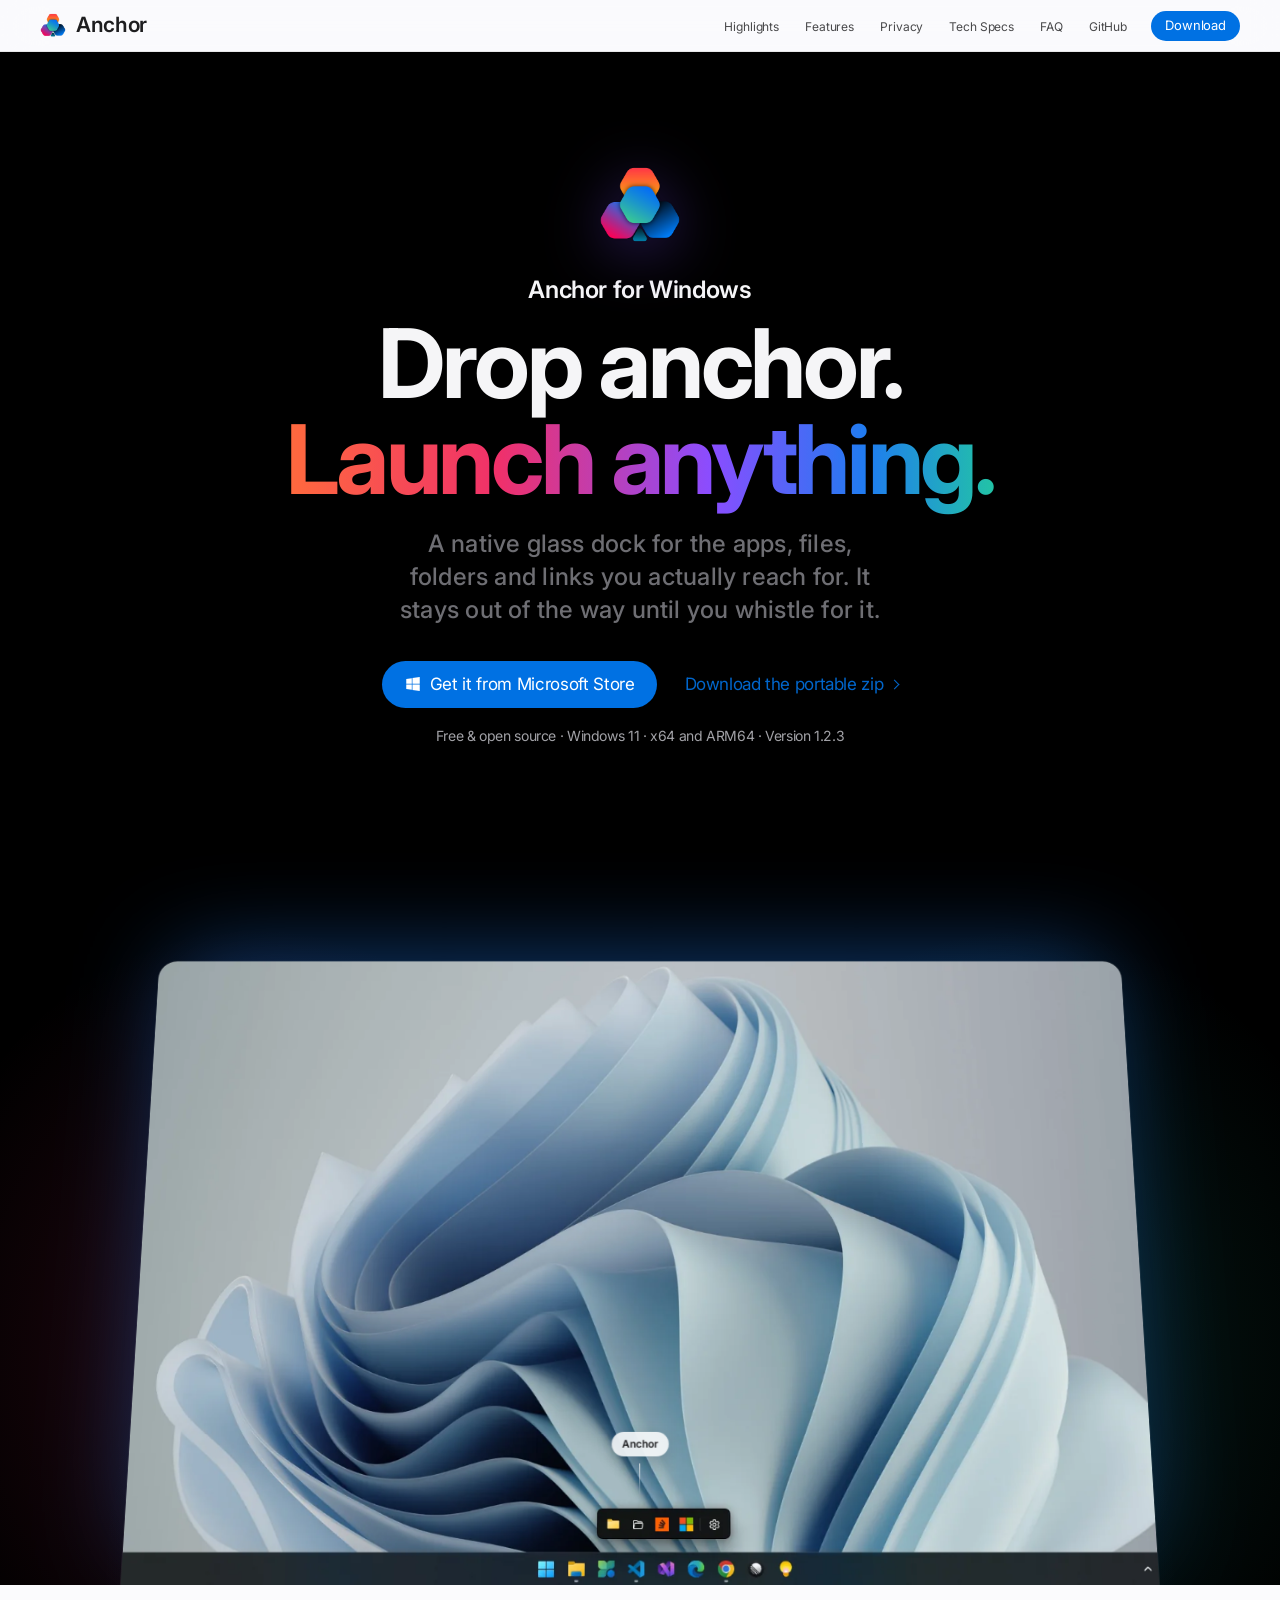
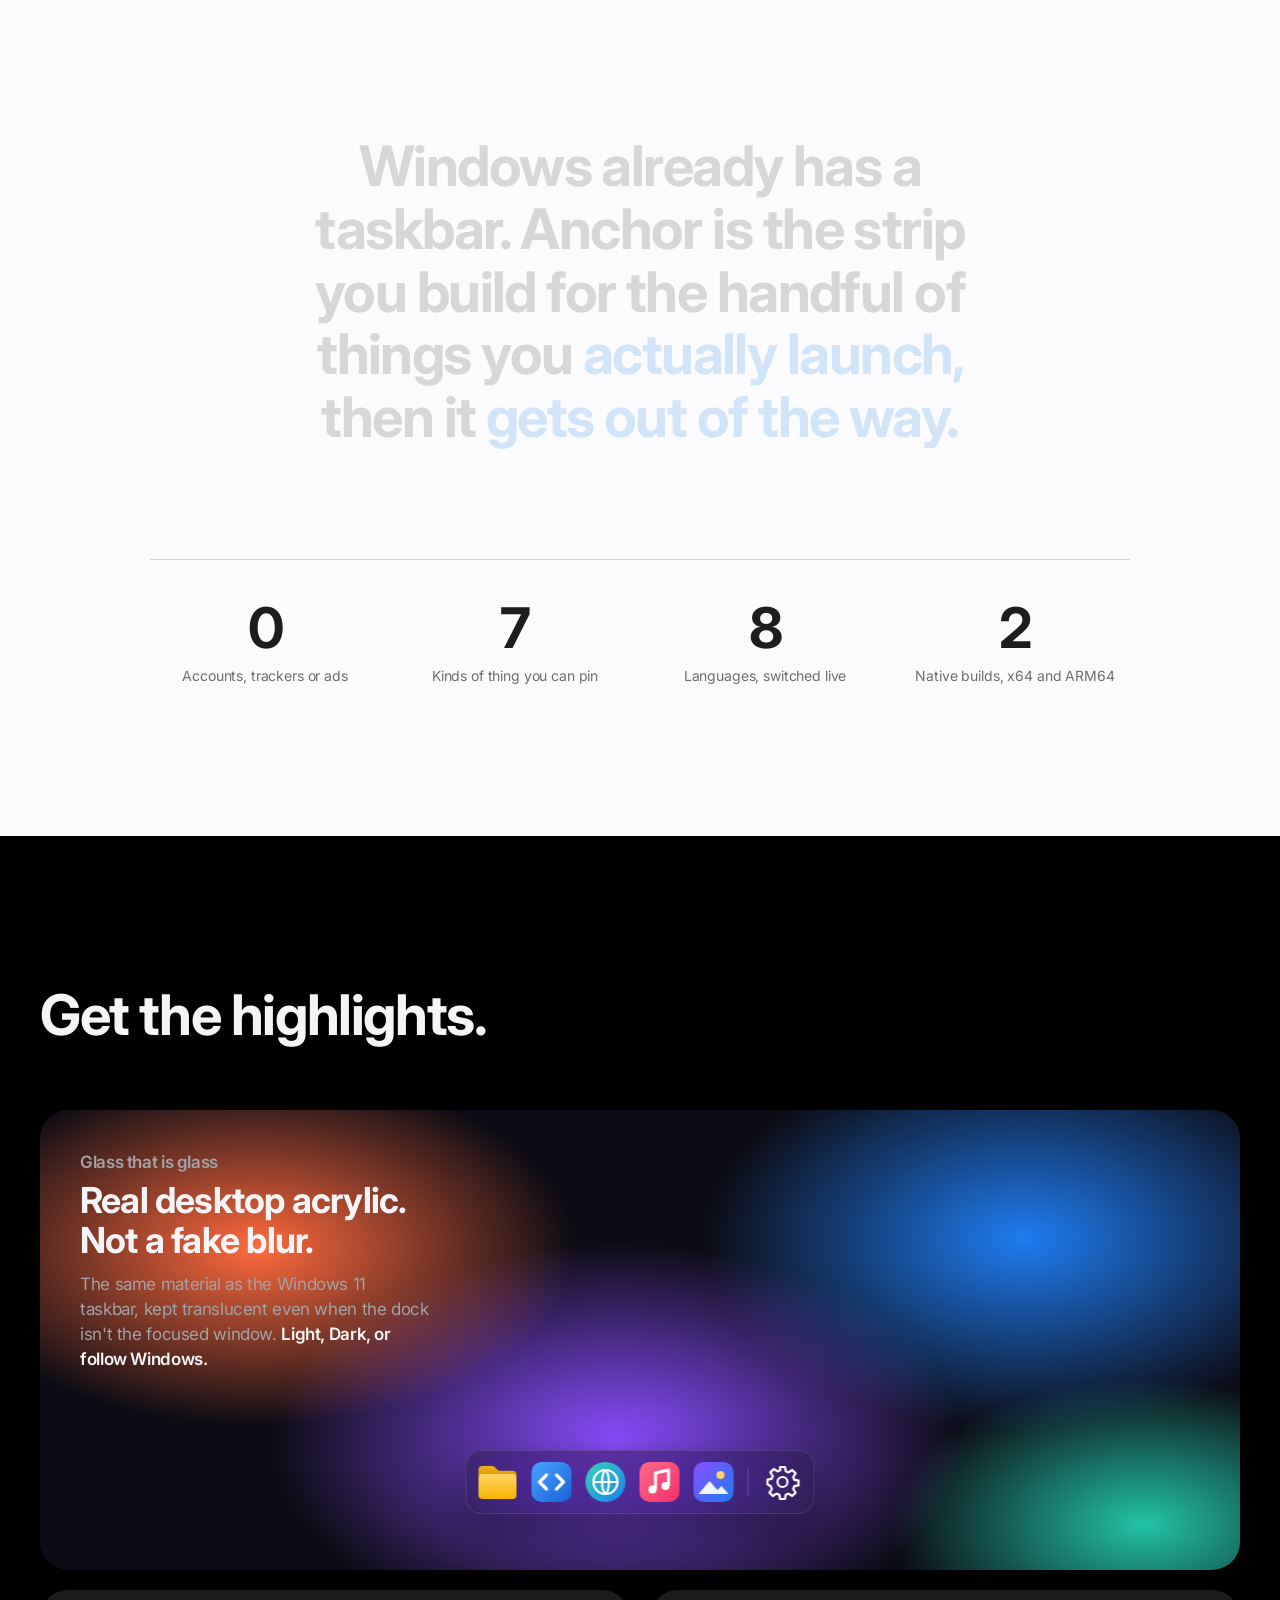
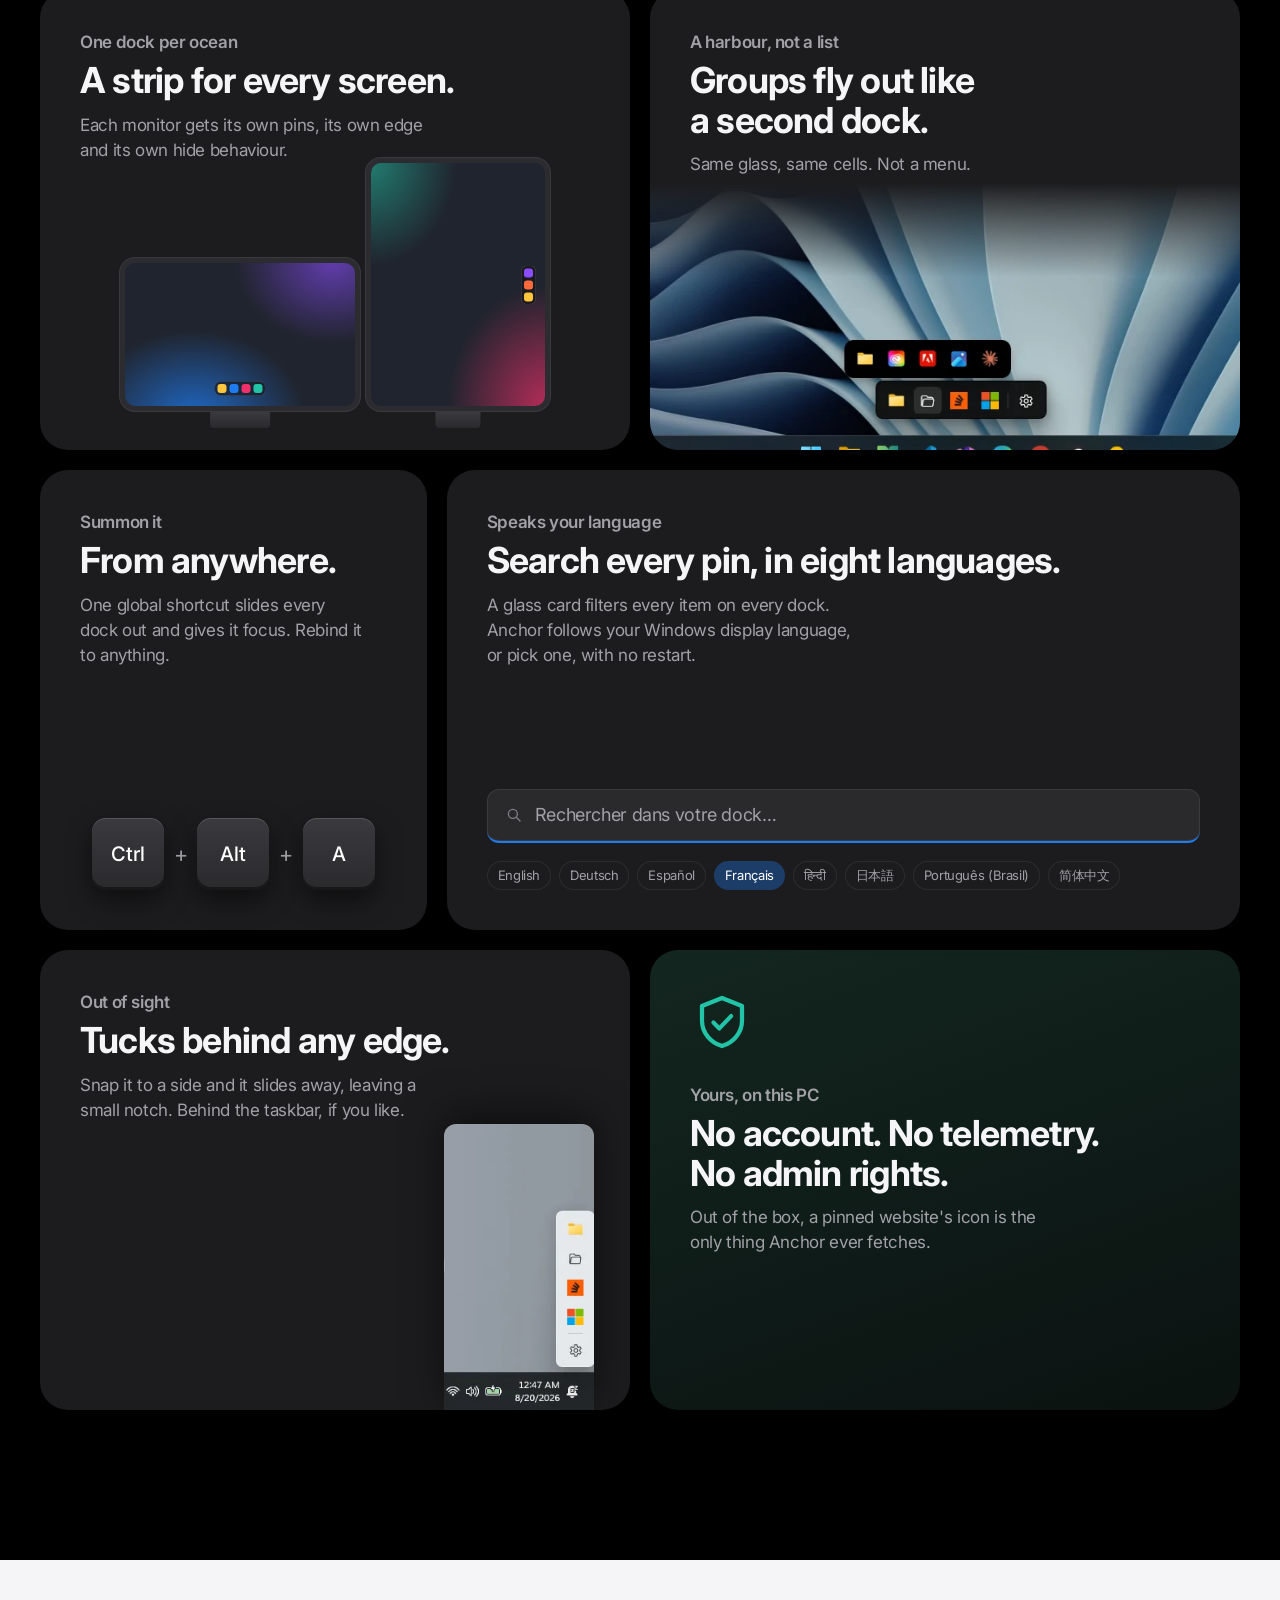
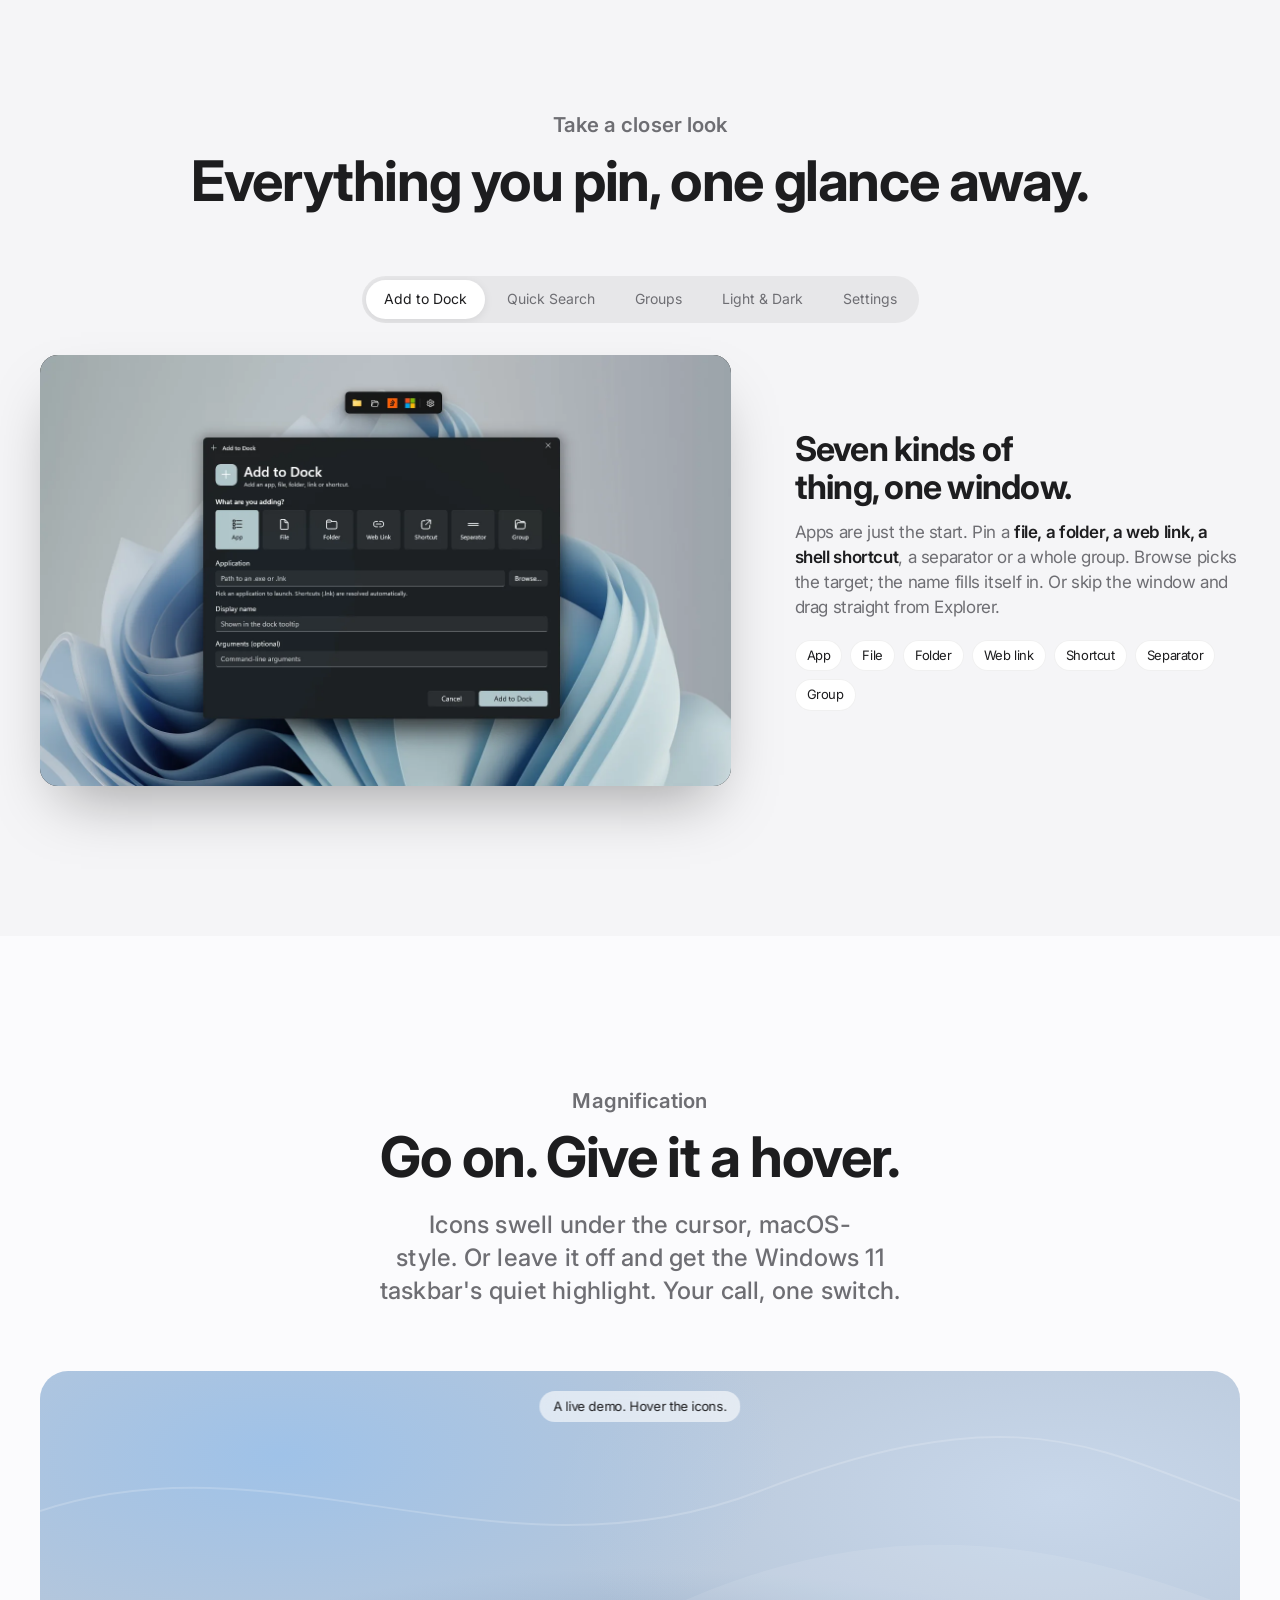
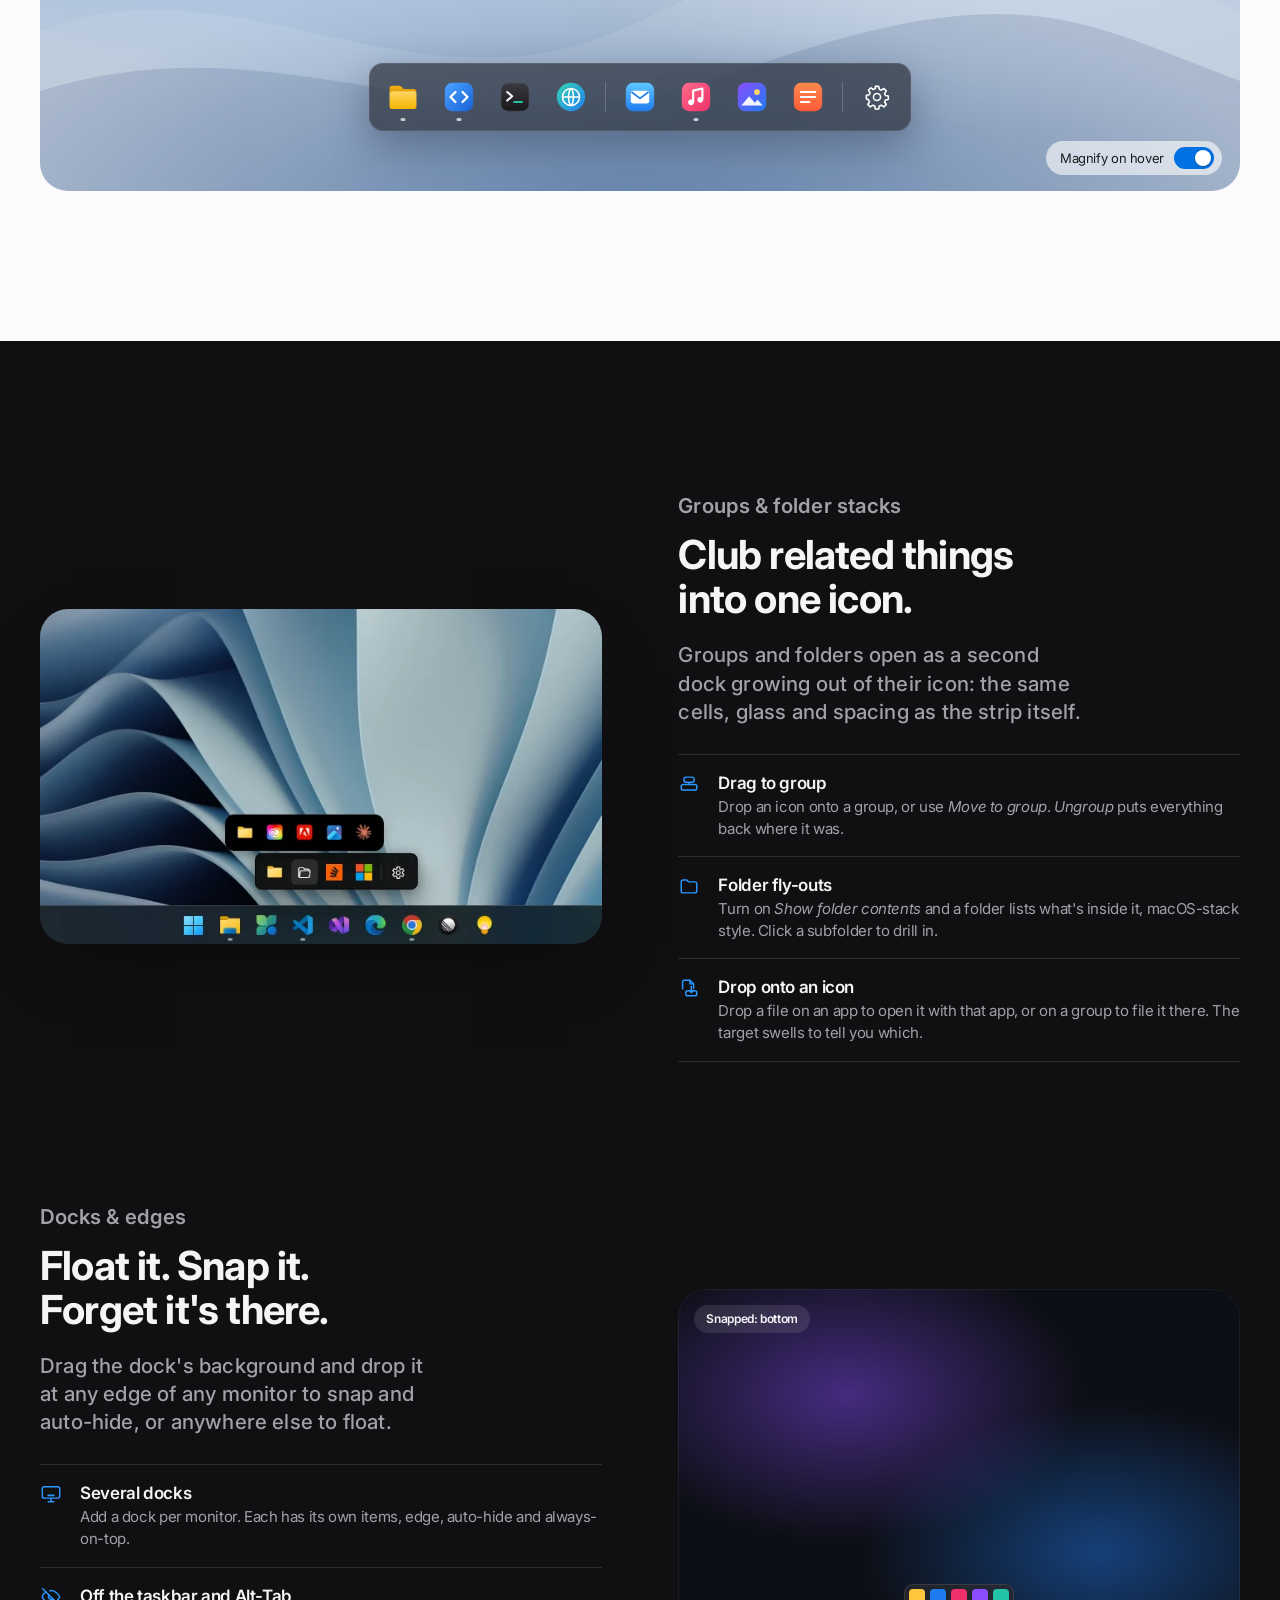
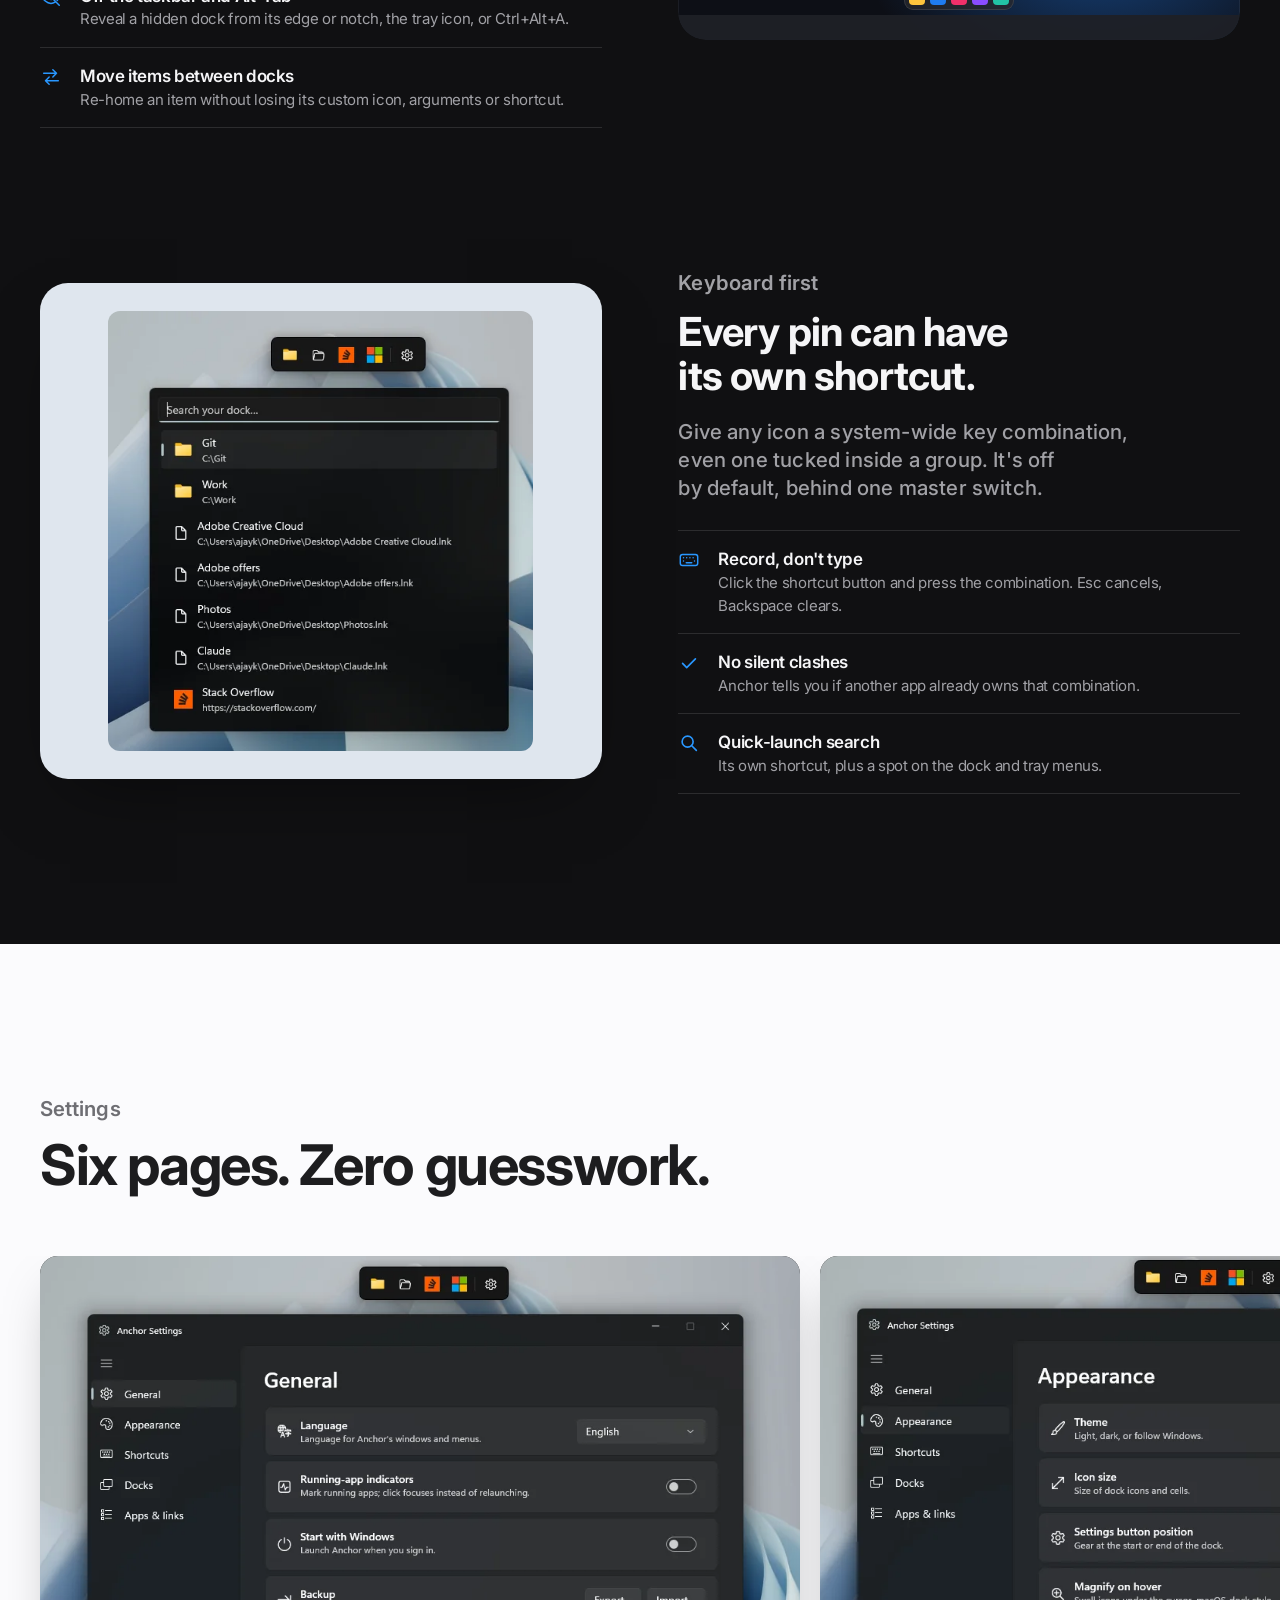
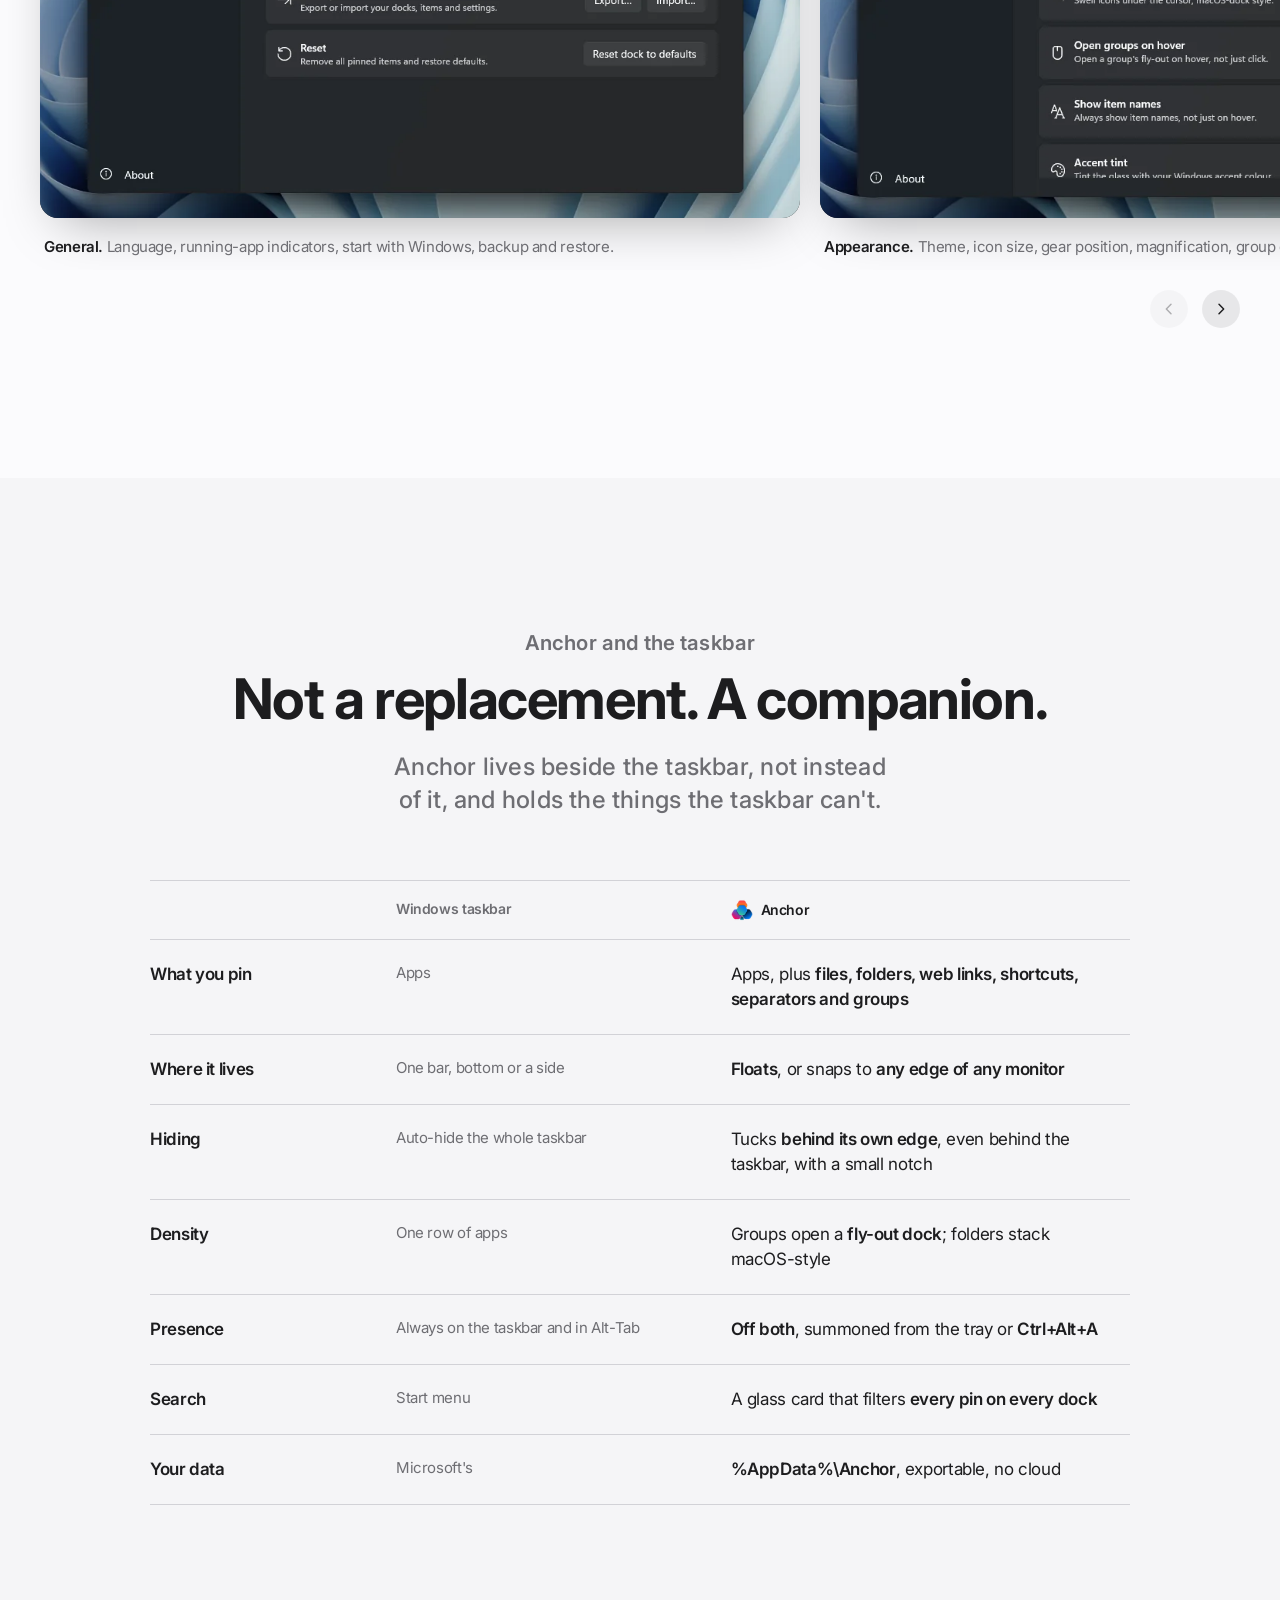
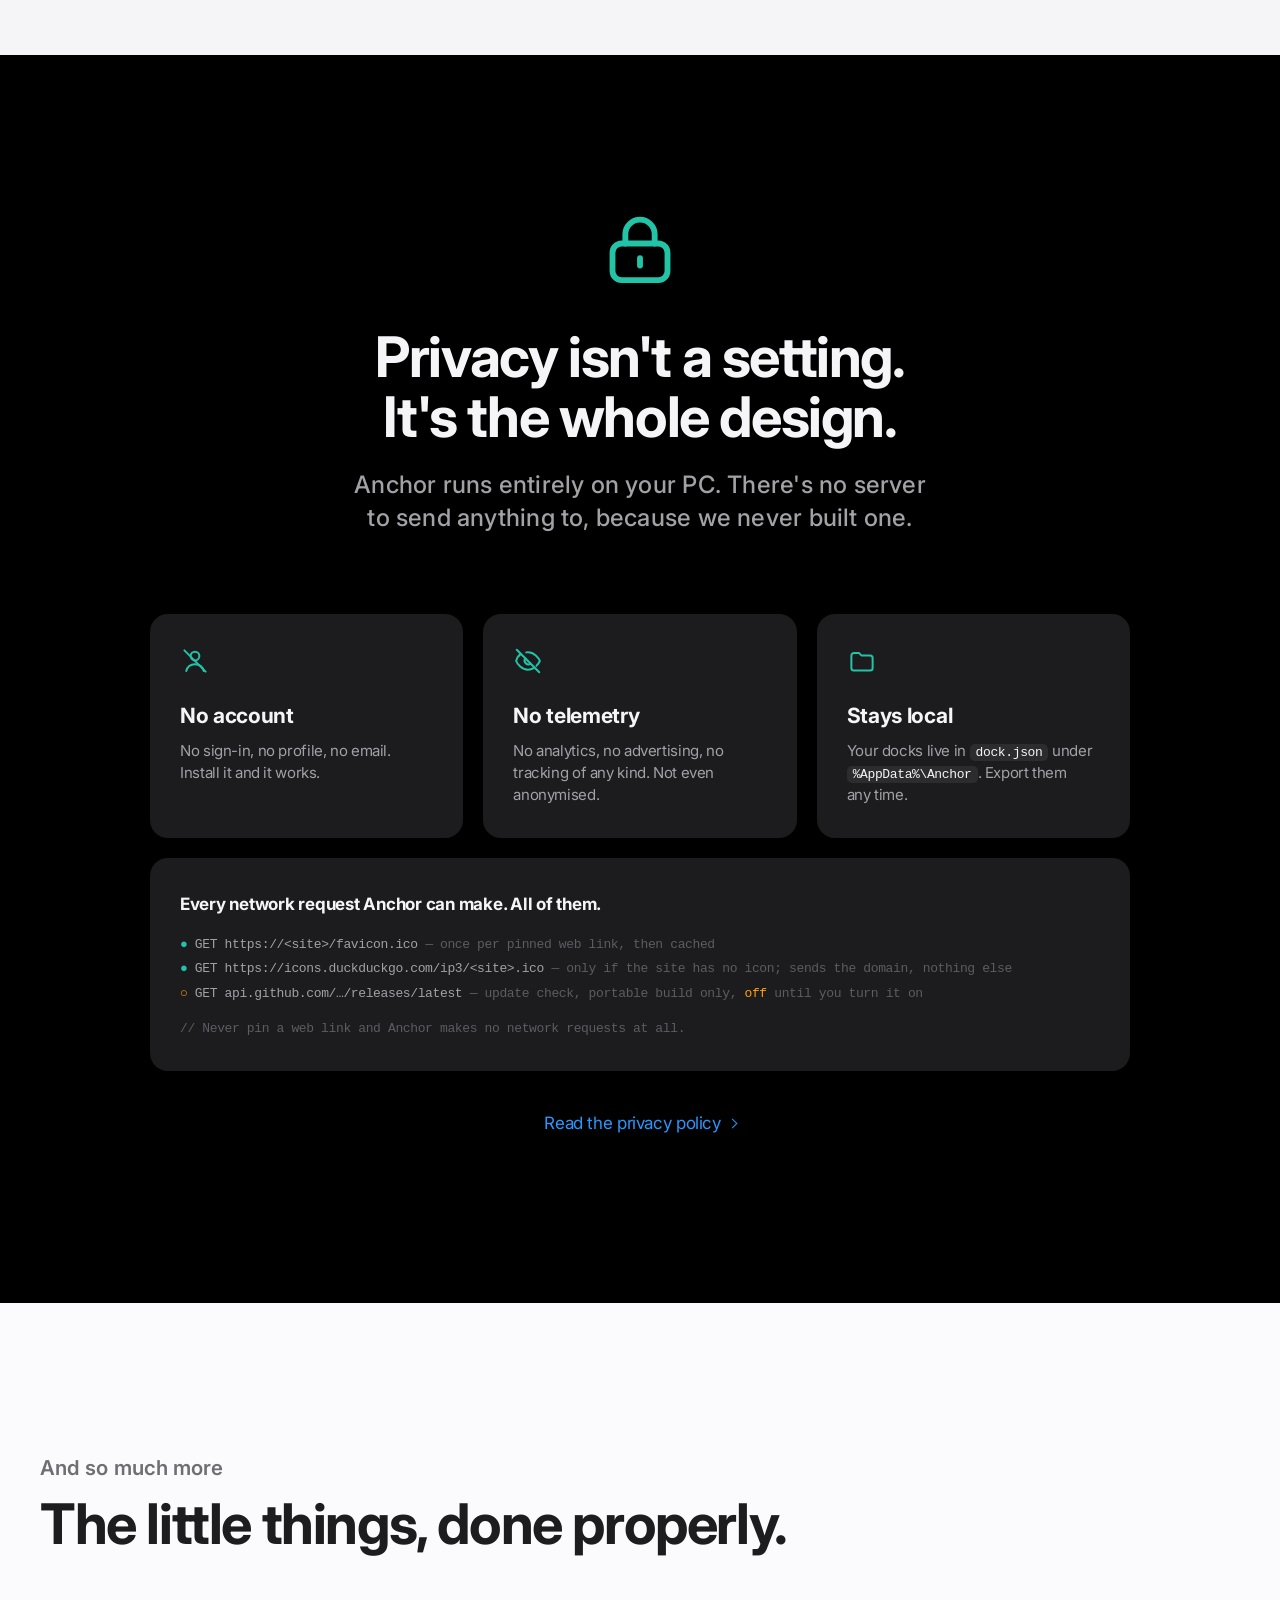
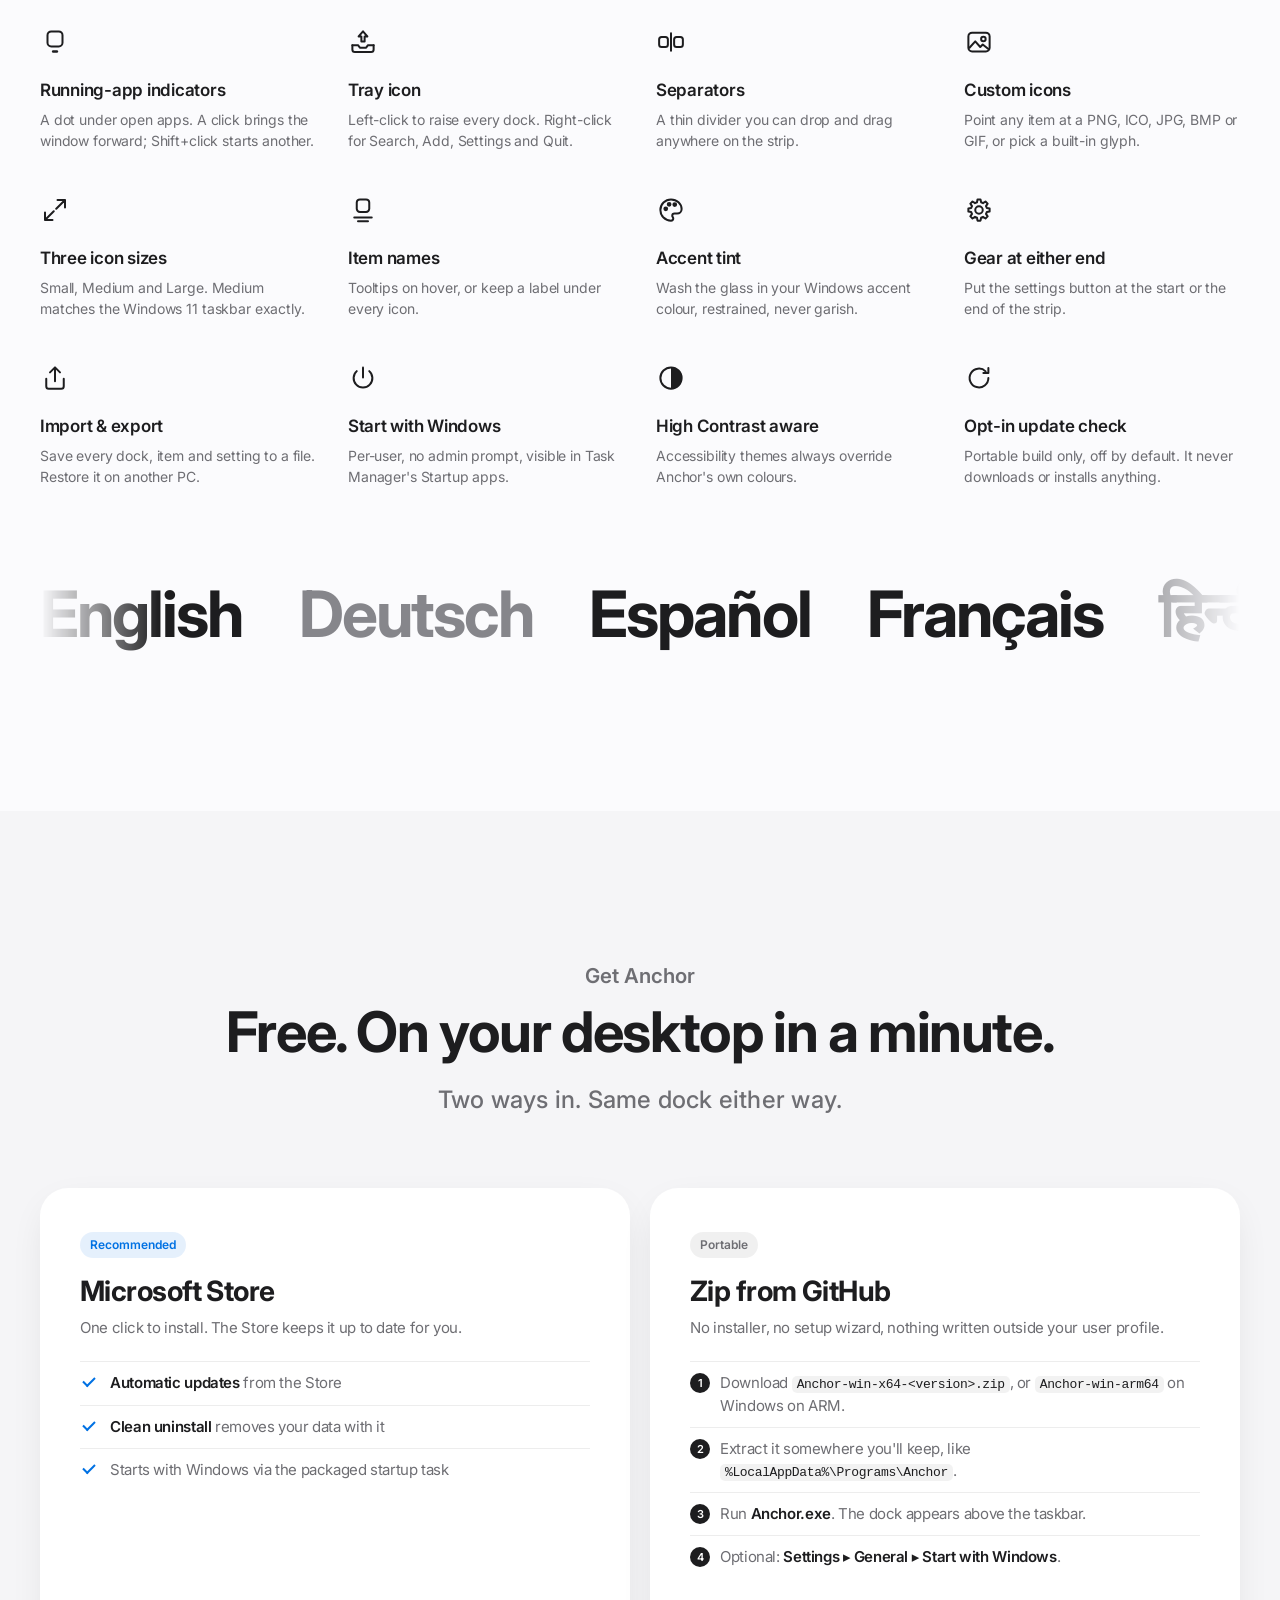
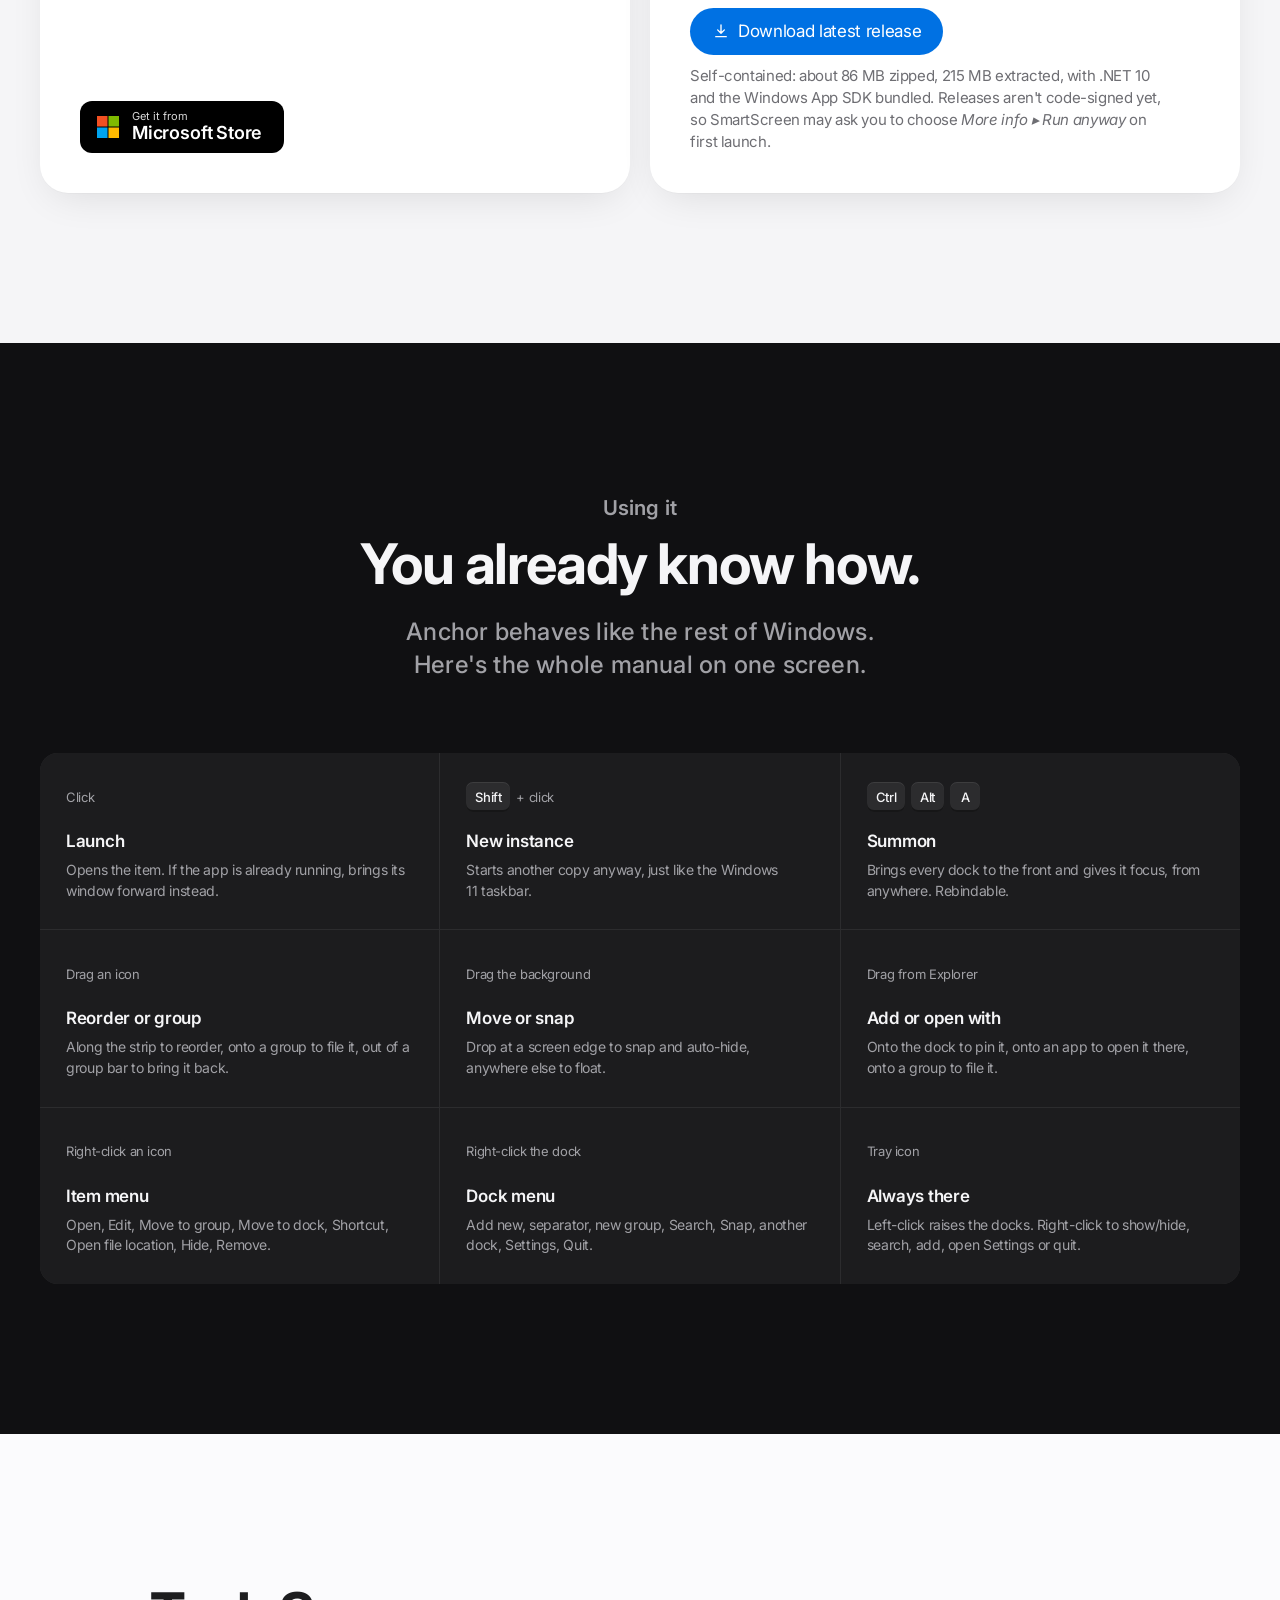
==== website/index.html @ b8dc3bfd "Add product website and GitHub Pages deploy workflow A static, dependency-free site in website/: pro" ====
<!doctype html>
<html lang="en">
<head>
  <meta charset="utf-8">
  <meta name="viewport" content="width=device-width, initial-scale=1, viewport-fit=cover">
  <title>Anchor — A glass dock for Windows</title>
  <meta name="description" content="Anchor is a free, open-source WinUI 3 dock for Windows 11. Pin apps, files, folders and web links, snap to any edge of any monitor, and summon it with Ctrl+Alt+A. No accounts, no telemetry, no admin rights.">
  <meta name="theme-color" content="#000000">
  <meta name="color-scheme" content="light dark">
  <link rel="canonical" href="https://framedparadox.github.io/anchor-dock/">

  <meta property="og:type" content="website">
  <meta property="og:site_name" content="Anchor">
  <meta property="og:title" content="Anchor — Drop anchor. Launch anything.">
  <meta property="og:description" content="A native WinUI 3 dock for Windows. Real acrylic glass, one dock per monitor, fly-out groups and search across every pin. Free, open source, and private by design.">
  <meta property="og:url" content="https://framedparadox.github.io/anchor-dock/">
  <meta property="og:image" content="https://framedparadox.github.io/anchor-dock/assets/img/og.jpg">
  <meta property="og:image:width" content="1200">
  <meta property="og:image:height" content="630">
  <meta name="twitter:card" content="summary_large_image">
  <meta name="twitter:title" content="Anchor — Drop anchor. Launch anything.">
  <meta name="twitter:description" content="A native WinUI 3 dock for Windows. Free, open source, and private by design.">
  <meta name="twitter:image" content="https://framedparadox.github.io/anchor-dock/assets/img/og.jpg">

  <link rel="icon" type="image/png" sizes="32x32" href="assets/img/icon-32.png">
  <link rel="apple-touch-icon" href="assets/img/icon-180.png">
  <link rel="preconnect" href="https://fonts.googleapis.com">
  <link rel="preconnect" href="https://fonts.gstatic.com" crossorigin>
  <link rel="stylesheet" href="https://fonts.googleapis.com/css2?family=Inter:wght@400;500;600;700&display=swap">
  <link rel="stylesheet" href="assets/css/site.css">
  <link rel="preload" as="image" href="assets/img/dock-dark.webp">

  <script>document.documentElement.classList.add('js');</script>

  <script type="application/ld+json">
  {
    "@context": "https://schema.org",
    "@type": "SoftwareApplication",
    "name": "Anchor",
    "alternateName": "Anchor Dock",
    "applicationCategory": "UtilitiesApplication",
    "operatingSystem": "Windows 11, Windows 10 version 1809 or later",
    "softwareVersion": "1.2.3",
    "description": "A native WinUI 3 dock for Windows. Pin apps, files, folders and web links; snap to any edge of any monitor; summon with Ctrl+Alt+A.",
    "url": "https://framedparadox.github.io/anchor-dock/",
    "downloadUrl": "https://github.com/framedparadox/anchor-dock/releases/latest",
    "installUrl": "https://apps.microsoft.com/detail/9nlp5cwmkdj0",
    "license": "https://opensource.org/licenses/MIT",
    "author": { "@type": "Person", "name": "Ajay Kontham", "url": "https://github.com/ajaykontham" },
    "offers": { "@type": "Offer", "price": "0", "priceCurrency": "USD" },
    "inLanguage": ["en", "de", "es", "fr", "hi", "ja", "pt-BR", "zh-Hans"]
  }
  </script>
</head>
<body>
<a class="skip-link" href="#main">Skip to content</a>

<!-- ============ Icon sprite ============ -->
<svg width="0" height="0" style="position:absolute" aria-hidden="true" focusable="false">
  <defs>
    <linearGradient id="g-folder" x1="0" y1="0" x2="0" y2="1"><stop offset="0" stop-color="#ffd665"/><stop offset="1" stop-color="#f5b400"/></linearGradient>
    <linearGradient id="g-folder-back" x1="0" y1="0" x2="0" y2="1"><stop offset="0" stop-color="#f0b21a"/><stop offset="1" stop-color="#dc9400"/></linearGradient>
    <linearGradient id="g-code" x1="0" y1="0" x2="1" y2="1"><stop offset="0" stop-color="#4aa3ff"/><stop offset="1" stop-color="#1861d8"/></linearGradient>
    <linearGradient id="g-term" x1="0" y1="0" x2="0" y2="1"><stop offset="0" stop-color="#3a3a40"/><stop offset="1" stop-color="#18181b"/></linearGradient>
    <linearGradient id="g-music" x1="0" y1="0" x2="1" y2="1"><stop offset="0" stop-color="#ff6b8a"/><stop offset="1" stop-color="#f0306a"/></linearGradient>
    <linearGradient id="g-photo" x1="0" y1="0" x2="1" y2="1"><stop offset="0" stop-color="#8a4dff"/><stop offset="1" stop-color="#1f7cf0"/></linearGradient>
    <linearGradient id="g-mail" x1="0" y1="0" x2="0" y2="1"><stop offset="0" stop-color="#5ec8ff"/><stop offset="1" stop-color="#1f7cf0"/></linearGradient>
    <linearGradient id="g-web" x1="0" y1="0" x2="1" y2="1"><stop offset="0" stop-color="#35d6b5"/><stop offset="1" stop-color="#1f7cf0"/></linearGradient>
    <linearGradient id="g-notes" x1="0" y1="0" x2="0" y2="1"><stop offset="0" stop-color="#ff8a4c"/><stop offset="1" stop-color="#ff5a36"/></linearGradient>
  </defs>

  <!-- App tiles (48 × 48) -->
  <symbol id="app-folder" viewBox="0 0 48 48">
    <path fill="url(#g-folder-back)" d="M5 12a4 4 0 0 1 4-4h9.6a4 4 0 0 1 2.8 1.2l2.4 2.4a4 4 0 0 0 2.8 1.2H39a4 4 0 0 1 4 4v2H5z"/>
    <rect x="5" y="16" width="38" height="25" rx="4" fill="url(#g-folder)"/>
  </symbol>
  <symbol id="app-code" viewBox="0 0 48 48">
    <rect x="4" y="4" width="40" height="40" rx="10" fill="url(#g-code)"/>
    <path d="M19 17l-7 7 7 7M29 17l7 7-7 7" fill="none" stroke="#fff" stroke-width="3.2" stroke-linecap="round" stroke-linejoin="round"/>
  </symbol>
  <symbol id="app-terminal" viewBox="0 0 48 48">
    <rect x="4" y="4" width="40" height="40" rx="10" fill="url(#g-term)"/>
    <rect x="4.5" y="4.5" width="39" height="39" rx="9.5" fill="none" stroke="#fff" stroke-opacity=".12"/>
    <path d="M13 17l7 6-7 6" fill="none" stroke="#fff" stroke-width="3" stroke-linecap="round" stroke-linejoin="round"/>
    <path d="M23 31h11" stroke="#22c3a6" stroke-width="3" stroke-linecap="round"/>
  </symbol>
  <symbol id="app-music" viewBox="0 0 48 48">
    <rect x="4" y="4" width="40" height="40" rx="10" fill="url(#g-music)"/>
    <path d="M20 31.5V15l13-3v16" fill="none" stroke="#fff" stroke-width="3" stroke-linejoin="round"/>
    <circle cx="17" cy="31.5" r="4" fill="#fff"/><circle cx="30" cy="28" r="4" fill="#fff"/>
  </symbol>
  <symbol id="app-photos" viewBox="0 0 48 48">
    <rect x="4" y="4" width="40" height="40" rx="10" fill="url(#g-photo)"/>
    <circle cx="31" cy="17" r="4" fill="#ffd665"/>
    <path d="M9 36l11-13 8 9 4-4 7 8z" fill="#fff" fill-opacity=".92"/>
  </symbol>
  <symbol id="app-mail" viewBox="0 0 48 48">
    <rect x="4" y="4" width="40" height="40" rx="10" fill="url(#g-mail)"/>
    <rect x="11" y="15" width="26" height="18" rx="3" fill="#fff"/>
    <path d="M12 17l12 9 12-9" fill="none" stroke="#1f7cf0" stroke-width="2.4" stroke-linejoin="round"/>
  </symbol>
  <symbol id="app-web" viewBox="0 0 48 48">
    <circle cx="24" cy="24" r="20" fill="url(#g-web)"/>
    <g fill="none" stroke="#fff" stroke-width="2.2">
      <circle cx="24" cy="24" r="12"/><path d="M12 24h24M24 12c-4.5 4-4.5 20 0 24M24 12c4.5 4 4.5 20 0 24"/>
    </g>
  </symbol>
  <symbol id="app-notes" viewBox="0 0 48 48">
    <rect x="4" y="4" width="40" height="40" rx="10" fill="url(#g-notes)"/>
    <path d="M14 17h20M14 24h20M14 31h12" stroke="#fff" stroke-width="3" stroke-linecap="round"/>
  </symbol>
  <symbol id="app-gear" viewBox="0 0 48 48">
    <g fill="none" stroke="#fff" stroke-width="2.2" stroke-linejoin="round">
      <path d="M21.6 9h4.8l.9 4.2 2.8 1.2 3.6-2.4 3.4 3.4-2.4 3.6 1.2 2.8 4.1.8v4.8l-4.1.8-1.2 2.8 2.4 3.6-3.4 3.4-3.6-2.4-2.8 1.2-.9 4.2h-4.8l-.8-4.2-2.8-1.2-3.6 2.4-3.4-3.4 2.4-3.6-1.2-2.8L9 26.4v-4.8l4.1-.8 1.2-2.8-2.4-3.6 3.4-3.4 3.6 2.4 2.8-1.2z"/>
      <circle cx="24" cy="24" r="5"/>
    </g>
  </symbol>

  <!-- Line glyphs (24 × 24) -->
  <symbol id="i-lock" viewBox="0 0 24 24"><g fill="none" stroke="currentColor" stroke-width="1.6" stroke-linecap="round" stroke-linejoin="round"><rect x="4.5" y="10.5" width="15" height="10" rx="2.5"/><path d="M8 10.5V8a4 4 0 0 1 8 0v2.5"/><path d="M12 14.5v2"/></g></symbol>
  <symbol id="i-eye-off" viewBox="0 0 24 24"><g fill="none" stroke="currentColor" stroke-width="1.6" stroke-linecap="round" stroke-linejoin="round"><path d="M3 3l18 18"/><path d="M10.6 5.1A10 10 0 0 1 12 5c5 0 8.5 4.5 9.5 7a13 13 0 0 1-2.8 3.9M6.3 6.3C4.4 7.6 3.1 9.6 2.5 12c1 2.5 4.5 7 9.5 7 1.7 0 3.2-.5 4.5-1.3"/><path d="M9.9 9.9a3 3 0 0 0 4.2 4.2"/></g></symbol>
  <symbol id="i-person-off" viewBox="0 0 24 24"><g fill="none" stroke="currentColor" stroke-width="1.6" stroke-linecap="round" stroke-linejoin="round"><circle cx="12" cy="8" r="3.5"/><path d="M5 20c.8-3.5 3.6-5.5 7-5.5s6.2 2 7 5.5"/><path d="M3.5 3.5l17 17"/></g></symbol>
  <symbol id="i-globe" viewBox="0 0 24 24"><g fill="none" stroke="currentColor" stroke-width="1.6" stroke-linecap="round"><circle cx="12" cy="12" r="8.5"/><path d="M3.5 12h17M12 3.5c-3 3-3 14 0 17M12 3.5c3 3 3 14 0 17"/></g></symbol>
  <symbol id="i-folder" viewBox="0 0 24 24"><path fill="none" stroke="currentColor" stroke-width="1.6" stroke-linejoin="round" d="M3.5 7.5a2 2 0 0 1 2-2h4l2 2h7a2 2 0 0 1 2 2v8a2 2 0 0 1-2 2h-13a2 2 0 0 1-2-2z"/></symbol>
  <symbol id="i-download" viewBox="0 0 24 24"><g fill="none" stroke="currentColor" stroke-width="1.8" stroke-linecap="round" stroke-linejoin="round"><path d="M12 4v11M7.5 10.5L12 15l4.5-4.5M5 19.5h14"/></g></symbol>
  <symbol id="i-dot" viewBox="0 0 24 24"><g fill="none" stroke="currentColor" stroke-width="1.6" stroke-linejoin="round"><rect x="6" y="3.5" width="12" height="12" rx="3"/></g><rect x="9.5" y="18.5" width="5" height="2" rx="1" fill="currentColor"/></symbol>
  <symbol id="i-separator" viewBox="0 0 24 24"><g fill="none" stroke="currentColor" stroke-width="1.6" stroke-linecap="round"><rect x="2.5" y="8" width="7" height="8" rx="2"/><rect x="14.5" y="8" width="7" height="8" rx="2"/><path d="M12 5v14"/></g></symbol>
  <symbol id="i-image" viewBox="0 0 24 24"><g fill="none" stroke="currentColor" stroke-width="1.6" stroke-linejoin="round"><rect x="3.5" y="4.5" width="17" height="15" rx="3"/><circle cx="15.5" cy="9.5" r="1.8"/><path d="M4 17l5-5.5 4 4.5 2-2 5 4"/></g></symbol>
  <symbol id="i-drop" viewBox="0 0 24 24"><g fill="none" stroke="currentColor" stroke-width="1.6" stroke-linecap="round" stroke-linejoin="round"><path d="M7 3.5h6l4 4v5"/><path d="M13 3.5v4h4"/><path d="M7 3.5a2 2 0 0 0-2 2V13"/><rect x="8.5" y="15" width="12" height="5.5" rx="2"/><path d="M14.5 10v7"/><path d="M12.5 15l2 2 2-2"/></g></symbol>
  <symbol id="i-move" viewBox="0 0 24 24"><g fill="none" stroke="currentColor" stroke-width="1.6" stroke-linecap="round" stroke-linejoin="round"><rect x="2.5" y="4.5" width="8" height="6" rx="1.5"/><rect x="13.5" y="13.5" width="8" height="6" rx="1.5"/><path d="M6.5 13.5v1.5a2 2 0 0 0 2 2H11M9.5 15l1.5 2-1.5 2"/></g></symbol>
  <symbol id="i-swap" viewBox="0 0 24 24"><g fill="none" stroke="currentColor" stroke-width="1.6" stroke-linecap="round" stroke-linejoin="round"><path d="M4 8h14M14 4l4 4-4 4M20 16H6M10 12l-4 4 4 4"/></g></symbol>
  <symbol id="i-gear" viewBox="0 0 24 24"><g fill="none" stroke="currentColor" stroke-width="1.6" stroke-linejoin="round"><circle cx="12" cy="12" r="3"/><path d="M10.8 3.5h2.4l.5 2.3 1.5.7 2-1.3 1.7 1.7-1.3 2 .7 1.5 2.2.4v2.4l-2.2.4-.7 1.5 1.3 2-1.7 1.7-2-1.3-1.5.7-.5 2.3h-2.4l-.4-2.3-1.6-.7-2 1.3-1.7-1.7 1.3-2-.7-1.5-2.2-.4v-2.4l2.2-.4.7-1.5-1.3-2 1.7-1.7 2 1.3 1.6-.7z"/></g></symbol>
  <symbol id="i-text" viewBox="0 0 24 24"><g fill="none" stroke="currentColor" stroke-width="1.6" stroke-linecap="round" stroke-linejoin="round"><rect x="7" y="3.5" width="10" height="10" rx="2.5"/><path d="M5 18h14M8 21h8"/></g></symbol>
  <symbol id="i-palette" viewBox="0 0 24 24"><g fill="none" stroke="currentColor" stroke-width="1.6" stroke-linejoin="round"><path d="M12 3.5a8.5 8.5 0 0 0 0 17c1.2 0 1.8-.8 1.8-1.7 0-1-.8-1.4-.8-2.3 0-1 .8-1.7 1.8-1.7h2.1a3.6 3.6 0 0 0 3.6-3.6C20.5 7 16.7 3.5 12 3.5z"/><circle cx="7.8" cy="11" r="1.1" fill="currentColor"/><circle cx="10.5" cy="7.4" r="1.1" fill="currentColor"/><circle cx="15" cy="7.6" r="1.1" fill="currentColor"/></g></symbol>
  <symbol id="i-resize" viewBox="0 0 24 24"><g fill="none" stroke="currentColor" stroke-width="1.6" stroke-linecap="round" stroke-linejoin="round"><path d="M14 4h6v6M10 20H4v-6M20 4l-7 7M4 20l7-7"/></g></symbol>
  <symbol id="i-contrast" viewBox="0 0 24 24"><g fill="none" stroke="currentColor" stroke-width="1.6"><circle cx="12" cy="12" r="8.5"/></g><path d="M12 3.5a8.5 8.5 0 0 1 0 17z" fill="currentColor"/></symbol>
  <symbol id="i-tray" viewBox="0 0 24 24"><g fill="none" stroke="currentColor" stroke-width="1.6" stroke-linecap="round" stroke-linejoin="round"><path d="M3.5 14.5V18a2 2 0 0 0 2 2h13a2 2 0 0 0 2-2v-3.5"/><path d="M3.5 14.5h4.5l1.5 2h5l1.5-2h4.5"/><path d="M12 3.5l3.5 4h-2.2v4h-2.6v-4H8.5z"/></g></symbol>
  <symbol id="i-power" viewBox="0 0 24 24"><g fill="none" stroke="currentColor" stroke-width="1.6" stroke-linecap="round"><path d="M12 3.5v8"/><path d="M7 6.5a7.5 7.5 0 1 0 10 0"/></g></symbol>
  <symbol id="i-stack" viewBox="0 0 24 24"><g fill="none" stroke="currentColor" stroke-width="1.6" stroke-linejoin="round"><path d="M12 3.5l8.5 4.5L12 12.5 3.5 8z"/><path d="M3.5 12L12 16.5 20.5 12M3.5 16L12 20.5 20.5 16"/></g></symbol>
  <symbol id="i-refresh" viewBox="0 0 24 24"><g fill="none" stroke="currentColor" stroke-width="1.6" stroke-linecap="round" stroke-linejoin="round"><path d="M19.5 12a7.5 7.5 0 1 1-2.2-5.3"/><path d="M19.5 4v4h-4"/></g></symbol>
  <symbol id="i-shield" viewBox="0 0 24 24"><g fill="none" stroke="currentColor" stroke-width="1.6" stroke-linecap="round" stroke-linejoin="round"><path d="M12 3l7.5 3v5.5c0 4.5-3.2 8.2-7.5 9.5-4.3-1.3-7.5-5-7.5-9.5V6z"/><path d="M8.8 12.2l2.2 2.2 4.4-4.6"/></g></symbol>
  <symbol id="i-keyboard" viewBox="0 0 24 24"><g fill="none" stroke="currentColor" stroke-width="1.6" stroke-linecap="round" stroke-linejoin="round"><rect x="2.5" y="6" width="19" height="12" rx="2.5"/><path d="M6 9.5h.01M9.5 9.5h.01M13 9.5h.01M16.5 9.5h.01M6 13h.01M18 13h.01M9 15h6"/></g></symbol>
  <symbol id="i-search" viewBox="0 0 24 24"><g fill="none" stroke="currentColor" stroke-width="1.8" stroke-linecap="round"><circle cx="10.5" cy="10.5" r="6"/><path d="M15 15l5 5"/></g></symbol>
  <symbol id="i-layers" viewBox="0 0 24 24"><g fill="none" stroke="currentColor" stroke-width="1.6" stroke-linejoin="round"><rect x="3.5" y="12.5" width="17" height="6" rx="2"/><rect x="6.5" y="4.5" width="11" height="5.5" rx="2"/><path d="M12 10v2.5"/></g></symbol>
  <symbol id="i-monitor" viewBox="0 0 24 24"><g fill="none" stroke="currentColor" stroke-width="1.6" stroke-linecap="round" stroke-linejoin="round"><rect x="2.5" y="4" width="19" height="12.5" rx="2"/><path d="M9 20.5h6M12 16.5v4"/><path d="M9 13.5h6" stroke-width="2"/></g></symbol>
  <symbol id="i-export" viewBox="0 0 24 24"><g fill="none" stroke="currentColor" stroke-width="1.6" stroke-linecap="round" stroke-linejoin="round"><path d="M12 14.5V3.5M8 7.5l4-4 4 4"/><path d="M5 12.5v6a2 2 0 0 0 2 2h10a2 2 0 0 0 2-2v-6"/></g></symbol>
  <symbol id="i-check" viewBox="0 0 24 24"><path fill="none" stroke="currentColor" stroke-width="1.8" stroke-linecap="round" stroke-linejoin="round" d="M5 12.5l4.5 4.5L19 7.5"/></symbol>
  <symbol id="i-chev-l" viewBox="0 0 24 24"><path fill="none" stroke="currentColor" stroke-width="2.2" stroke-linecap="round" stroke-linejoin="round" d="M15 5l-7 7 7 7"/></symbol>
  <symbol id="i-chev-r" viewBox="0 0 24 24"><path fill="none" stroke="currentColor" stroke-width="2.2" stroke-linecap="round" stroke-linejoin="round" d="M9 5l7 7-7 7"/></symbol>
  <symbol id="i-windows" viewBox="0 0 24 24"><path fill="currentColor" d="M3 5.3l7.4-1v7.2H3zm8.3-1.2L21 2.8v8.7h-9.7zM3 12.5h7.4v7.2L3 18.7zm8.3 0H21v8.7l-9.7-1.3z"/></symbol>
  <symbol id="i-github" viewBox="0 0 24 24"><path fill="currentColor" d="M12 2.5a9.5 9.5 0 0 0-3 18.5c.5.1.7-.2.7-.5v-1.7c-2.7.6-3.3-1.2-3.3-1.2-.4-1.1-1.1-1.4-1.1-1.4-.9-.6.1-.6.1-.6 1 .1 1.5 1 1.5 1 .9 1.5 2.3 1.1 2.9.8.1-.6.3-1.1.6-1.3-2.1-.2-4.4-1.1-4.4-4.8 0-1 .4-1.9 1-2.6-.1-.3-.4-1.2.1-2.5 0 0 .8-.3 2.6 1a9 9 0 0 1 4.8 0c1.8-1.3 2.6-1 2.6-1 .5 1.3.2 2.2.1 2.5.6.7 1 1.6 1 2.6 0 3.7-2.3 4.5-4.4 4.8.3.3.6.9.6 1.8v2.6c0 .3.2.6.7.5A9.5 9.5 0 0 0 12 2.5z"/></symbol>
</svg>

<!-- ============ Navigation ============ -->
<header class="nav" id="nav">
  <div class="wrap-wide nav__inner">
    <a class="nav__brand" href="#top" aria-label="Anchor, back to top">
      <img src="assets/img/icon-180.png" alt="" width="26" height="26">
      Anchor
    </a>
    <nav aria-label="Primary">
      <ul class="nav__links" id="nav-links">
        <li><a href="#highlights">Highlights</a></li>
        <li><a href="#features">Features</a></li>
        <li><a href="#privacy">Privacy</a></li>
        <li><a href="#specs">Tech Specs</a></li>
        <li><a href="#faq">FAQ</a></li>
        <li><a href="https://github.com/framedparadox/anchor-dock">GitHub</a></li>
      </ul>
    </nav>
    <a class="btn btn--small nav__cta" href="#download">Download</a>
    <button class="nav__toggle" type="button" aria-expanded="false" aria-controls="nav-links" aria-label="Menu">
      <span></span><span></span>
    </button>
  </div>
</header>

<main id="main">

<!-- ============ Hero ============ -->
<section class="stage hero center" id="top" aria-labelledby="hero-title">
  <div class="wrap">
    <img class="hero__logo reveal" src="assets/img/logo.png" alt="" width="84" height="84">
    <p class="hero__eyebrow reveal">Anchor for Windows</p>
    <h1 class="headline reveal reveal-d1" id="hero-title">Drop anchor.<br><span class="gradient-text">Launch anything.</span></h1>
    <p class="lede reveal reveal-d2">A native glass dock for the apps, files, folders and links you actually reach for. It stays out of the way until you whistle for it.</p>
    <div class="cta-row reveal reveal-d3">
      <a class="btn" href="https://apps.microsoft.com/detail/9nlp5cwmkdj0">
        <svg aria-hidden="true"><use href="#i-windows"/></svg>
        Get it from Microsoft Store
      </a>
      <a class="more" href="https://github.com/framedparadox/anchor-dock/releases/latest">Download the portable zip</a>
    </div>
    <p class="hero__meta reveal reveal-d3">Free &amp; open source · Windows 11 · x64 and ARM64 · Version 1.2.3</p>
  </div>

  <div class="hero__stage" aria-hidden="false">
    <figure class="hero__screen" id="hero-screen" style="margin-block:0">
      <img src="assets/img/dock-dark.webp" width="1523" height="959"
           alt="The Windows 11 desktop with Anchor floating as a slim dark glass strip just above the taskbar, holding two folders, a website and the Microsoft Store.">
      <figcaption class="hero__callout"><span>Anchor</span></figcaption>
    </figure>
  </div>
</section>

<!-- ============ Statement ============ -->
<section class="stage stage--paper" aria-label="Why a dock">
  <div class="wrap center">
    <p class="statement" id="statement">
      Windows already has a taskbar. Anchor is the strip you build for the handful of things you <mark>actually launch,</mark> then it <mark>gets out of the way.</mark>
    </p>

    <div class="stat-row">
      <div class="reveal"><span class="stat__num">0</span><span class="stat__label">Accounts, trackers or ads</span></div>
      <div class="reveal reveal-d1"><span class="stat__num">7</span><span class="stat__label">Kinds of thing you can pin</span></div>
      <div class="reveal reveal-d2"><span class="stat__num">8</span><span class="stat__label">Languages, switched live</span></div>
      <div class="reveal reveal-d3"><span class="stat__num">2</span><span class="stat__label">Native builds, x64 and ARM64</span></div>
    </div>
  </div>
</section>

<!-- ============ Highlights ============ -->
<section class="stage stage--night" id="highlights" aria-labelledby="hl-title">
  <div class="wrap-wide">
    <div class="section-head section-head--split">
      <h2 class="headline headline--md reveal" id="hl-title">Get the highlights.</h2>
      <a class="more reveal" href="#features">Take a closer look</a>
    </div>

    <div class="bento">
      <!-- Glass -->
      <article class="tile tile--wide tile--glass reveal">
        <div class="tile__copy">
          <p class="tile__kicker">Glass that is glass</p>
          <h3 class="tile__title">Real desktop acrylic.<br>Not a fake blur.</h3>
          <p class="tile__body">The same material as the Windows 11 taskbar, kept translucent even when the dock isn't the focused window. <strong>Light, Dark, or follow Windows.</strong></p>
        </div>
        <div class="glass-strip" aria-hidden="true">
          <svg class="app"><use href="#app-folder"/></svg>
          <svg class="app"><use href="#app-code"/></svg>
          <svg class="app"><use href="#app-web"/></svg>
          <svg class="app"><use href="#app-music"/></svg>
          <svg class="app"><use href="#app-photos"/></svg>
          <span class="sep"></span>
          <svg class="app"><use href="#app-gear"/></svg>
        </div>
      </article>

      <!-- Monitors -->
      <article class="tile reveal">
        <p class="tile__kicker">One dock per ocean</p>
        <h3 class="tile__title">A strip for every screen.</h3>
        <p class="tile__body">Each monitor gets its own pins, its own edge and its own hide behaviour.</p>
        <div class="monitors" aria-hidden="true">
          <div class="monitor"><div class="mini-dock mini-dock--bottom"><i style="--c:#ffc53d"></i><i style="--c:#1f7cf0"></i><i style="--c:#f0306a"></i><i style="--c:#22c3a6"></i></div></div>
          <div class="monitor"><div class="mini-dock mini-dock--right"><i style="--c:#8a4dff"></i><i style="--c:#ff6a3d"></i><i style="--c:#ffc53d"></i></div></div>
        </div>
      </article>

      <!-- Groups -->
      <article class="tile tile--groups reveal reveal-d1">
        <p class="tile__kicker">A harbour, not a list</p>
        <h3 class="tile__title">Groups fly out like a second dock.</h3>
        <p class="tile__body">Same glass, same cells. Not a menu.</p>
        <div class="tile__shot"><img src="assets/img/group-crop.webp" alt="A group's fly-out bar opening above the dock with five more apps in it." loading="lazy" width="680" height="406"></div>
      </article>

      <!-- Shortcut -->
      <article class="tile tile--third tile--keys reveal">
        <p class="tile__kicker">Summon it</p>
        <h3 class="tile__title">From anywhere.</h3>
        <p class="tile__body">One global shortcut slides every dock out and gives it focus. Rebind it to anything.</p>
        <div class="keys" aria-label="Control plus Alt plus A">
          <kbd class="key key--pressed">Ctrl</kbd><b aria-hidden="true">+</b>
          <kbd class="key key--pressed">Alt</kbd><b aria-hidden="true">+</b>
          <kbd class="key key--pressed">A</kbd>
        </div>
      </article>

      <!-- Search / languages -->
      <article class="tile tile--four tile--lang reveal reveal-d1">
        <p class="tile__kicker">Speaks your language</p>
        <h3 class="tile__title">Search every pin, in eight languages.</h3>
        <p class="tile__body">A glass card filters every item on every dock. Anchor follows your Windows display language, or pick one, with no restart.</p>
        <div class="search-mock" aria-hidden="true">
          <div class="search-mock__field">
            <svg><use href="#i-search"/></svg>
            <span class="search-mock__text" id="search-text" lang="en">Search your dock…</span>
          </div>
          <ul class="lang-list" id="lang-list">
            <li lang="en">English</li><li lang="de">Deutsch</li><li lang="es">Español</li><li lang="fr">Français</li>
            <li lang="hi">हिन्दी</li><li lang="ja">日本語</li><li lang="pt-BR">Português (Brasil)</li><li lang="zh-Hans">简体中文</li>
          </ul>
        </div>
      </article>

      <!-- Snap -->
      <article class="tile tile--snap reveal">
        <p class="tile__kicker">Out of sight</p>
        <h3 class="tile__title">Tucks behind any edge.</h3>
        <p class="tile__body">Snap it to a side and it slides away, leaving a small notch. Behind the taskbar, if you like.</p>
        <img class="snap-shot" src="assets/img/dock-sidesnap.webp" alt="Anchor snapped vertically to the right edge of the screen, just above the clock." loading="lazy" width="185" height="353">
      </article>

      <!-- Privacy -->
      <article class="tile tile--private reveal reveal-d1">
        <svg class="big-glyph" aria-hidden="true"><use href="#i-shield"/></svg>
        <p class="tile__kicker">Yours, on this PC</p>
        <h3 class="tile__title">No account. No telemetry. No admin rights.</h3>
        <p class="tile__body">Out of the box, a pinned website's icon is the only thing Anchor ever fetches.</p>
      </article>
    </div>
  </div>
</section>

<!-- ============ Closer look ============ -->
<section class="stage stage--alt" id="features" aria-labelledby="closer-title">
  <div class="wrap-wide">
    <div class="section-head center">
      <p class="eyebrow reveal">Take a closer look</p>
      <h2 class="headline headline--md reveal" id="closer-title">Everything you pin, one glance away.</h2>
    </div>

    <div class="closer">
      <div class="closer__tabs" role="tablist" aria-label="Anchor windows">
        <button class="closer__tab" role="tab" id="tab-add" aria-controls="panel-add" aria-selected="true">Add to Dock</button>
        <button class="closer__tab" role="tab" id="tab-search" aria-controls="panel-search" aria-selected="false" tabindex="-1">Quick Search</button>
        <button class="closer__tab" role="tab" id="tab-groups" aria-controls="panel-groups" aria-selected="false" tabindex="-1">Groups</button>
        <button class="closer__tab" role="tab" id="tab-light" aria-controls="panel-light" aria-selected="false" tabindex="-1">Light &amp; Dark</button>
        <button class="closer__tab" role="tab" id="tab-settings" aria-controls="panel-settings" aria-selected="false" tabindex="-1">Settings</button>
      </div>

      <div class="closer__panels">
        <div class="closer__panel" role="tabpanel" id="panel-add" aria-labelledby="tab-add">
          <div class="closer__media"><img src="assets/img/addToDock.webp" alt="The Add to Dock window with seven type buttons: App, File, Folder, Web Link, Shortcut, Separator and Group." width="1406" height="878" loading="lazy"></div>
          <div class="closer__copy">
            <h3>Seven kinds of thing, one window.</h3>
            <p>Apps are just the start. Pin a <strong>file, a folder, a web link, a shell shortcut</strong>, a separator or a whole group. Browse picks the target; the name fills itself in. Or skip the window and drag straight from Explorer.</p>
            <ul class="chips"><li>App</li><li>File</li><li>Folder</li><li>Web link</li><li>Shortcut</li><li>Separator</li><li>Group</li></ul>
          </div>
        </div>

        <div class="closer__panel" role="tabpanel" id="panel-search" aria-labelledby="tab-search" hidden>
          <div class="closer__media closer__media--contain"><img src="assets/img/quick-search.webp" alt="Anchor Search open beneath the dock, listing folders, shortcuts and a website that match." width="542" height="561" loading="lazy"></div>
          <div class="closer__copy">
            <h3>Type. Arrow. Enter.</h3>
            <p>Quick-launch search opens a small glass card that filters <strong>every item on every dock</strong>, including the ones tucked inside groups. Esc or a click elsewhere dismisses it.</p>
            <p>Give it its own shortcut in Settings, or open it from the dock's or the tray's right-click menu.</p>
          </div>
        </div>

        <div class="closer__panel" role="tabpanel" id="panel-groups" aria-labelledby="tab-groups" hidden>
          <div class="closer__media"><img src="assets/img/dock-group.webp" alt="A group open as a second glass bar directly above the main dock." width="1491" height="876" loading="lazy"></div>
          <div class="closer__copy">
            <h3>A long dock, kept short.</h3>
            <p>Drag an icon onto another to start a group. Hover it and a <strong>fly-out bar grows out of the icon</strong>, running across the dock and away from the edge it's snapped to.</p>
            <p>Drag cells along the bar to reorder, or sideways off it to put them back on the strip.</p>
          </div>
        </div>

        <div class="closer__panel" role="tabpanel" id="panel-light" aria-labelledby="tab-light" hidden>
          <div class="closer__media"><img src="assets/img/dock-light.webp" alt="Anchor in its light theme floating above the taskbar." width="1492" height="939" loading="lazy"></div>
          <div class="closer__copy">
            <h3>Light, Dark, or whatever Windows says.</h3>
            <p>The dock, its glass, and the Settings and Add windows all switch together. Turn on <strong>accent tint</strong> to wash the acrylic in your Windows accent colour.</p>
            <p>High Contrast always wins, so Anchor never gets in the way of accessibility settings.</p>
          </div>
        </div>

        <div class="closer__panel" role="tabpanel" id="panel-settings" aria-labelledby="tab-settings" hidden>
          <div class="closer__media"><img src="assets/img/s-appearance.webp" alt="Anchor Settings open on the Appearance page with theme, icon size and magnification options." width="1000" height="728" loading="lazy"></div>
          <div class="closer__copy">
            <h3>Settings that feel like Windows.</h3>
            <p>A Mica window with left navigation and six pages: <strong>General, Appearance, Shortcuts, Docks, Apps &amp; links</strong> and <strong>About</strong>. Changes apply as you make them.</p>
            <a class="more" href="#settings-tour">Tour every page</a>
          </div>
        </div>
      </div>
    </div>
  </div>
</section>

<!-- ============ Magnify playground ============ -->
<section class="stage stage--paper" aria-labelledby="mag-title">
  <div class="wrap center">
    <p class="eyebrow reveal">Magnification</p>
    <h2 class="headline headline--md reveal" id="mag-title">Go on. Give it a hover.</h2>
    <p class="lede reveal">Icons swell under the cursor, macOS-style. Or leave it off and get the Windows 11 taskbar's quiet highlight. Your call, one switch.</p>
  </div>

  <div class="wrap-wide">
    <div class="playground reveal" id="playground">
      <svg class="playground__waves" viewBox="0 0 1200 420" preserveAspectRatio="none" aria-hidden="true">
        <path d="M0 260 C 200 180, 380 360, 600 250 S 1000 160, 1200 240 V420 H0z" fill="#ffffff" fill-opacity=".18"/>
        <path d="M0 320 C 260 240, 420 400, 700 300 S 1040 250, 1200 310 V420 H0z" fill="#1d3a66" fill-opacity=".25"/>
        <path d="M0 140 C 240 60, 460 220, 720 120 S 1060 80, 1200 130" fill="none" stroke="#fff" stroke-opacity=".35" stroke-width="2"/>
      </svg>
      <span class="playground__hint">A live demo. Hover the icons.</span>

      <div class="demo-dock" id="demo-dock" role="toolbar" aria-label="Demo dock">
        <button class="demo-dock__cell is-running" type="button"><svg class="app"><use href="#app-folder"/></svg><span class="tip">Projects</span></button>
        <button class="demo-dock__cell is-running" type="button"><svg class="app"><use href="#app-code"/></svg><span class="tip">Code editor</span></button>
        <button class="demo-dock__cell" type="button"><svg class="app"><use href="#app-terminal"/></svg><span class="tip">Terminal</span></button>
        <button class="demo-dock__cell" type="button"><svg class="app"><use href="#app-web"/></svg><span class="tip">github.com</span></button>
        <span class="demo-dock__sep" aria-hidden="true"></span>
        <button class="demo-dock__cell" type="button"><svg class="app"><use href="#app-mail"/></svg><span class="tip">Mail</span></button>
        <button class="demo-dock__cell is-running" type="button"><svg class="app"><use href="#app-music"/></svg><span class="tip">Music</span></button>
        <button class="demo-dock__cell" type="button"><svg class="app"><use href="#app-photos"/></svg><span class="tip">Photos</span></button>
        <button class="demo-dock__cell" type="button"><svg class="app"><use href="#app-notes"/></svg><span class="tip">Notes.md</span></button>
        <span class="demo-dock__sep" aria-hidden="true"></span>
        <button class="demo-dock__cell" type="button"><svg class="app"><use href="#app-gear"/></svg><span class="tip">Settings</span></button>
      </div>

      <label class="playground__toggle">
        Magnify on hover
        <input type="checkbox" id="mag-toggle" checked>
        <span class="switch" aria-hidden="true"></span>
      </label>
    </div>
  </div>
</section>

<!-- ============ Split features ============ -->
<section class="stage stage--night-2" aria-label="Groups, docks and search">
  <div class="wrap-wide">

    <div class="split">
      <div class="split__media reveal"><img src="assets/img/group-crop.webp" alt="Close-up of a group fly-out above the main dock." width="680" height="406" loading="lazy"></div>
      <div class="split__copy">
        <p class="eyebrow reveal">Groups &amp; folder stacks</p>
        <h2 class="headline headline--sm reveal">Club related things into one icon.</h2>
        <p class="lede reveal">Groups and folders open as a second dock growing out of their icon: the same cells, glass and spacing as the strip itself.</p>
        <ul class="feature-list reveal">
          <li><svg aria-hidden="true"><use href="#i-layers"/></svg><div><strong>Drag to group</strong>Drop an icon onto a group, or use <em>Move to group</em>. <em>Ungroup</em> puts everything back where it was.</div></li>
          <li><svg aria-hidden="true"><use href="#i-folder"/></svg><div><strong>Folder fly-outs</strong>Turn on <em>Show folder contents</em> and a folder lists what's inside it, macOS-stack style. Click a subfolder to drill in.</div></li>
          <li><svg aria-hidden="true"><use href="#i-drop"/></svg><div><strong>Drop onto an icon</strong>Drop a file on an app to open it with that app, or on a group to file it there. The target swells to tell you which.</div></li>
        </ul>
      </div>
    </div>

    <div class="split split--flip">
      <div class="split__media reveal" style="background:none;box-shadow:none">
        <div class="edges" id="edges" data-edge="bottom" aria-hidden="true">
          <span class="edges__label" id="edges-label">Snapped: bottom</span>
          <div class="edges__dock"><i style="--c:#ffc53d"></i><i style="--c:#1f7cf0"></i><i style="--c:#f0306a"></i><i style="--c:#8a4dff"></i><i style="--c:#22c3a6"></i></div>
          <div class="edges__taskbar"></div>
        </div>
      </div>
      <div class="split__copy">
        <p class="eyebrow reveal">Docks &amp; edges</p>
        <h2 class="headline headline--sm reveal">Float it. Snap it. Forget it's there.</h2>
        <p class="lede reveal">Drag the dock's background and drop it at any edge of any monitor to snap and auto-hide, or anywhere else to float.</p>
        <ul class="feature-list reveal">
          <li><svg aria-hidden="true"><use href="#i-monitor"/></svg><div><strong>Several docks</strong>Add a dock per monitor. Each has its own items, edge, auto-hide and always-on-top.</div></li>
          <li><svg aria-hidden="true"><use href="#i-eye-off"/></svg><div><strong>Off the taskbar and Alt-Tab</strong>Reveal a hidden dock from its edge or notch, the tray icon, or <kbd>Ctrl</kbd>+<kbd>Alt</kbd>+<kbd>A</kbd>.</div></li>
          <li><svg aria-hidden="true"><use href="#i-swap"/></svg><div><strong>Move items between docks</strong>Re-home an item without losing its custom icon, arguments or shortcut.</div></li>
        </ul>
      </div>
    </div>

    <div class="split">
      <div class="split__media reveal" style="background:#dfe6ee;display:grid;place-items:center;padding:28px">
        <img src="assets/img/quick-search.webp" alt="Anchor Search filtering pinned items." width="542" height="561" loading="lazy" style="width:auto;max-height:440px;border-radius:12px">
      </div>
      <div class="split__copy">
        <p class="eyebrow reveal">Keyboard first</p>
        <h2 class="headline headline--sm reveal">Every pin can have its own shortcut.</h2>
        <p class="lede reveal">Give any icon a system-wide key combination, even one tucked inside a group. It's off by default, behind one master switch.</p>
        <ul class="feature-list reveal">
          <li><svg aria-hidden="true"><use href="#i-keyboard"/></svg><div><strong>Record, don't type</strong>Click the shortcut button and press the combination. Esc cancels, Backspace clears.</div></li>
          <li><svg aria-hidden="true"><use href="#i-check"/></svg><div><strong>No silent clashes</strong>Anchor tells you if another app already owns that combination.</div></li>
          <li><svg aria-hidden="true"><use href="#i-search"/></svg><div><strong>Quick-launch search</strong>Its own shortcut, plus a spot on the dock and tray menus.</div></li>
        </ul>
      </div>
    </div>

  </div>
</section>

<!-- ============ Settings tour ============ -->
<section class="stage stage--paper" id="settings-tour" aria-labelledby="tour-title">
  <div class="wrap-wide">
    <div class="section-head--split section-head" style="margin-bottom:0">
      <div>
        <p class="eyebrow reveal">Settings</p>
        <h2 class="headline headline--md reveal" id="tour-title">Six pages. Zero guesswork.</h2>
      </div>
    </div>
  </div>

  <div class="carousel" id="carousel" tabindex="0" aria-label="Settings pages, scroll horizontally">
    <figure class="slide"><div class="slide__frame"><img src="assets/img/s-general.webp" alt="Settings, General page" width="1006" height="743" loading="lazy"></div><figcaption><strong>General.</strong> Language, running-app indicators, start with Windows, backup and restore.</figcaption></figure>
    <figure class="slide"><div class="slide__frame"><img src="assets/img/s-appearance.webp" alt="Settings, Appearance page" width="1000" height="728" loading="lazy"></div><figcaption><strong>Appearance.</strong> Theme, icon size, gear position, magnification, group on hover, names, accent tint.</figcaption></figure>
    <figure class="slide"><div class="slide__frame"><img src="assets/img/s-shortcuts.webp" alt="Settings, Shortcuts page" width="1005" height="768" loading="lazy"></div><figcaption><strong>Shortcuts.</strong> The summon key, quick-launch search, and every per-item shortcut you've assigned.</figcaption></figure>
    <figure class="slide"><div class="slide__frame"><img src="assets/img/s-docks.webp" alt="Settings, Docks page" width="1000" height="744" loading="lazy"></div><figcaption><strong>Docks.</strong> One card per dock: name, monitor, position, auto-hide and always-on-top.</figcaption></figure>
    <figure class="slide"><div class="slide__frame"><img src="assets/img/s-appsAndLinks.webp" alt="Settings, Apps and links page" width="1045" height="757" loading="lazy"></div><figcaption><strong>Apps &amp; links.</strong> Every entry by dock, with reorder, show/hide, edit and remove.</figcaption></figure>
    <figure class="slide"><div class="slide__frame"><img src="assets/img/s-about.webp" alt="Settings, About page" width="925" height="739" loading="lazy"></div><figcaption><strong>About.</strong> Version, source, licence, and the privacy summary in plain words.</figcaption></figure>
  </div>

  <div class="wrap-wide">
    <div class="carousel-controls">
      <button class="round-btn" type="button" id="car-prev" aria-label="Previous page"><svg aria-hidden="true"><use href="#i-chev-l"/></svg></button>
      <button class="round-btn" type="button" id="car-next" aria-label="Next page"><svg aria-hidden="true"><use href="#i-chev-r"/></svg></button>
    </div>
  </div>
</section>

<!-- ============ Compare ============ -->
<section class="stage stage--alt" id="compare" aria-labelledby="cmp-title">
  <div class="wrap">
    <div class="center">
      <p class="eyebrow reveal">Anchor and the taskbar</p>
      <h2 class="headline headline--md reveal" id="cmp-title">Not a replacement. A companion.</h2>
      <p class="lede reveal">Anchor lives beside the taskbar, not instead of it, and holds the things the taskbar can't.</p>
    </div>

    <div class="compare" role="table" aria-label="Taskbar compared with Anchor">
      <div class="compare__head" role="row">
        <span role="columnheader"></span>
        <span role="columnheader">Windows taskbar</span>
        <span role="columnheader" class="is-us"><img src="assets/img/icon-32.png" alt="" width="22" height="22">Anchor</span>
      </div>
      <dl style="margin:0">
        <div class="compare__row" role="row"><dt role="rowheader">What you pin</dt><dd role="cell">Apps</dd><dd role="cell" class="is-us">Apps, plus <b>files, folders, web links, shortcuts, separators and groups</b></dd></div>
        <div class="compare__row" role="row"><dt role="rowheader">Where it lives</dt><dd role="cell">One bar, bottom or a side</dd><dd role="cell" class="is-us"><b>Floats</b>, or snaps to <b>any edge of any monitor</b></dd></div>
        <div class="compare__row" role="row"><dt role="rowheader">Hiding</dt><dd role="cell">Auto-hide the whole taskbar</dd><dd role="cell" class="is-us">Tucks <b>behind its own edge</b>, even behind the taskbar, with a small notch</dd></div>
        <div class="compare__row" role="row"><dt role="rowheader">Density</dt><dd role="cell">One row of apps</dd><dd role="cell" class="is-us">Groups open a <b>fly-out dock</b>; folders stack macOS-style</dd></div>
        <div class="compare__row" role="row"><dt role="rowheader">Presence</dt><dd role="cell">Always on the taskbar and in Alt-Tab</dd><dd role="cell" class="is-us"><b>Off both</b>, summoned from the tray or <b>Ctrl+Alt+A</b></dd></div>
        <div class="compare__row" role="row"><dt role="rowheader">Search</dt><dd role="cell">Start menu</dd><dd role="cell" class="is-us">A glass card that filters <b>every pin on every dock</b></dd></div>
        <div class="compare__row" role="row"><dt role="rowheader">Your data</dt><dd role="cell">Microsoft's</dd><dd role="cell" class="is-us"><b>%AppData%\Anchor</b>, exportable, no cloud</dd></div>
      </dl>
    </div>
  </div>
</section>

<!-- ============ Privacy ============ -->
<section class="stage stage--night" id="privacy" aria-labelledby="privacy-title">
  <div class="wrap">
    <div class="privacy-hero">
      <svg class="big-glyph reveal" aria-hidden="true"><use href="#i-lock"/></svg>
      <h2 class="headline headline--md reveal" id="privacy-title">Privacy isn't a setting.<br>It's the whole design.</h2>
      <p class="lede reveal" style="margin-inline:auto">Anchor runs entirely on your PC. There's no server to send anything to, because we never built one.</p>
    </div>

    <div class="privacy-grid">
      <div class="pcard reveal">
        <svg aria-hidden="true"><use href="#i-person-off"/></svg>
        <h3>No account</h3>
        <p>No sign-in, no profile, no email. Install it and it works.</p>
      </div>
      <div class="pcard reveal reveal-d1">
        <svg aria-hidden="true"><use href="#i-eye-off"/></svg>
        <h3>No telemetry</h3>
        <p>No analytics, no advertising, no tracking of any kind. Not even anonymised.</p>
      </div>
      <div class="pcard reveal reveal-d2">
        <svg aria-hidden="true"><use href="#i-folder"/></svg>
        <h3>Stays local</h3>
        <p>Your docks live in <code>dock.json</code> under <code>%AppData%\Anchor</code>. Export them any time.</p>
      </div>
    </div>

    <div class="network-log reveal" aria-label="Every network request Anchor can make">
      <h3>Every network request Anchor can make. All of them.</h3>
      <p><span class="ok">●</span> GET https://&lt;site&gt;/favicon.ico <span class="dim">— once per pinned web link, then cached</span></p>
      <p><span class="ok">●</span> GET https://icons.duckduckgo.com/ip3/&lt;site&gt;.ico <span class="dim">— only if the site has no icon; sends the domain, nothing else</span></p>
      <p><span class="off">○</span> GET api.github.com/…/releases/latest <span class="dim">— update check, portable build only, <b style="color:#ff9f0a;font-weight:500">off</b> until you turn it on</span></p>
      <p class="dim" style="margin-top:10px">// Never pin a web link and Anchor makes no network requests at all.</p>
    </div>

    <p class="center reveal" style="margin-top:40px"><a class="more" href="privacy.html">Read the privacy policy</a></p>
  </div>
</section>

<!-- ============ All the details ============ -->
<section class="stage stage--paper" id="details" aria-labelledby="details-title">
  <div class="wrap-wide">
    <div class="section-head" style="margin-bottom:0">
      <p class="eyebrow reveal">And so much more</p>
      <h2 class="headline headline--md reveal" id="details-title">The little things, done properly.</h2>
    </div>

    <div class="details">
      <div class="detail reveal"><svg aria-hidden="true"><use href="#i-dot"/></svg><h3>Running-app indicators</h3><p>A dot under open apps. A click brings the window forward; Shift+click starts another.</p></div>
      <div class="detail reveal reveal-d1"><svg aria-hidden="true"><use href="#i-tray"/></svg><h3>Tray icon</h3><p>Left-click to raise every dock. Right-click for Search, Add, Settings and Quit.</p></div>
      <div class="detail reveal reveal-d2"><svg aria-hidden="true"><use href="#i-separator"/></svg><h3>Separators</h3><p>A thin divider you can drop and drag anywhere on the strip.</p></div>
      <div class="detail reveal reveal-d3"><svg aria-hidden="true"><use href="#i-image"/></svg><h3>Custom icons</h3><p>Point any item at a PNG, ICO, JPG, BMP or GIF, or pick a built-in glyph.</p></div>
      <div class="detail reveal"><svg aria-hidden="true"><use href="#i-resize"/></svg><h3>Three icon sizes</h3><p>Small, Medium and Large. Medium matches the Windows 11 taskbar exactly.</p></div>
      <div class="detail reveal reveal-d1"><svg aria-hidden="true"><use href="#i-text"/></svg><h3>Item names</h3><p>Tooltips on hover, or keep a label under every icon.</p></div>
      <div class="detail reveal reveal-d2"><svg aria-hidden="true"><use href="#i-palette"/></svg><h3>Accent tint</h3><p>Wash the glass in your Windows accent colour, restrained, never garish.</p></div>
      <div class="detail reveal reveal-d3"><svg aria-hidden="true"><use href="#i-gear"/></svg><h3>Gear at either end</h3><p>Put the settings button at the start or the end of the strip.</p></div>
      <div class="detail reveal"><svg aria-hidden="true"><use href="#i-export"/></svg><h3>Import &amp; export</h3><p>Save every dock, item and setting to a file. Restore it on another PC.</p></div>
      <div class="detail reveal reveal-d1"><svg aria-hidden="true"><use href="#i-power"/></svg><h3>Start with Windows</h3><p>Per-user, no admin prompt, visible in Task Manager's Startup apps.</p></div>
      <div class="detail reveal reveal-d2"><svg aria-hidden="true"><use href="#i-contrast"/></svg><h3>High Contrast aware</h3><p>Accessibility themes always override Anchor's own colours.</p></div>
      <div class="detail reveal reveal-d3"><svg aria-hidden="true"><use href="#i-refresh"/></svg><h3>Opt-in update check</h3><p>Portable build only, off by default. It never downloads or installs anything.</p></div>
    </div>

    <div class="ribbon" aria-label="Available in English, Deutsch, Español, Français, Hindi, Japanese, Português (Brasil) and Simplified Chinese">
      <div class="ribbon__track" aria-hidden="true">
        <span>English</span><span lang="de">Deutsch</span><span lang="es">Español</span><span lang="fr">Français</span><span lang="hi">हिन्दी</span><span lang="ja">日本語</span><span lang="pt-BR">Português</span><span lang="zh-Hans">简体中文</span>
        <span>English</span><span lang="de">Deutsch</span><span lang="es">Español</span><span lang="fr">Français</span><span lang="hi">हिन्दी</span><span lang="ja">日本語</span><span lang="pt-BR">Português</span><span lang="zh-Hans">简体中文</span>
      </div>
    </div>
  </div>
</section>

<!-- ============ Download ============ -->
<section class="stage stage--alt" id="download" aria-labelledby="dl-title">
  <div class="wrap-wide">
    <div class="center">
      <p class="eyebrow reveal">Get Anchor</p>
      <h2 class="headline headline--md reveal" id="dl-title">Free. On your desktop in a minute.</h2>
      <p class="lede reveal">Two ways in. Same dock either way.</p>
    </div>

    <div class="get">
      <article class="get__card reveal">
        <span class="get__badge">Recommended</span>
        <h3>Microsoft Store</h3>
        <p>One click to install. The Store keeps it up to date for you.</p>
        <ul>
          <li><strong>Automatic updates</strong> from the Store</li>
          <li><strong>Clean uninstall</strong> removes your data with it</li>
          <li>Starts with Windows via the packaged startup task</li>
        </ul>
        <div class="get__actions">
          <a class="store-btn" href="https://apps.microsoft.com/detail/9nlp5cwmkdj0">
            <svg viewBox="0 0 24 24" aria-hidden="true"><rect x="1" y="1" width="10.5" height="10.5" fill="#f25022"/><rect x="12.5" y="1" width="10.5" height="10.5" fill="#7fba00"/><rect x="1" y="12.5" width="10.5" height="10.5" fill="#00a4ef"/><rect x="12.5" y="12.5" width="10.5" height="10.5" fill="#ffb900"/></svg>
            <span><small>Get it from</small>Microsoft Store</span>
          </a>
        </div>
      </article>

      <article class="get__card reveal reveal-d1">
        <span class="get__badge get__badge--grey">Portable</span>
        <h3>Zip from GitHub</h3>
        <p>No installer, no setup wizard, nothing written outside your user profile.</p>
        <ol>
          <li>Download <code>Anchor-win-x64-&lt;version&gt;.zip</code>, or <code>Anchor-win-arm64</code> on Windows on ARM.</li>
          <li>Extract it somewhere you'll keep, like <code>%LocalAppData%\Programs\Anchor</code>.</li>
          <li>Run <strong>Anchor.exe</strong>. The dock appears above the taskbar.</li>
          <li>Optional: <strong>Settings ▸ General ▸ Start with Windows</strong>.</li>
        </ol>
        <div class="get__actions">
          <a class="btn" href="https://github.com/framedparadox/anchor-dock/releases/latest"><svg aria-hidden="true"><use href="#i-download"/></svg>Download latest release</a>
        </div>
        <p class="get__note">Self-contained: about 86 MB zipped, 215 MB extracted, with .NET 10 and the Windows App SDK bundled. Releases aren't code-signed yet, so SmartScreen may ask you to choose <em>More info ▸ Run anyway</em> on first launch.</p>
      </article>
    </div>
  </div>
</section>

<!-- ============ Cheat sheet ============ -->
<section class="stage stage--night-2" id="how" aria-labelledby="how-title">
  <div class="wrap-wide">
    <div class="center">
      <p class="eyebrow reveal">Using it</p>
      <h2 class="headline headline--md reveal" id="how-title">You already know how.</h2>
      <p class="lede reveal">Anchor behaves like the rest of Windows. Here's the whole manual on one screen.</p>
    </div>

    <div class="cheats reveal">
      <div class="cheat"><div class="cheat__keys"><span>Click</span></div><h3>Launch</h3><p>Opens the item. If the app is already running, brings its window forward instead.</p></div>
      <div class="cheat"><div class="cheat__keys"><kbd>Shift</kbd><span>+ click</span></div><h3>New instance</h3><p>Starts another copy anyway, just like the Windows 11 taskbar.</p></div>
      <div class="cheat"><div class="cheat__keys"><kbd>Ctrl</kbd><kbd>Alt</kbd><kbd>A</kbd></div><h3>Summon</h3><p>Brings every dock to the front and gives it focus, from anywhere. Rebindable.</p></div>
      <div class="cheat"><div class="cheat__keys"><span>Drag an icon</span></div><h3>Reorder or group</h3><p>Along the strip to reorder, onto a group to file it, out of a group bar to bring it back.</p></div>
      <div class="cheat"><div class="cheat__keys"><span>Drag the background</span></div><h3>Move or snap</h3><p>Drop at a screen edge to snap and auto-hide, anywhere else to float.</p></div>
      <div class="cheat"><div class="cheat__keys"><span>Drag from Explorer</span></div><h3>Add or open with</h3><p>Onto the dock to pin it, onto an app to open it there, onto a group to file it.</p></div>
      <div class="cheat"><div class="cheat__keys"><span>Right-click an icon</span></div><h3>Item menu</h3><p>Open, Edit, Move to group, Move to dock, Shortcut, Open file location, Hide, Remove.</p></div>
      <div class="cheat"><div class="cheat__keys"><span>Right-click the dock</span></div><h3>Dock menu</h3><p>Add new, separator, new group, Search, Snap, another dock, Settings, Quit.</p></div>
      <div class="cheat"><div class="cheat__keys"><span>Tray icon</span></div><h3>Always there</h3><p>Left-click raises the docks. Right-click to show/hide, search, add, open Settings or quit.</p></div>
    </div>
  </div>
</section>

<!-- ============ Tech specs ============ -->
<section class="stage stage--paper" id="specs" aria-labelledby="specs-title">
  <div class="wrap">
    <h2 class="headline headline--md reveal" id="specs-title">Tech Specs</h2>

    <div class="specs">
      <div class="spec"><h3>Version</h3><div class="spec__body"><p>1.2.3</p><p class="sub"><a href="https://github.com/framedparadox/anchor-dock/blob/main/CHANGELOG.md">Release notes</a></p></div></div>
      <div class="spec"><h3>Operating system</h3><div class="spec__body"><p>Windows 11 (designed and tested on build 26200)</p><p class="sub">Windows 10 version 1809 (build 17763) and later should also work. Acrylic, rounded corners and Mica look their best on Windows 11.</p></div></div>
      <div class="spec"><h3>Architecture</h3><div class="spec__body"><p>x64 and ARM64</p><p class="sub">Separate native builds. There is no x86 build.</p></div></div>
      <div class="spec"><h3>Built with</h3><div class="spec__body"><p>.NET 10 and WinUI 3 (Windows App SDK)</p><p class="sub">Self-contained. Nothing else to install.</p></div></div>
      <div class="spec"><h3>Download size</h3><div class="spec__body"><p>About 86 MB zipped · about 215 MB on disk</p></div></div>
      <div class="spec"><h3>Permissions</h3><div class="spec__body"><p>No administrator rights, at install or at run time</p><p class="sub">Start with Windows uses a per-user mechanism in both builds.</p></div></div>
      <div class="spec"><h3>Languages</h3><div class="spec__body"><p>English, Deutsch, Español, Français, हिन्दी, 日本語, Português (Brasil), 简体中文</p><p class="sub">Follows the Windows display language, or choose one. Switches live, no restart.</p></div></div>
      <div class="spec"><h3>Pinnable items</h3><div class="spec__body"><ul><li>Apps (.exe, .lnk)</li><li>Files and folders</li><li>Web links (http and https)</li><li>Shell shortcuts and URIs, like <code>ms-settings:</code></li><li>Separators and groups</li></ul></div></div>
      <div class="spec"><h3>Data</h3><div class="spec__body"><p><code>%AppData%\Anchor\dock.json</code></p><p class="sub">Plain JSON, exportable from Settings ▸ General. The Store build keeps it in the app's own package storage.</p></div></div>
      <div class="spec"><h3>Network</h3><div class="spec__body"><p>Favicons for pinned web links only</p><p class="sub">An update check exists in the portable build and is off by default.</p></div></div>
      <div class="spec"><h3>Licence</h3><div class="spec__body"><p>MIT. Free and open source.</p><p class="sub"><a href="https://github.com/framedparadox/anchor-dock">View the source on GitHub</a></p></div></div>
    </div>
  </div>
</section>

<!-- ============ FAQ ============ -->
<section class="stage stage--alt" id="faq" aria-labelledby="faq-title">
  <div class="wrap">
    <h2 class="headline headline--md reveal" id="faq-title">Questions? Answers.</h2>

    <div class="faq">
      <details>
        <summary>How do I quit Anchor?</summary>
        <div class="faq__a"><p>Right-click the tray icon and choose <em>Quit Anchor</em>, or right-click the dock's background. The dock deliberately stays off the taskbar, so there's no taskbar close button.</p></div>
      </details>
      <details>
        <summary>Where did my dock go after I snapped it?</summary>
        <div class="faq__a"><p>It auto-hides behind that edge. Move the cursor to the edge or onto the notch, press <strong>Ctrl+Alt+A</strong>, or click the tray icon. Turn off <em>Auto-hide when snapped</em> in Settings ▸ Docks to keep it visible.</p></div>
      </details>
      <details>
        <summary>The shortcut doesn't work.</summary>
        <div class="faq__a"><p>Another app almost certainly owns that combination. Settings tells you when it can't register one. Pick a different combination, or switch the shortcut off entirely.</p></div>
      </details>
      <details>
        <summary>Can I run it on multiple monitors?</summary>
        <div class="faq__a"><p>Yes. A single dock hides and reveals on whichever monitor you dropped it on. Or give each screen its own from <strong>Settings ▸ Docks ▸ Add dock</strong>, and each keeps its own items and edge.</p></div>
      </details>
      <details>
        <summary>Can I use my own icon for an item?</summary>
        <div class="faq__a"><p>Right-click it, choose <strong>Edit…</strong>, then <strong>Change icon…</strong> and pick a PNG, ICO, JPG, BMP or GIF. <em>Use the default icon</em> puts the original back.</p></div>
      </details>
      <details>
        <summary>Does it need admin rights?</summary>
        <div class="faq__a"><p>No. Everything, including Start with Windows, is per-user.</p></div>
      </details>
      <details>
        <summary>Does it work on Windows 10?</summary>
        <div class="faq__a"><p>The minimum is Windows 10 version 1809 (build 17763). Anchor is designed and tested on Windows 11, where acrylic, rounded corners and the Mica Settings window look their best.</p></div>
      </details>
      <details>
        <summary>How is it different from RocketDock or ObjectDock?</summary>
        <div class="faq__a"><p>Those are classic docks that fake transparency, or theming shells around the taskbar. Anchor is a native WinUI 3 app that uses the real Windows 11 acrylic, lives beside the taskbar rather than replacing it, and treats files and links as first-class items, not just apps.</p></div>
      </details>
      <details>
        <summary>Why does SmartScreen warn me about the zip?</summary>
        <div class="faq__a"><p>Portable releases aren't code-signed yet. Choose <em>More info ▸ Run anyway</em>. The Microsoft Store version doesn't show this warning.</p></div>
      </details>
      <details>
        <summary>How do I move my dock to another PC?</summary>
        <div class="faq__a"><p>Use <strong>Settings ▸ General ▸ Export</strong> to save every dock, item and setting to a file, then Import it on the other PC. Importing replaces everything, so export first if you want to keep what's there.</p></div>
      </details>
      <details>
        <summary>Can I add a language you don't ship?</summary>
        <div class="faq__a"><p>Adding one is a single file. Copy <code>src/Anchor/Strings/en.json</code>, translate the values, and add the code to <code>Loc.Available</code>. The tests tell you if you missed a key. Translation fixes are welcome too.</p></div>
      </details>
      <details>
        <summary>How do I uninstall the portable version?</summary>
        <div class="faq__a"><p>Turn off <em>Start with Windows</em>, quit Anchor from the tray, then delete the folder you extracted and <code>%AppData%\Anchor</code>. That's everything.</p></div>
      </details>
    </div>

    <p class="reveal" style="margin-top:36px">Still stuck? <a class="more" href="https://github.com/framedparadox/anchor-dock/issues">Open an issue on GitHub</a></p>
  </div>
</section>

<!-- ============ Open source ============ -->
<section class="stage oss" aria-labelledby="oss-title">
  <div class="wrap">
    <img class="oss__logo reveal" src="assets/img/logo.png" alt="" width="96" height="96" loading="lazy">
    <h2 class="headline headline--md reveal" id="oss-title">Built in the open.<br><span class="gradient-text">Free for everyone.</span></h2>
    <p class="lede reveal" style="margin-inline:auto">Anchor is MIT-licensed and developed on GitHub. Bug reports, feature ideas and translation fixes are all welcome.</p>
    <div class="cta-row reveal">
      <a class="btn" href="https://github.com/framedparadox/anchor-dock"><svg aria-hidden="true"><use href="#i-github"/></svg>View on GitHub</a>
      <a class="btn btn--ghost" href="https://github.com/framedparadox/anchor-dock/issues">Report an issue</a>
    </div>
    <p class="reveal" style="margin:56px 0 0;font-size:14px;color:var(--night-ink-2)">If Anchor is useful to you, you can support its development.</p>
    <div class="support reveal">
      <a href="https://github.com/sponsors/ajaykontham">GitHub Sponsors</a>
      <a href="https://ko-fi.com/ajaykontham">Ko-fi</a>
      <a href="https://www.buymeacoffee.com/ajaykontham">Buy Me a Coffee</a>
      <a href="https://www.patreon.com/ajaykontham">Patreon</a>
    </div>
  </div>
</section>

</main>

<!-- ============ Footer ============ -->
<footer class="footer">
  <div class="wrap-wide">
    <div class="footer__notes">
      <p>Screenshots show Anchor 1.2 on Windows 11. Features available may vary between the Microsoft Store and portable builds; the update check is portable-only.</p>
      <p>Translations are machine-assisted and not yet reviewed by native speakers. Corrections are welcome.</p>
      <p>Windows, Microsoft Store and the Microsoft logo are trademarks of the Microsoft group of companies. Anchor is an independent project and is not affiliated with or endorsed by Microsoft.</p>
    </div>

    <div class="footer__cols">
      <div>
        <h2>Anchor</h2>
        <ul>
          <li><a href="#highlights">Highlights</a></li>
          <li><a href="#features">Features</a></li>
          <li><a href="#compare">Anchor vs. taskbar</a></li>
          <li><a href="#specs">Tech Specs</a></li>
        </ul>
      </div>
      <div>
        <h2>Get it</h2>
        <ul>
          <li><a href="https://apps.microsoft.com/detail/9nlp5cwmkdj0">Microsoft Store</a></li>
          <li><a href="https://github.com/framedparadox/anchor-dock/releases/latest">Latest release</a></li>
          <li><a href="https://github.com/framedparadox/anchor-dock/blob/main/CHANGELOG.md">Changelog</a></li>
          <li><a href="#how">How to use it</a></li>
        </ul>
      </div>
      <div>
        <h2>Support</h2>
        <ul>
          <li><a href="#faq">FAQ</a></li>
          <li><a href="https://github.com/framedparadox/anchor-dock/issues">Report a bug</a></li>
          <li><a href="https://github.com/framedparadox/anchor-dock/issues">Request a feature</a></li>
          <li><a href="https://github.com/sponsors/ajaykontham">Sponsor the project</a></li>
        </ul>
      </div>
      <div>
        <h2>Open source</h2>
        <ul>
          <li><a href="https://github.com/framedparadox/anchor-dock">Source code</a></li>
          <li><a href="https://github.com/framedparadox/anchor-dock#contributing">Contributing</a></li>
          <li><a href="https://github.com/framedparadox/anchor-dock/blob/main/LICENSE">MIT License</a></li>
          <li><a href="https://github.com/ajaykontham">Ajay Kontham on GitHub</a></li>
        </ul>
      </div>
    </div>

    <div class="footer__legal">
      <p style="margin:0">Copyright © 2026 Ajay Kontham. Released under the MIT License.</p>
      <nav aria-label="Legal">
        <a href="privacy.html">Privacy Policy</a>
        <a href="https://github.com/framedparadox/anchor-dock/blob/main/LICENSE">License</a>
        <a href="https://github.com/framedparadox/anchor-dock">GitHub</a>
      </nav>
    </div>
  </div>
</footer>

<script src="assets/js/site.js" defer></script>
</body>
</html>
---- website/assets/css/site.css ----
/* ==========================================================================
   Anchor — product site
   A product-page layout in the spirit of Apple's: big type, generous space,
   alternating light and dark "stages", and real screenshots doing the talking.
   ========================================================================== */

:root {
  /* Surfaces */
  --paper: #fbfbfd;
  --paper-2: #f5f5f7;
  --ink: #1d1d1f;
  --ink-2: #6e6e73;
  --ink-3: #86868b;
  --hairline: #d2d2d7;
  --night: #000;
  --night-2: #101012;
  --night-card: #1c1c1e;
  --night-ink: #f5f5f7;
  --night-ink-2: #a1a1a6;
  --night-hairline: #2c2c2e;

  /* Action */
  --blue: #0071e3;
  --blue-hover: #0077ed;
  --link: #0066cc;
  --link-night: #2997ff;

  /* Brand — lifted from the logo's four facets */
  --coral: #ff5a36;
  --rose: #f0306a;
  --violet: #7b4dff;
  --azure: #1f7cf0;
  --teal: #22c3a6;
  --brand-gradient: linear-gradient(90deg, #ff6a3d 0%, #f0306a 30%, #8a4dff 60%, #1f7cf0 82%, #22c3a6 100%);

  /* Type */
  --font: "SF Pro Display", "SF Pro Text", -apple-system, BlinkMacSystemFont, "Segoe UI Variable Display",
    "Segoe UI Variable Text", "Segoe UI", "Inter", system-ui, sans-serif;
  --mono: "SF Mono", "Cascadia Code", ui-monospace, "JetBrains Mono", Menlo, Consolas, monospace;

  /* Layout */
  --wrap: 980px;
  --wrap-wide: 1200px;
  --gutter: 22px;
  --radius-lg: 28px;
  --radius-md: 18px;
  --nav-h: 52px;

  --ease-out: cubic-bezier(0.22, 1, 0.36, 1);
}

*,
*::before,
*::after { box-sizing: border-box; }

html {
  -webkit-text-size-adjust: 100%;
  text-size-adjust: 100%;
  scroll-behavior: smooth;
  scroll-padding-top: calc(var(--nav-h) + 12px);
}

body {
  margin: 0;
  background: var(--paper);
  color: var(--ink);
  font-family: var(--font);
  font-size: 17px;
  line-height: 1.47;
  letter-spacing: -0.022em;
  -webkit-font-smoothing: antialiased;
  -moz-osx-font-smoothing: grayscale;
  overflow-x: hidden;
}

img { display: block; max-width: 100%; height: auto; }
a { color: var(--link); text-decoration: none; }
a:hover { text-decoration: underline; }
button { font: inherit; color: inherit; }
kbd { font-family: inherit; }

:focus-visible {
  outline: 2px solid var(--link-night);
  outline-offset: 3px;
  border-radius: 6px;
}

.visually-hidden {
  position: absolute !important;
  width: 1px; height: 1px;
  padding: 0; margin: -1px;
  overflow: hidden; clip: rect(0 0 0 0);
  white-space: nowrap; border: 0;
}

.skip-link {
  position: absolute;
  left: 12px; top: -60px;
  z-index: 100;
  padding: 10px 16px;
  border-radius: 999px;
  background: var(--blue);
  color: #fff;
  font-size: 14px;
}
.skip-link:focus { top: 10px; text-decoration: none; }

.wrap { width: min(var(--wrap), 100% - 2 * var(--gutter)); margin-inline: auto; }
.wrap-wide { width: min(var(--wrap-wide), 100% - 2 * var(--gutter)); margin-inline: auto; }

/* ---------- Stages ---------- */

.stage { position: relative; padding-block: clamp(88px, 12vw, 150px); }
.stage--paper { background: var(--paper); }
.stage--alt { background: var(--paper-2); }
.stage--night { background: var(--night); color: var(--night-ink); }
.stage--night-2 { background: var(--night-2); color: var(--night-ink); }
.stage--night a,
.stage--night-2 a { color: var(--link-night); }

/* ---------- Type ---------- */

.eyebrow {
  margin: 0 0 12px;
  font-size: clamp(17px, 1.6vw, 21px);
  font-weight: 600;
  letter-spacing: 0.004em;
  color: var(--ink-2);
}
.stage--night .eyebrow,
.stage--night-2 .eyebrow { color: var(--night-ink-2); }

.headline {
  margin: 0;
  font-size: clamp(40px, 6.4vw, 80px);
  line-height: 1.05;
  font-weight: 700;
  letter-spacing: -0.028em;
}
.headline--md { font-size: clamp(34px, 5vw, 56px); line-height: 1.07; letter-spacing: -0.025em; }
.headline--sm { font-size: clamp(28px, 3.6vw, 40px); line-height: 1.1; letter-spacing: -0.02em; }

.lede {
  margin: 20px 0 0;
  max-width: 40ch;
  font-size: clamp(19px, 1.9vw, 24px);
  line-height: 1.38;
  font-weight: 500;
  letter-spacing: 0.009em;
  color: var(--ink-2);
}
.stage--night .lede,
.stage--night-2 .lede { color: var(--night-ink-2); }
.lede strong { color: var(--ink); font-weight: 600; }
.stage--night .lede strong,
.stage--night-2 .lede strong { color: var(--night-ink); }

.center { text-align: center; }
.headline, .lede, .statement, .tile__title, .closer__copy h3, .get__card h3 { text-wrap: balance; }
p, li, dd { text-wrap: pretty; }
.center .lede { margin-inline: auto; }

.gradient-text {
  background: var(--brand-gradient);
  -webkit-background-clip: text;
  background-clip: text;
  color: transparent;
}

/* ---------- Buttons & links ---------- */

.btn {
  display: inline-flex;
  align-items: center;
  justify-content: center;
  gap: 8px;
  min-height: 44px;
  padding: 11px 22px;
  border: 0;
  border-radius: 980px;
  background: var(--blue);
  color: #fff !important;
  font-size: 17px;
  font-weight: 400;
  letter-spacing: -0.02em;
  text-decoration: none !important;
  cursor: pointer;
  transition: background-color 0.2s ease, transform 0.2s var(--ease-out);
}
.btn:hover { background: var(--blue-hover); }
.btn:active { transform: scale(0.98); }
.btn svg { width: 18px; height: 18px; flex: none; }

.btn--ghost {
  background: transparent;
  color: var(--link) !important;
  box-shadow: inset 0 0 0 1px currentColor;
}
.btn--ghost:hover { background: rgba(0, 113, 227, 0.06); }
.stage--night .btn--ghost,
.stage--night-2 .btn--ghost { color: var(--link-night) !important; }
.stage--night .btn--ghost:hover,
.stage--night-2 .btn--ghost:hover { background: rgba(41, 151, 255, 0.1); }

.btn--small { min-height: 30px; padding: 5px 14px; font-size: 13px; letter-spacing: -0.01em; }

.more {
  display: inline-flex;
  align-items: center;
  gap: 2px;
  font-size: 17px;
}
.more::after {
  content: "";
  width: 7px; height: 7px;
  margin-left: 6px;
  border-right: 1.6px solid currentColor;
  border-top: 1.6px solid currentColor;
  transform: rotate(45deg);
}

.cta-row {
  display: flex;
  flex-wrap: wrap;
  align-items: center;
  justify-content: center;
  gap: 16px 28px;
  margin-top: 34px;
}

/* ---------- Navigation ---------- */

.nav {
  position: sticky;
  top: 0;
  z-index: 50;
  height: var(--nav-h);
  background: rgba(22, 22, 23, 0.72);
  -webkit-backdrop-filter: saturate(180%) blur(20px);
  backdrop-filter: saturate(180%) blur(20px);
  color: var(--night-ink);
  border-bottom: 1px solid transparent;
  transition: background-color 0.3s ease, border-color 0.3s ease;
}
.nav.is-light {
  background: rgba(251, 251, 253, 0.8);
  color: var(--ink);
  border-bottom-color: rgba(0, 0, 0, 0.08);
}
.nav__inner {
  display: flex;
  align-items: center;
  height: 100%;
  gap: 24px;
}
.nav__brand {
  display: inline-flex;
  align-items: center;
  gap: 10px;
  margin-right: auto;
  color: inherit !important;
  font-size: 21px;
  font-weight: 600;
  letter-spacing: -0.015em;
  text-decoration: none !important;
}
.nav__brand img { width: 26px; height: 26px; }
.nav__links {
  display: flex;
  align-items: center;
  gap: 26px;
  margin: 0;
  padding: 0;
  list-style: none;
}
.nav__links a {
  color: inherit;
  opacity: 0.8;
  font-size: 12px;
  letter-spacing: -0.01em;
  text-decoration: none;
  transition: opacity 0.2s;
}
.nav__links a:hover { opacity: 1; }
.nav__cta { flex: none; }
.nav__toggle {
  display: none;
  width: 36px; height: 36px;
  margin-right: -8px;
  padding: 0;
  border: 0;
  background: none;
  cursor: pointer;
}
.nav__toggle span {
  display: block;
  width: 16px; height: 1.5px;
  margin: 4px auto;
  background: currentColor;
  border-radius: 2px;
  transition: transform 0.3s var(--ease-out);
}
.nav.is-open .nav__toggle span:first-child { transform: translateY(2.75px) rotate(45deg); }
.nav.is-open .nav__toggle span:last-child { transform: translateY(-2.75px) rotate(-45deg); }

@media (max-width: 833px) {
  .nav__toggle { display: block; }
  .nav__links {
    position: absolute;
    top: var(--nav-h); left: 0; right: 0;
    flex-direction: column;
    align-items: stretch;
    gap: 0;
    padding: 8px var(--gutter) 24px;
    background: inherit;
    -webkit-backdrop-filter: saturate(180%) blur(20px);
    backdrop-filter: saturate(180%) blur(20px);
    opacity: 0;
    visibility: hidden;
    transform: translateY(-8px);
    transition: opacity 0.25s ease, transform 0.35s var(--ease-out), visibility 0.25s;
  }
  .nav { background: rgba(22, 22, 23, 0.9); }
  .nav.is-light { background: rgba(251, 251, 253, 0.94); }
  .nav.is-open .nav__links { opacity: 1; visibility: visible; transform: none; }
  .nav__links a {
    display: block;
    padding: 12px 0;
    font-size: 21px;
    font-weight: 600;
    opacity: 1;
    border-bottom: 1px solid rgba(128, 128, 128, 0.2);
  }
}

/* ---------- Hero ---------- */

.hero {
  position: relative;
  padding-top: clamp(56px, 9vw, 110px);
  padding-bottom: 0;
  overflow: hidden;
  background:
    radial-gradient(60% 50% at 50% 100%, rgba(31, 124, 240, 0.28), transparent 70%),
    radial-gradient(40% 40% at 20% 85%, rgba(240, 48, 106, 0.16), transparent 70%),
    radial-gradient(40% 40% at 80% 85%, rgba(34, 195, 166, 0.14), transparent 70%),
    var(--night);
  color: var(--night-ink);
}
.hero__logo {
  width: 84px; height: 84px;
  margin: 0 auto 26px;
  filter: drop-shadow(0 10px 30px rgba(123, 77, 255, 0.35));
}
.hero__eyebrow {
  margin: 0 0 8px;
  font-size: clamp(19px, 2vw, 24px);
  font-weight: 600;
  color: var(--night-ink);
}
.hero .headline { font-size: clamp(48px, 8vw, 96px); line-height: 1; letter-spacing: -0.035em; }
.hero .lede { max-width: 34ch; }
.hero__meta {
  margin: 18px 0 0;
  font-size: 14px;
  color: var(--night-ink-2);
}
.hero__stage {
  position: relative;
  margin-top: clamp(56px, 8vw, 96px);
  perspective: 1600px;
}
.hero__screen {
  position: relative;
  margin-inline: auto;
  width: min(1180px, 100% - 2 * var(--gutter));
  border-radius: 22px 22px 0 0;
  overflow: hidden;
  box-shadow:
    0 0 0 1px rgba(255, 255, 255, 0.08),
    0 -30px 120px -20px rgba(31, 124, 240, 0.45);
  transform-origin: 50% 100%;
  transform: scale(var(--hero-scale, 0.9)) rotateX(var(--hero-tilt, 8deg));
  will-change: transform;
}
.hero__screen img { width: 100%; }
.hero__callout {
  position: absolute;
  left: 50%;
  bottom: 13.5%;
  translate: -50% 0;
  display: flex;
  flex-direction: column;
  align-items: center;
  gap: 8px;
  pointer-events: none;
}
.hero__callout span {
  padding: 5px 12px;
  border-radius: 999px;
  background: rgba(255, 255, 255, 0.85);
  color: var(--ink);
  font-size: 12px;
  font-weight: 600;
  letter-spacing: -0.005em;
  white-space: nowrap;
  box-shadow: 0 6px 20px rgba(0, 0, 0, 0.15);
  -webkit-backdrop-filter: blur(10px);
  backdrop-filter: blur(10px);
}
.hero__callout::after {
  content: "";
  width: 1px; height: clamp(18px, 3vw, 36px);
  background: linear-gradient(rgba(255, 255, 255, 0.9), rgba(255, 255, 255, 0));
}

/* ---------- Statement (scroll-lit words) ---------- */

.statement {
  margin: 0 auto;
  max-width: 22ch;
  font-size: clamp(32px, 4.6vw, 56px);
  line-height: 1.12;
  font-weight: 700;
  letter-spacing: -0.028em;
}
.statement mark { background: none; color: var(--blue); }
.statement .w { color: rgba(29, 29, 31, var(--lit, 0.16)); transition: color 0.15s linear; }
.statement .w.hl { color: rgba(0, 113, 227, var(--lit, 0.16)); }

.stat-row {
  display: grid;
  grid-template-columns: repeat(4, 1fr);
  gap: 20px;
  margin-top: clamp(64px, 9vw, 110px);
  padding-top: 40px;
  border-top: 1px solid var(--hairline);
}
.stat__num {
  display: block;
  font-size: clamp(36px, 4.4vw, 56px);
  font-weight: 700;
  line-height: 1;
  letter-spacing: -0.03em;
}
.stat__label { display: block; margin-top: 10px; font-size: 14px; color: var(--ink-2); letter-spacing: -0.01em; }
@media (max-width: 734px) { .stat-row { grid-template-columns: repeat(2, 1fr); row-gap: 36px; } }

/* ---------- Bento highlights ---------- */

.section-head { margin-bottom: clamp(40px, 6vw, 64px); }
.section-head--split {
  display: flex;
  align-items: flex-end;
  justify-content: space-between;
  gap: 24px;
  flex-wrap: wrap;
}

.bento {
  display: grid;
  grid-template-columns: repeat(6, 1fr);
  gap: 20px;
}
.tile {
  position: relative;
  grid-column: span 3;
  min-height: 460px;
  padding: 40px;
  border-radius: var(--radius-lg);
  background: var(--night-card);
  color: var(--night-ink);
  overflow: hidden;
  isolation: isolate;
}
.tile--wide { grid-column: span 6; }
.tile--third { grid-column: span 2; min-height: 400px; }
.tile--four { grid-column: span 4; }
.tile__kicker {
  margin: 0 0 6px;
  font-size: 17px;
  font-weight: 600;
  color: var(--night-ink-2);
}
.tile__title {
  margin: 0;
  font-size: clamp(26px, 2.8vw, 36px);
  line-height: 1.1;
  font-weight: 700;
  letter-spacing: -0.022em;
}
.tile__body {
  margin: 12px 0 0;
  max-width: 34ch;
  font-size: 17px;
  color: var(--night-ink-2);
}
.tile__body strong { color: var(--night-ink); font-weight: 600; }

@media (max-width: 1068px) {
  .tile--third { grid-column: span 3; }
  .tile--four { grid-column: span 6; }
}
@media (max-width: 734px) {
  .bento { gap: 14px; }
  .tile, .tile--third, .tile--four { grid-column: span 6; min-height: 0; padding: 30px 26px; }
}

/* Glass tile */
.tile--glass {
  background:
    radial-gradient(38% 55% at 18% 30%, #ff6a3d 0%, transparent 70%),
    radial-gradient(40% 60% at 48% 72%, #8a4dff 0%, transparent 72%),
    radial-gradient(38% 60% at 82% 28%, #1f7cf0 0%, transparent 70%),
    radial-gradient(30% 45% at 92% 90%, #22c3a6 0%, transparent 70%),
    #0c0c14;
}
.tile--glass .tile__copy { position: relative; z-index: 2; }
.glass-strip {
  position: absolute;
  left: 50%;
  bottom: 56px;
  translate: -50% 0;
  display: flex;
  align-items: center;
  gap: 6px;
  padding: 8px;
  border-radius: 16px;
  background: rgba(30, 30, 34, 0.42);
  -webkit-backdrop-filter: blur(28px) saturate(160%);
  backdrop-filter: blur(28px) saturate(160%);
  box-shadow: 0 0 0 1px rgba(255, 255, 255, 0.1) inset, 0 20px 50px rgba(0, 0, 0, 0.4);
  animation: drift 9s ease-in-out infinite alternate;
}
@keyframes drift { from { translate: -58% 0; } to { translate: -42% 0; } }
.glass-strip .app { width: 48px; height: 48px; }
.glass-strip .sep { width: 1px; height: 28px; margin-inline: 4px; background: rgba(255, 255, 255, 0.2); }
@media (max-width: 734px) {
  .tile--glass { min-height: 400px; }
  .glass-strip .app { width: 36px; height: 36px; }
  .glass-strip { bottom: 30px; }
}

/* Tile with a screenshot */
.tile__shot {
  position: absolute;
  inset: auto 0 0 0;
  height: 58%;
  overflow: hidden;
}
.tile__shot img {
  width: 100%;
  height: 100%;
  object-fit: cover;
  object-position: 50% 70%;
  -webkit-mask-image: linear-gradient(transparent, #000 35%);
  mask-image: linear-gradient(transparent, #000 35%);
}
@media (max-width: 734px) {
  .tile__shot { position: relative; height: 220px; margin: 24px -26px -30px; }
}

/* Monitors tile */
.monitors {
  position: absolute;
  inset: auto 0 44px 0;
  display: flex;
  justify-content: center;
  align-items: flex-end;
  gap: 16px;
  padding-inline: 24px;
}
.monitor {
  position: relative;
  width: 44%;
  max-width: 230px;
  aspect-ratio: 16 / 10;
  border-radius: 10px;
  background:
    radial-gradient(70% 90% at 30% 110%, rgba(31, 124, 240, 0.8), transparent 70%),
    radial-gradient(60% 80% at 90% 0%, rgba(138, 77, 255, 0.6), transparent 70%),
    #20242e;
  box-shadow: 0 0 0 5px #2c2c30, 0 0 0 6px #3a3a3e;
}
.monitor:nth-child(2) {
  width: 32%;
  aspect-ratio: 10 / 14;
  background:
    radial-gradient(80% 70% at 100% 100%, rgba(240, 48, 106, 0.7), transparent 70%),
    radial-gradient(70% 60% at 0% 0%, rgba(34, 195, 166, 0.55), transparent 70%),
    #20242e;
}
.monitor::after {
  content: "";
  position: absolute;
  left: 50%; bottom: -22px;
  width: 26%; height: 16px;
  translate: -50% 0;
  border-radius: 0 0 4px 4px;
  background: linear-gradient(#3a3a3e, #2a2a2e);
}
.mini-dock {
  position: absolute;
  display: flex;
  gap: 3px;
  padding: 3px;
  border-radius: 6px;
  background: rgba(20, 20, 22, 0.6);
  box-shadow: 0 0 0 0.5px rgba(255, 255, 255, 0.2) inset;
}
.mini-dock i { width: 9px; height: 9px; border-radius: 3px; background: var(--c, #fff); }
.mini-dock--bottom { left: 50%; bottom: 7%; translate: -50% 0; }
.mini-dock--right { right: 5%; top: 50%; translate: 0 -50%; flex-direction: column; }
.mini-dock--top { left: 50%; top: 6%; translate: -50% 0; }

/* Keycap tile */
.tile--keys { display: flex; flex-direction: column; }
.keys {
  display: flex;
  align-items: center;
  justify-content: center;
  gap: 10px;
  margin-top: auto;
  padding-top: 40px;
}
.keys b { font-size: 22px; font-weight: 400; color: var(--night-ink-2); }
.key {
  display: grid;
  place-items: center;
  min-width: 72px;
  height: 72px;
  padding: 0 16px;
  border-radius: 14px;
  background: linear-gradient(#3a3a3e, #2a2a2d);
  box-shadow:
    0 1px 0 rgba(255, 255, 255, 0.15) inset,
    0 -3px 0 rgba(0, 0, 0, 0.45) inset,
    0 10px 24px rgba(0, 0, 0, 0.5);
  font-size: 20px;
  font-weight: 500;
  color: #fff;
  letter-spacing: 0;
}
.key--pressed { animation: press 3.2s ease-in-out infinite; }
.key--pressed:nth-of-type(2) { animation-delay: 0.12s; }
.key--pressed:nth-of-type(3) { animation-delay: 0.24s; }
@keyframes press {
  0%, 70%, 100% { transform: none; }
  76%, 86% { transform: translateY(3px); box-shadow: 0 1px 0 rgba(255,255,255,.1) inset, 0 -1px 0 rgba(0,0,0,.45) inset, 0 4px 10px rgba(0,0,0,.5); }
}
@media (max-width: 734px) {
  .key { min-width: 58px; height: 58px; font-size: 17px; }
}

/* Search tile — cycles through the app's own translated placeholder */
.tile--lang { display: flex; flex-direction: column; }
.search-mock {
  margin-top: auto;
  padding-top: 36px;
}
.search-mock__field {
  display: flex;
  align-items: center;
  gap: 12px;
  height: 54px;
  padding: 0 18px;
  border-radius: 12px;
  background: #2a2a2d;
  box-shadow: 0 0 0 1px rgba(255, 255, 255, 0.08) inset;
  border-bottom: 2px solid var(--azure);
  font-size: 18px;
  color: var(--night-ink-2);
  overflow: hidden;
}
.search-mock__field svg { width: 18px; height: 18px; flex: none; opacity: 0.7; }
.search-mock__text { display: inline-block; white-space: nowrap; transition: opacity 0.35s ease, transform 0.45s var(--ease-out); }
.search-mock__text.is-out { opacity: 0; transform: translateY(-10px); }
.lang-list {
  display: flex;
  flex-wrap: wrap;
  gap: 8px;
  margin: 18px 0 0;
  padding: 0;
  list-style: none;
}
.lang-list li {
  padding: 5px 11px;
  border-radius: 999px;
  font-size: 13px;
  color: var(--night-ink-2);
  box-shadow: 0 0 0 1px var(--night-hairline) inset;
  transition: color 0.3s, background-color 0.3s;
}
.lang-list li.is-on { color: #fff; background: rgba(31, 124, 240, 0.35); box-shadow: none; }

/* Privacy tile */
.tile--private {
  background: linear-gradient(160deg, #13261f 0%, #0e1a17 60%, #0b1210 100%);
}
.tile--private .big-glyph { color: var(--teal); }
.big-glyph {
  width: 64px; height: 64px;
  margin-bottom: 22px;
}

/* Snap tile */
.tile--snap .snap-shot {
  position: absolute;
  right: 36px; bottom: 0;
  width: 150px;
  border-radius: 12px 12px 0 0;
  box-shadow: 0 -10px 40px rgba(0, 0, 0, 0.5);
}
@media (max-width: 734px) {
  .tile--snap { padding-bottom: 320px !important; }
  .tile--snap .snap-shot { right: 50%; translate: 50% 0; }
  .monitors { position: relative; inset: auto; margin-top: 40px; padding: 0 0 24px; }
}

/* ---------- Closer look (tabs) ---------- */

.closer {
  display: grid;
  grid-template-columns: minmax(0, 1fr);
  gap: 32px;
}
.closer__tabs {
  display: flex;
  justify-content: center;
  gap: 4px;
  width: max-content;
  max-width: 100%;
  margin-inline: auto;
  padding: 4px;
  border-radius: 999px;
  background: rgba(0, 0, 0, 0.06);
  overflow-x: auto;
  scrollbar-width: none;
}
.closer__tabs::-webkit-scrollbar { display: none; }
.closer__tab {
  flex: none;
  padding: 9px 18px;
  border: 0;
  border-radius: 999px;
  background: none;
  font-size: 14px;
  color: var(--ink-2);
  cursor: pointer;
  transition: background-color 0.3s, color 0.3s, box-shadow 0.3s;
}
.closer__tab:hover { color: var(--ink); }
.closer__tab[aria-selected="true"] {
  background: #fff;
  color: var(--ink);
  box-shadow: 0 2px 10px rgba(0, 0, 0, 0.08);
}
.closer__panels { position: relative; }
.closer__panel {
  display: grid;
  grid-template-columns: 1.55fr 1fr;
  align-items: center;
  gap: clamp(28px, 5vw, 64px);
}
.closer__panel[hidden] { display: none; }
.closer__panel.is-entering .closer__media,
.closer__panel.is-entering .closer__copy { animation: panel-in 0.7s var(--ease-out) both; }
.closer__panel.is-entering .closer__copy { animation-delay: 0.08s; }
@keyframes panel-in { from { opacity: 0; transform: translateY(14px); } }
.closer__media {
  border-radius: var(--radius-md);
  overflow: hidden;
  background: #111;
  box-shadow: 0 30px 60px -20px rgba(0, 0, 0, 0.35);
}
.closer__media img { width: 100%; }
.closer__media--contain { display: grid; place-items: center; padding: 24px; background: #dfe6ee; }
.closer__media--contain img { width: auto; max-height: 460px; border-radius: 12px; }
.closer__copy h3 {
  margin: 0;
  font-size: clamp(26px, 3vw, 34px);
  line-height: 1.12;
  letter-spacing: -0.022em;
}
.closer__copy p { margin: 14px 0 0; color: var(--ink-2); }
.closer__copy p strong { color: var(--ink); font-weight: 600; }
.chips { display: flex; flex-wrap: wrap; gap: 8px; margin: 20px 0 0; padding: 0; list-style: none; }
.chips li {
  padding: 6px 12px;
  border-radius: 999px;
  background: #fff;
  font-size: 13px;
  color: var(--ink);
  box-shadow: 0 0 0 1px rgba(0, 0, 0, 0.06) inset;
}
@media (max-width: 833px) {
  .closer__tabs { justify-content: flex-start; }
  .closer__panel { grid-template-columns: 1fr; }
}

/* ---------- Magnify playground ---------- */

.playground {
  position: relative;
  margin-top: clamp(40px, 6vw, 64px);
  height: clamp(300px, 36vw, 420px);
  border-radius: var(--radius-lg);
  overflow: hidden;
  background:
    radial-gradient(60% 80% at 20% 20%, #9fc2e8 0%, transparent 70%),
    radial-gradient(60% 80% at 85% 30%, #c8d7ea 0%, transparent 70%),
    radial-gradient(80% 90% at 50% 110%, #5a7fae 0%, transparent 70%),
    #b8c7d9;
}
.playground__waves {
  position: absolute;
  inset: 0;
  width: 100%; height: 100%;
  opacity: 0.55;
}
.playground__hint {
  position: absolute;
  top: 20px; left: 50%;
  translate: -50% 0;
  padding: 6px 14px;
  border-radius: 999px;
  background: rgba(255, 255, 255, 0.6);
  -webkit-backdrop-filter: blur(12px);
  backdrop-filter: blur(12px);
  font-size: 13px;
  color: var(--ink);
  white-space: nowrap;
}
.demo-dock {
  position: absolute;
  left: 50%; bottom: 60px;
  translate: -50% 0;
  display: flex;
  align-items: flex-end;
  gap: 4px;
  padding: 8px;
  border-radius: 14px;
  background: rgba(32, 32, 34, 0.62);
  -webkit-backdrop-filter: blur(30px) saturate(150%);
  backdrop-filter: blur(30px) saturate(150%);
  box-shadow: 0 0 0 1px rgba(255, 255, 255, 0.08) inset, 0 16px 40px rgba(20, 30, 50, 0.35);
}
.demo-dock__cell {
  position: relative;
  display: grid;
  place-items: center;
  width: 52px; height: 52px;
  padding: 0;
  border: 0;
  border-radius: 8px;
  background: none;
  cursor: pointer;
  transition: background-color 0.15s;
}
.demo-dock__cell:hover { background: rgba(255, 255, 255, 0.08); }
.demo-dock__cell .app {
  width: 34px; height: 34px;
  transform-origin: 50% 100%;
  transform: scale(var(--s, 1));
  transition: transform 0.12s ease-out;
}
.demo-dock.is-flat .demo-dock__cell .app { transform: none; }
.demo-dock__cell.is-running::after {
  content: "";
  position: absolute;
  bottom: 2px; left: 50%;
  width: 5px; height: 3px;
  translate: -50% 0;
  border-radius: 2px;
  background: rgba(255, 255, 255, 0.7);
}
.demo-dock__cell .tip {
  position: absolute;
  bottom: calc(100% + 18px);
  left: 50%;
  translate: -50% 4px;
  padding: 5px 10px;
  border-radius: 7px;
  background: rgba(40, 40, 42, 0.92);
  color: #fff;
  font-size: 12px;
  white-space: nowrap;
  opacity: 0;
  pointer-events: none;
  transition: opacity 0.15s, translate 0.2s var(--ease-out);
}
.demo-dock__cell:hover .tip,
.demo-dock__cell:focus-visible .tip { opacity: 1; translate: -50% 0; }
.demo-dock__sep { align-self: center; width: 1px; height: 30px; margin-inline: 4px; background: rgba(255, 255, 255, 0.2); }
.playground__toggle {
  position: absolute;
  right: 18px; bottom: 16px;
  display: inline-flex;
  align-items: center;
  gap: 10px;
  padding: 6px 8px 6px 14px;
  border-radius: 999px;
  background: rgba(255, 255, 255, 0.6);
  -webkit-backdrop-filter: blur(12px);
  backdrop-filter: blur(12px);
  font-size: 13px;
  color: var(--ink);
  cursor: pointer;
}
.switch {
  position: relative;
  width: 40px; height: 22px;
  flex: none;
  border-radius: 999px;
  background: #b0b0b5;
  transition: background-color 0.2s;
}
.switch::after {
  content: "";
  position: absolute;
  top: 3px; left: 3px;
  width: 16px; height: 16px;
  border-radius: 50%;
  background: #fff;
  box-shadow: 0 1px 3px rgba(0, 0, 0, 0.25);
  transition: transform 0.25s var(--ease-out);
}
.playground__toggle input { position: absolute; opacity: 0; pointer-events: none; }
.playground__toggle input:checked + .switch { background: var(--blue); }
.playground__toggle input:checked + .switch::after { transform: translateX(18px); }
.playground__toggle input:focus-visible + .switch { outline: 2px solid var(--blue); outline-offset: 2px; }
@media (max-width: 734px) {
  .demo-dock { bottom: 64px; gap: 0; padding: 6px; }
  .demo-dock__cell { width: 40px; height: 40px; }
  .demo-dock__cell .app { width: 26px; height: 26px; }
  .playground__hint { font-size: 12px; }
}

/* ---------- App icons (drawn, used by the demos) ---------- */

.app { display: block; }

/* ---------- Split feature rows ---------- */

.split {
  display: grid;
  grid-template-columns: 1fr 1fr;
  align-items: center;
  gap: clamp(32px, 6vw, 88px);
}
.split + .split { margin-top: clamp(88px, 12vw, 140px); }
.split--flip .split__media { order: 2; }
.split__media {
  border-radius: var(--radius-lg);
  overflow: hidden;
  background: #0f1115;
  box-shadow: 0 30px 70px -30px rgba(0, 0, 0, 0.5);
}
.split__media img { width: 100%; }
.split__copy .lede { font-size: clamp(17px, 1.6vw, 21px); }
.feature-list {
  margin: 28px 0 0;
  padding: 0;
  list-style: none;
  border-top: 1px solid var(--hairline);
}
.stage--night .feature-list,
.stage--night-2 .feature-list { border-top-color: var(--night-hairline); }
.feature-list li {
  display: grid;
  grid-template-columns: 28px 1fr;
  gap: 12px;
  padding: 16px 0;
  border-bottom: 1px solid var(--hairline);
  font-size: 15px;
  color: var(--ink-2);
}
.stage--night .feature-list li,
.stage--night-2 .feature-list li { border-bottom-color: var(--night-hairline); color: var(--night-ink-2); }
.feature-list li strong { display: block; color: var(--ink); font-size: 17px; font-weight: 600; }
.stage--night .feature-list li strong,
.stage--night-2 .feature-list li strong { color: var(--night-ink); }
.feature-list svg { width: 22px; height: 22px; margin-top: 2px; color: var(--blue); }
.stage--night .feature-list svg,
.stage--night-2 .feature-list svg { color: var(--link-night); }
@media (max-width: 833px) {
  .split { grid-template-columns: 1fr; }
  .split--flip .split__media { order: 0; }
}

/* ---------- Edges (snap diagram) ---------- */

.edges {
  position: relative;
  aspect-ratio: 16 / 10;
  border-radius: var(--radius-lg);
  overflow: hidden;
  background:
    radial-gradient(60% 60% at 30% 30%, rgba(138, 77, 255, 0.45), transparent 70%),
    radial-gradient(60% 60% at 75% 75%, rgba(31, 124, 240, 0.45), transparent 70%),
    #0d0f16;
  box-shadow: 0 0 0 1px rgba(255, 255, 255, 0.06) inset;
}
.edges__taskbar {
  position: absolute;
  left: 0; right: 0; bottom: 0;
  height: 7%;
  background: rgba(30, 32, 38, 0.95);
}
.edges__dock {
  position: absolute;
  display: flex;
  gap: 5px;
  padding: 5px;
  border-radius: 9px;
  background: rgba(40, 40, 44, 0.75);
  -webkit-backdrop-filter: blur(10px);
  backdrop-filter: blur(10px);
  box-shadow: 0 0 0 1px rgba(255, 255, 255, 0.1) inset;
  transition: all 0.9s var(--ease-out);
}
.edges__dock i { width: 16px; height: 16px; border-radius: 4px; background: var(--c); }
.edges[data-edge="float"] .edges__dock { left: 50%; top: 50%; translate: -50% -50%; }
.edges[data-edge="bottom"] .edges__dock { left: 50%; top: 84%; translate: -50% 0; }
.edges[data-edge="left"] .edges__dock { left: 2%; top: 46%; translate: 0 -50%; flex-direction: column; }
.edges[data-edge="top"] .edges__dock { left: 50%; top: 3%; translate: -50% 0; }
.edges[data-edge="right"] .edges__dock { left: 98%; top: 46%; translate: -100% -50%; flex-direction: column; }
.edges__label {
  position: absolute;
  top: 16px; left: 16px;
  padding: 5px 12px;
  border-radius: 999px;
  background: rgba(255, 255, 255, 0.1);
  color: var(--night-ink);
  font-size: 12px;
  font-weight: 600;
}

/* ---------- Settings carousel ---------- */

.carousel {
  display: grid;
  grid-auto-flow: column;
  grid-auto-columns: min(78%, 760px);
  gap: 20px;
  margin-top: clamp(40px, 6vw, 60px);
  padding: 0 max(var(--gutter), (100% - var(--wrap-wide)) / 2) 12px;
  overflow-x: auto;
  scroll-snap-type: x mandatory;
  scroll-padding-inline: max(var(--gutter), (100% - var(--wrap-wide)) / 2);
  scrollbar-width: none;
}
.carousel::-webkit-scrollbar { display: none; }
.slide {
  scroll-snap-align: start;
  margin: 0;
}
.slide__frame {
  border-radius: var(--radius-md);
  overflow: hidden;
  background: #202020;
  box-shadow: 0 20px 50px -20px rgba(0, 0, 0, 0.35);
}
.slide__frame img { width: 100%; aspect-ratio: 1000 / 740; object-fit: cover; object-position: top; }
.slide figcaption { padding: 18px 4px 0; font-size: 15px; color: var(--ink-2); }
.slide figcaption strong { color: var(--ink); font-weight: 600; }
.carousel-controls {
  display: flex;
  justify-content: flex-end;
  gap: 14px;
  margin-top: 20px;
}
.round-btn {
  display: grid;
  place-items: center;
  width: 38px; height: 38px;
  padding: 0;
  border: 0;
  border-radius: 50%;
  background: rgba(0, 0, 0, 0.08);
  color: var(--ink);
  cursor: pointer;
  transition: background-color 0.2s, opacity 0.2s;
}
.round-btn:hover { background: rgba(0, 0, 0, 0.13); }
.round-btn:disabled { opacity: 0.35; cursor: default; }
.round-btn svg { width: 16px; height: 16px; }

/* ---------- Compare ---------- */

.compare {
  margin-top: clamp(40px, 6vw, 64px);
  border-top: 1px solid var(--hairline);
}
.compare__head,
.compare__row {
  display: grid;
  grid-template-columns: 1fr 1.4fr 1.8fr;
  gap: 24px;
  padding: 22px 0;
  border-bottom: 1px solid var(--hairline);
}
.compare__head {
  position: sticky;
  top: var(--nav-h);
  z-index: 2;
  padding: 18px 0;
  background: rgba(245, 245, 247, 0.92);
  -webkit-backdrop-filter: blur(12px);
  backdrop-filter: blur(12px);
  font-size: 14px;
  font-weight: 600;
  color: var(--ink-2);
}
.compare__head .is-us { display: inline-flex; align-items: center; gap: 8px; color: var(--ink); }
.compare__head .is-us img { width: 22px; height: 22px; }
.compare__row dt { font-weight: 600; }
.compare__row dd { margin: 0; color: var(--ink-2); font-size: 15px; }
.compare__row dd.is-us { color: var(--ink); font-size: 17px; }
.compare__row dd.is-us b { font-weight: 600; }
@media (max-width: 734px) {
  .compare__head { display: none; }
  .compare__row { grid-template-columns: 1fr; gap: 6px; }
  .compare__row dd::before { display: block; font-size: 12px; font-weight: 600; color: var(--ink-3); text-transform: uppercase; letter-spacing: 0.04em; }
  .compare__row dd:nth-of-type(1)::before { content: "Taskbar"; }
  .compare__row dd:nth-of-type(2)::before { content: "Anchor"; color: var(--blue); }
}

/* ---------- Privacy ---------- */

.privacy-hero { text-align: center; }
.privacy-hero .big-glyph { width: 88px; height: 88px; margin: 0 auto 28px; color: var(--teal); }
.privacy-grid {
  display: grid;
  grid-template-columns: repeat(3, 1fr);
  gap: 20px;
  margin-top: clamp(48px, 7vw, 80px);
}
.pcard {
  padding: 32px 30px;
  border-radius: var(--radius-md);
  background: var(--night-card);
}
.pcard svg { width: 30px; height: 30px; color: var(--teal); }
.pcard h3 { margin: 18px 0 0; font-size: 21px; letter-spacing: -0.015em; }
.pcard p { margin: 8px 0 0; font-size: 15px; color: var(--night-ink-2); }
.pcard code { font-family: var(--mono); font-size: 13px; color: var(--night-ink); background: rgba(255,255,255,.07); padding: 1px 6px; border-radius: 5px; }
.network-log {
  margin-top: 20px;
  padding: 30px;
  border-radius: var(--radius-md);
  background: var(--night-card);
  font-family: var(--mono);
  font-size: 13px;
  line-height: 1.9;
  color: var(--night-ink-2);
  overflow-x: auto;
}
.network-log h3 { margin: 0 0 12px; font-family: var(--font); font-size: 17px; color: var(--night-ink); letter-spacing: -0.015em; }
.network-log p { margin: 0; white-space: nowrap; }
.network-log .ok { color: var(--teal); }
.network-log .off { color: #ff9f0a; }
.network-log .dim { color: #5c5c61; }
@media (max-width: 833px) { .privacy-grid { grid-template-columns: 1fr; } }

/* ---------- All the details ---------- */

.details {
  display: grid;
  grid-template-columns: repeat(4, 1fr);
  gap: 44px 32px;
  margin-top: clamp(48px, 7vw, 72px);
}
.detail svg { width: 30px; height: 30px; color: var(--ink); }
.detail h3 { margin: 14px 0 0; font-size: 17px; font-weight: 600; letter-spacing: -0.015em; }
.detail p { margin: 6px 0 0; font-size: 14px; line-height: 1.5; color: var(--ink-2); letter-spacing: -0.01em; }
@media (max-width: 1068px) { .details { grid-template-columns: repeat(3, 1fr); } }
@media (max-width: 734px) { .details { grid-template-columns: repeat(2, 1fr); gap: 34px 20px; } }

/* ---------- Languages ribbon ---------- */

.ribbon {
  margin-top: clamp(48px, 7vw, 80px);
  overflow: hidden;
  -webkit-mask-image: linear-gradient(90deg, transparent, #000 10%, #000 90%, transparent);
  mask-image: linear-gradient(90deg, transparent, #000 10%, #000 90%, transparent);
}
.ribbon__track {
  display: flex;
  gap: 56px;
  width: max-content;
  animation: marquee 38s linear infinite;
}
.ribbon__track span {
  font-size: clamp(34px, 5vw, 64px);
  font-weight: 700;
  letter-spacing: -0.03em;
  white-space: nowrap;
  color: var(--ink);
}
.ribbon__track span:nth-child(3n + 2) { color: var(--ink-3); }
@keyframes marquee { to { transform: translateX(-50%); } }

/* ---------- Get Anchor ---------- */

.get {
  display: grid;
  grid-template-columns: 1fr 1fr;
  gap: 20px;
  margin-top: clamp(48px, 7vw, 72px);
}
.get__card {
  display: flex;
  flex-direction: column;
  padding: 44px 40px 40px;
  border-radius: var(--radius-lg);
  background: #fff;
  box-shadow: 0 1px 0 rgba(0, 0, 0, 0.02), 0 12px 40px -12px rgba(0, 0, 0, 0.12);
}
.get__badge {
  align-self: flex-start;
  padding: 4px 10px;
  border-radius: 999px;
  background: rgba(0, 113, 227, 0.1);
  color: var(--blue);
  font-size: 12px;
  font-weight: 600;
  letter-spacing: 0;
}
.get__badge--grey { background: rgba(0, 0, 0, 0.06); color: var(--ink-2); }
.get__card h3 { margin: 18px 0 0; font-size: 28px; line-height: 1.12; letter-spacing: -0.02em; }
.get__card > p { margin: 10px 0 0; color: var(--ink-2); font-size: 15px; }
.get__card ul, .get__card ol { margin: 22px 0 0; padding: 0; list-style: none; font-size: 15px; }
.get__card li { position: relative; padding: 10px 0 10px 30px; border-top: 1px solid rgba(0, 0, 0, 0.07); color: var(--ink-2); }
.get__card li strong { color: var(--ink); font-weight: 600; }
.get__card ul li::before {
  content: "";
  position: absolute;
  left: 3px; top: 15px;
  width: 12px; height: 7px;
  border-left: 2px solid var(--blue);
  border-bottom: 2px solid var(--blue);
  transform: rotate(-45deg);
}
.get__card ol { counter-reset: step; }
.get__card ol li::before {
  counter-increment: step;
  content: counter(step);
  position: absolute;
  left: 0; top: 11px;
  display: grid;
  place-items: center;
  width: 20px; height: 20px;
  border-radius: 50%;
  background: var(--ink);
  color: #fff;
  font-size: 11px;
  font-weight: 600;
}
.get__card code { font-family: var(--mono); font-size: 13px; color: var(--ink); background: rgba(0,0,0,.05); padding: 1px 5px; border-radius: 5px; }
.get__actions { display: flex; flex-wrap: wrap; gap: 12px; margin-top: auto; padding-top: 30px; }
.store-btn {
  display: inline-flex;
  align-items: center;
  gap: 12px;
  min-height: 52px;
  padding: 8px 22px 8px 16px;
  border-radius: 12px;
  background: #000;
  color: #fff !important;
  text-decoration: none !important;
  transition: transform 0.2s var(--ease-out), background-color 0.2s;
}
.store-btn:hover { background: #1d1d1f; }
.store-btn:active { transform: scale(0.98); }
.store-btn svg { width: 24px; height: 24px; flex: none; }
.store-btn span { display: flex; flex-direction: column; line-height: 1.15; font-size: 18px; font-weight: 600; letter-spacing: -0.01em; }
.store-btn small { font-size: 11px; font-weight: 400; opacity: 0.85; letter-spacing: 0; }
.get__note { margin: 20px 0 0; font-size: 13px; color: var(--ink-3); }
@media (max-width: 833px) {
  .get { grid-template-columns: 1fr; }
  .get__card { padding: 34px 26px 30px; }
}

/* ---------- Cheat sheet ---------- */

.cheats {
  display: grid;
  grid-template-columns: repeat(3, 1fr);
  gap: 1px;
  margin-top: clamp(48px, 7vw, 72px);
  border-radius: var(--radius-md);
  overflow: hidden;
  background: var(--night-hairline);
}
.cheat {
  padding: 28px 26px;
  background: var(--night-card);
}
.cheat__keys { display: flex; flex-wrap: wrap; align-items: center; gap: 6px; min-height: 32px; }
.cheat__keys kbd {
  display: inline-grid;
  place-items: center;
  min-width: 30px;
  height: 30px;
  padding: 0 9px;
  border-radius: 7px;
  background: #2c2c2e;
  box-shadow: 0 -2px 0 rgba(0, 0, 0, 0.5) inset, 0 1px 0 rgba(255, 255, 255, 0.08) inset;
  font-size: 13px;
  font-weight: 500;
  color: var(--night-ink);
}
.cheat__keys span { font-size: 13px; color: var(--night-ink-2); }
.cheat h3 { margin: 16px 0 0; font-size: 17px; font-weight: 600; letter-spacing: -0.015em; }
.cheat p { margin: 6px 0 0; font-size: 14px; color: var(--night-ink-2); }
@media (max-width: 1068px) { .cheats { grid-template-columns: repeat(2, 1fr); } }
@media (max-width: 600px) { .cheats { grid-template-columns: 1fr; } }

/* ---------- Tech specs ---------- */

.specs { margin-top: clamp(40px, 6vw, 64px); border-top: 1px solid var(--hairline); }
.spec {
  display: grid;
  grid-template-columns: 220px 1fr;
  gap: 24px;
  padding: 30px 0;
  border-bottom: 1px solid var(--hairline);
}
.spec h3 { margin: 0; font-size: 21px; letter-spacing: -0.015em; }
.spec__body { font-size: 17px; }
.spec__body p { margin: 0; }
.spec__body p + p { margin-top: 8px; }
.spec__body .sub { color: var(--ink-2); font-size: 14px; }
.spec__body ul { margin: 0; padding-left: 18px; }
.spec__body li + li { margin-top: 4px; }
.spec__body code { font-family: var(--mono); font-size: 14px; background: rgba(0,0,0,.05); padding: 1px 6px; border-radius: 5px; }
@media (max-width: 734px) { .spec { grid-template-columns: 1fr; gap: 10px; } }

/* ---------- FAQ ---------- */

.faq { margin-top: clamp(40px, 6vw, 64px); border-top: 1px solid var(--hairline); }
.faq details { border-bottom: 1px solid var(--hairline); }
.faq summary {
  position: relative;
  padding: 24px 48px 24px 0;
  font-size: clamp(17px, 1.7vw, 21px);
  font-weight: 600;
  letter-spacing: -0.015em;
  cursor: pointer;
  list-style: none;
}
.faq summary::-webkit-details-marker { display: none; }
.faq summary::after {
  content: "";
  position: absolute;
  right: 8px; top: 50%;
  width: 16px; height: 16px;
  margin-top: -8px;
  background:
    linear-gradient(currentColor, currentColor) center / 16px 1.6px no-repeat,
    linear-gradient(currentColor, currentColor) center / 1.6px 16px no-repeat;
  transition: transform 0.35s var(--ease-out);
}
.faq details[open] summary::after { transform: rotate(45deg); }
.faq__a { padding: 0 48px 26px 0; color: var(--ink-2); }
.faq__a p { margin: 0; }
.faq__a p + p { margin-top: 10px; }
.faq__a code { font-family: var(--mono); font-size: 14px; color: var(--ink); background: rgba(0,0,0,.05); padding: 1px 6px; border-radius: 5px; }
.faq details[open] .faq__a { animation: panel-in 0.45s var(--ease-out); }

/* ---------- Open source band ---------- */

.oss {
  text-align: center;
  background:
    radial-gradient(50% 70% at 50% 0%, rgba(138, 77, 255, 0.28), transparent 70%),
    var(--night);
}
.oss__logo { width: 96px; height: 96px; margin: 0 auto 30px; }
.support {
  display: flex;
  flex-wrap: wrap;
  justify-content: center;
  gap: 10px;
  margin-top: 40px;
}
.support a {
  padding: 9px 18px;
  border-radius: 999px;
  color: var(--night-ink) !important;
  font-size: 14px;
  box-shadow: 0 0 0 1px var(--night-hairline) inset;
  text-decoration: none !important;
  transition: background-color 0.2s;
}
.support a:hover { background: rgba(255, 255, 255, 0.08); }

/* ---------- Footer ---------- */

.footer {
  padding: 34px 0 30px;
  background: var(--paper-2);
  color: var(--ink-2);
  font-size: 12px;
  line-height: 1.5;
  letter-spacing: -0.01em;
}
.footer a { color: var(--ink-2); }
.footer a:hover { color: var(--ink); }
.footer__notes {
  padding-bottom: 18px;
  border-bottom: 1px solid var(--hairline);
}
.footer__notes p { margin: 0; }
.footer__notes p + p { margin-top: 10px; }
.footer__cols {
  display: grid;
  grid-template-columns: repeat(4, 1fr);
  gap: 24px;
  padding: 24px 0;
  border-bottom: 1px solid var(--hairline);
}
.footer__cols h2 { margin: 0 0 8px; font-size: 12px; font-weight: 600; color: var(--ink); letter-spacing: -0.01em; }
.footer__cols ul { margin: 0; padding: 0; list-style: none; }
.footer__cols li + li { margin-top: 8px; }
.footer__legal {
  display: flex;
  flex-wrap: wrap;
  justify-content: space-between;
  gap: 8px 24px;
  padding-top: 16px;
}
.footer__legal nav { display: flex; flex-wrap: wrap; gap: 0; }
.footer__legal nav a { padding: 0 10px; border-left: 1px solid var(--hairline); }
.footer__legal nav a:first-child { padding-left: 0; border-left: 0; }
@media (max-width: 734px) { .footer__cols { grid-template-columns: repeat(2, 1fr); } }

/* ---------- Reveal on scroll ---------- */

.js .reveal {
  opacity: 0;
  transform: translateY(36px);
  transition: opacity 1s var(--ease-out), transform 1.1s var(--ease-out);
}
.js .reveal.is-in { opacity: 1; transform: none; }
.js .reveal-d1 { transition-delay: 0.08s; }
.js .reveal-d2 { transition-delay: 0.16s; }
.js .reveal-d3 { transition-delay: 0.24s; }

@media (prefers-reduced-motion: reduce) {
  html { scroll-behavior: auto; }
  *, *::before, *::after {
    animation-duration: 0.001ms !important;
    animation-iteration-count: 1 !important;
    transition-duration: 0.001ms !important;
  }
  .js .reveal { opacity: 1; transform: none; }
  .hero__screen { transform: none; }
  .statement .w { --lit: 1 !important; }
  .ribbon__track { animation: none; flex-wrap: wrap; width: auto; justify-content: center; }
}

/* ---------- Document pages (privacy, 404) ---------- */

.doc-hero { padding: clamp(64px, 9vw, 110px) 0 clamp(40px, 5vw, 56px); text-align: center; }
.doc-hero .lede { margin-inline: auto; }
.doc-meta { margin-top: 18px; font-size: 14px; color: var(--ink-3); }
.doc {
  width: min(720px, 100% - 2 * var(--gutter));
  margin: 0 auto;
  padding-bottom: clamp(80px, 10vw, 130px);
}
.doc h2 {
  margin: 56px 0 0;
  padding-top: 28px;
  border-top: 1px solid var(--hairline);
  font-size: 28px;
  line-height: 1.15;
  letter-spacing: -0.02em;
}
.doc h2:first-child { margin-top: 0; }
.doc p, .doc li { color: #333336; }
.doc p { margin: 16px 0 0; }
.doc ul, .doc ol { margin: 16px 0 0; padding-left: 22px; }
.doc li + li { margin-top: 8px; }
.doc code { font-family: var(--mono); font-size: 14px; background: rgba(0,0,0,.05); padding: 1px 6px; border-radius: 5px; color: var(--ink); }
.doc strong { color: var(--ink); }
.doc-callout {
  margin: 0 0 40px;
  padding: 26px 28px;
  border-radius: var(--radius-md);
  background: var(--paper-2);
}
.doc-callout p { margin: 0; color: var(--ink); font-size: 19px; line-height: 1.4; font-weight: 500; letter-spacing: -0.015em; }
.table-wrap { margin-top: 20px; overflow-x: auto; border-radius: 14px; box-shadow: 0 0 0 1px var(--hairline) inset; }
.doc table { width: 100%; border-collapse: collapse; font-size: 15px; }
.doc th, .doc td { padding: 14px 16px; text-align: left; vertical-align: top; border-bottom: 1px solid var(--hairline); }
.doc tr:last-child td { border-bottom: 0; }
.doc th { font-size: 13px; font-weight: 600; color: var(--ink-2); background: var(--paper-2); }
.doc td { color: #333336; }

.notfound {
  display: grid;
  place-items: center;
  min-height: calc(100vh - var(--nav-h));
  padding: 60px var(--gutter);
  text-align: center;
  background:
    radial-gradient(50% 50% at 50% 100%, rgba(31, 124, 240, 0.28), transparent 70%),
    var(--night);
  color: var(--night-ink);
}
.notfound .headline { font-size: clamp(64px, 14vw, 160px); }
.notfound a { color: var(--link-night); }
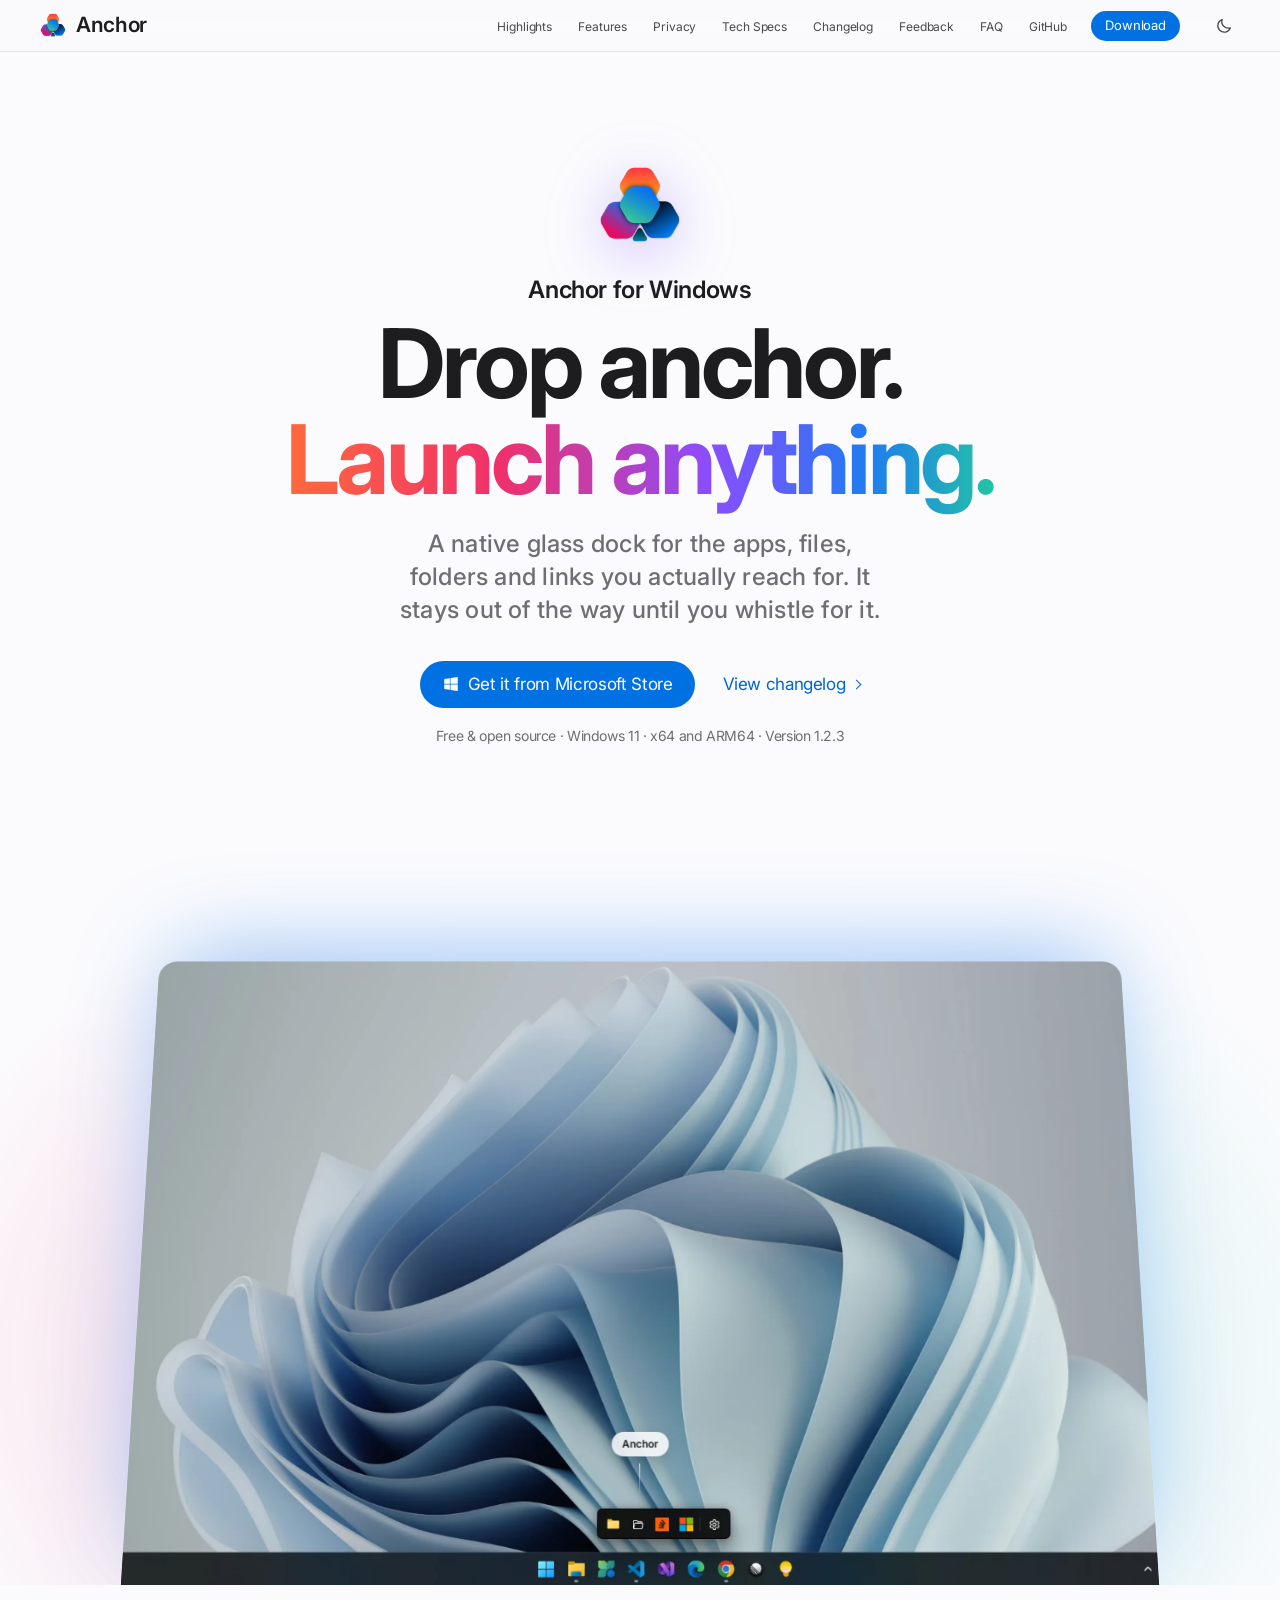
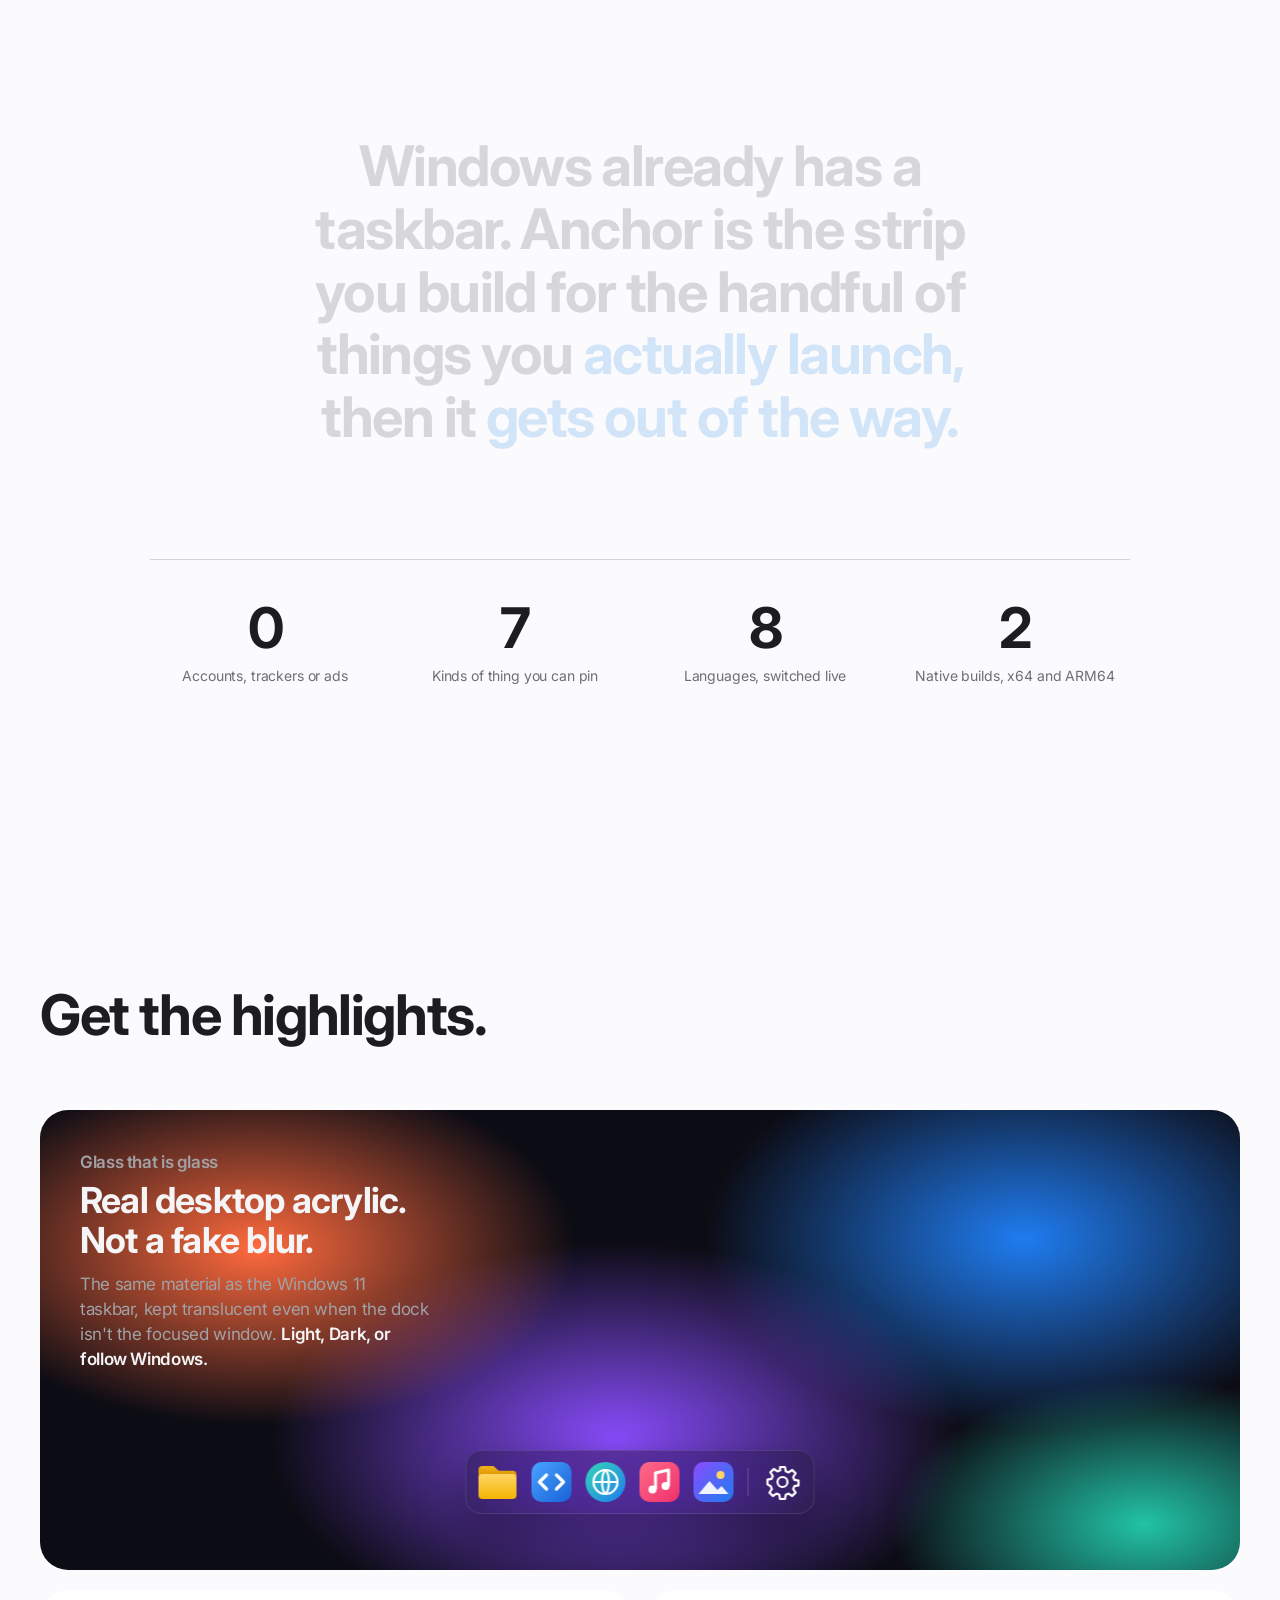
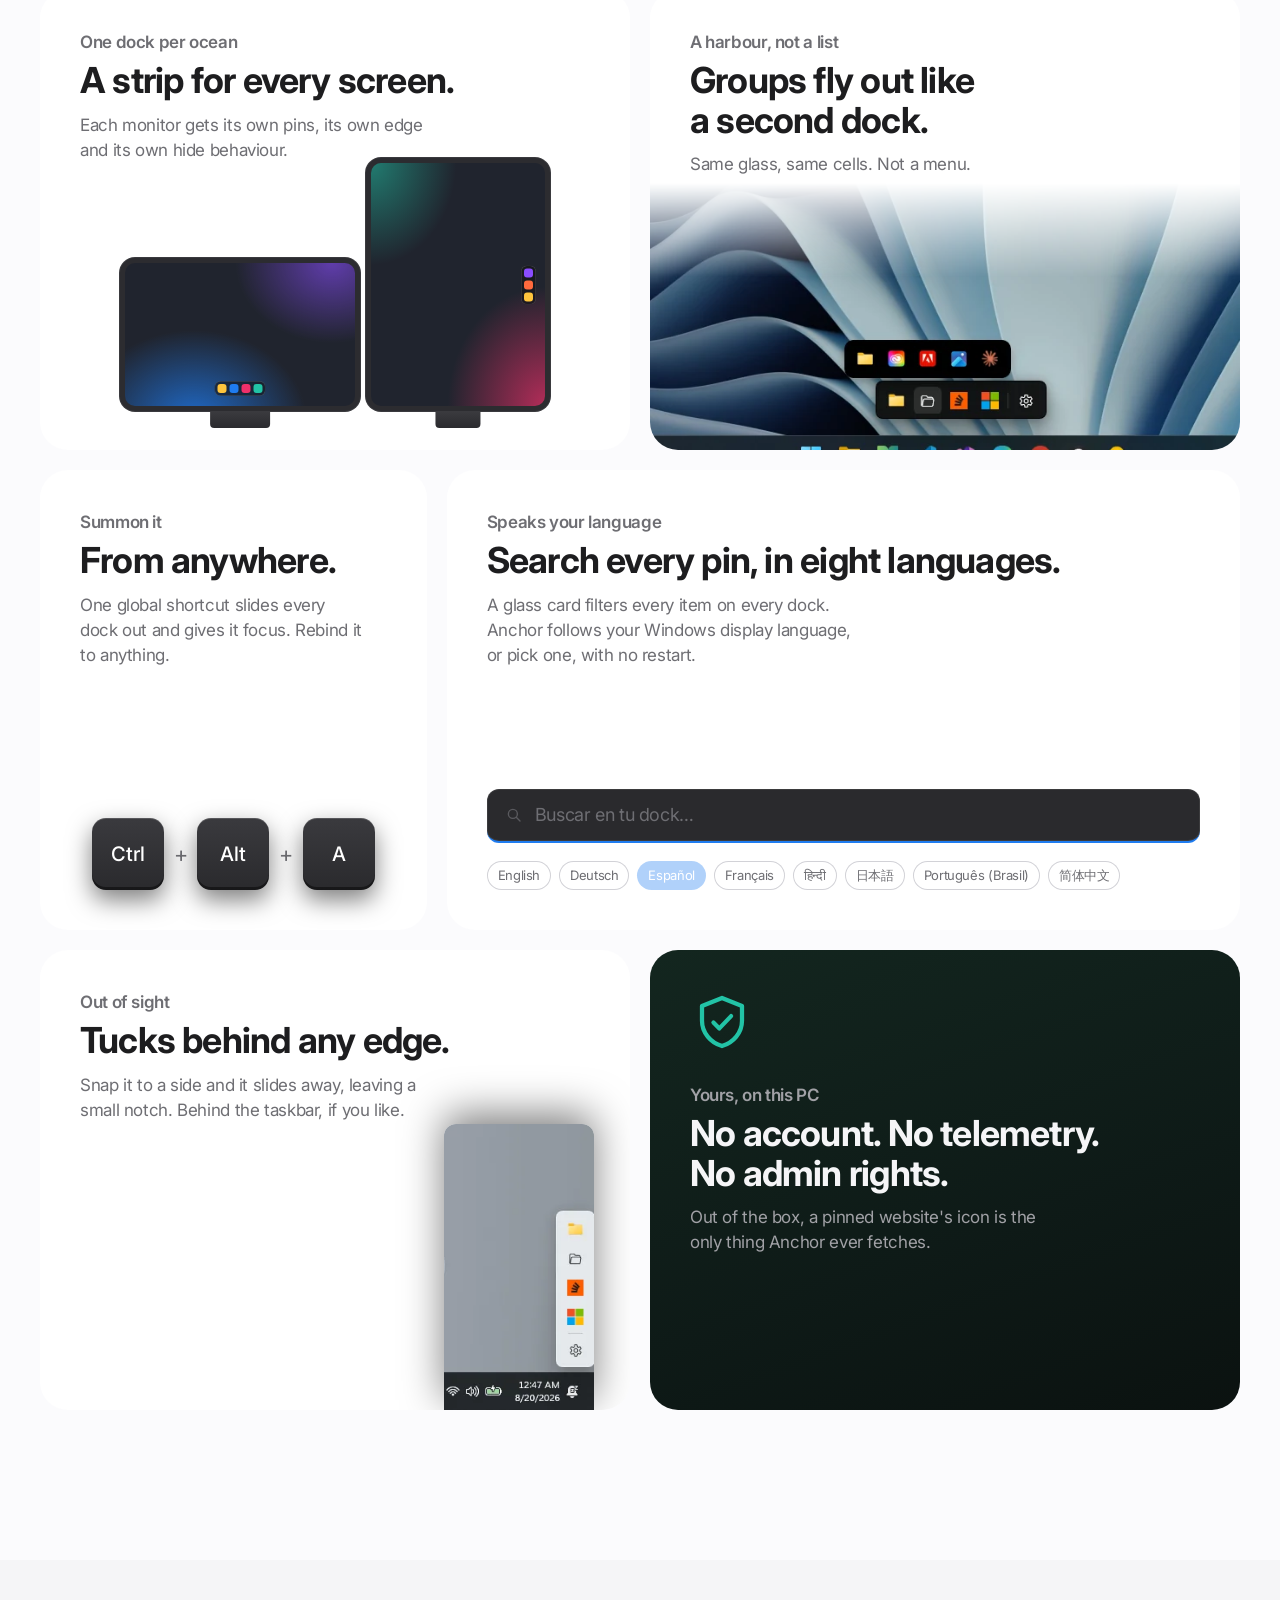
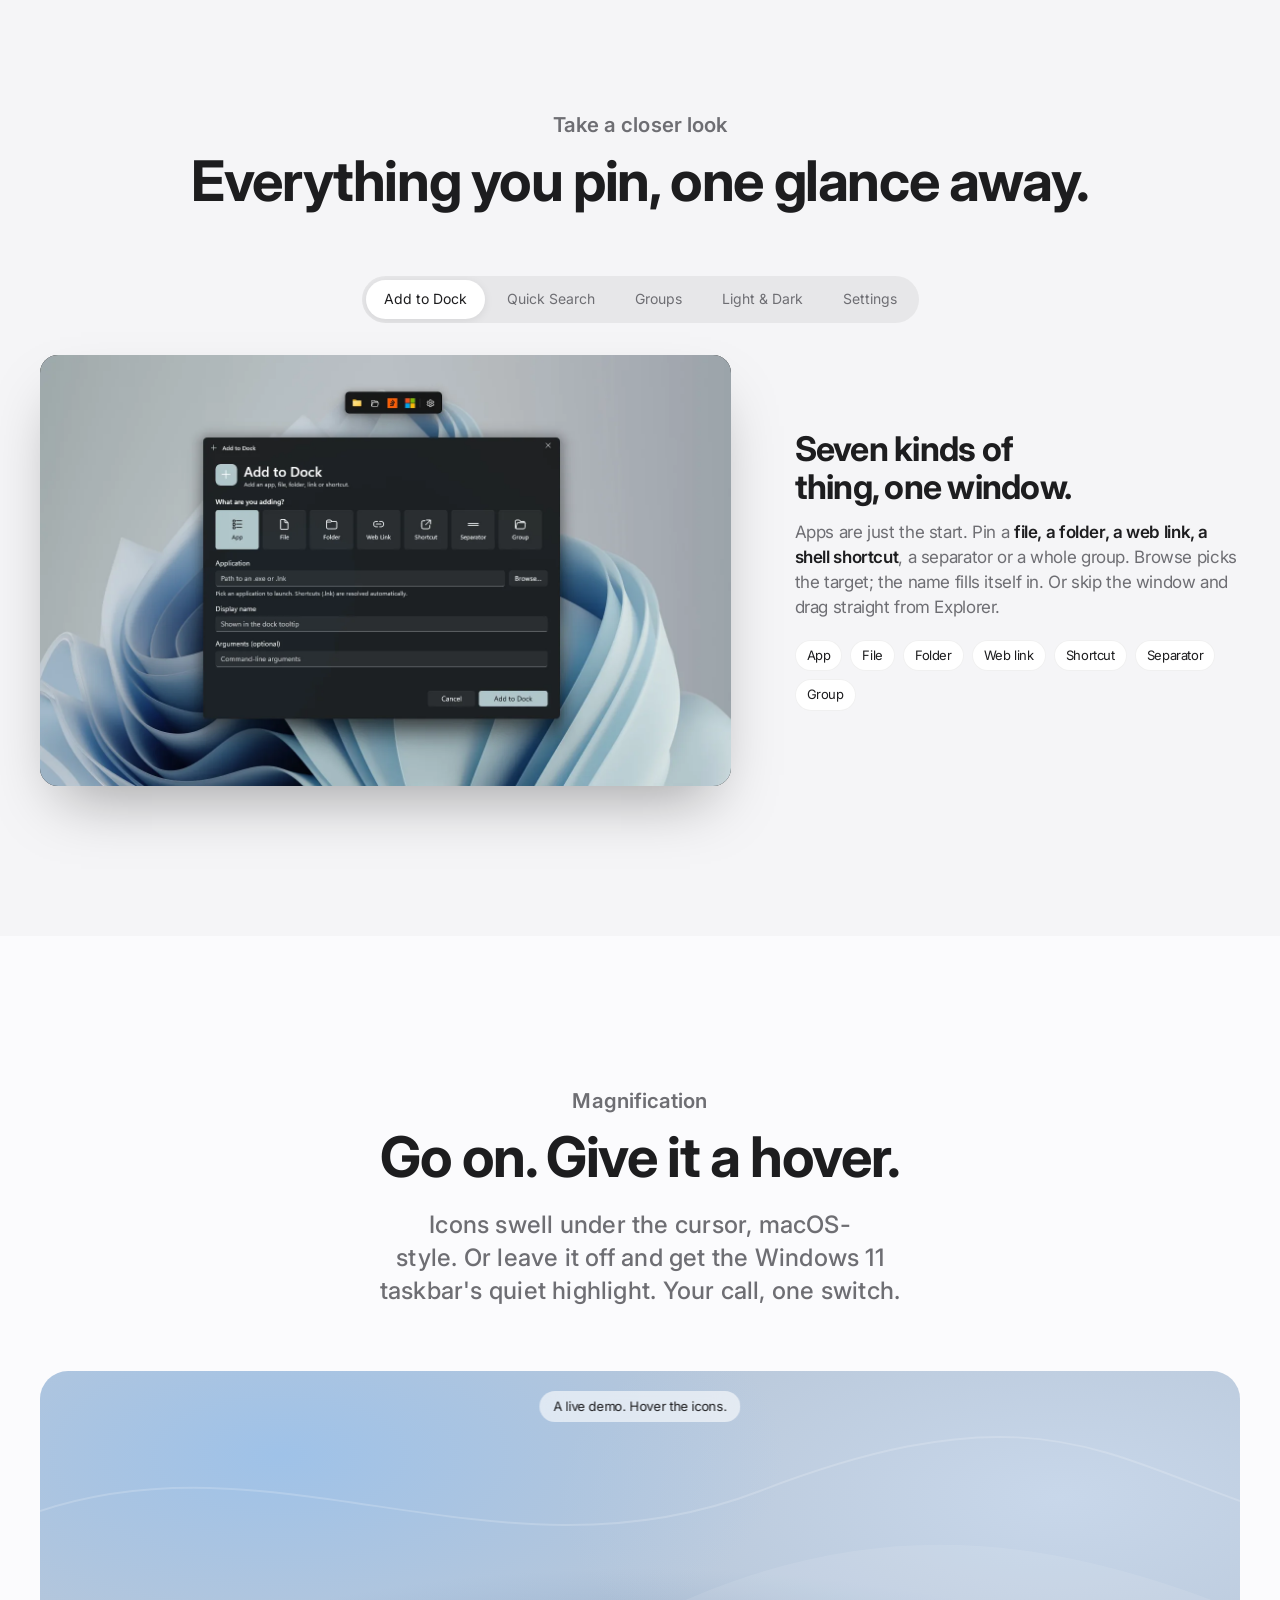
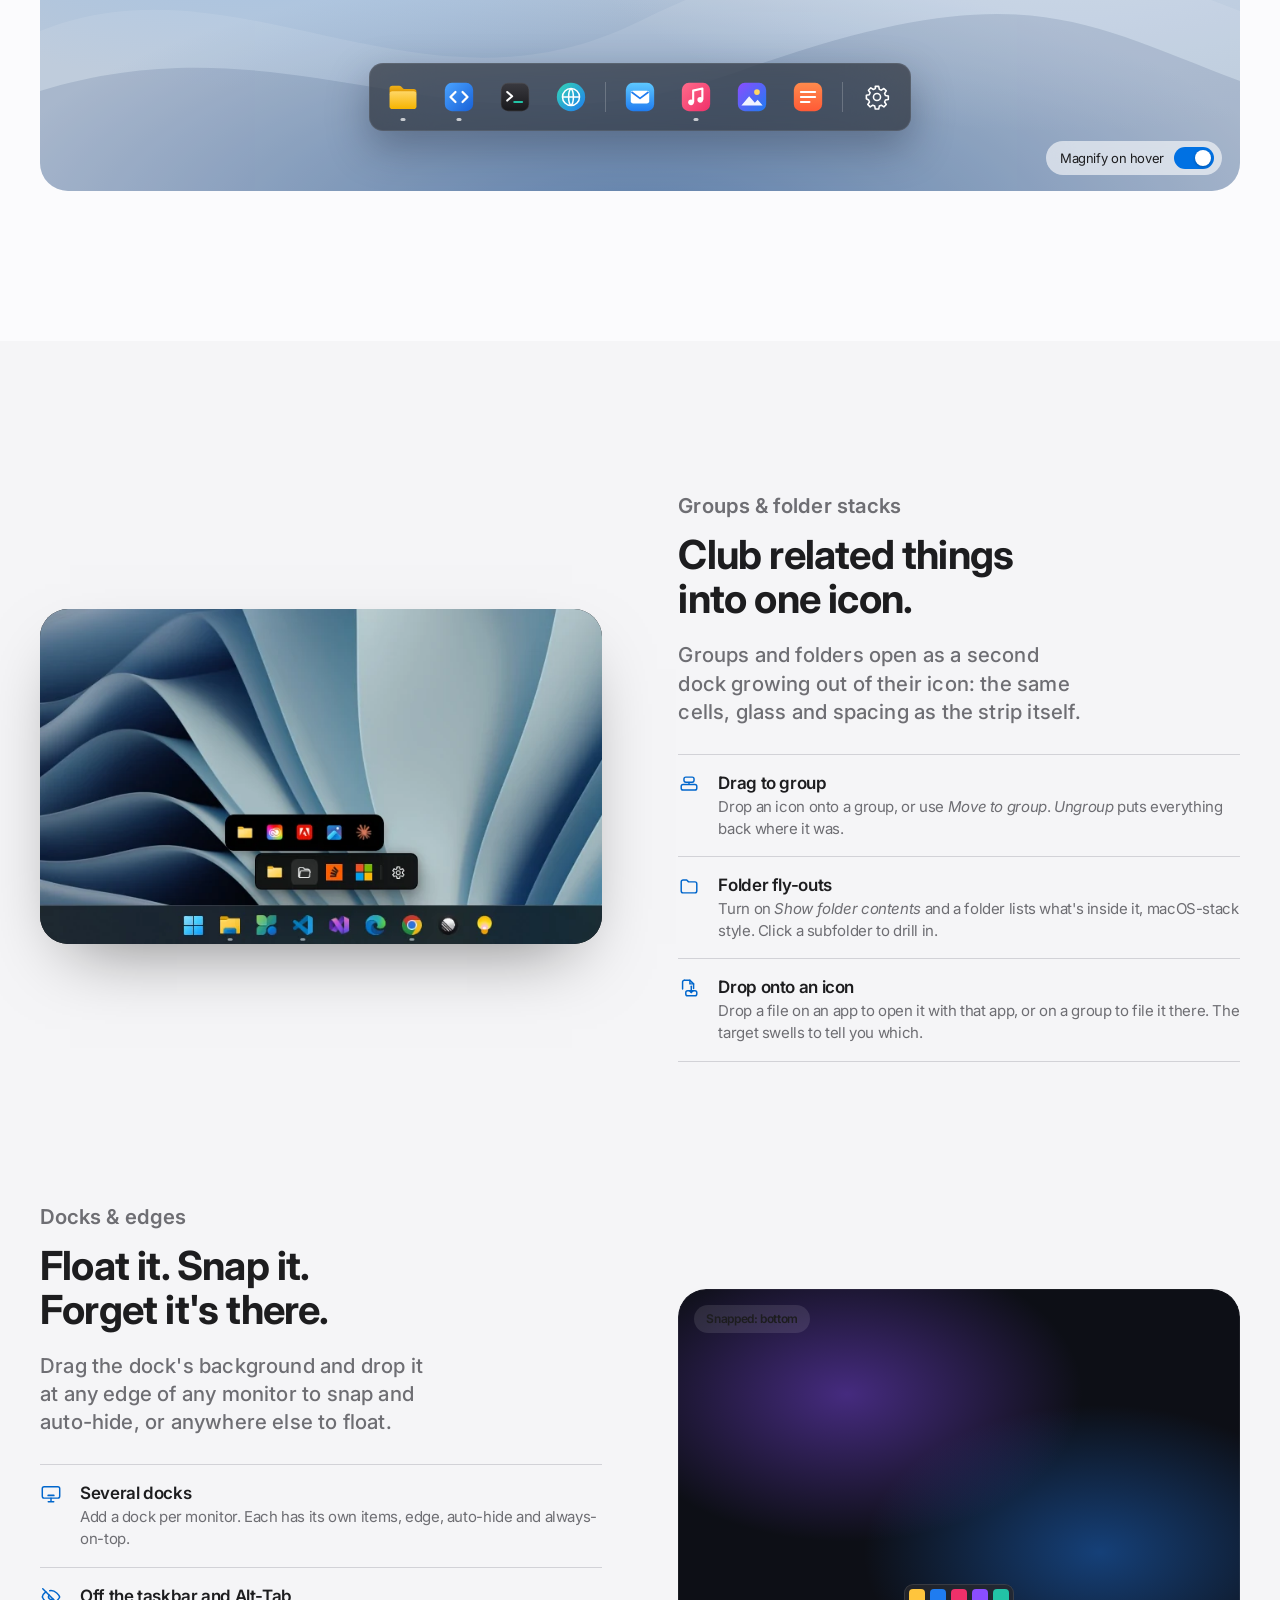
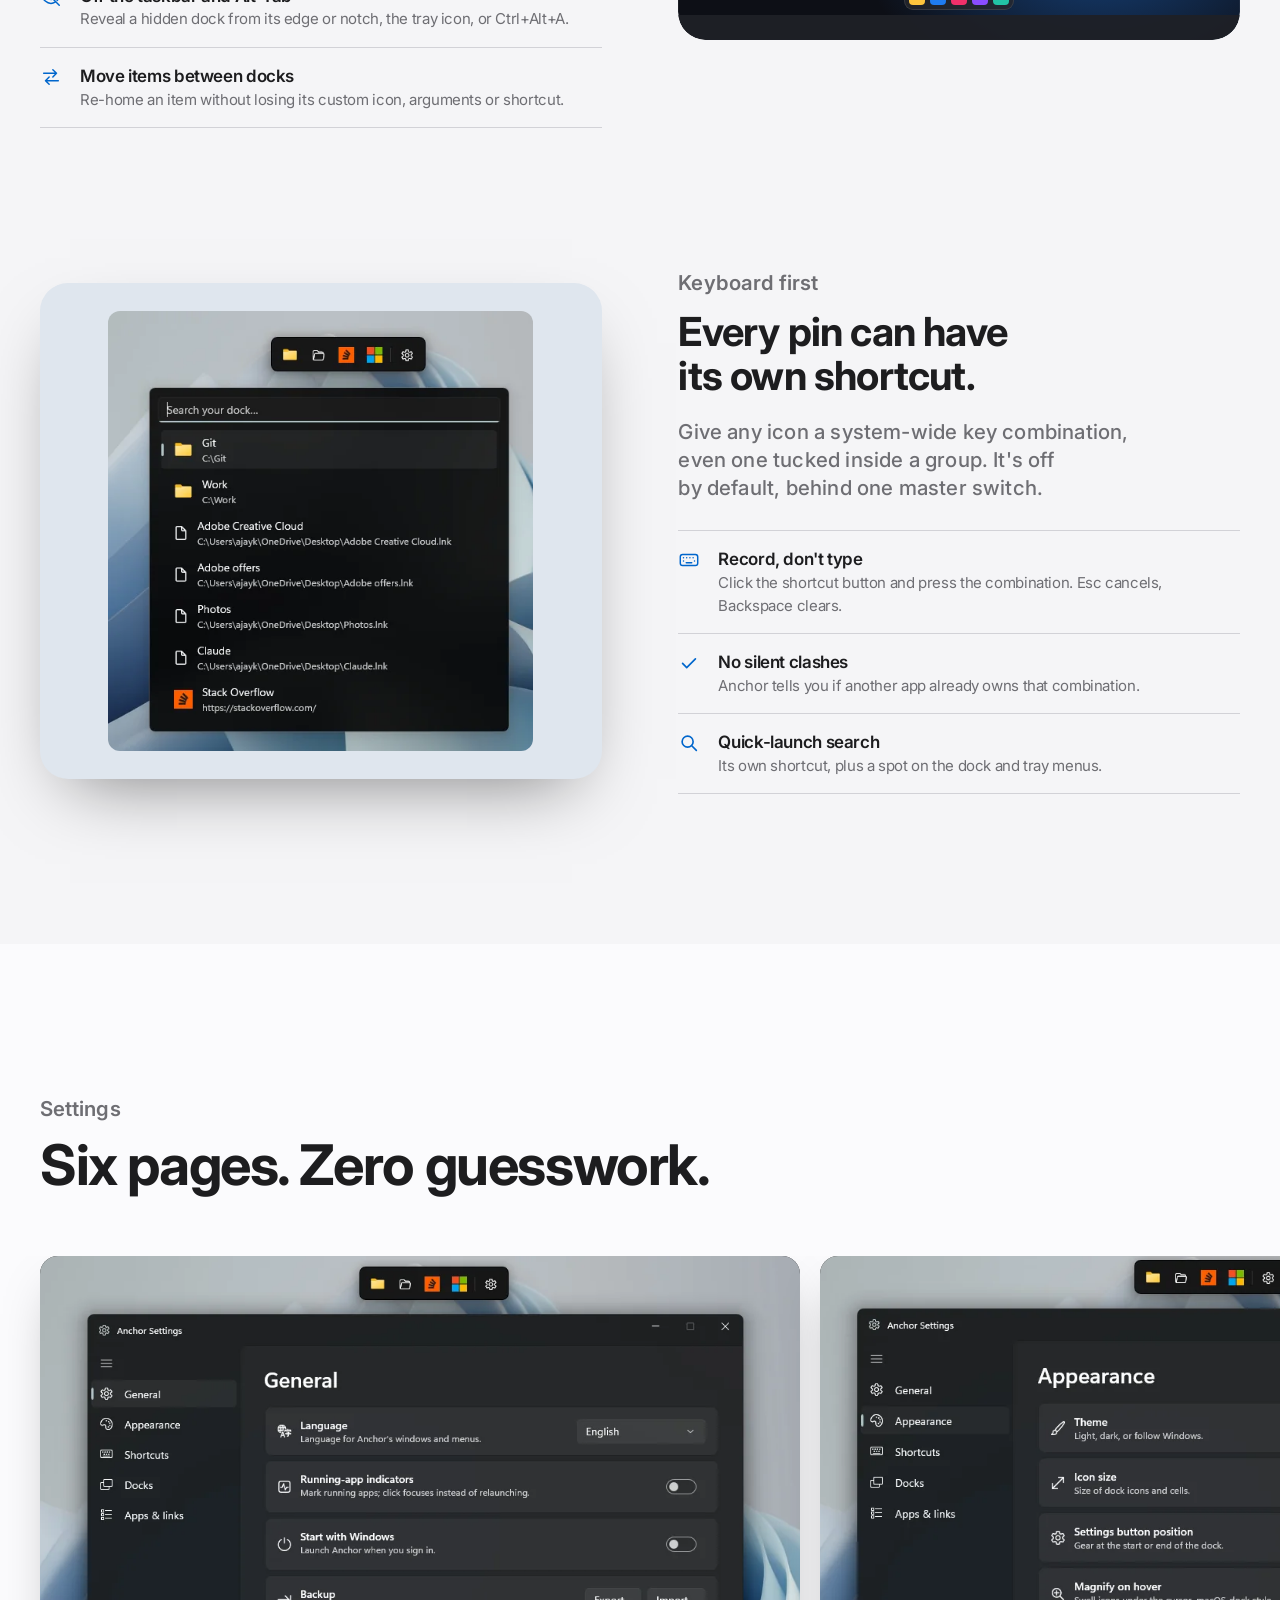
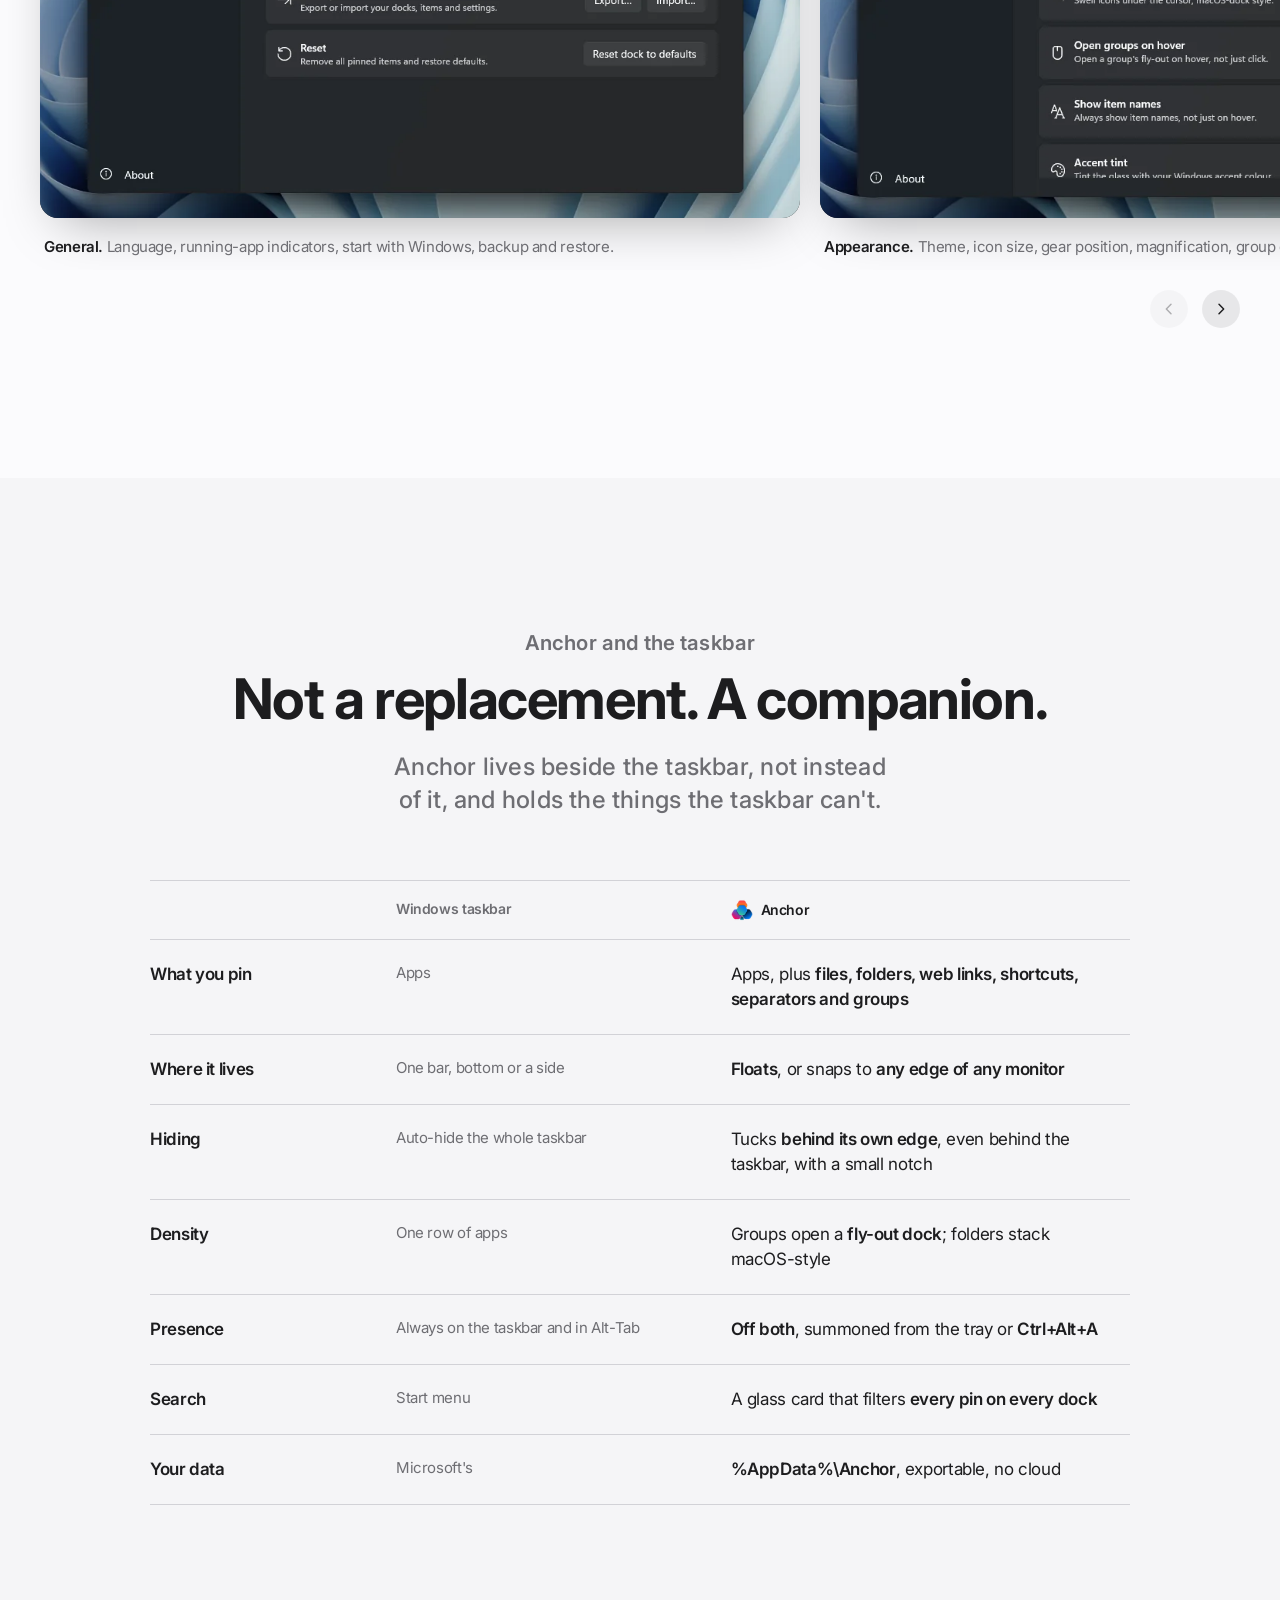
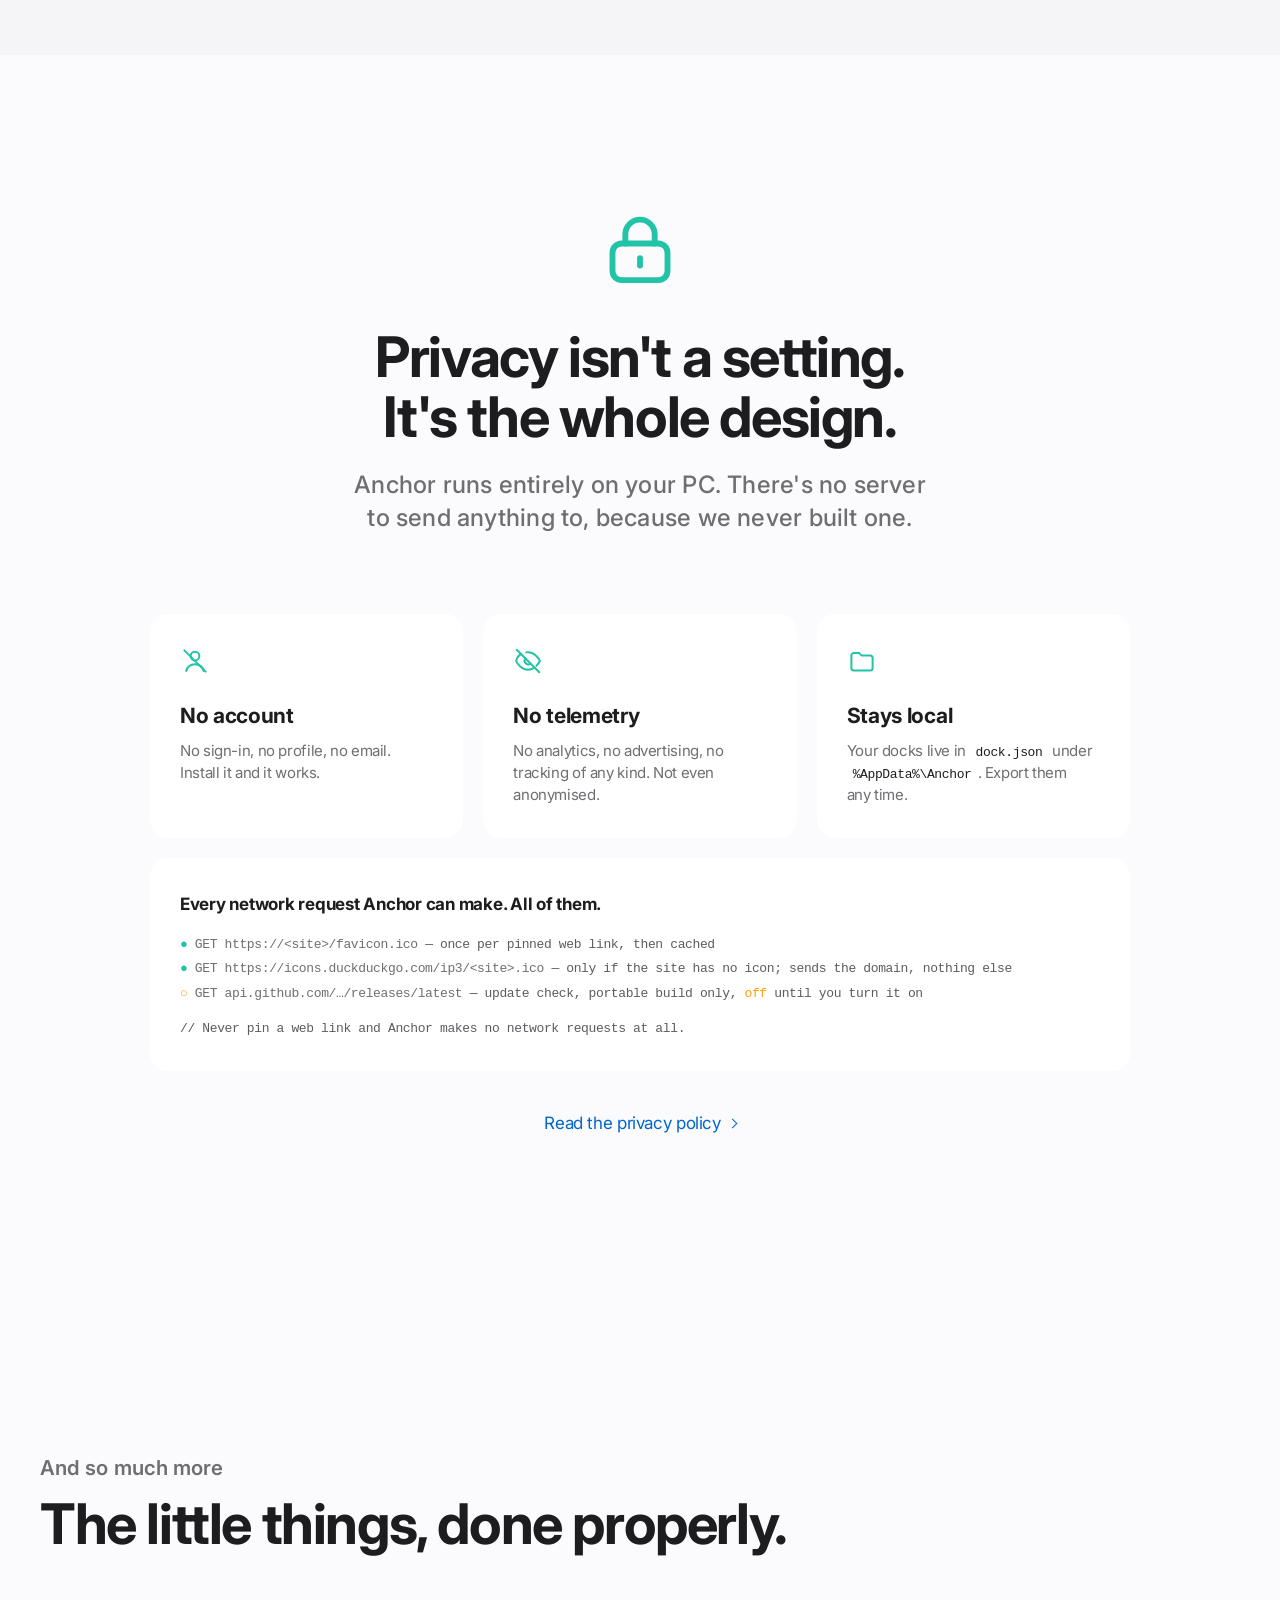
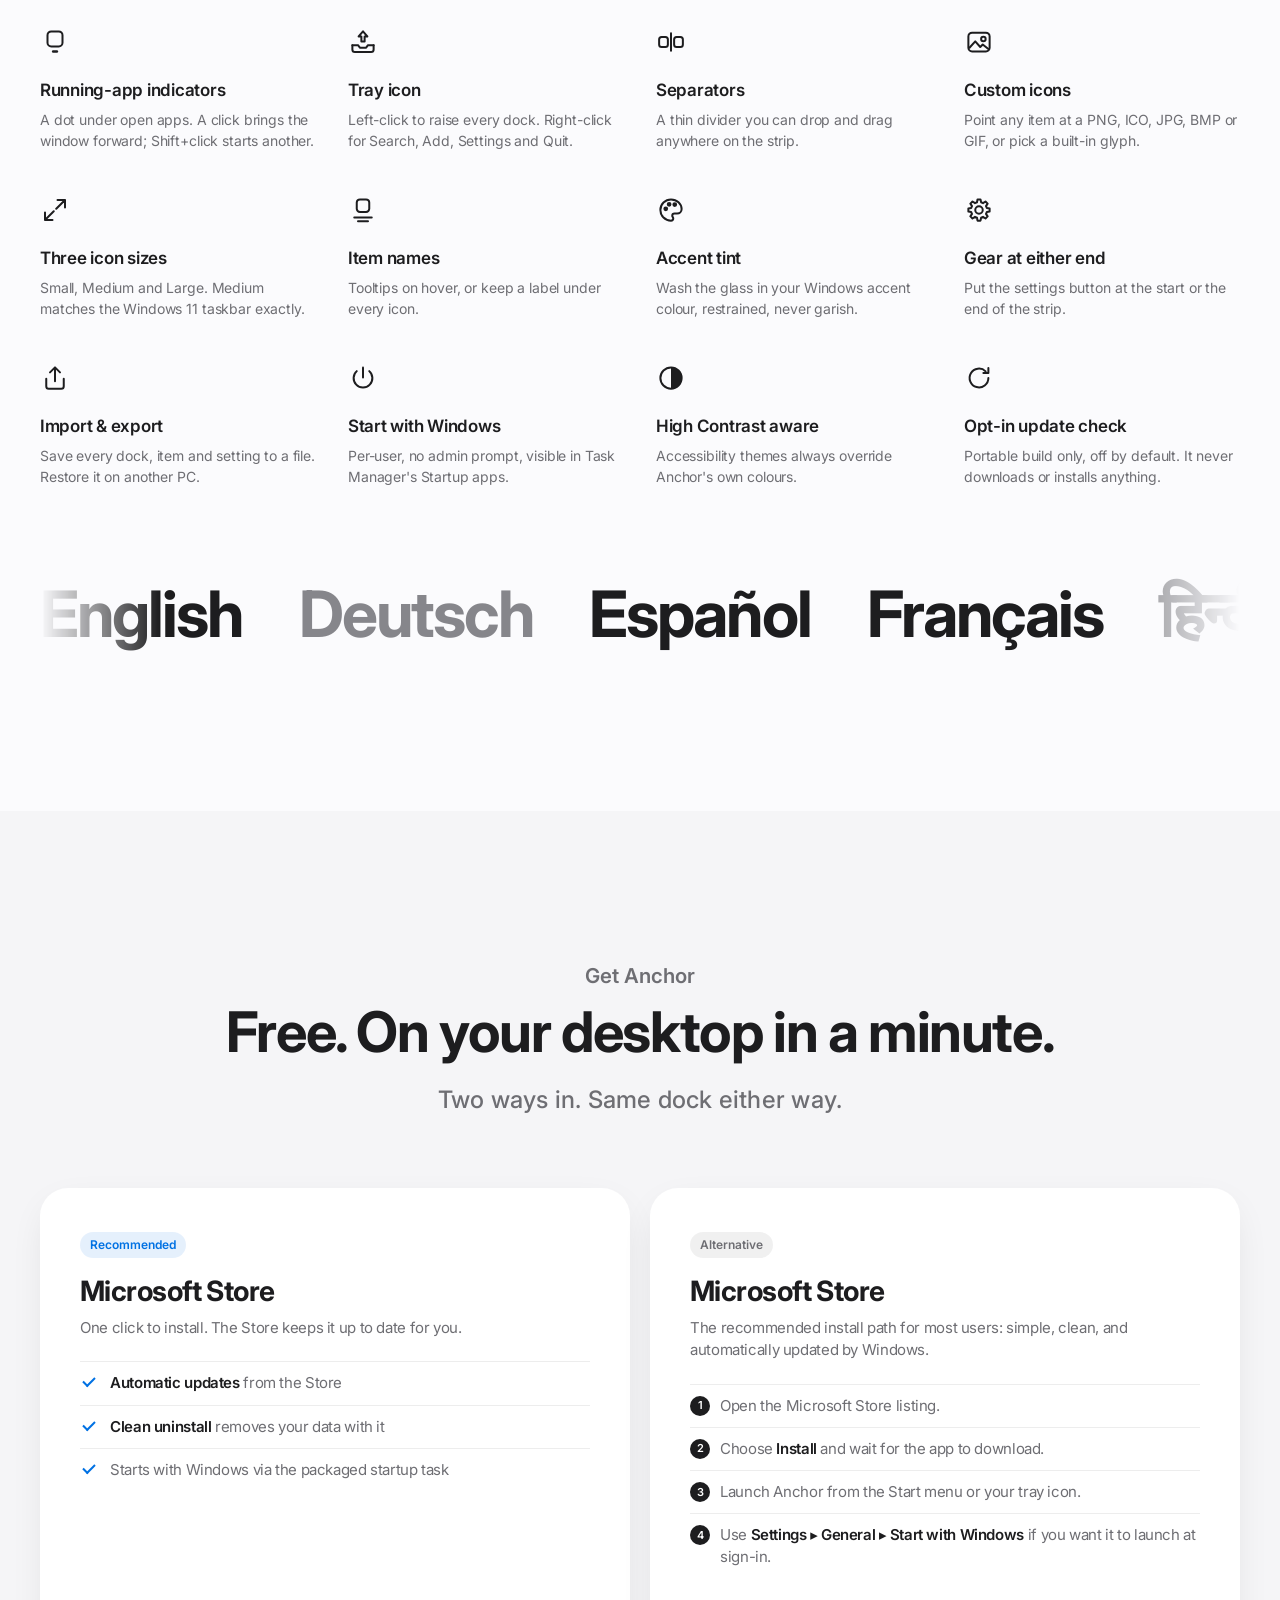
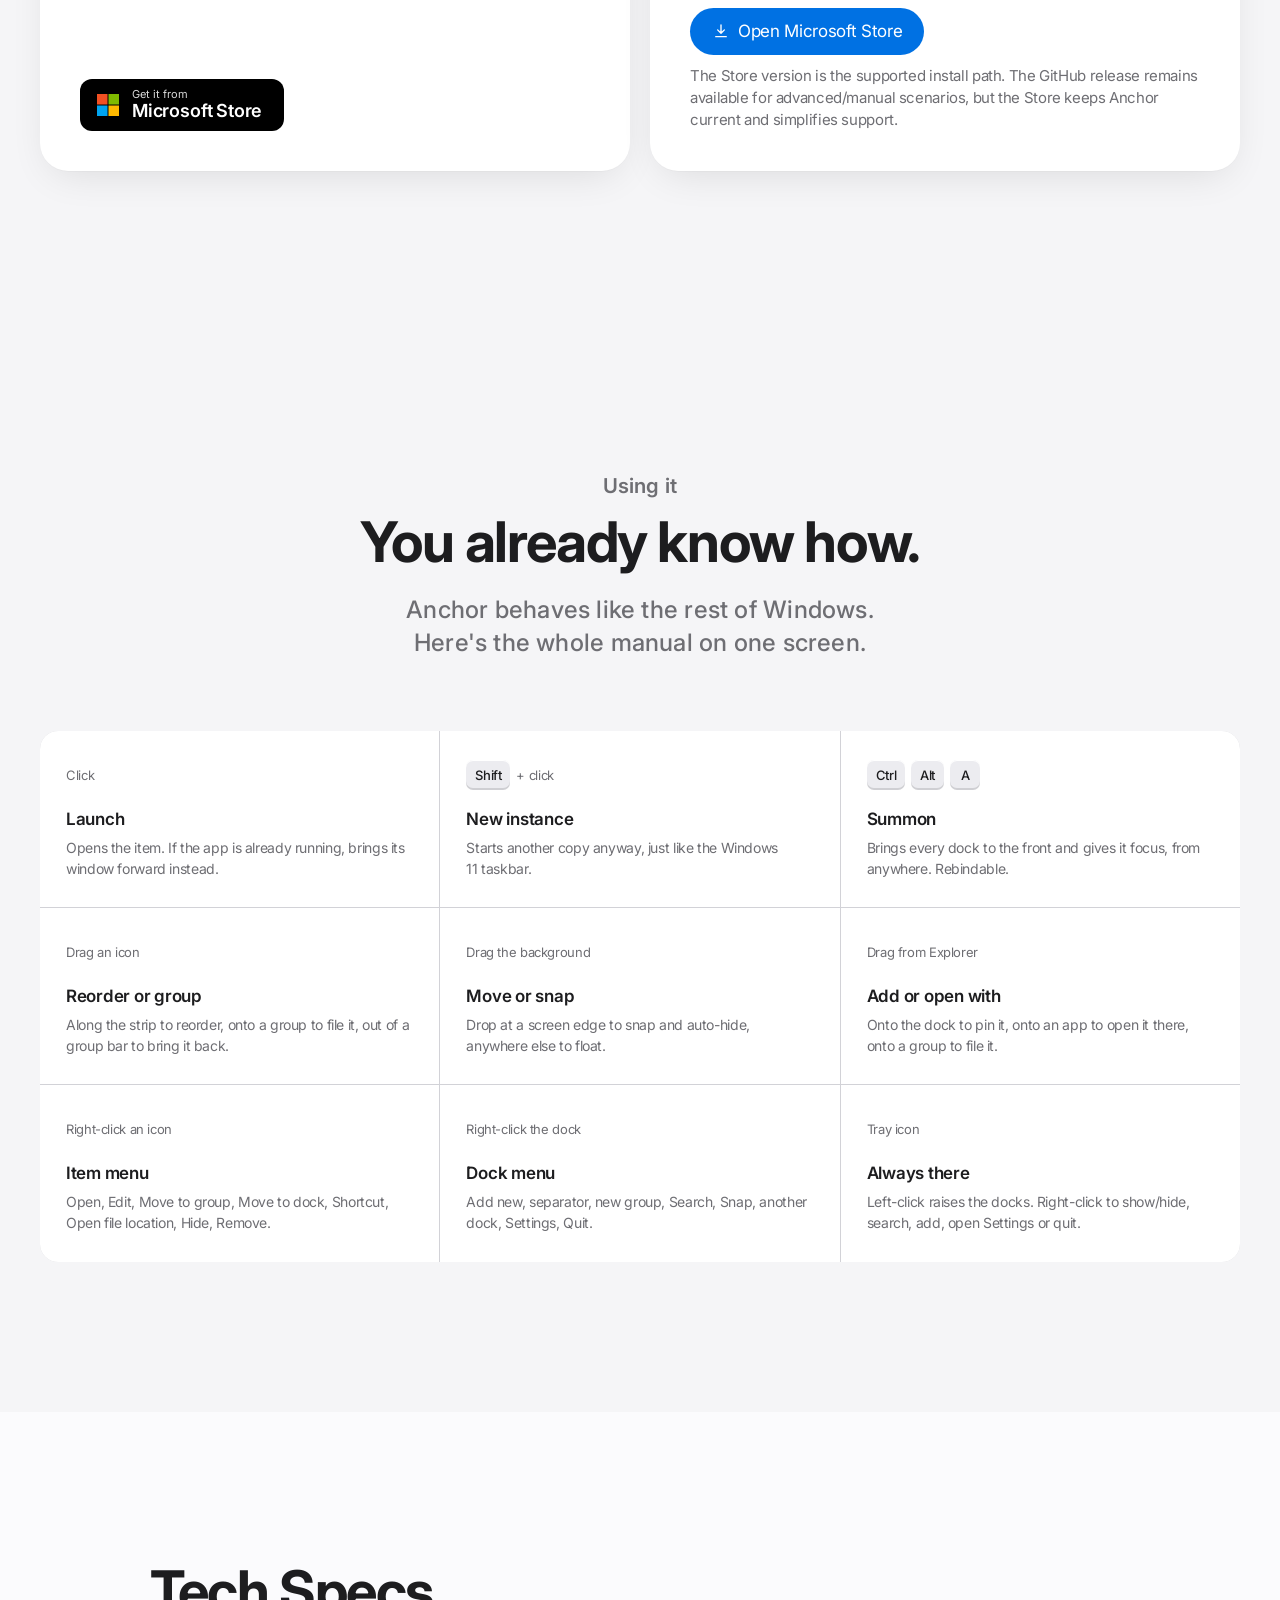
==== commit a219eeee: "Add privacy policy page and sitemap.xml for SEO optimization - Created a new privacy policy page (pr" ====
--- a/website/index.html
+++ b/website/index.html
@@ -7,20 +7,20 @@
   <meta name="description" content="Anchor is a free, open-source WinUI 3 dock for Windows 11. Pin apps, files, folders and web links, snap to any edge of any monitor, and summon it with Ctrl+Alt+A. No accounts, no telemetry, no admin rights.">
   <meta name="theme-color" content="#000000">
   <meta name="color-scheme" content="light dark">
-  <link rel="canonical" href="https://framedparadox.github.io/anchor-dock/">
+  <link rel="canonical" href="https://www.anchodock-app.com/">
 
   <meta property="og:type" content="website">
   <meta property="og:site_name" content="Anchor">
   <meta property="og:title" content="Anchor — Drop anchor. Launch anything.">
   <meta property="og:description" content="A native WinUI 3 dock for Windows. Real acrylic glass, one dock per monitor, fly-out groups and search across every pin. Free, open source, and private by design.">
-  <meta property="og:url" content="https://framedparadox.github.io/anchor-dock/">
-  <meta property="og:image" content="https://framedparadox.github.io/anchor-dock/assets/img/og.jpg">
+  <meta property="og:url" content="https://www.anchodock-app.com/">
+  <meta property="og:image" content="https://www.anchodock-app.com/assets/img/og.jpg">
   <meta property="og:image:width" content="1200">
   <meta property="og:image:height" content="630">
   <meta name="twitter:card" content="summary_large_image">
   <meta name="twitter:title" content="Anchor — Drop anchor. Launch anything.">
   <meta name="twitter:description" content="A native WinUI 3 dock for Windows. Free, open source, and private by design.">
-  <meta name="twitter:image" content="https://framedparadox.github.io/anchor-dock/assets/img/og.jpg">
+  <meta name="twitter:image" content="https://www.anchodock-app.com/assets/img/og.jpg">
 
   <link rel="icon" type="image/png" sizes="32x32" href="assets/img/icon-32.png">
   <link rel="apple-touch-icon" href="assets/img/icon-180.png">
@@ -28,6 +28,8 @@
   <link rel="preconnect" href="https://fonts.gstatic.com" crossorigin>
   <link rel="stylesheet" href="https://fonts.googleapis.com/css2?family=Inter:wght@400;500;600;700&display=swap">
   <link rel="stylesheet" href="assets/css/site.css">
+  <link rel="stylesheet" href="assets/css/theme.css">
+  <script src="assets/js/theme.js"></script>
   <link rel="preload" as="image" href="assets/img/dock-dark.webp">
 
   <script>document.documentElement.classList.add('js');</script>
@@ -42,8 +44,8 @@
     "operatingSystem": "Windows 11, Windows 10 version 1809 or later",
     "softwareVersion": "1.2.3",
     "description": "A native WinUI 3 dock for Windows. Pin apps, files, folders and web links; snap to any edge of any monitor; summon with Ctrl+Alt+A.",
-    "url": "https://framedparadox.github.io/anchor-dock/",
-    "downloadUrl": "https://github.com/framedparadox/anchor-dock/releases/latest",
+    "url": "https://www.anchodock-app.com/",
+    "downloadUrl": "https://apps.microsoft.com/detail/9nlp5cwmkdj0",
     "installUrl": "https://apps.microsoft.com/detail/9nlp5cwmkdj0",
     "license": "https://opensource.org/licenses/MIT",
     "author": { "@type": "Person", "name": "Ajay Kontham", "url": "https://github.com/ajaykontham" },
@@ -164,11 +166,13 @@
         <li><a href="#features">Features</a></li>
         <li><a href="#privacy">Privacy</a></li>
         <li><a href="#specs">Tech Specs</a></li>
+        <li><a href="changelog.html">Changelog</a></li>
+        <li><a href="feedback.html">Feedback</a></li>
         <li><a href="#faq">FAQ</a></li>
         <li><a href="https://github.com/framedparadox/anchor-dock">GitHub</a></li>
       </ul>
     </nav>
-    <a class="btn btn--small nav__cta" href="#download">Download</a>
+    <a class="btn btn--small nav__cta" href="https://apps.microsoft.com/detail/9nlp5cwmkdj0">Download</a>
     <button class="nav__toggle" type="button" aria-expanded="false" aria-controls="nav-links" aria-label="Menu">
       <span></span><span></span>
     </button>
@@ -189,7 +193,7 @@
         <svg aria-hidden="true"><use href="#i-windows"/></svg>
         Get it from Microsoft Store
       </a>
-      <a class="more" href="https://github.com/framedparadox/anchor-dock/releases/latest">Download the portable zip</a>
+      <a class="more" href="changelog.html">View changelog</a>
     </div>
     <p class="hero__meta reveal reveal-d3">Free &amp; open source · Windows 11 · x64 and ARM64 · Version 1.2.3</p>
   </div>
@@ -632,19 +636,19 @@
       </article>
 
       <article class="get__card reveal reveal-d1">
-        <span class="get__badge get__badge--grey">Portable</span>
-        <h3>Zip from GitHub</h3>
-        <p>No installer, no setup wizard, nothing written outside your user profile.</p>
+        <span class="get__badge get__badge--grey">Alternative</span>
+        <h3>Microsoft Store</h3>
+        <p>The recommended install path for most users: simple, clean, and automatically updated by Windows.</p>
         <ol>
-          <li>Download <code>Anchor-win-x64-&lt;version&gt;.zip</code>, or <code>Anchor-win-arm64</code> on Windows on ARM.</li>
-          <li>Extract it somewhere you'll keep, like <code>%LocalAppData%\Programs\Anchor</code>.</li>
-          <li>Run <strong>Anchor.exe</strong>. The dock appears above the taskbar.</li>
-          <li>Optional: <strong>Settings ▸ General ▸ Start with Windows</strong>.</li>
+          <li>Open the Microsoft Store listing.</li>
+          <li>Choose <strong>Install</strong> and wait for the app to download.</li>
+          <li>Launch Anchor from the Start menu or your tray icon.</li>
+          <li>Use <strong>Settings ▸ General ▸ Start with Windows</strong> if you want it to launch at sign-in.</li>
         </ol>
         <div class="get__actions">
-          <a class="btn" href="https://github.com/framedparadox/anchor-dock/releases/latest"><svg aria-hidden="true"><use href="#i-download"/></svg>Download latest release</a>
-        </div>
-        <p class="get__note">Self-contained: about 86 MB zipped, 215 MB extracted, with .NET 10 and the Windows App SDK bundled. Releases aren't code-signed yet, so SmartScreen may ask you to choose <em>More info ▸ Run anyway</em> on first launch.</p>
+          <a class="btn" href="https://apps.microsoft.com/detail/9nlp5cwmkdj0"><svg aria-hidden="true"><use href="#i-download"/></svg>Open Microsoft Store</a>
+        </div>
+        <p class="get__note">The Store version is the supported install path. The GitHub release remains available for advanced/manual scenarios, but the Store keeps Anchor current and simplifies support.</p>
       </article>
     </div>
   </div>
@@ -799,8 +803,8 @@
         <h2>Get it</h2>
         <ul>
           <li><a href="https://apps.microsoft.com/detail/9nlp5cwmkdj0">Microsoft Store</a></li>
-          <li><a href="https://github.com/framedparadox/anchor-dock/releases/latest">Latest release</a></li>
-          <li><a href="https://github.com/framedparadox/anchor-dock/blob/main/CHANGELOG.md">Changelog</a></li>
+          <li><a href="changelog.html">Changelog</a></li>
+          <li><a href="feedback.html">Share feedback</a></li>
           <li><a href="#how">How to use it</a></li>
         </ul>
       </div>
@@ -808,8 +812,8 @@
         <h2>Support</h2>
         <ul>
           <li><a href="#faq">FAQ</a></li>
+          <li><a href="feedback.html">Suggestions &amp; praise</a></li>
           <li><a href="https://github.com/framedparadox/anchor-dock/issues">Report a bug</a></li>
-          <li><a href="https://github.com/framedparadox/anchor-dock/issues">Request a feature</a></li>
           <li><a href="https://github.com/sponsors/ajaykontham">Sponsor the project</a></li>
         </ul>
       </div>
@@ -828,7 +832,8 @@
       <p style="margin:0">Copyright © 2026 Ajay Kontham. Released under the MIT License.</p>
       <nav aria-label="Legal">
         <a href="privacy.html">Privacy Policy</a>
-        <a href="https://github.com/framedparadox/anchor-dock/blob/main/LICENSE">License</a>
+        <a href="feedback.html">Feedback</a>
+        <a href="changelog.html">Changelog</a>
         <a href="https://github.com/framedparadox/anchor-dock">GitHub</a>
       </nav>
     </div>
--- a/website/assets/css/theme.css
+++ b/website/assets/css/theme.css
@@ -0,0 +1,65 @@
+/* Light / dark theme layer. Loaded after site.css; remaps its tokens. */
+html[data-theme="light"] {
+  color-scheme: light;
+  --night: #fbfbfd;
+  --night-2: #f5f5f7;
+  --night-card: #ffffff;
+  --night-ink: #1d1d1f;
+  --night-ink-2: #6e6e73;
+  --night-hairline: #d2d2d7;
+  --link-night: #0066cc;
+}
+html[data-theme="dark"] {
+  color-scheme: dark;
+  --paper: #000000;
+  --paper-2: #1c1c1e;
+  --ink: #f5f5f7;
+  --ink-2: #a1a1a6;
+  --ink-3: #86868b;
+  --hairline: #38383a;
+  --link: #2997ff;
+}
+html[data-theme="dark"] .nav, html[data-theme="dark"] .nav.is-light {
+  background: rgba(22,22,23,.8); color: #f5f5f7; border-bottom-color: rgba(255,255,255,.1);
+}
+html[data-theme="light"] .nav, html[data-theme="light"] .nav.is-light {
+  background: rgba(251,251,253,.8); color: #1d1d1f; border-bottom-color: rgba(0,0,0,.08);
+}
+
+/* ---- Toggle button -------------------------------------------------------- */
+.theme-toggle {
+  flex: none; display: inline-grid; place-items: center; width: 32px; height: 32px; padding: 0;
+  margin-left: 4px; border: 0; border-radius: 50%; background: transparent; color: inherit;
+  cursor: pointer; opacity: .8; transition: opacity .2s, background-color .2s;
+}
+.theme-toggle:hover { opacity: 1; background: rgba(128,128,128,.18); }
+.theme-toggle svg { width: 18px; height: 18px; fill: none; stroke: currentColor; stroke-width: 1.7; stroke-linecap: round; stroke-linejoin: round; }
+.theme-toggle .i-moon { display: none; }
+html[data-theme="light"] .theme-toggle .i-sun { display: none; }
+html[data-theme="light"] .theme-toggle .i-moon { display: block; }
+html[data-theme="dark"] .theme-toggle .i-sun { display: block; }
+@media (max-width: 860px) { .theme-toggle { margin-left: auto; } .theme-toggle + .nav-toggle, .theme-toggle + .nav__toggle { margin-left: 0; } }
+
+
+/* ---- Anchor-specific fixes ------------------------------------------------ */
+/* Cards that are always dark keep light text in light mode. */
+html[data-theme="light"] .tile--glass,
+html[data-theme="light"] .tile--private {
+  --night-ink: #f5f5f7; --night-ink-2: #a1a1a6; color: #f5f5f7;
+}
+html[data-theme="dark"] .statement .w { color: rgba(245, 245, 247, var(--lit, 0.16)); }
+html[data-theme="dark"] .statement .w.hl { color: rgba(41, 151, 255, var(--lit, 0.16)); }
+html[data-theme="dark"] .chips li,
+html[data-theme="dark"] .closer__tab[aria-selected="true"],
+html[data-theme="dark"] .get__card { background: #2c2c2e; color: #f5f5f7; box-shadow: 0 0 0 1px rgba(255,255,255,.08) inset; }
+html[data-theme="dark"] .closer__tabs { background: rgba(255,255,255,.08); }
+html[data-theme="dark"] .get__card ol li::before { background: #f5f5f7; color: #000; }
+html[data-theme="dark"] .get__card li { border-top-color: rgba(255,255,255,.1); }
+html[data-theme="dark"] .get__card code,
+html[data-theme="dark"] .spec__body code,
+html[data-theme="dark"] .faq__a code,
+html[data-theme="dark"] .doc code { background: rgba(255,255,255,.1); }
+html[data-theme="dark"] .get__badge--grey { background: rgba(255,255,255,.1); }
+html[data-theme="dark"] .skip-link { background: #2c2c2e; color: #fff; }
+html[data-theme="dark"] .compare__head { background: rgba(28,28,30,.92); }
+html[data-theme="light"] .cheat__keys kbd { background: #ececf0; color: #1d1d1f; box-shadow: 0 -2px 0 rgba(0,0,0,.12) inset, 0 1px 0 #fff inset; }
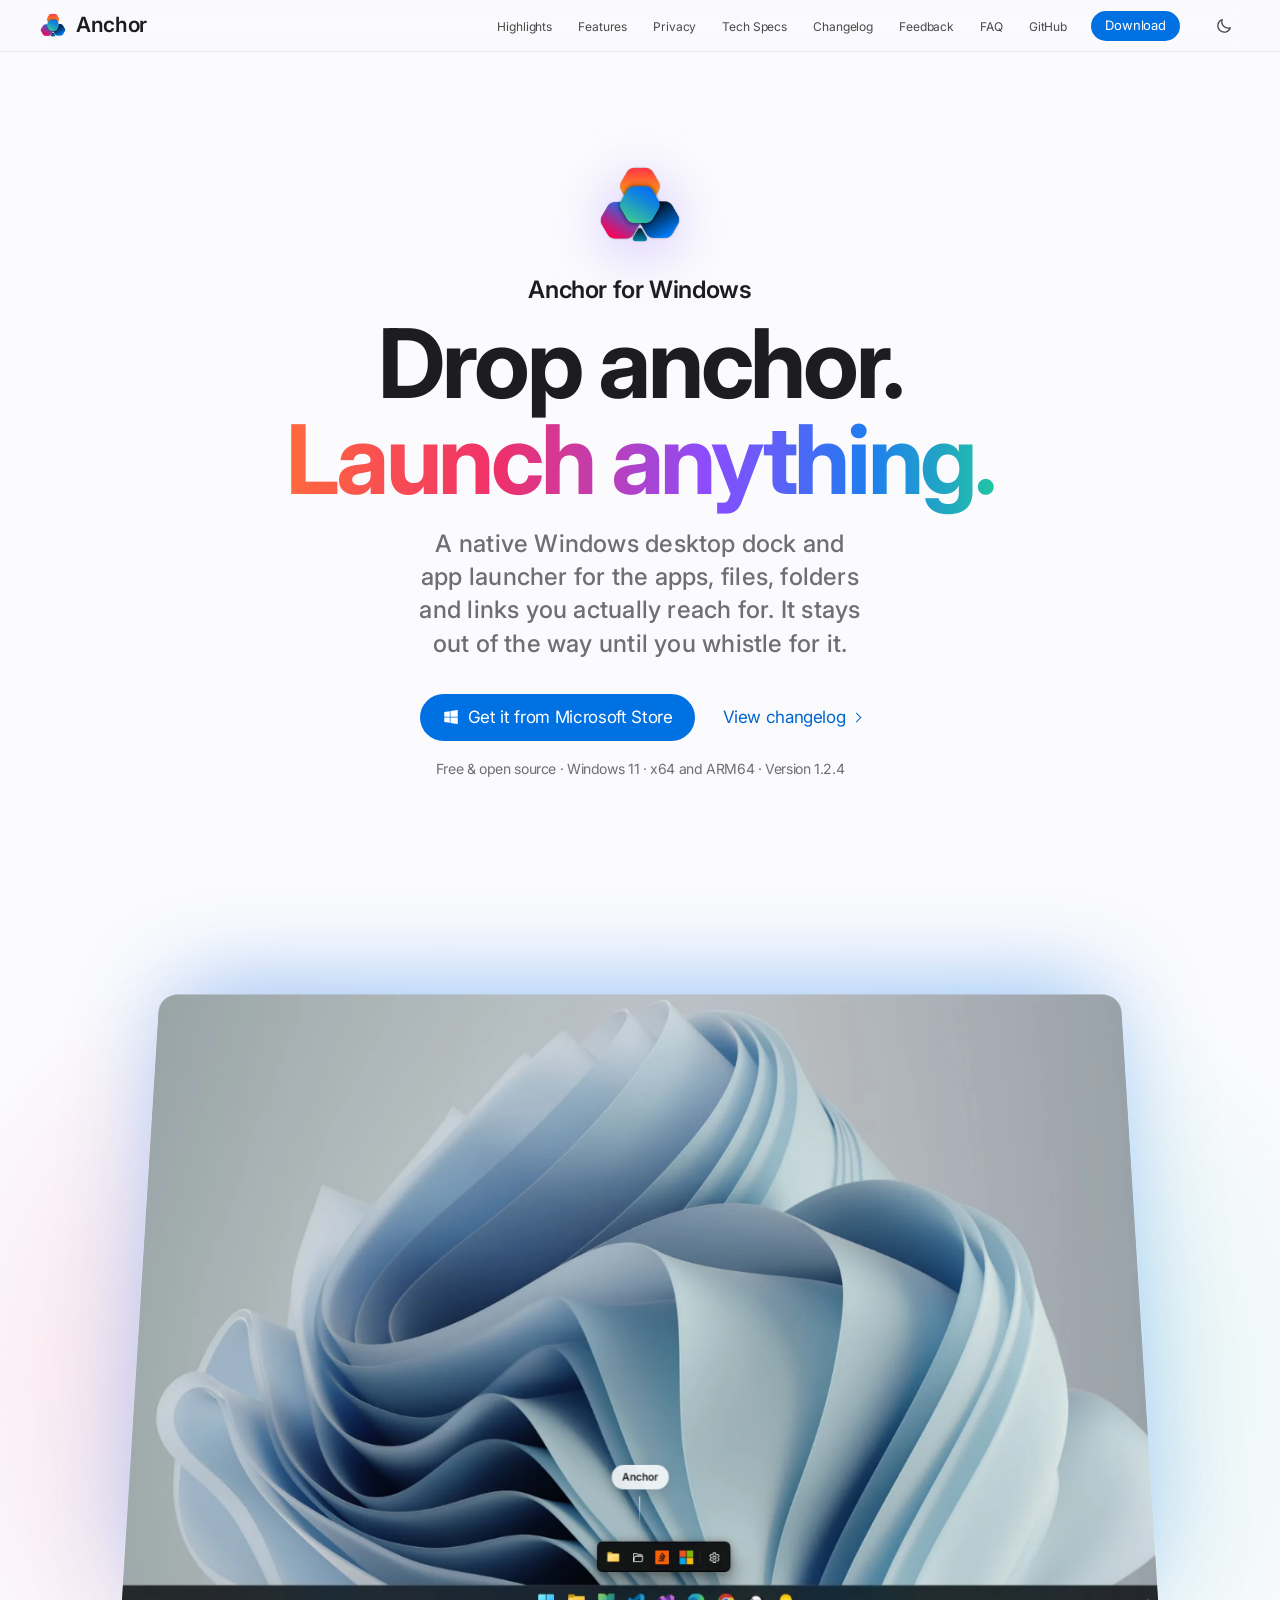
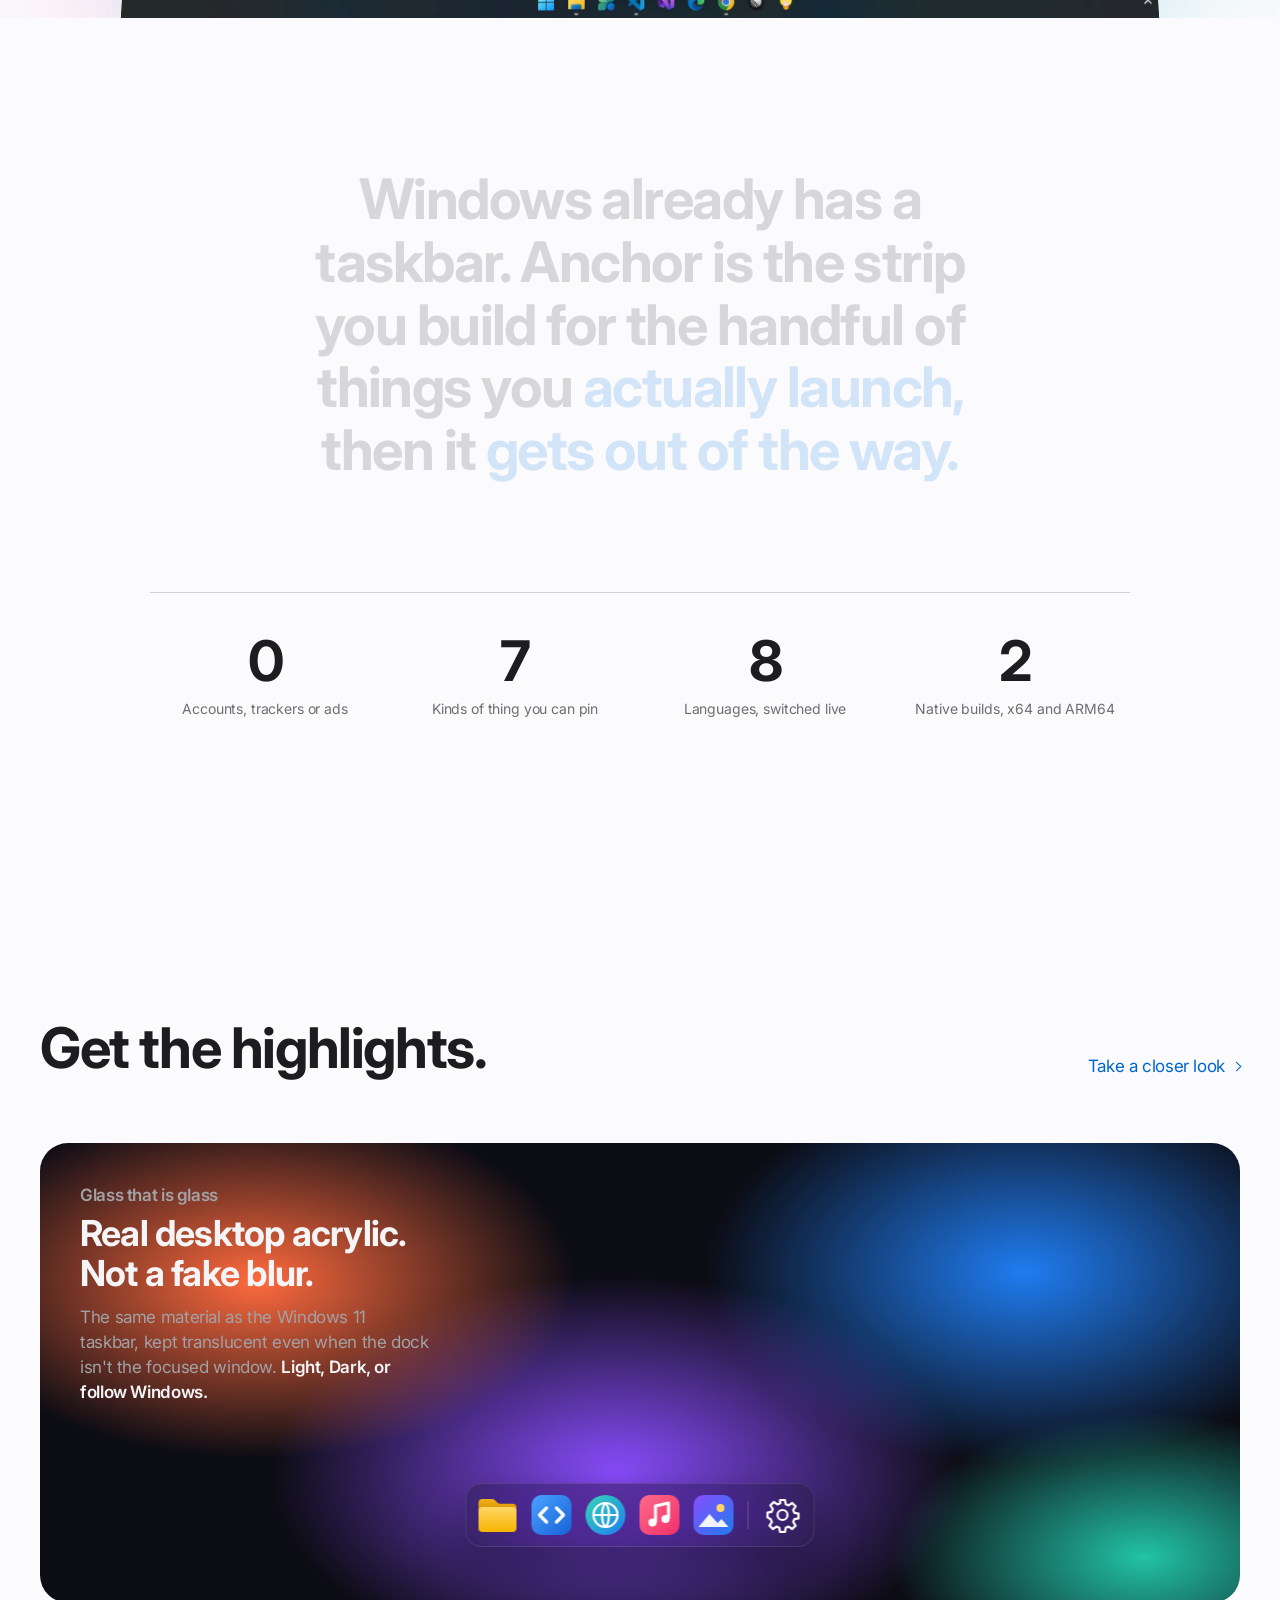
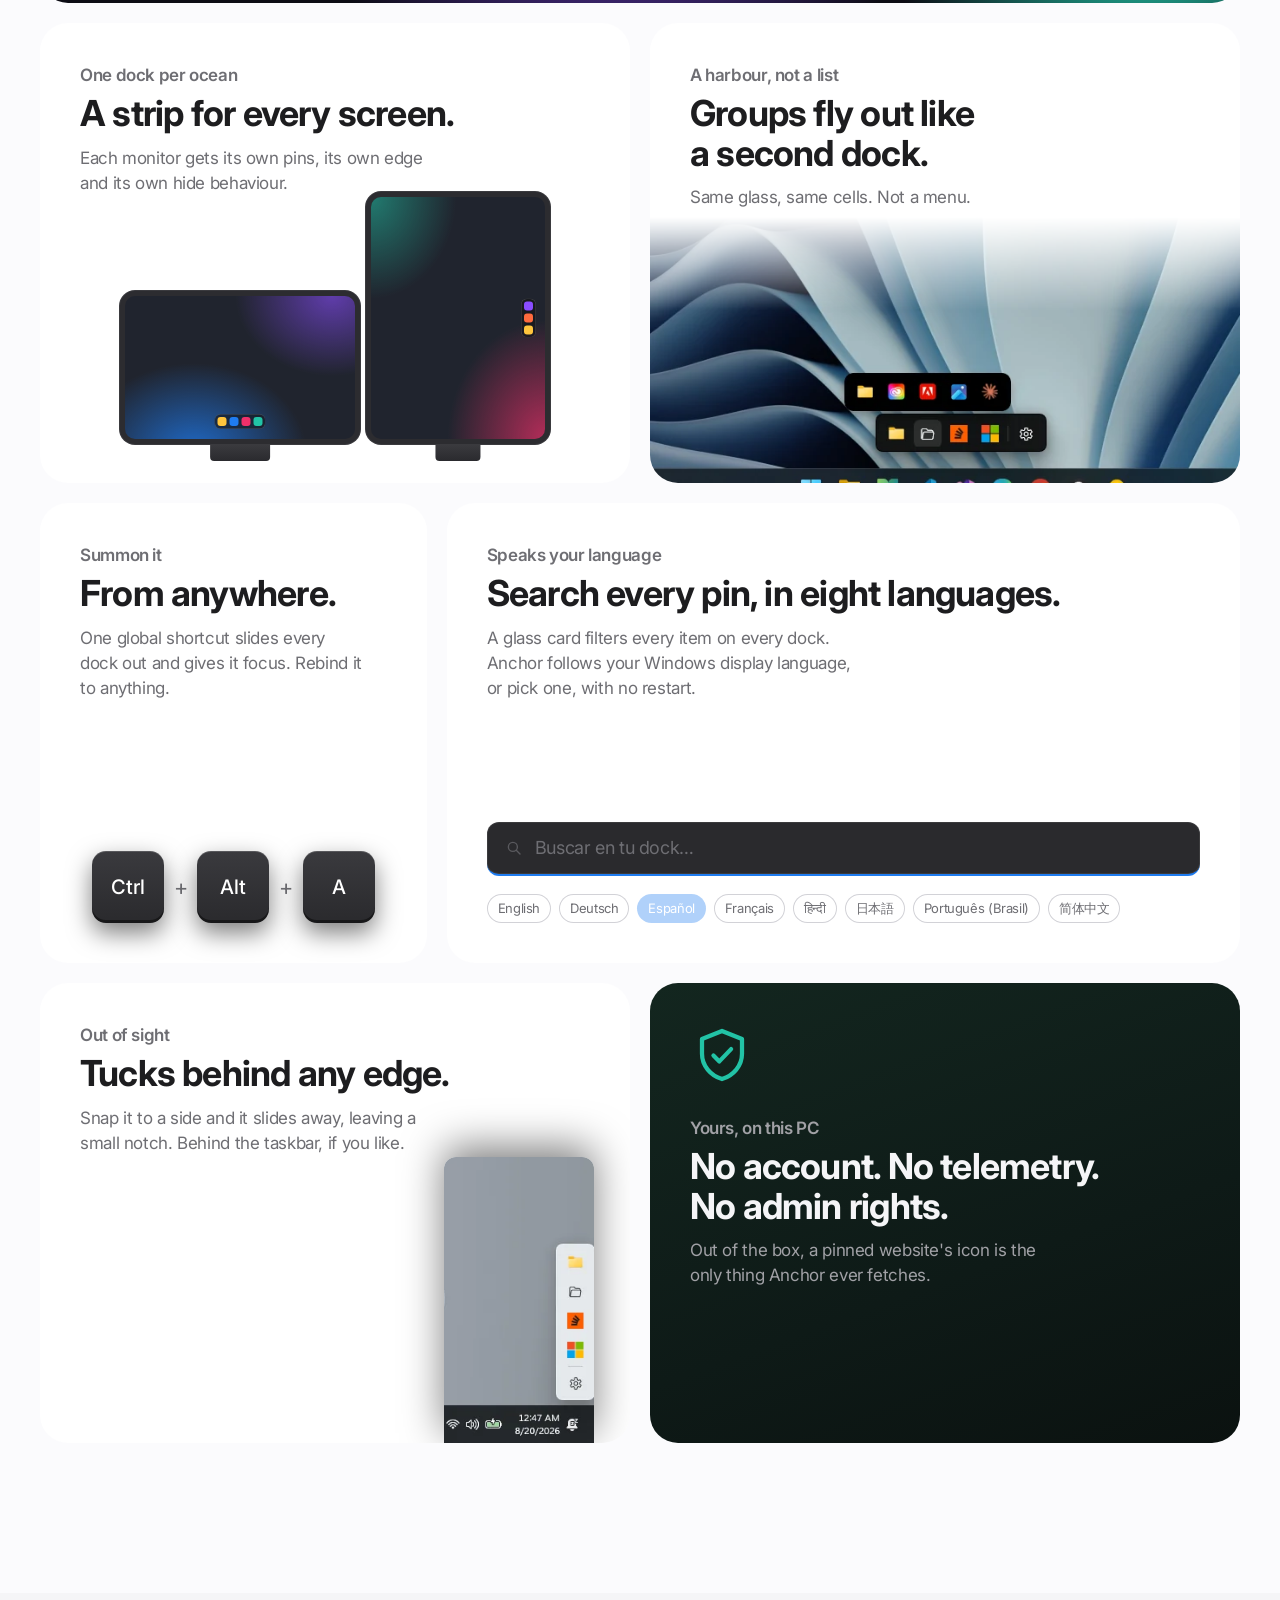
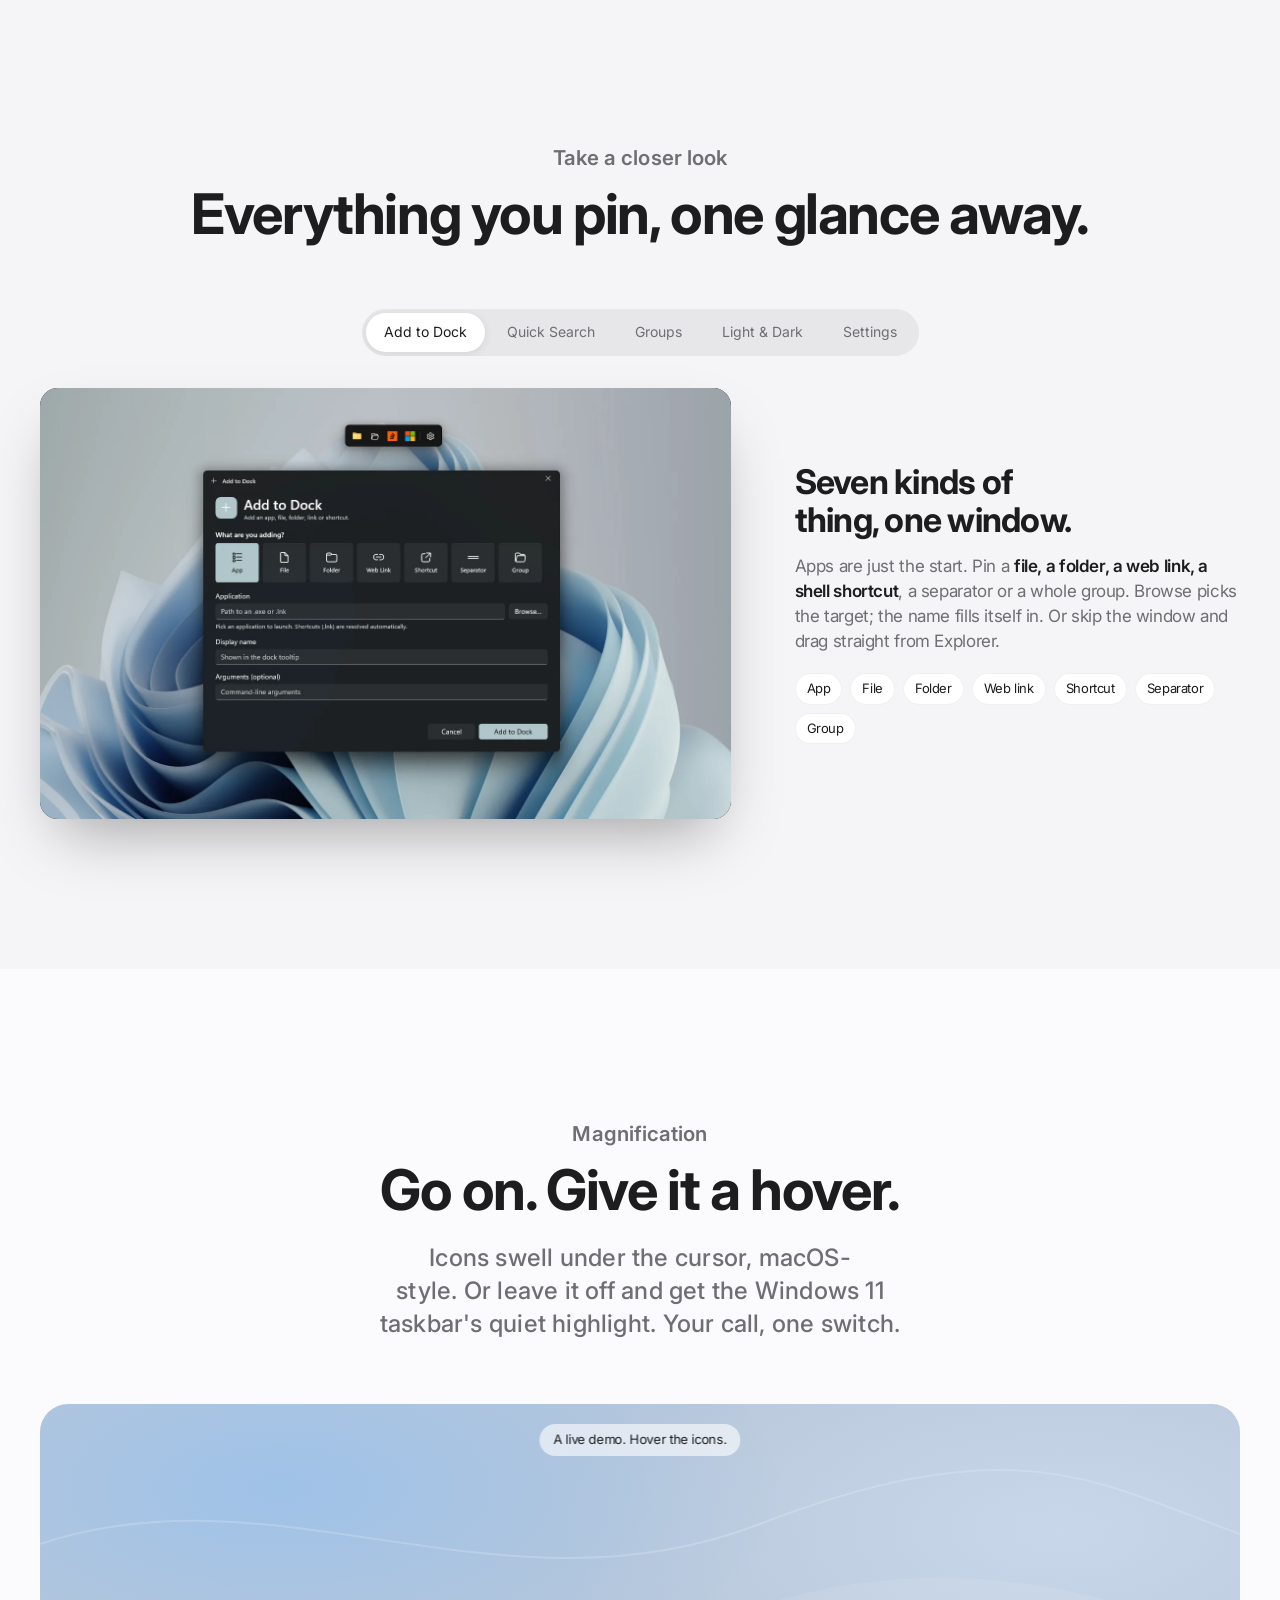
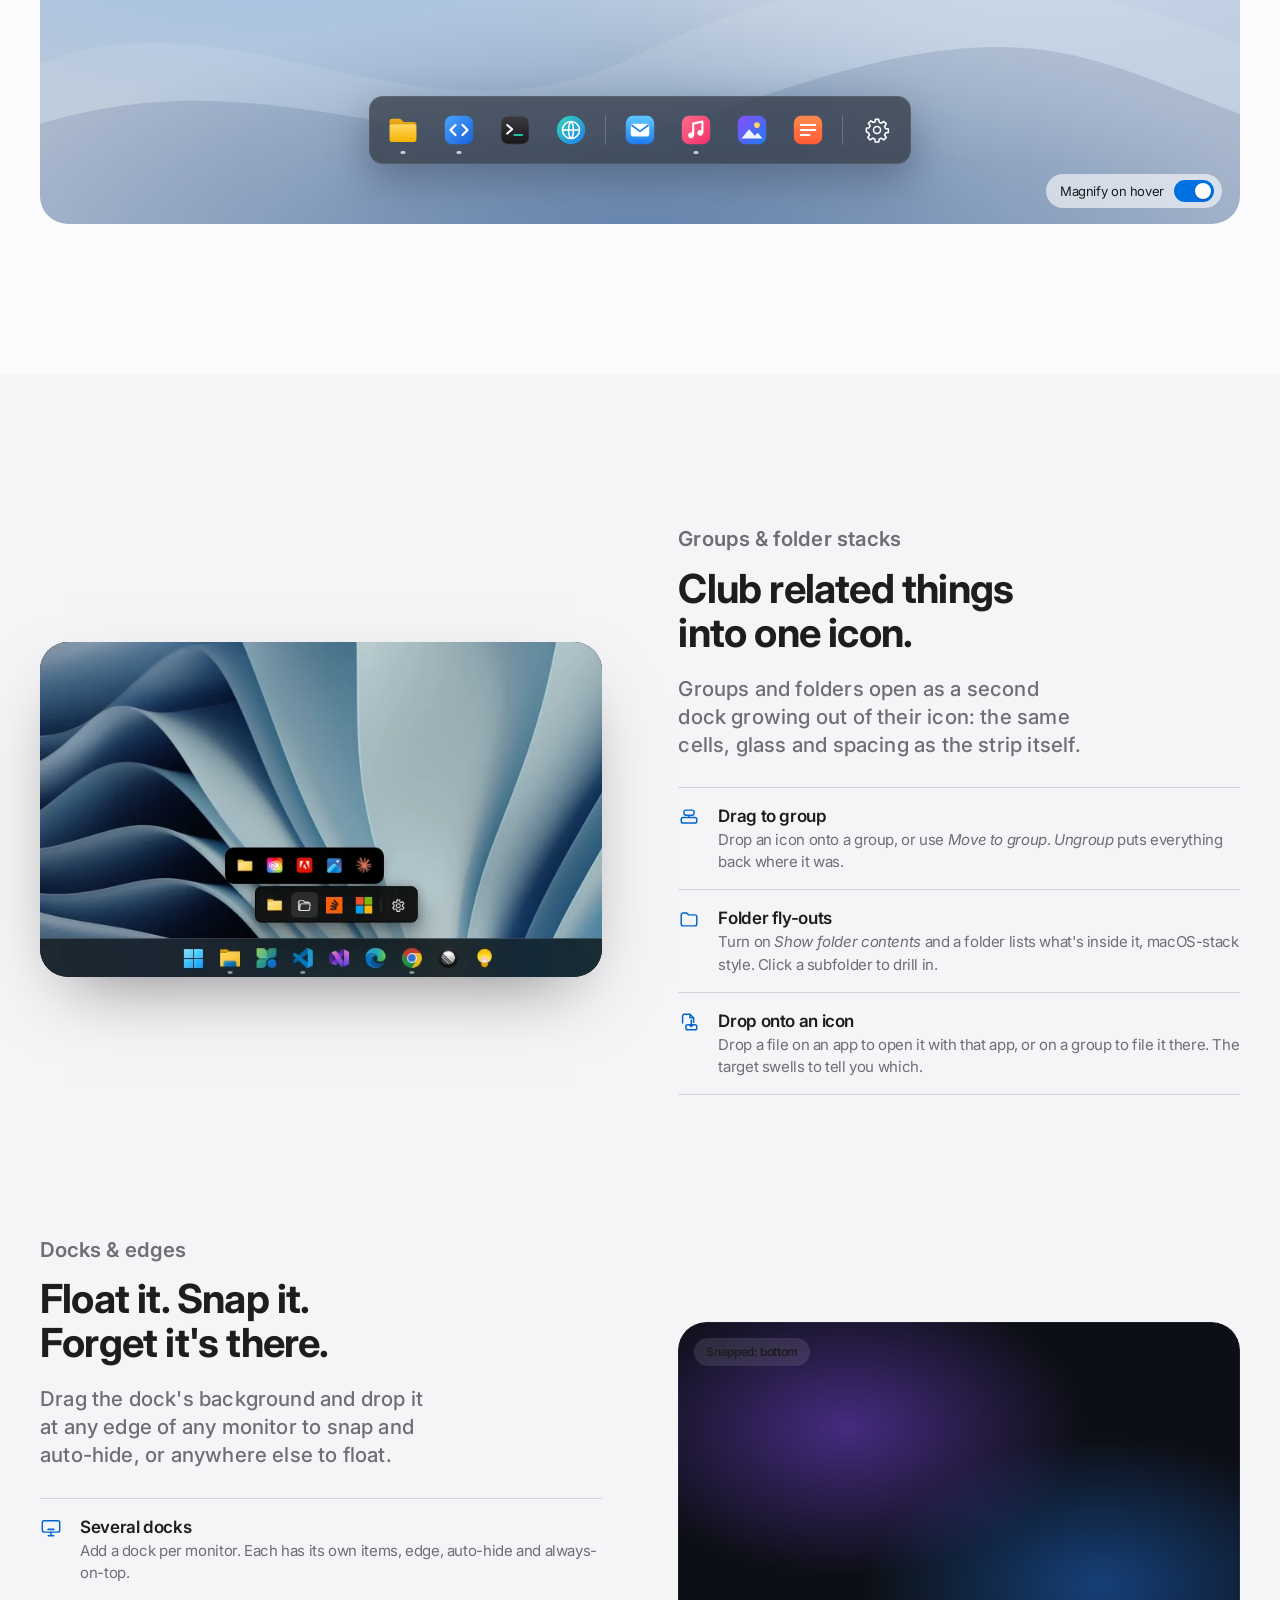
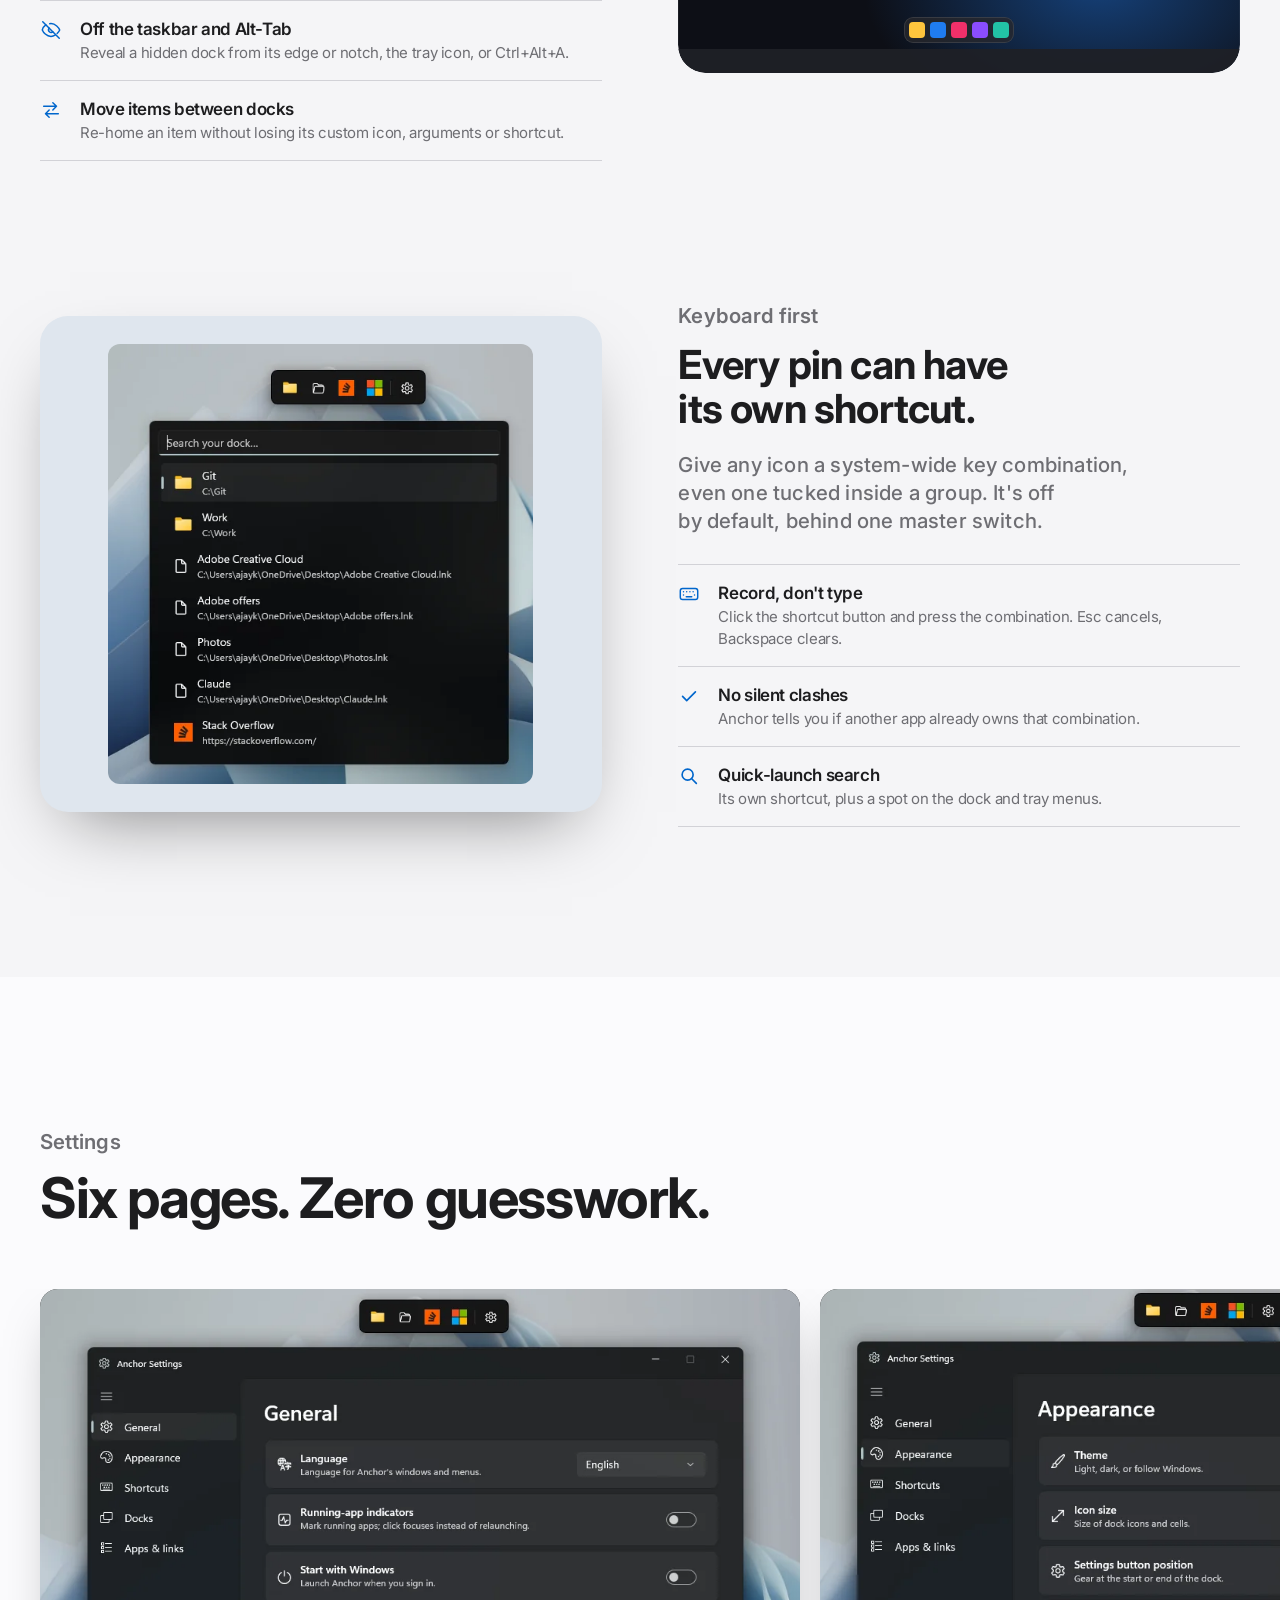
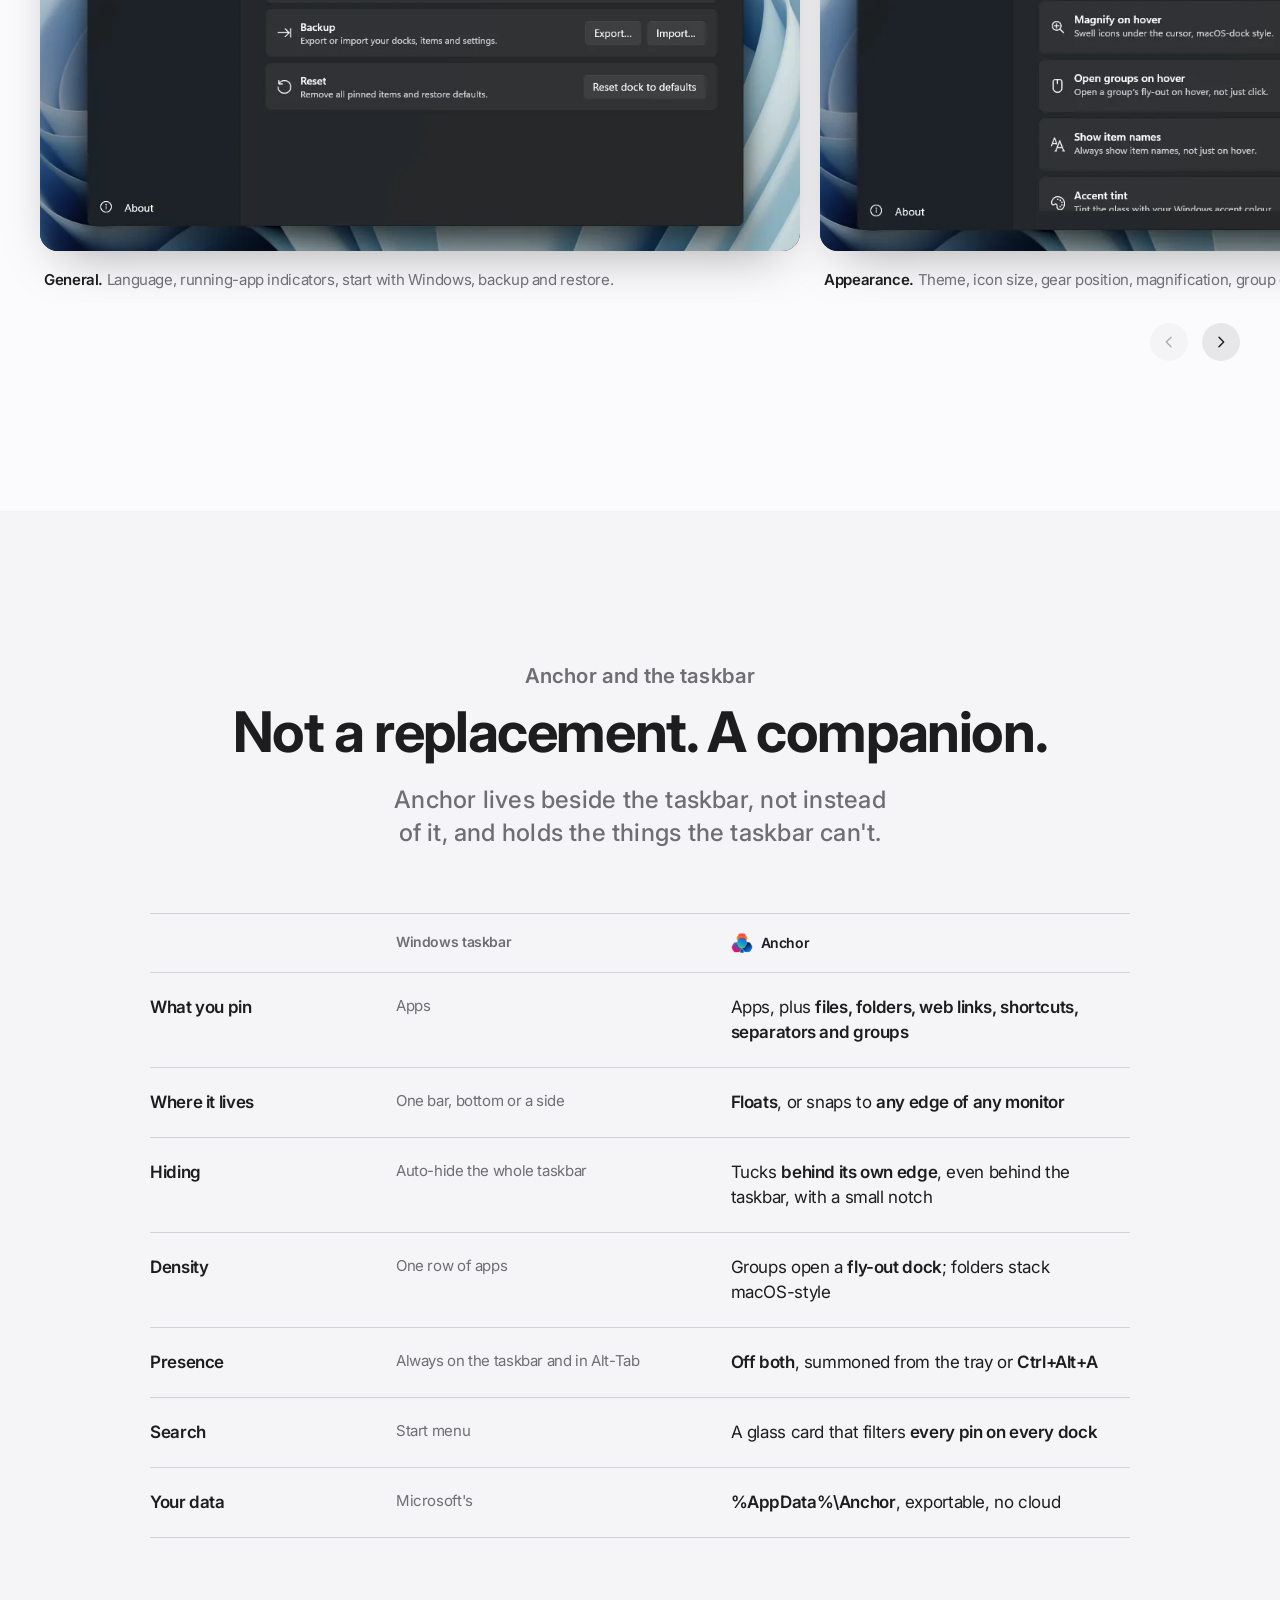
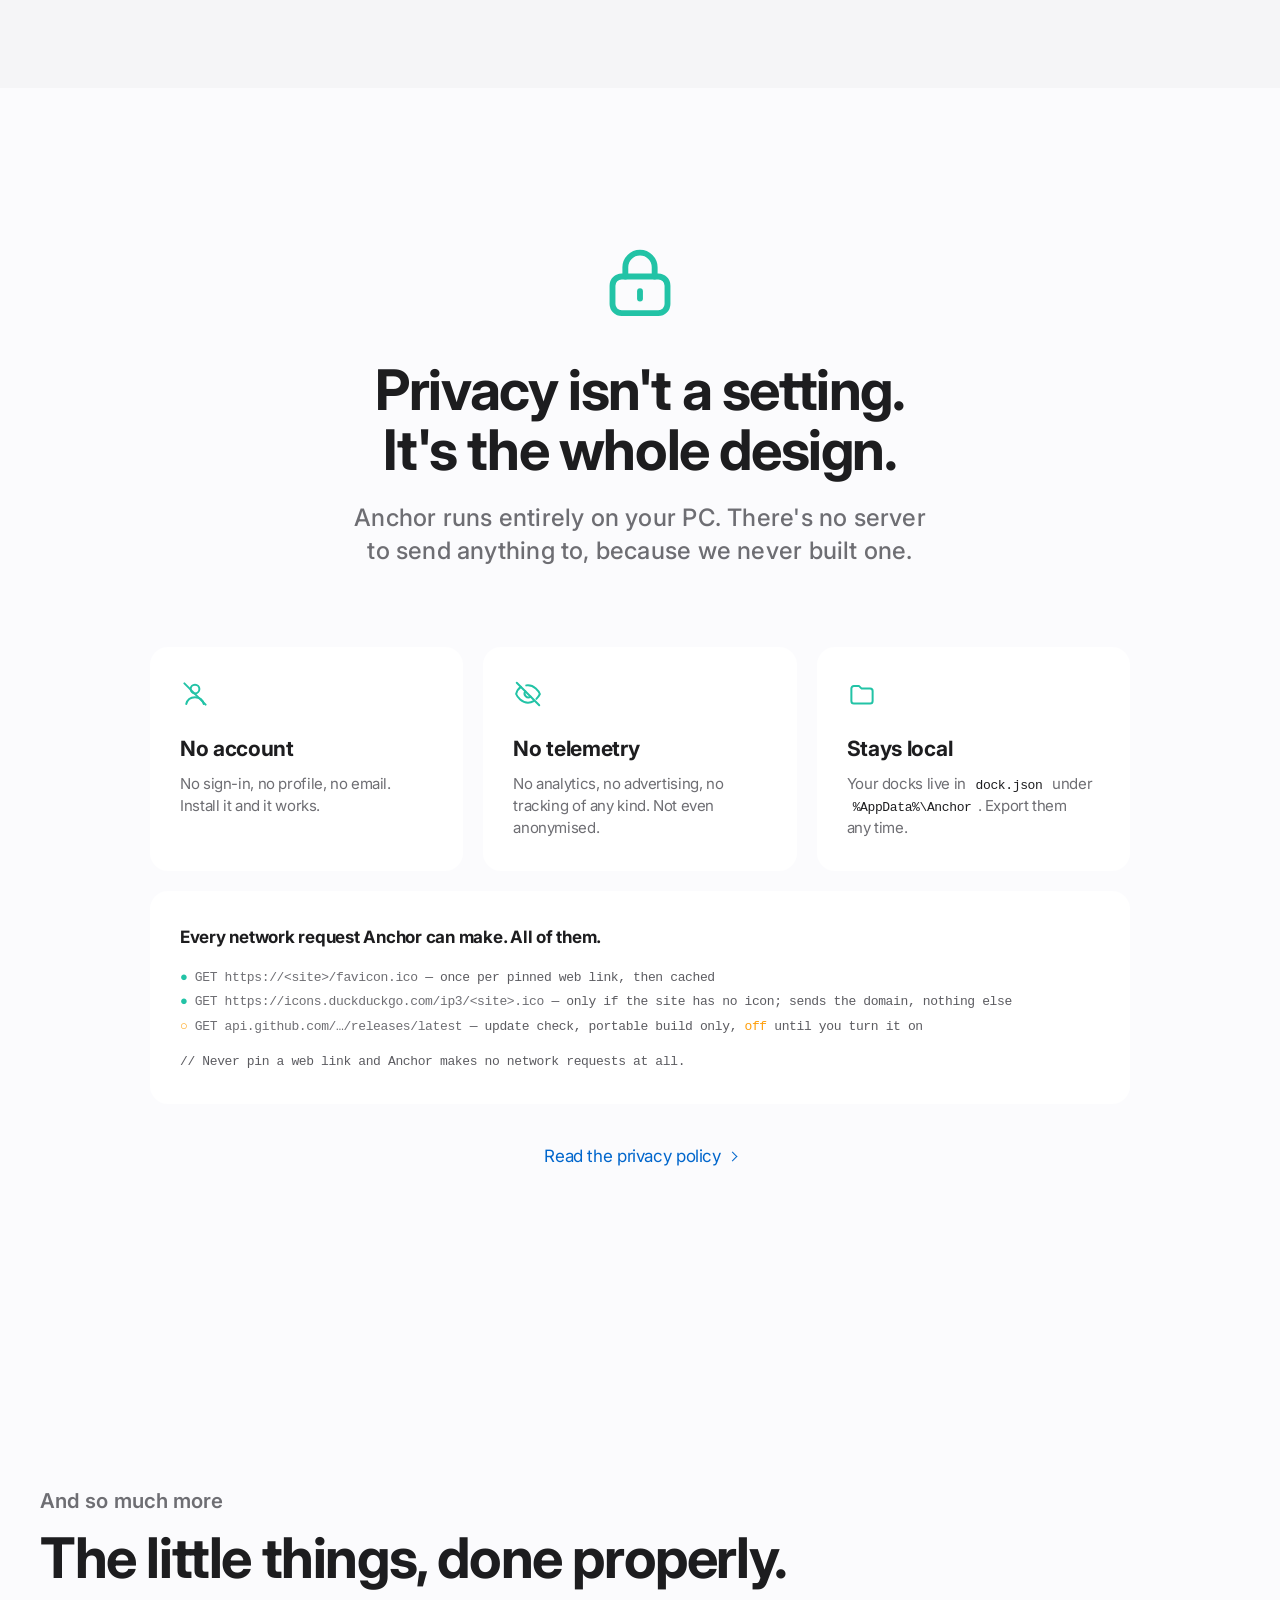
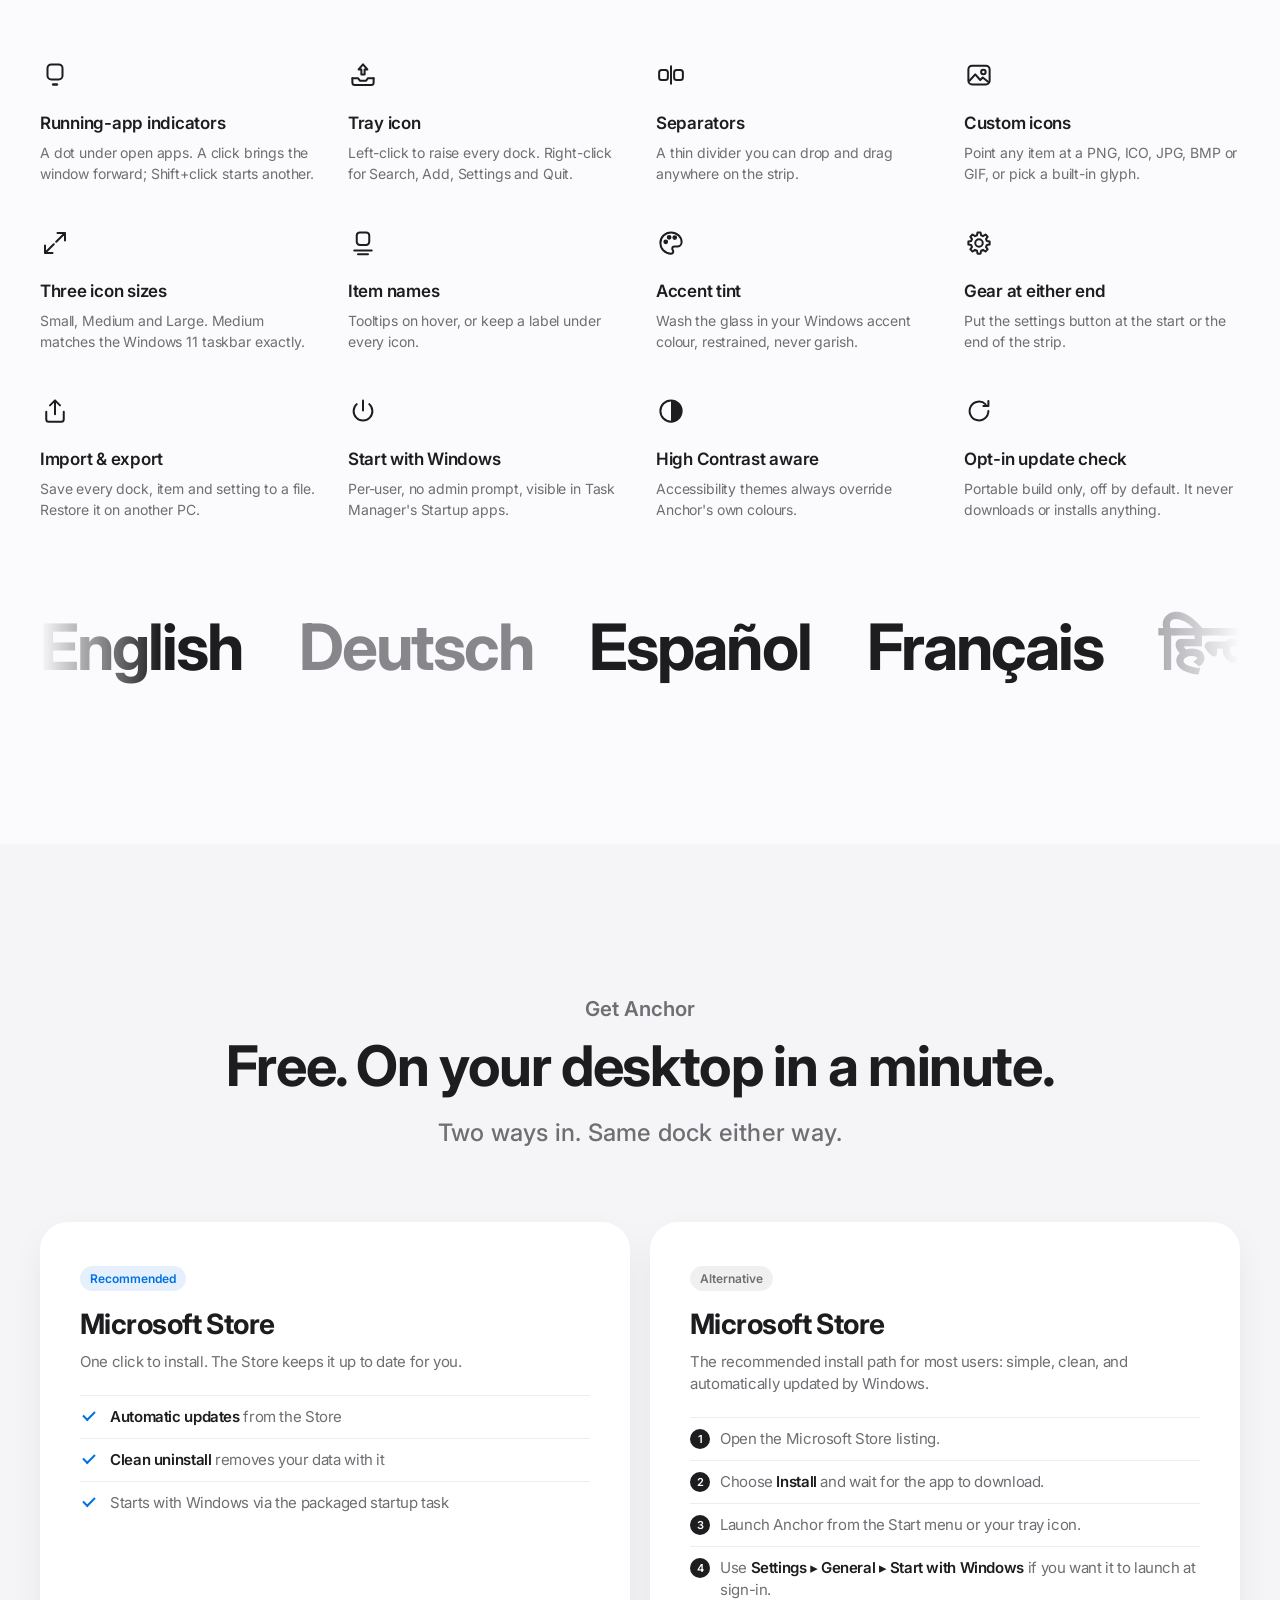
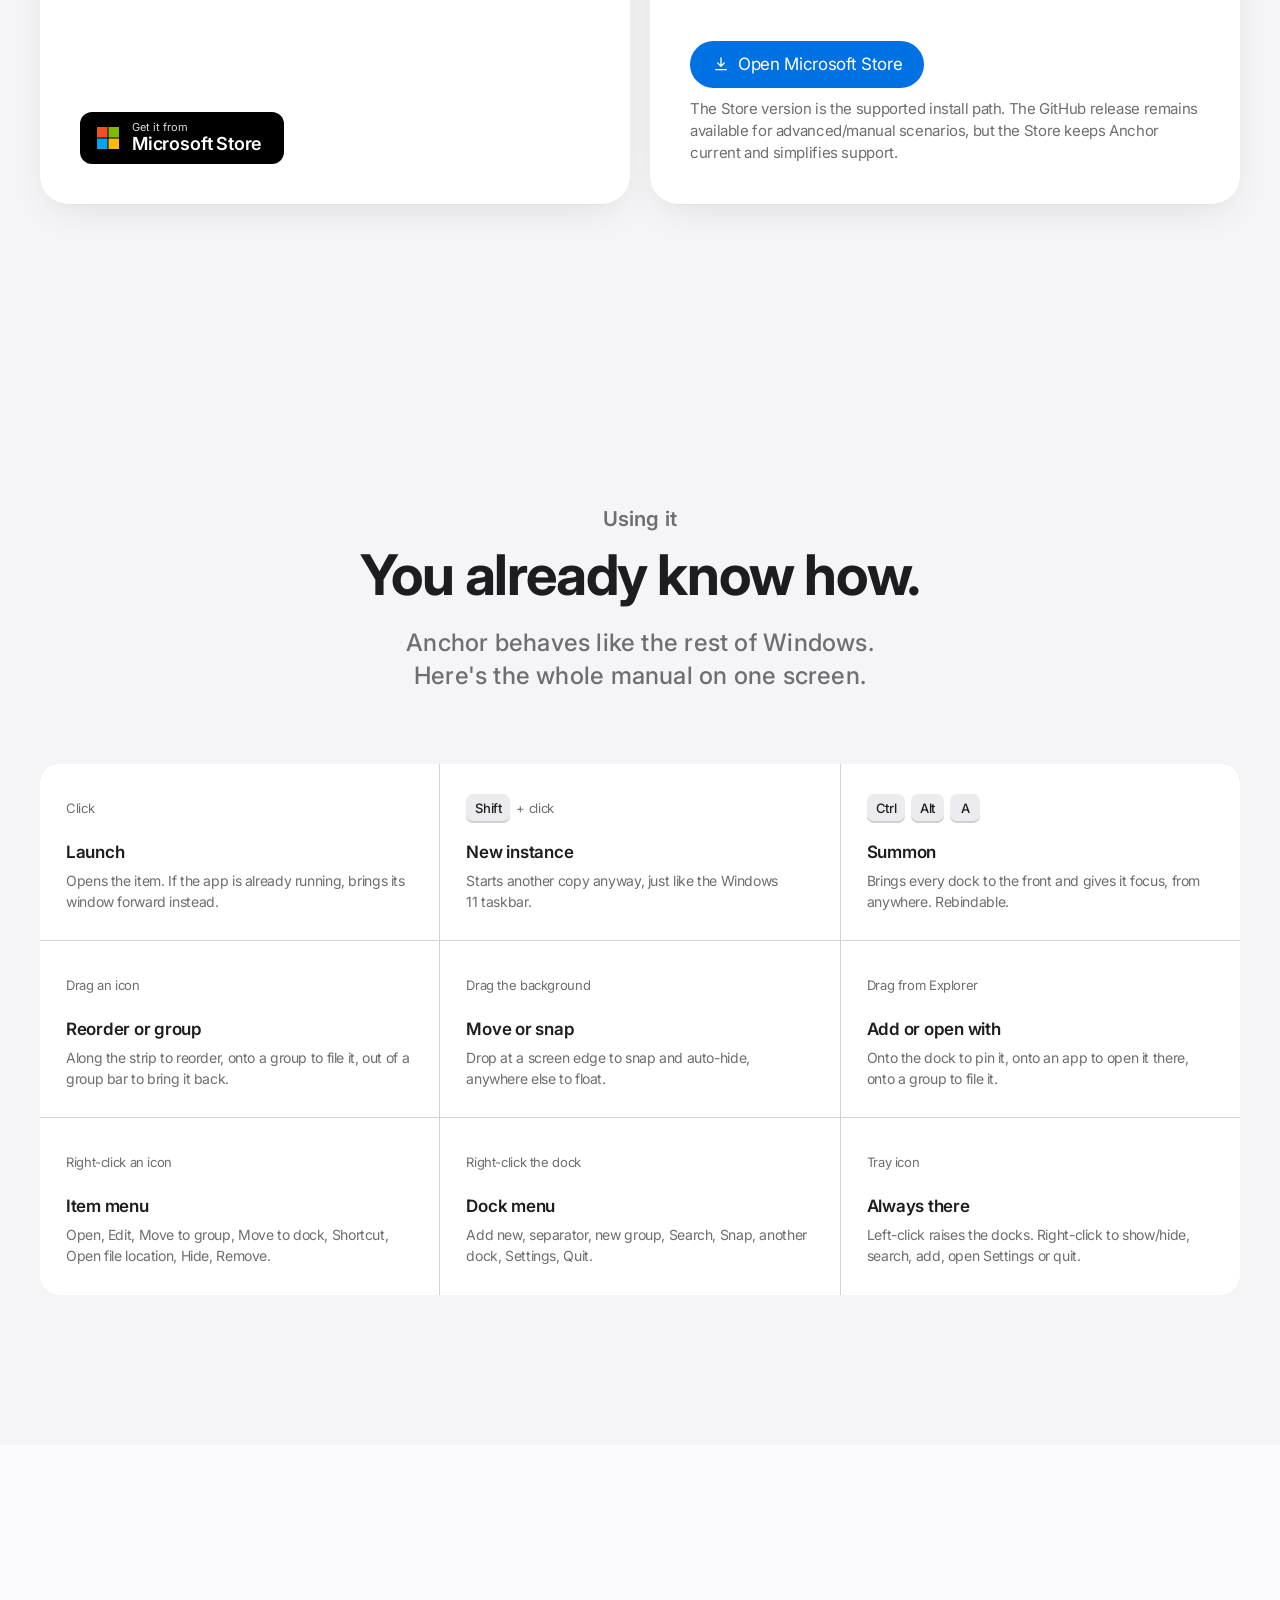
==== commit d16f75d7: "Add Open Graph and Twitter meta tags for improved SEO and social sharing" ====
--- a/website/index.html
+++ b/website/index.html
@@ -3,8 +3,8 @@
 <head>
   <meta charset="utf-8">
   <meta name="viewport" content="width=device-width, initial-scale=1, viewport-fit=cover">
-  <title>Anchor — A glass dock for Windows</title>
-  <meta name="description" content="Anchor is a free, open-source WinUI 3 dock for Windows 11. Pin apps, files, folders and web links, snap to any edge of any monitor, and summon it with Ctrl+Alt+A. No accounts, no telemetry, no admin rights.">
+  <title>Anchor — Free Windows Dock for Apps, Files &amp; Links</title>
+  <meta name="description" content="Anchor is a free, open-source Windows dock and app launcher built on WinUI 3 and dotnet. Pin apps, files, folders and web links, and launch them across multiple monitors with a shortcut.">
   <meta name="theme-color" content="#000000">
   <meta name="color-scheme" content="light dark">
   <link rel="canonical" href="https://www.anchodock-app.com/">
@@ -42,7 +42,8 @@
     "alternateName": "Anchor Dock",
     "applicationCategory": "UtilitiesApplication",
     "operatingSystem": "Windows 11, Windows 10 version 1809 or later",
-    "softwareVersion": "1.2.3",
+    "softwareVersion": "1.2.4",
+    "keywords": ["Windows dock", "Windows app launcher", "desktop dock for Windows", "multi-monitor app dock", "open-source Windows dock"],
     "description": "A native WinUI 3 dock for Windows. Pin apps, files, folders and web links; snap to any edge of any monitor; summon with Ctrl+Alt+A.",
     "url": "https://www.anchodock-app.com/",
     "downloadUrl": "https://apps.microsoft.com/detail/9nlp5cwmkdj0",
@@ -187,7 +188,7 @@
     <img class="hero__logo reveal" src="assets/img/logo.png" alt="" width="84" height="84">
     <p class="hero__eyebrow reveal">Anchor for Windows</p>
     <h1 class="headline reveal reveal-d1" id="hero-title">Drop anchor.<br><span class="gradient-text">Launch anything.</span></h1>
-    <p class="lede reveal reveal-d2">A native glass dock for the apps, files, folders and links you actually reach for. It stays out of the way until you whistle for it.</p>
+    <p class="lede reveal reveal-d2">A native Windows desktop dock and app launcher for the apps, files, folders and links you actually reach for. It stays out of the way until you whistle for it.</p>
     <div class="cta-row reveal reveal-d3">
       <a class="btn" href="https://apps.microsoft.com/detail/9nlp5cwmkdj0">
         <svg aria-hidden="true"><use href="#i-windows"/></svg>
@@ -195,7 +196,7 @@
       </a>
       <a class="more" href="changelog.html">View changelog</a>
     </div>
-    <p class="hero__meta reveal reveal-d3">Free &amp; open source · Windows 11 · x64 and ARM64 · Version 1.2.3</p>
+    <p class="hero__meta reveal reveal-d3">Free &amp; open source · Windows 11 · x64 and ARM64 · Version 1.2.4</p>
   </div>
 
   <div class="hero__stage" aria-hidden="false">
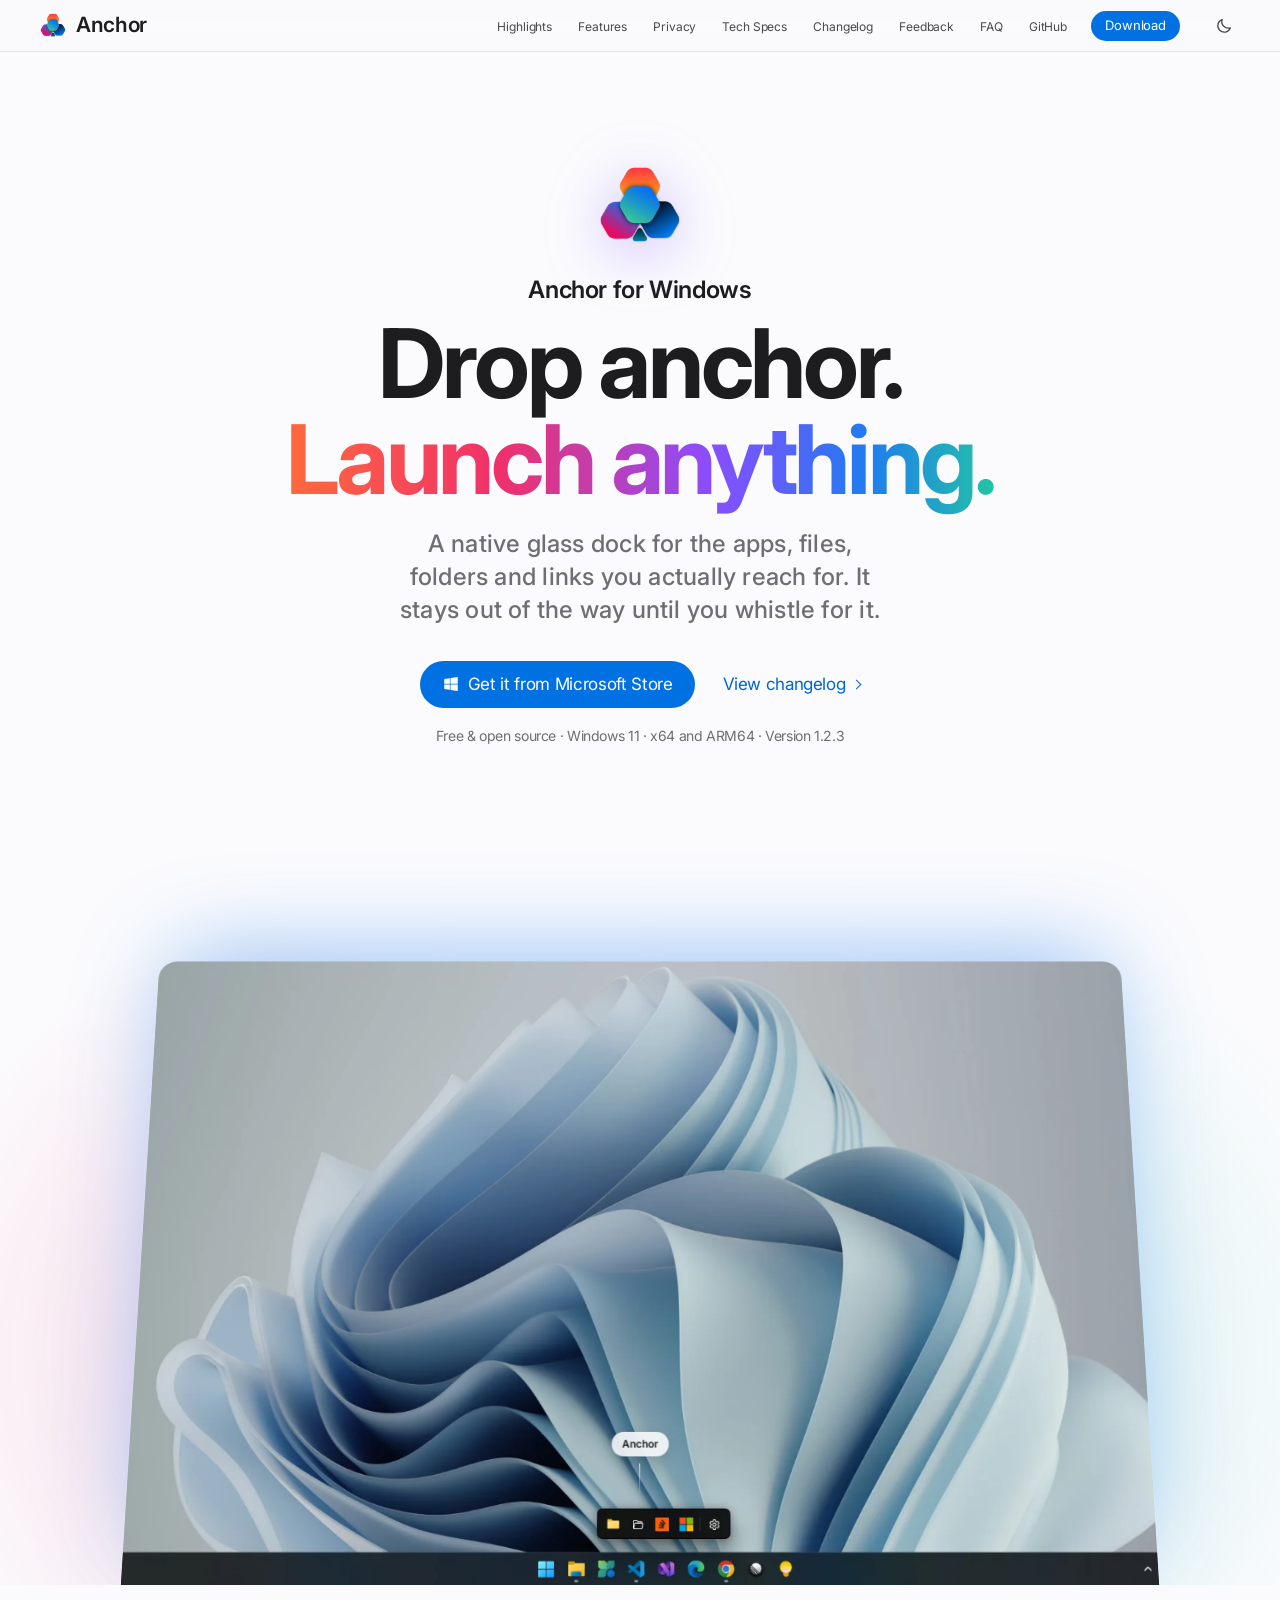
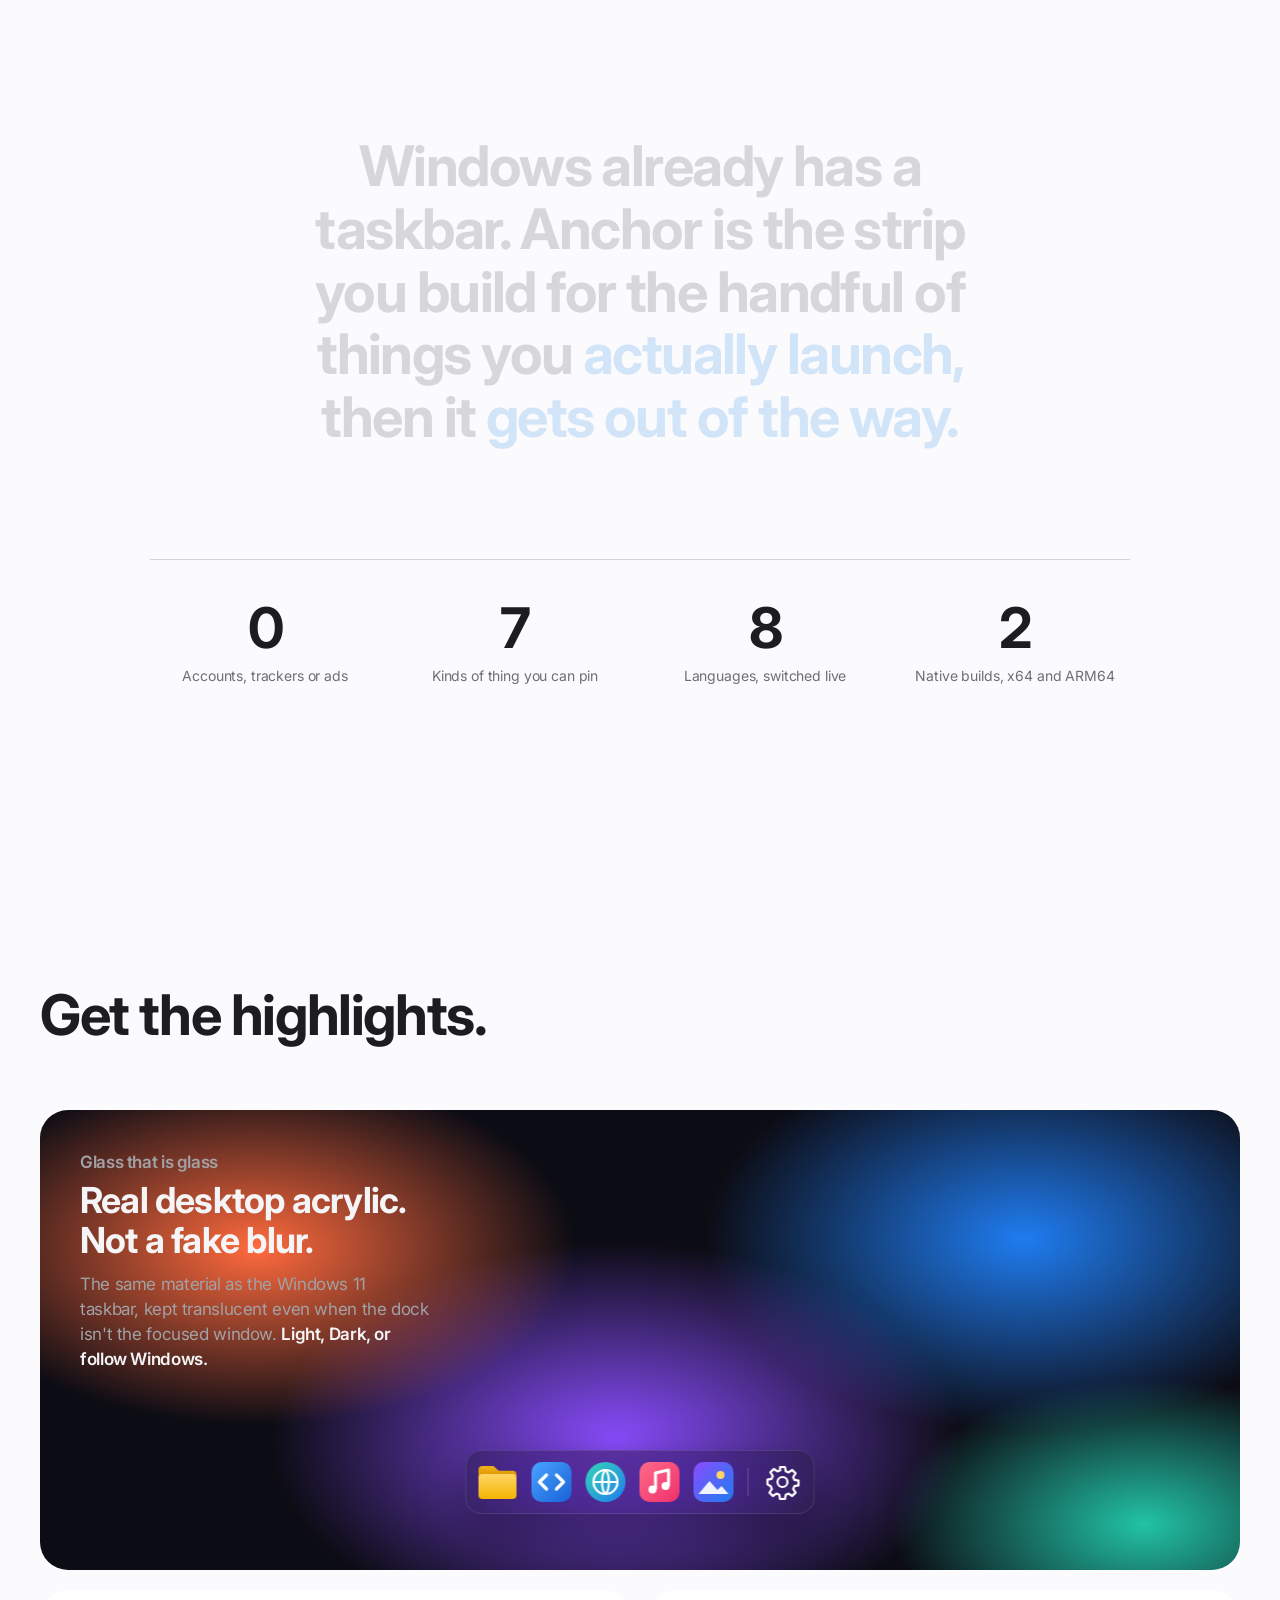
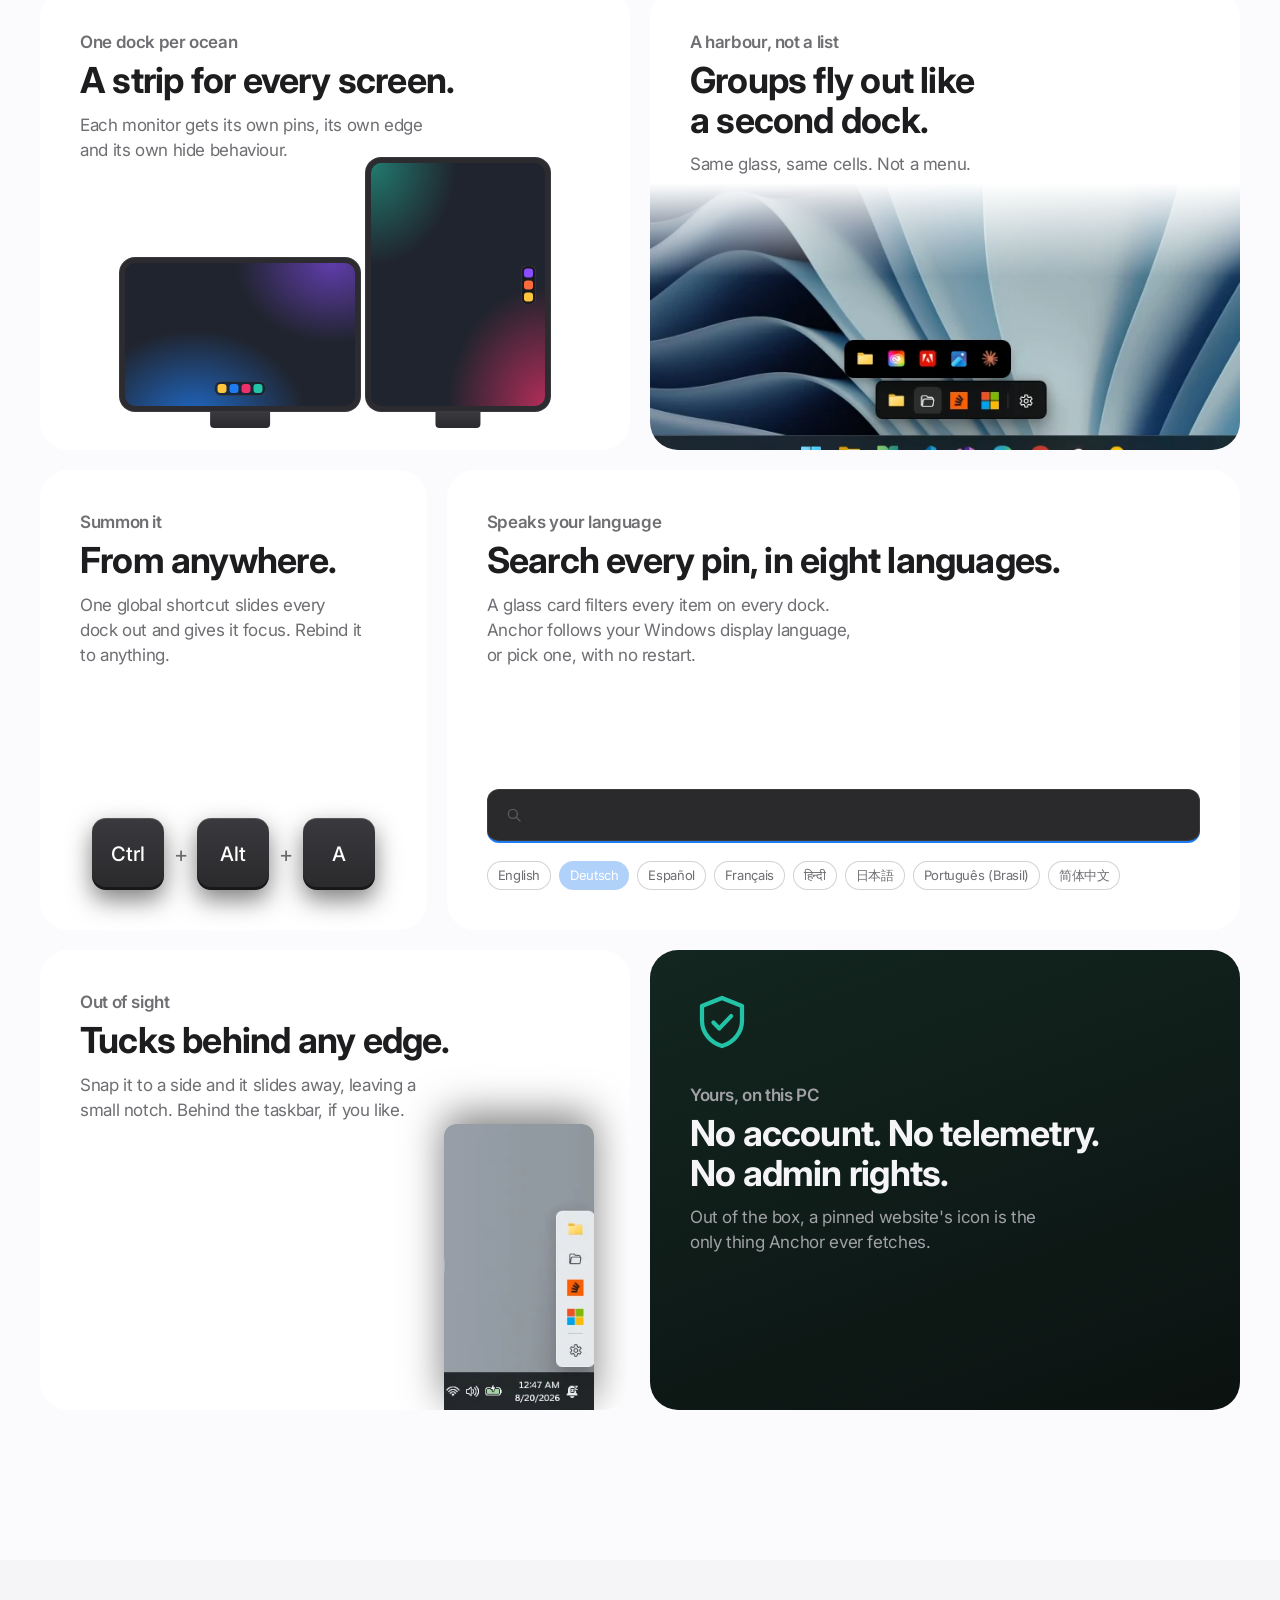
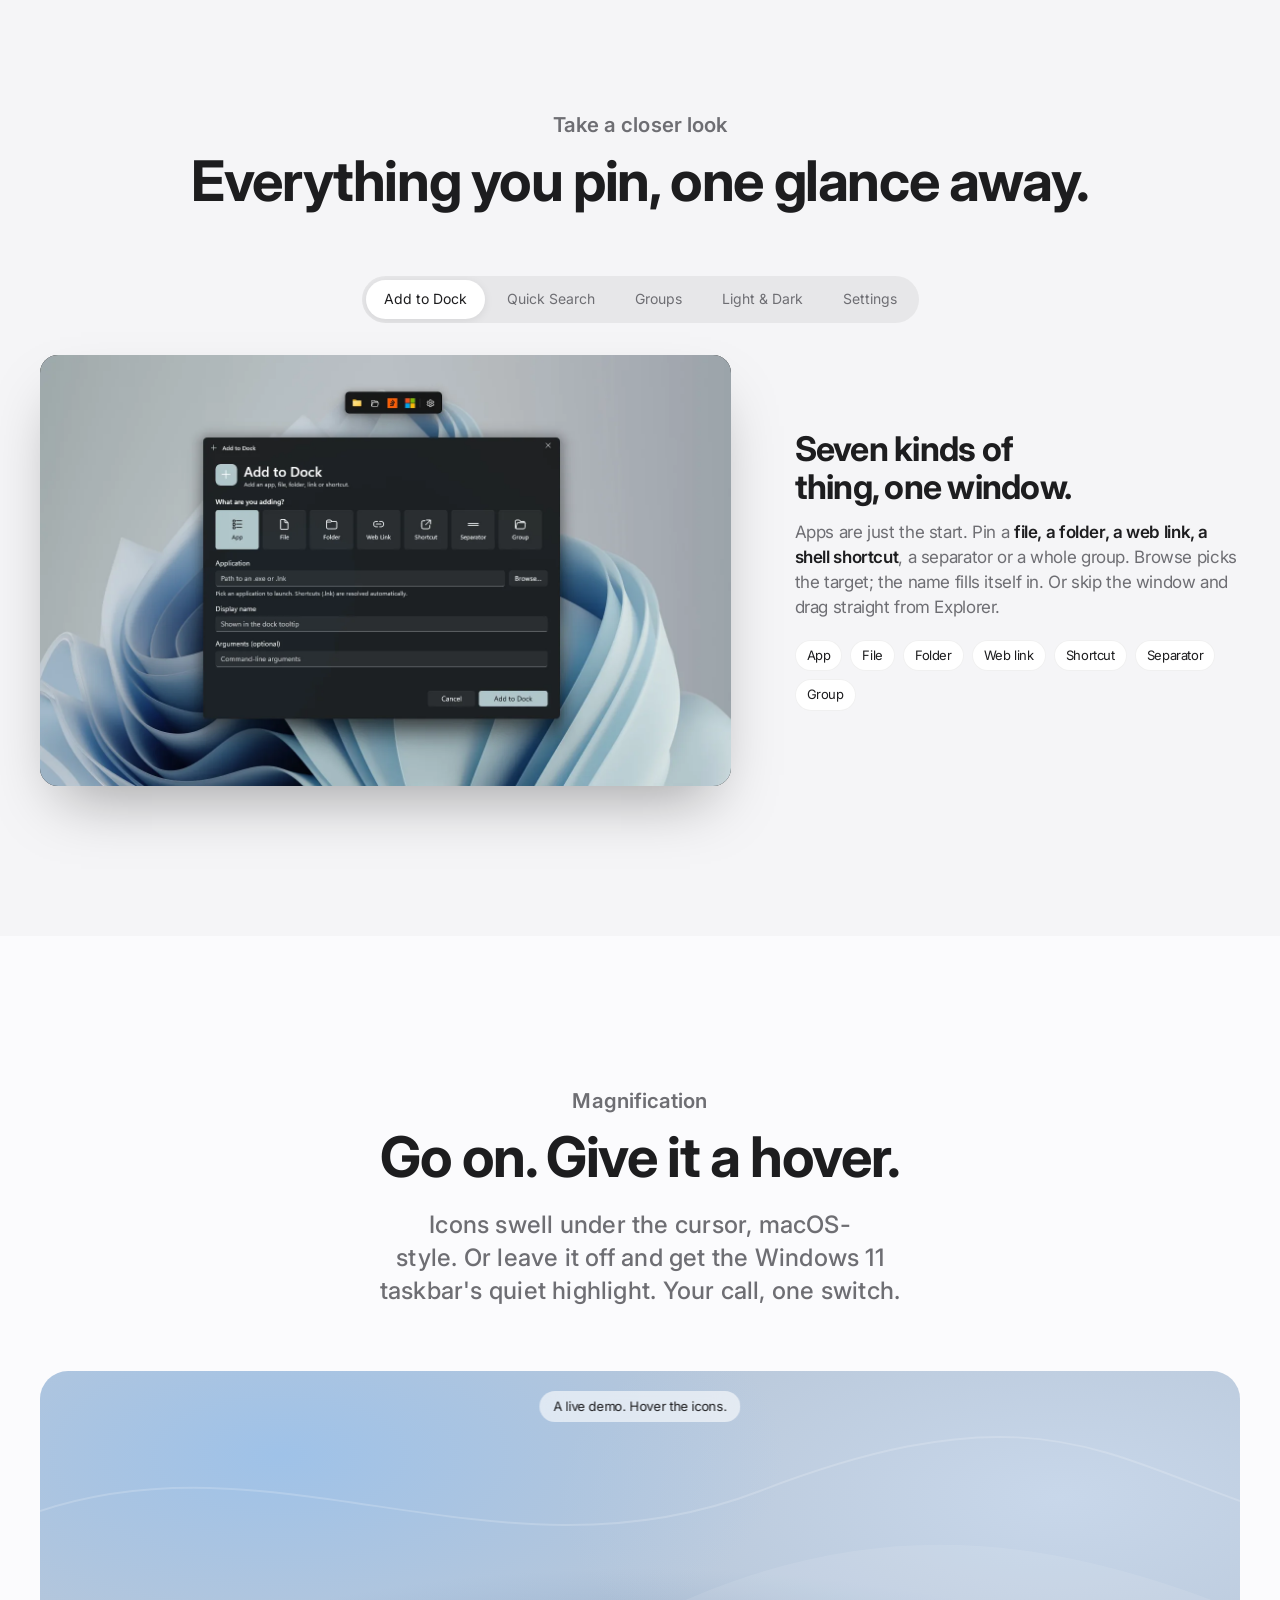
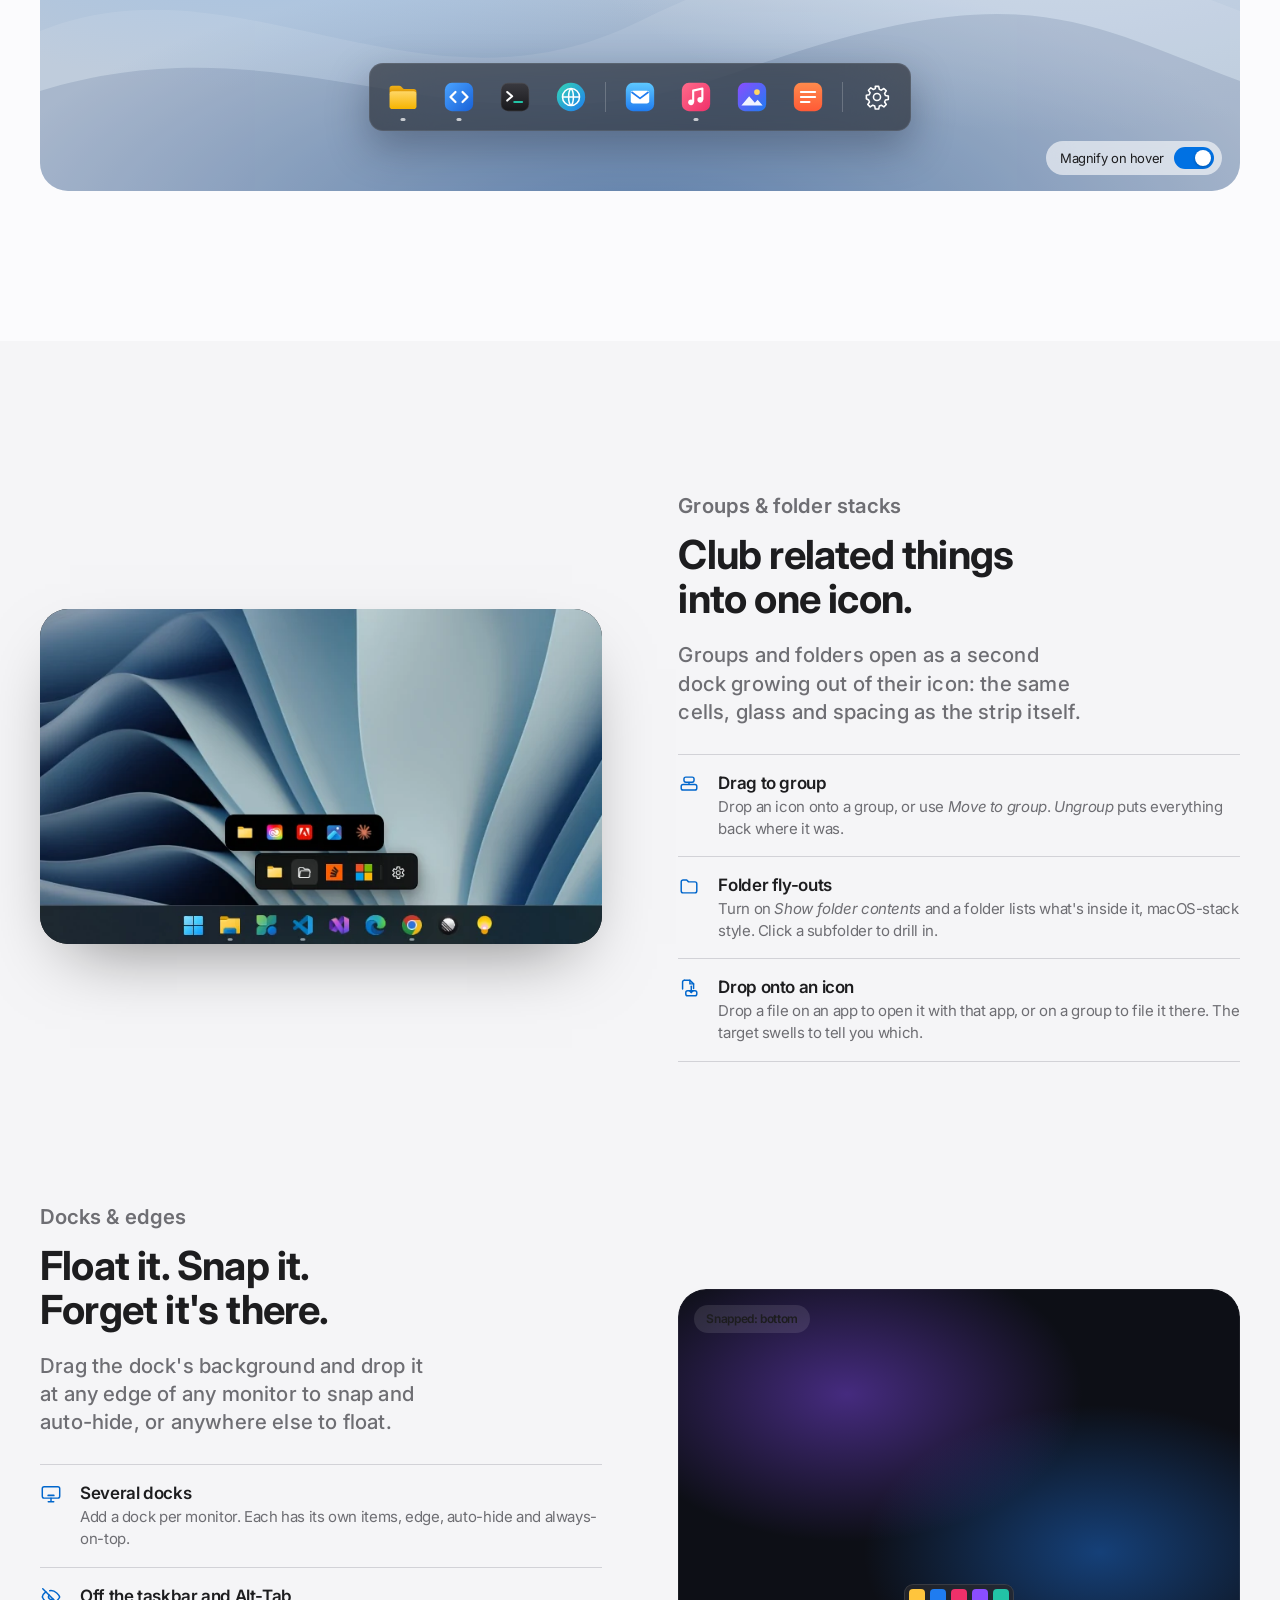
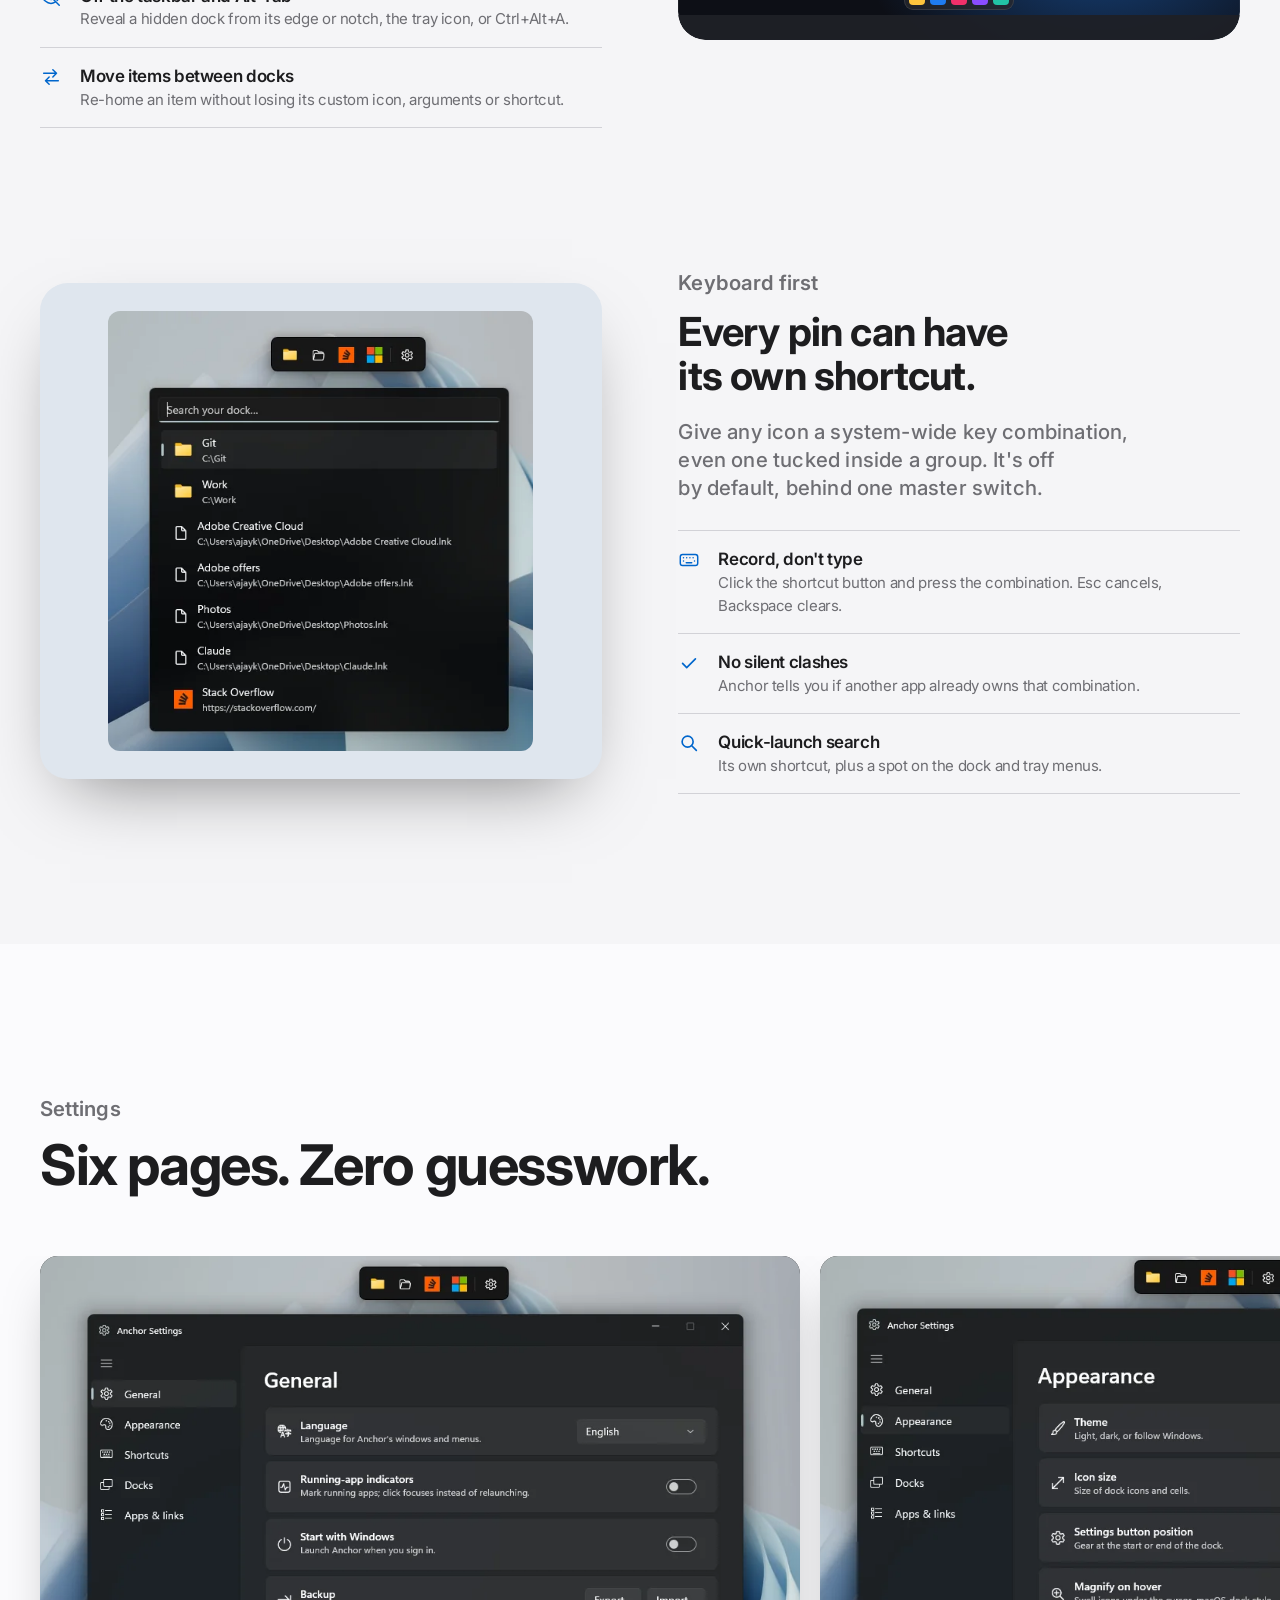
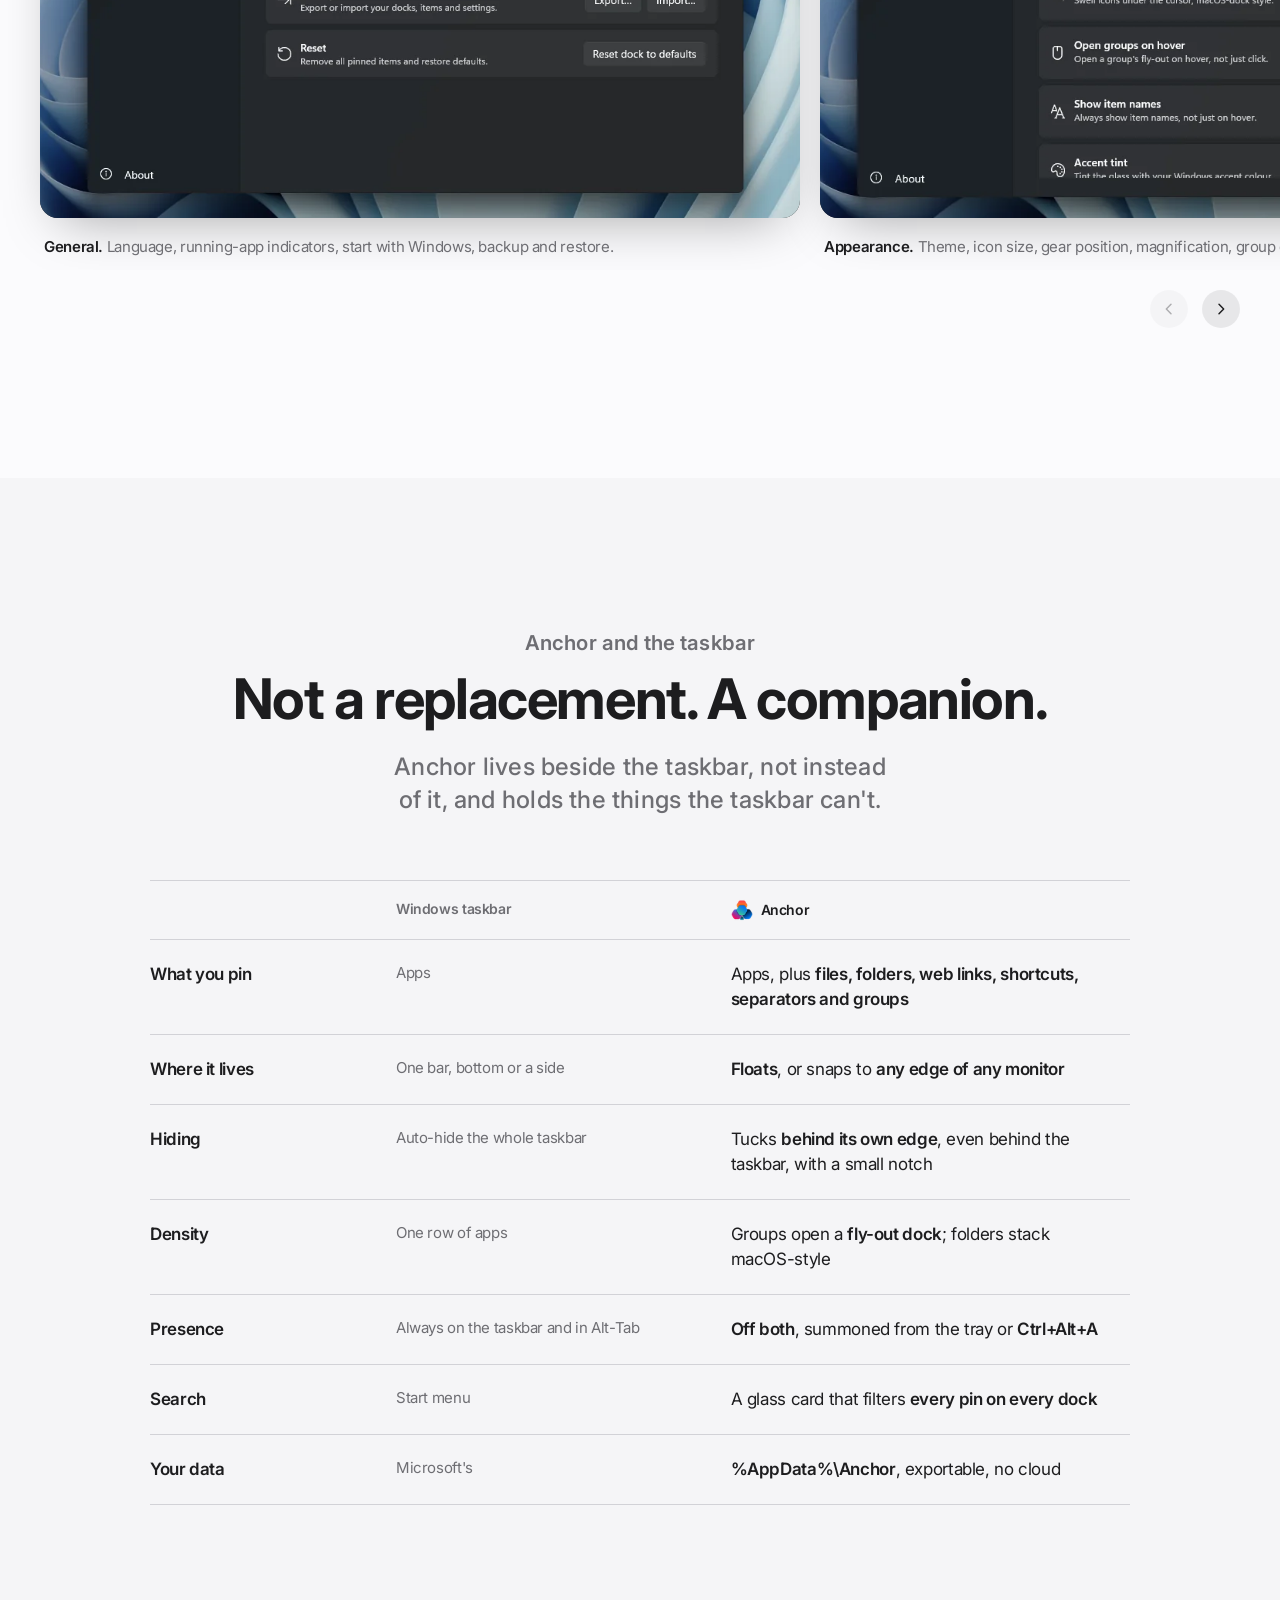
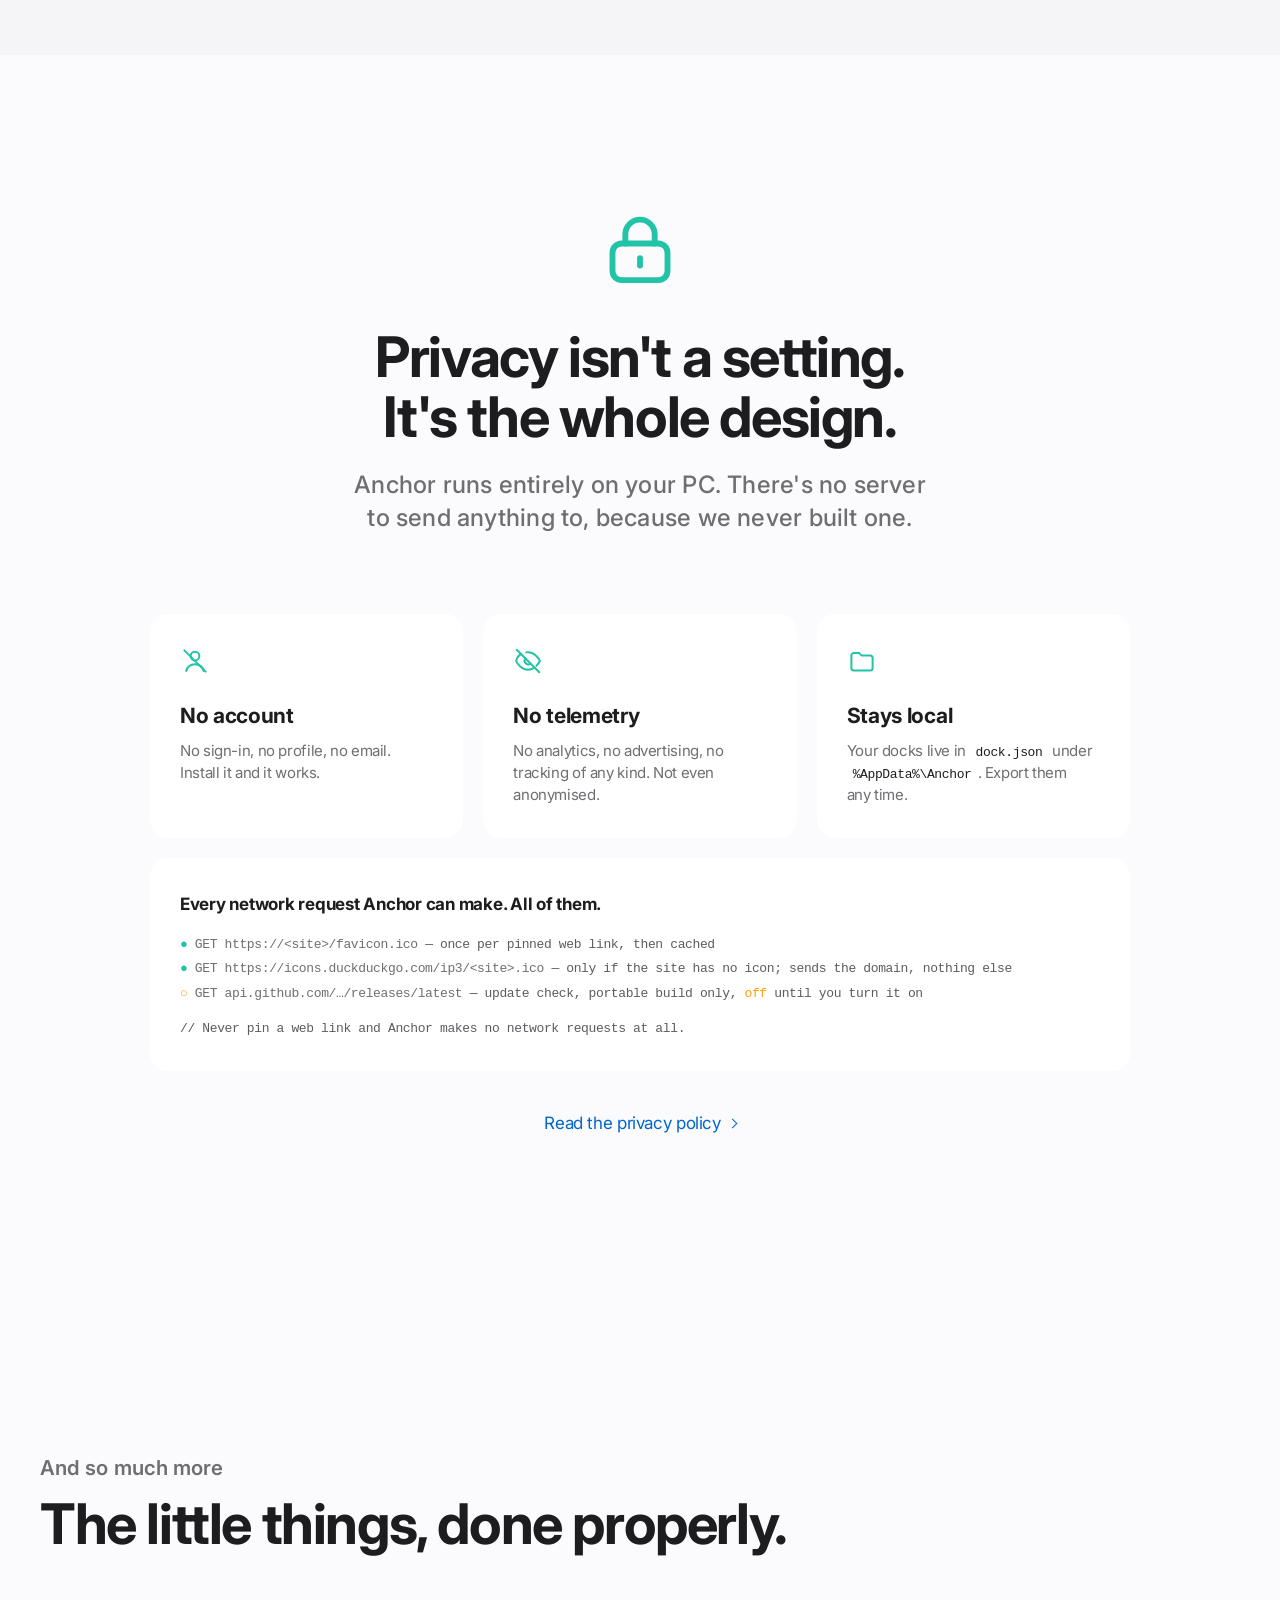
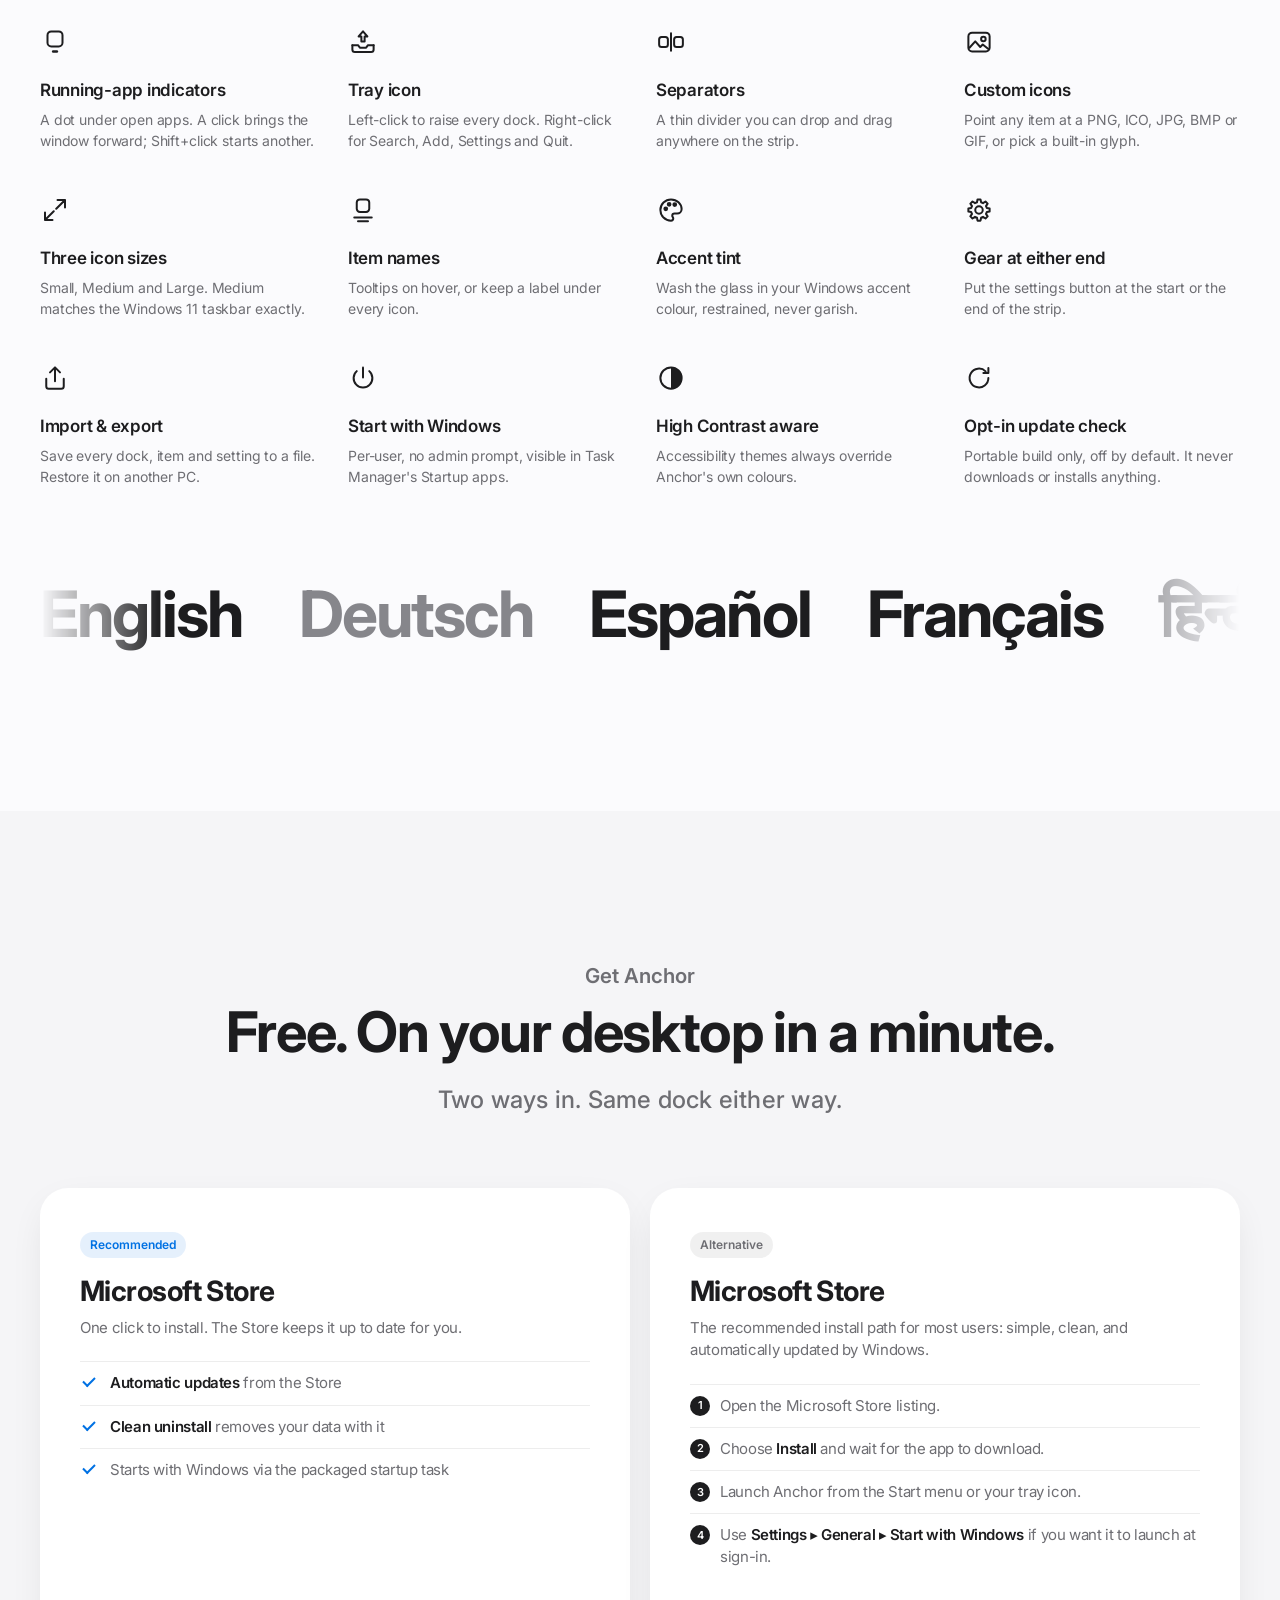
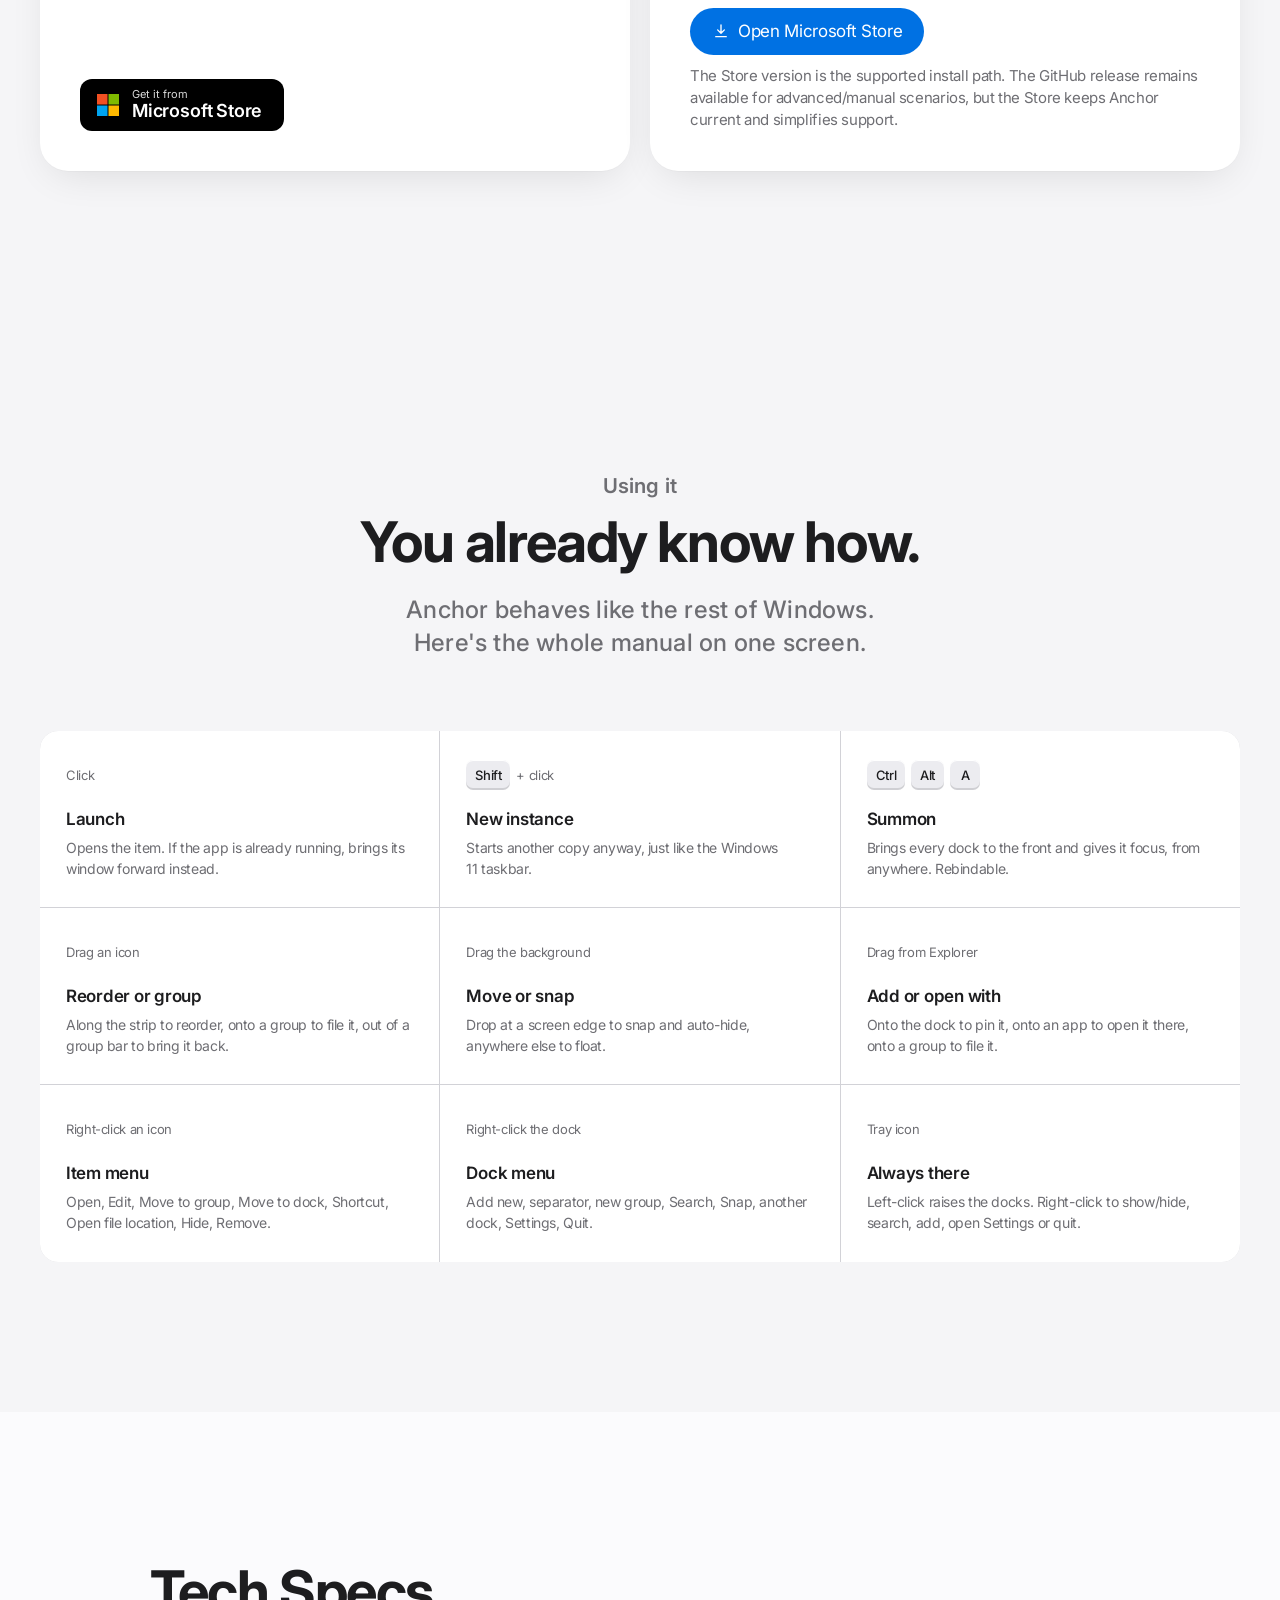
==== commit 3911e2bd: "Update title and description for improved clarity and branding" ====
--- a/website/index.html
+++ b/website/index.html
@@ -3,8 +3,8 @@
 <head>
   <meta charset="utf-8">
   <meta name="viewport" content="width=device-width, initial-scale=1, viewport-fit=cover">
-  <title>Anchor — Free Windows Dock for Apps, Files &amp; Links</title>
-  <meta name="description" content="Anchor is a free, open-source Windows dock and app launcher built on WinUI 3 and dotnet. Pin apps, files, folders and web links, and launch them across multiple monitors with a shortcut.">
+  <title>AnchorDock</title>
+  <meta name="description" content="Anchor is a floating Windows dock and app launcher built on WinUI 3 and dotnet. Pin apps, files, folders and web links, and launch them across multiple monitors with a shortcut.">
   <meta name="theme-color" content="#000000">
   <meta name="color-scheme" content="light dark">
   <link rel="canonical" href="https://www.anchodock-app.com/">
@@ -38,12 +38,11 @@
   {
     "@context": "https://schema.org",
     "@type": "SoftwareApplication",
-    "name": "Anchor",
+    "name": "AnchorDock",
     "alternateName": "Anchor Dock",
     "applicationCategory": "UtilitiesApplication",
     "operatingSystem": "Windows 11, Windows 10 version 1809 or later",
-    "softwareVersion": "1.2.4",
-    "keywords": ["Windows dock", "Windows app launcher", "desktop dock for Windows", "multi-monitor app dock", "open-source Windows dock"],
+    "softwareVersion": "1.2.3",
     "description": "A native WinUI 3 dock for Windows. Pin apps, files, folders and web links; snap to any edge of any monitor; summon with Ctrl+Alt+A.",
     "url": "https://www.anchodock-app.com/",
     "downloadUrl": "https://apps.microsoft.com/detail/9nlp5cwmkdj0",
@@ -188,7 +187,7 @@
     <img class="hero__logo reveal" src="assets/img/logo.png" alt="" width="84" height="84">
     <p class="hero__eyebrow reveal">Anchor for Windows</p>
     <h1 class="headline reveal reveal-d1" id="hero-title">Drop anchor.<br><span class="gradient-text">Launch anything.</span></h1>
-    <p class="lede reveal reveal-d2">A native Windows desktop dock and app launcher for the apps, files, folders and links you actually reach for. It stays out of the way until you whistle for it.</p>
+    <p class="lede reveal reveal-d2">A native glass dock for the apps, files, folders and links you actually reach for. It stays out of the way until you whistle for it.</p>
     <div class="cta-row reveal reveal-d3">
       <a class="btn" href="https://apps.microsoft.com/detail/9nlp5cwmkdj0">
         <svg aria-hidden="true"><use href="#i-windows"/></svg>
@@ -196,7 +195,7 @@
       </a>
       <a class="more" href="changelog.html">View changelog</a>
     </div>
-    <p class="hero__meta reveal reveal-d3">Free &amp; open source · Windows 11 · x64 and ARM64 · Version 1.2.4</p>
+    <p class="hero__meta reveal reveal-d3">Free &amp; open source · Windows 11 · x64 and ARM64 · Version 1.2.3</p>
   </div>
 
   <div class="hero__stage" aria-hidden="false">
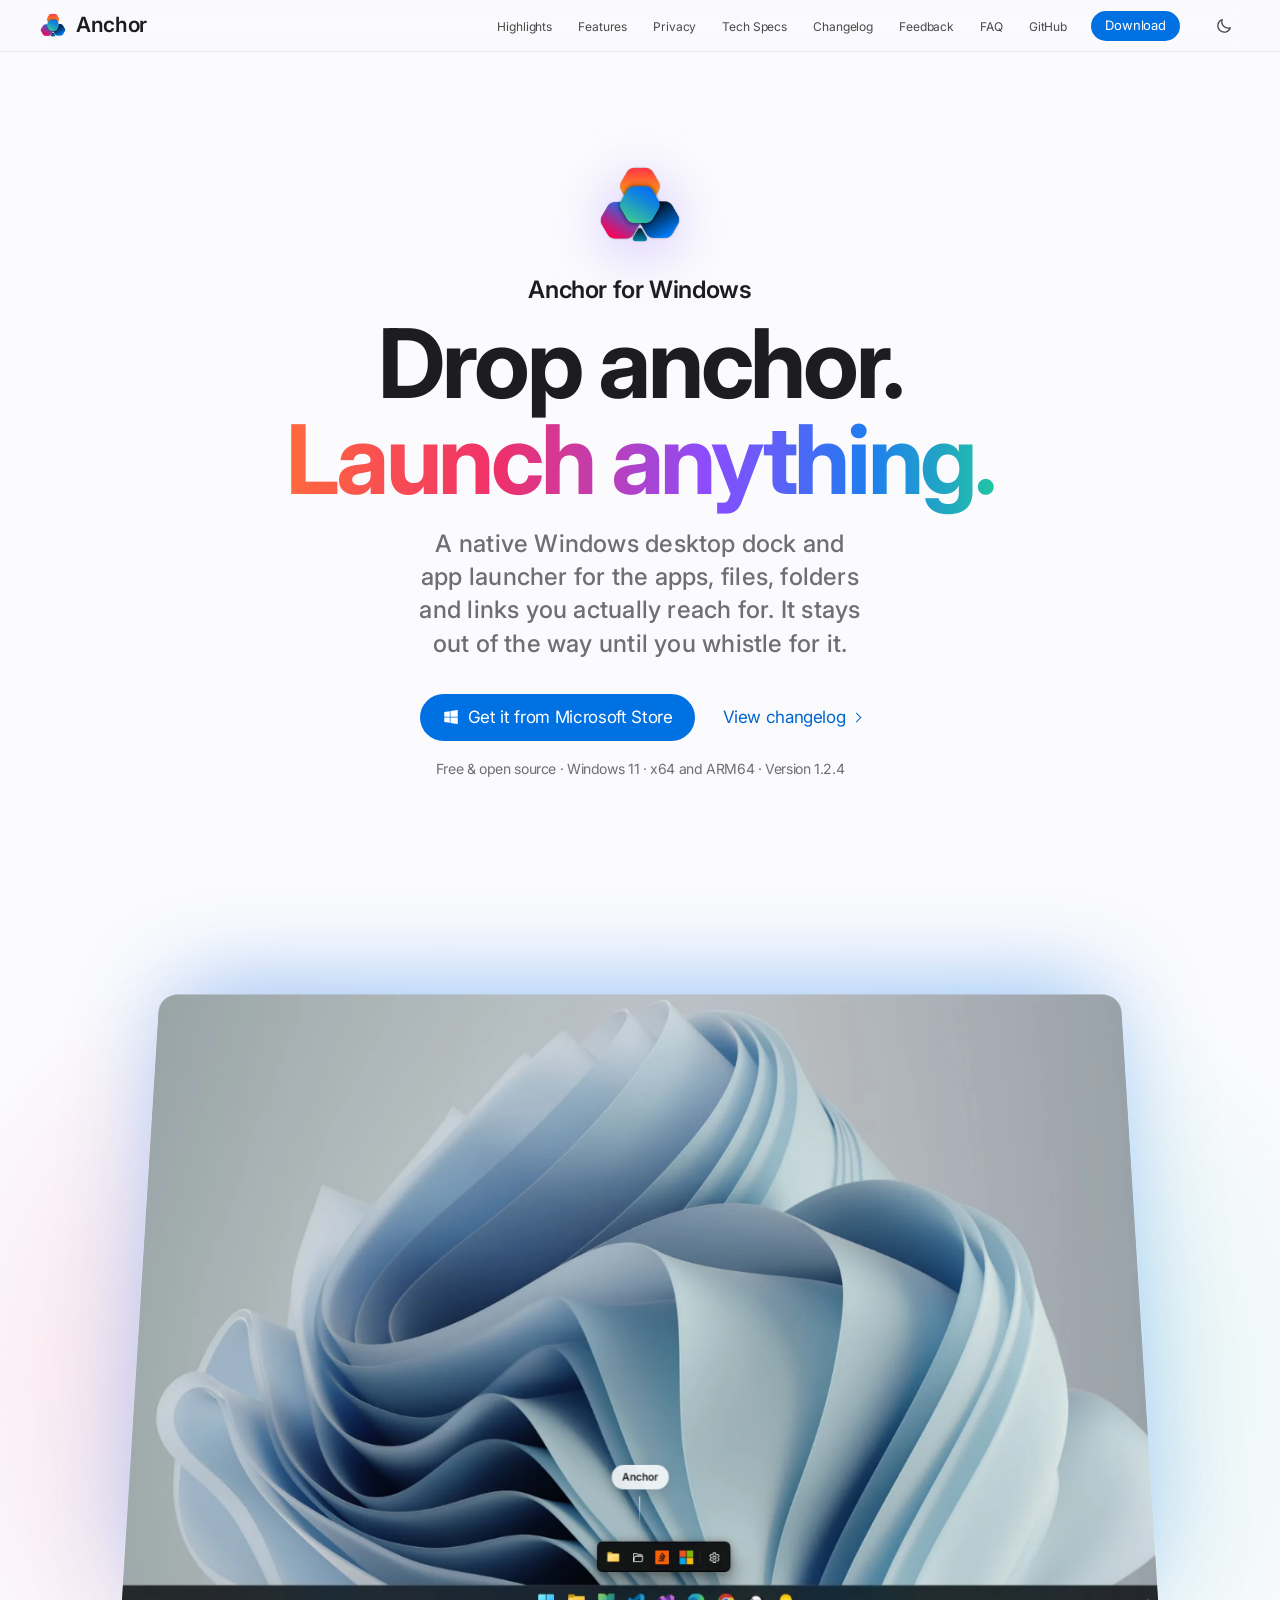
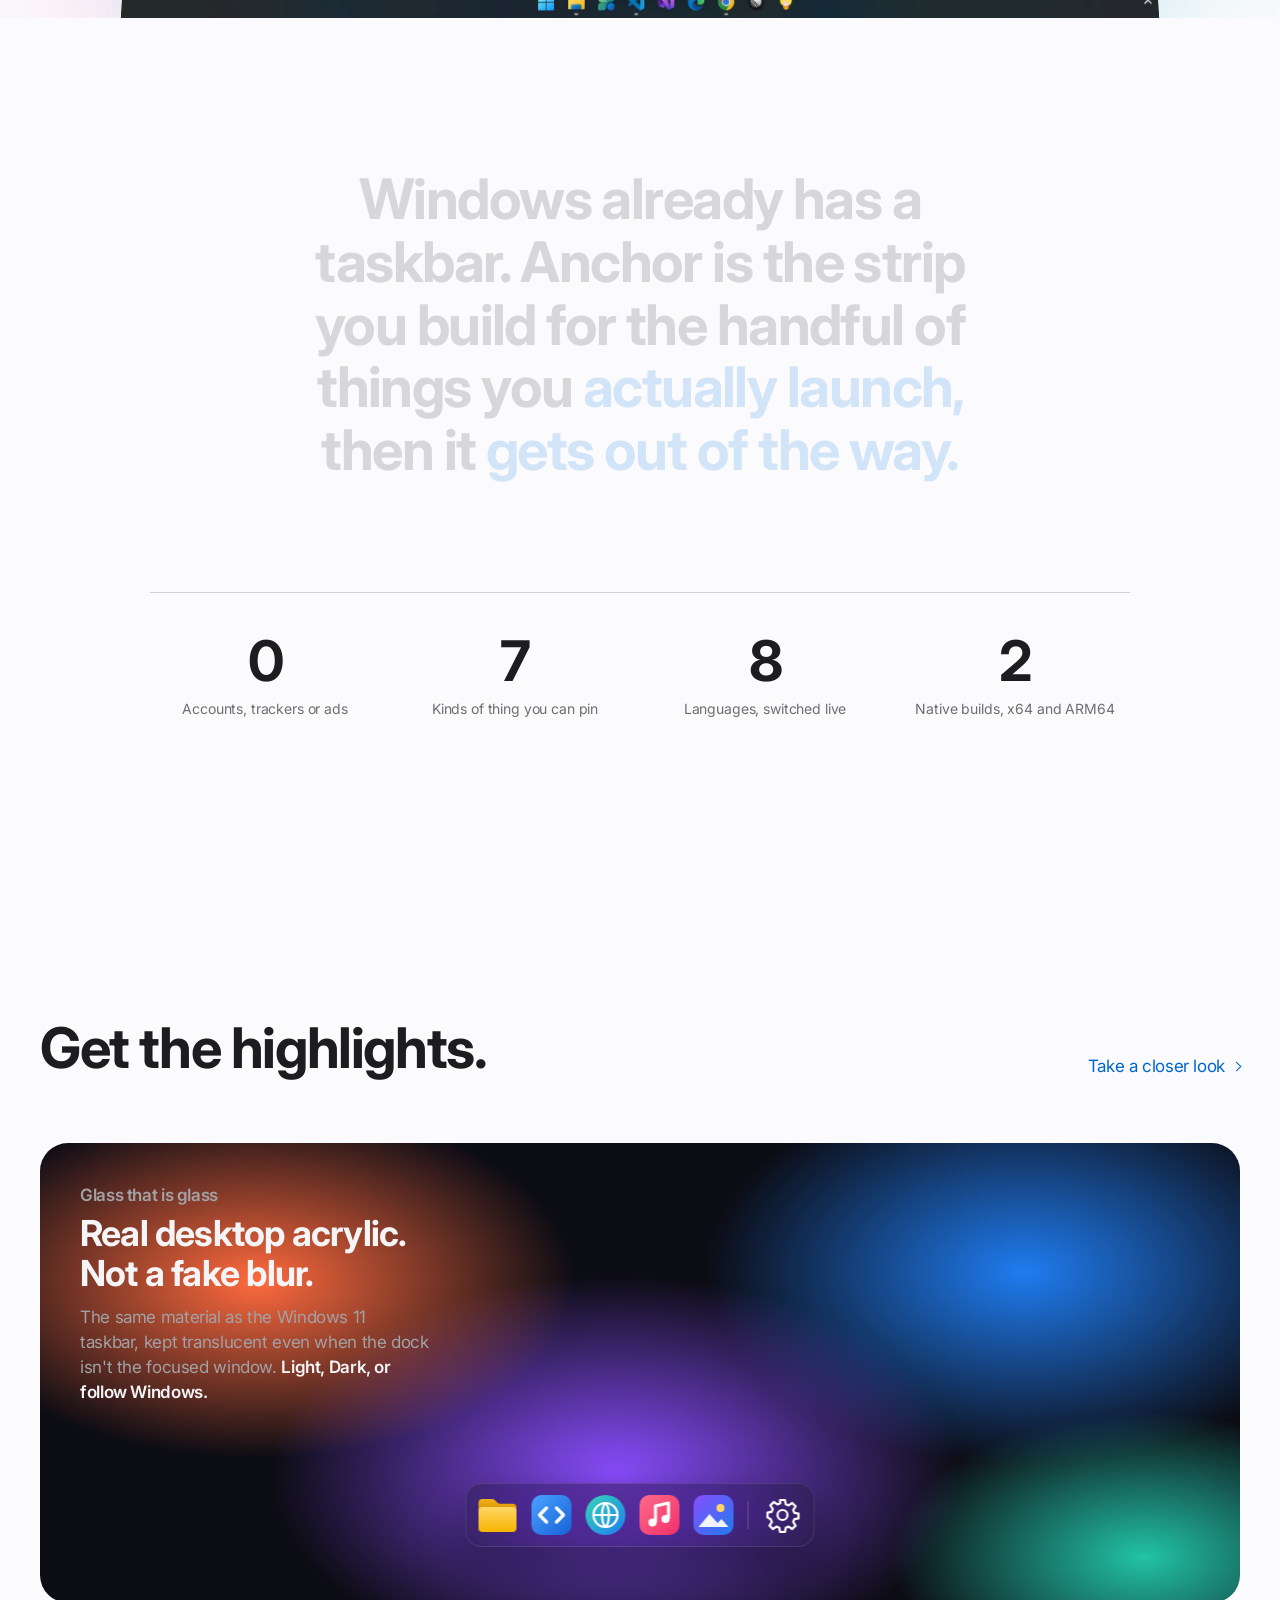
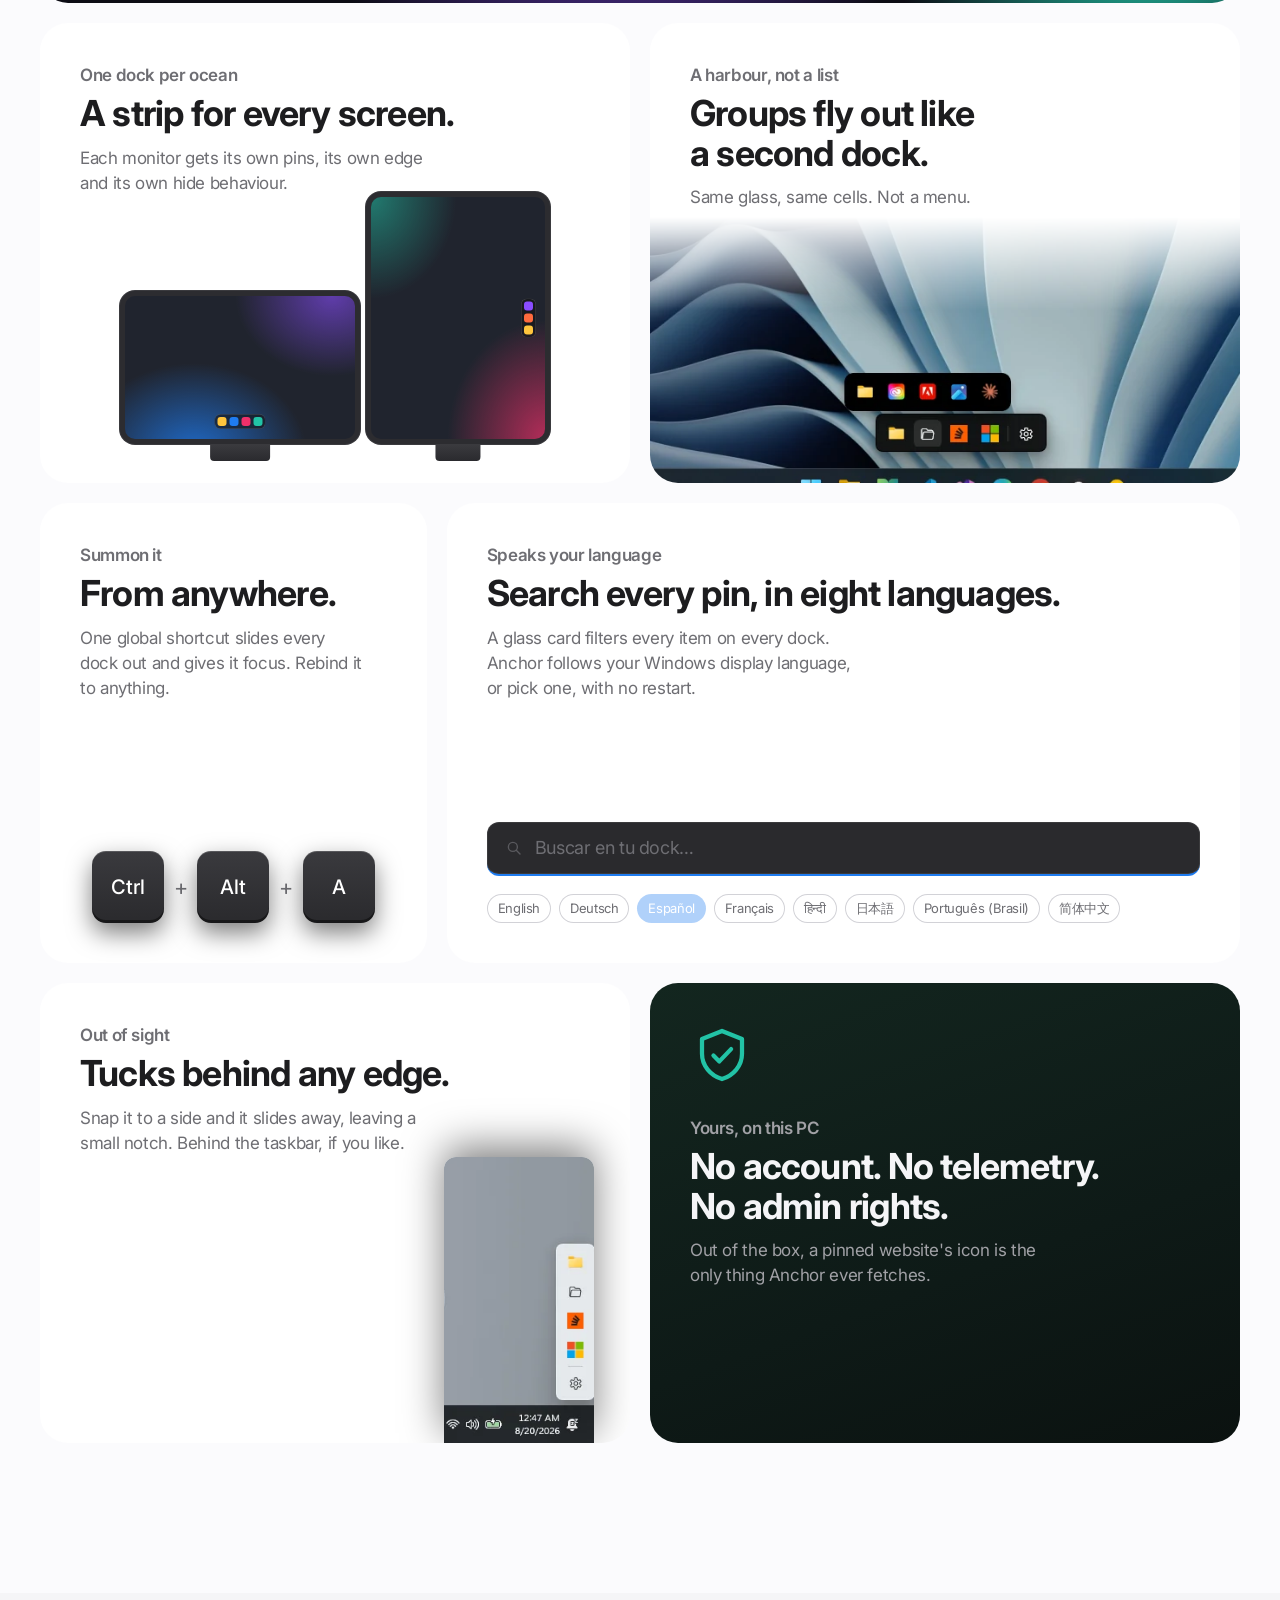
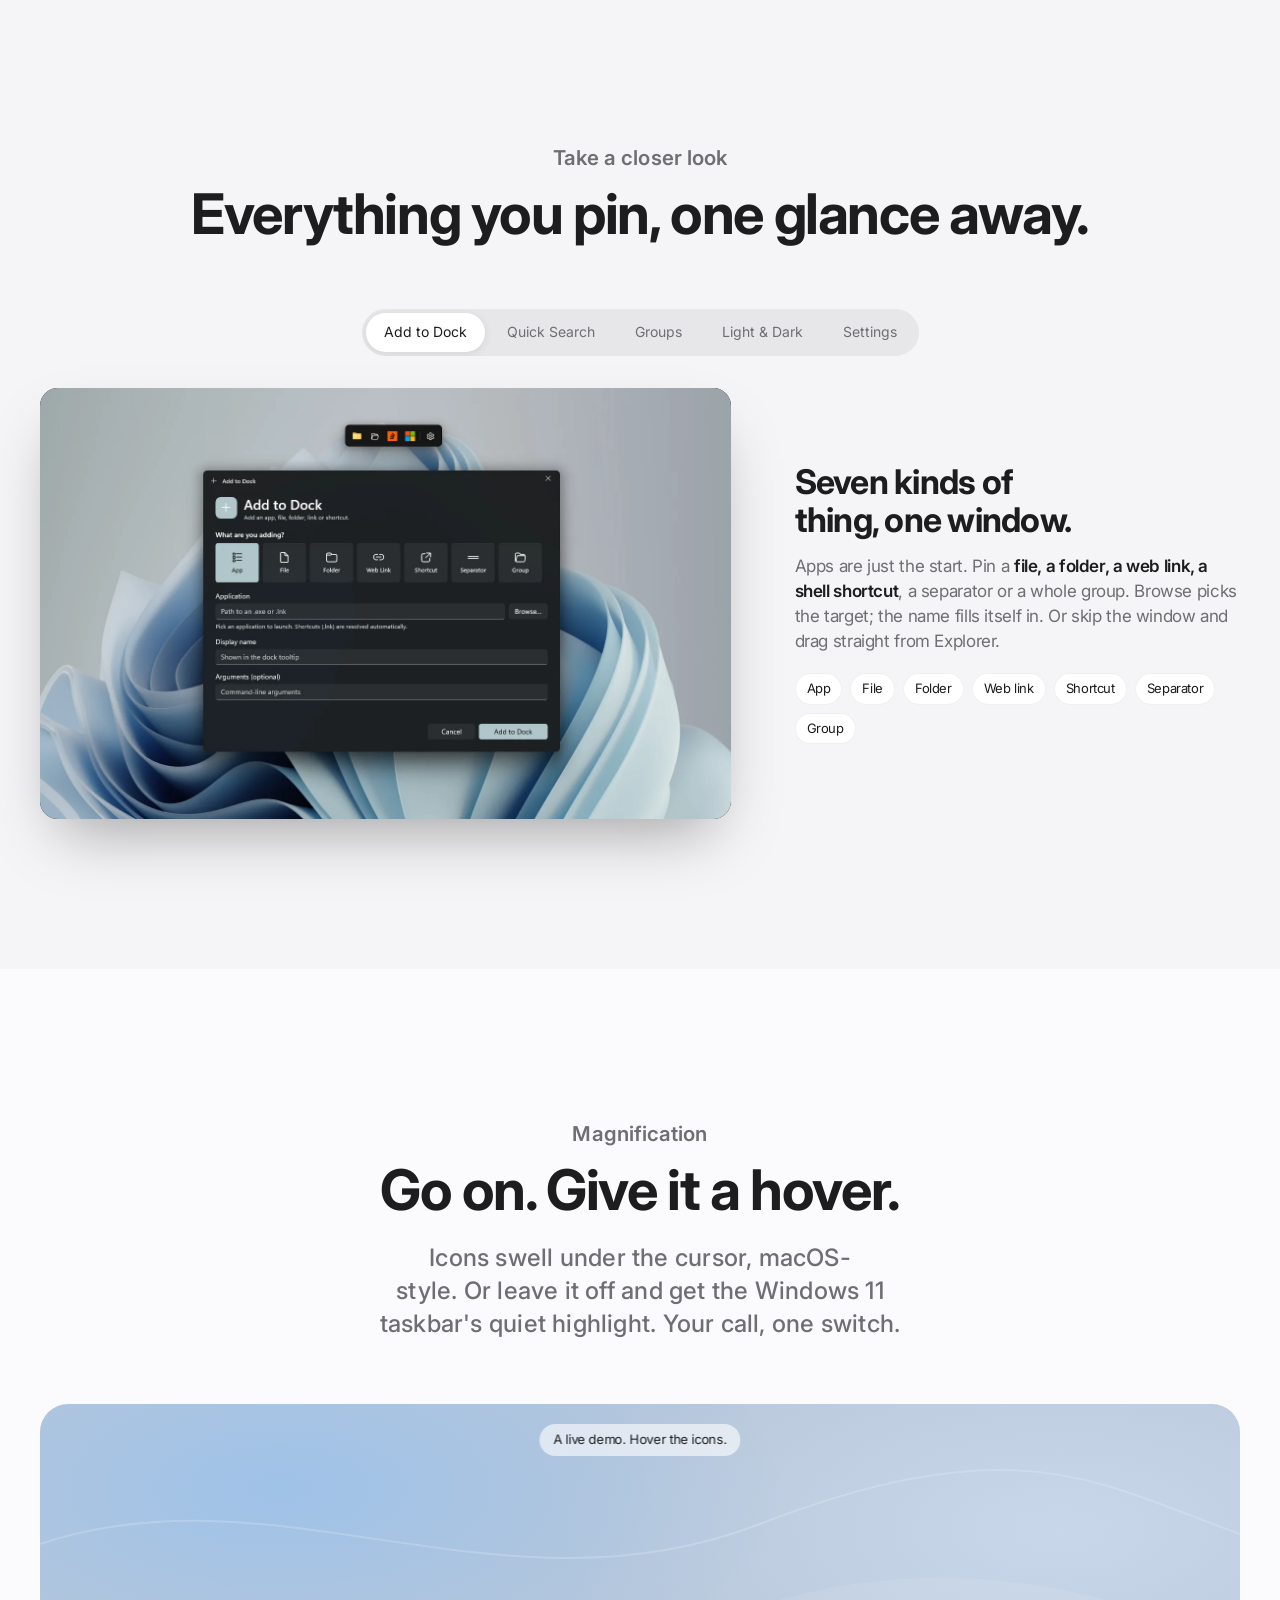
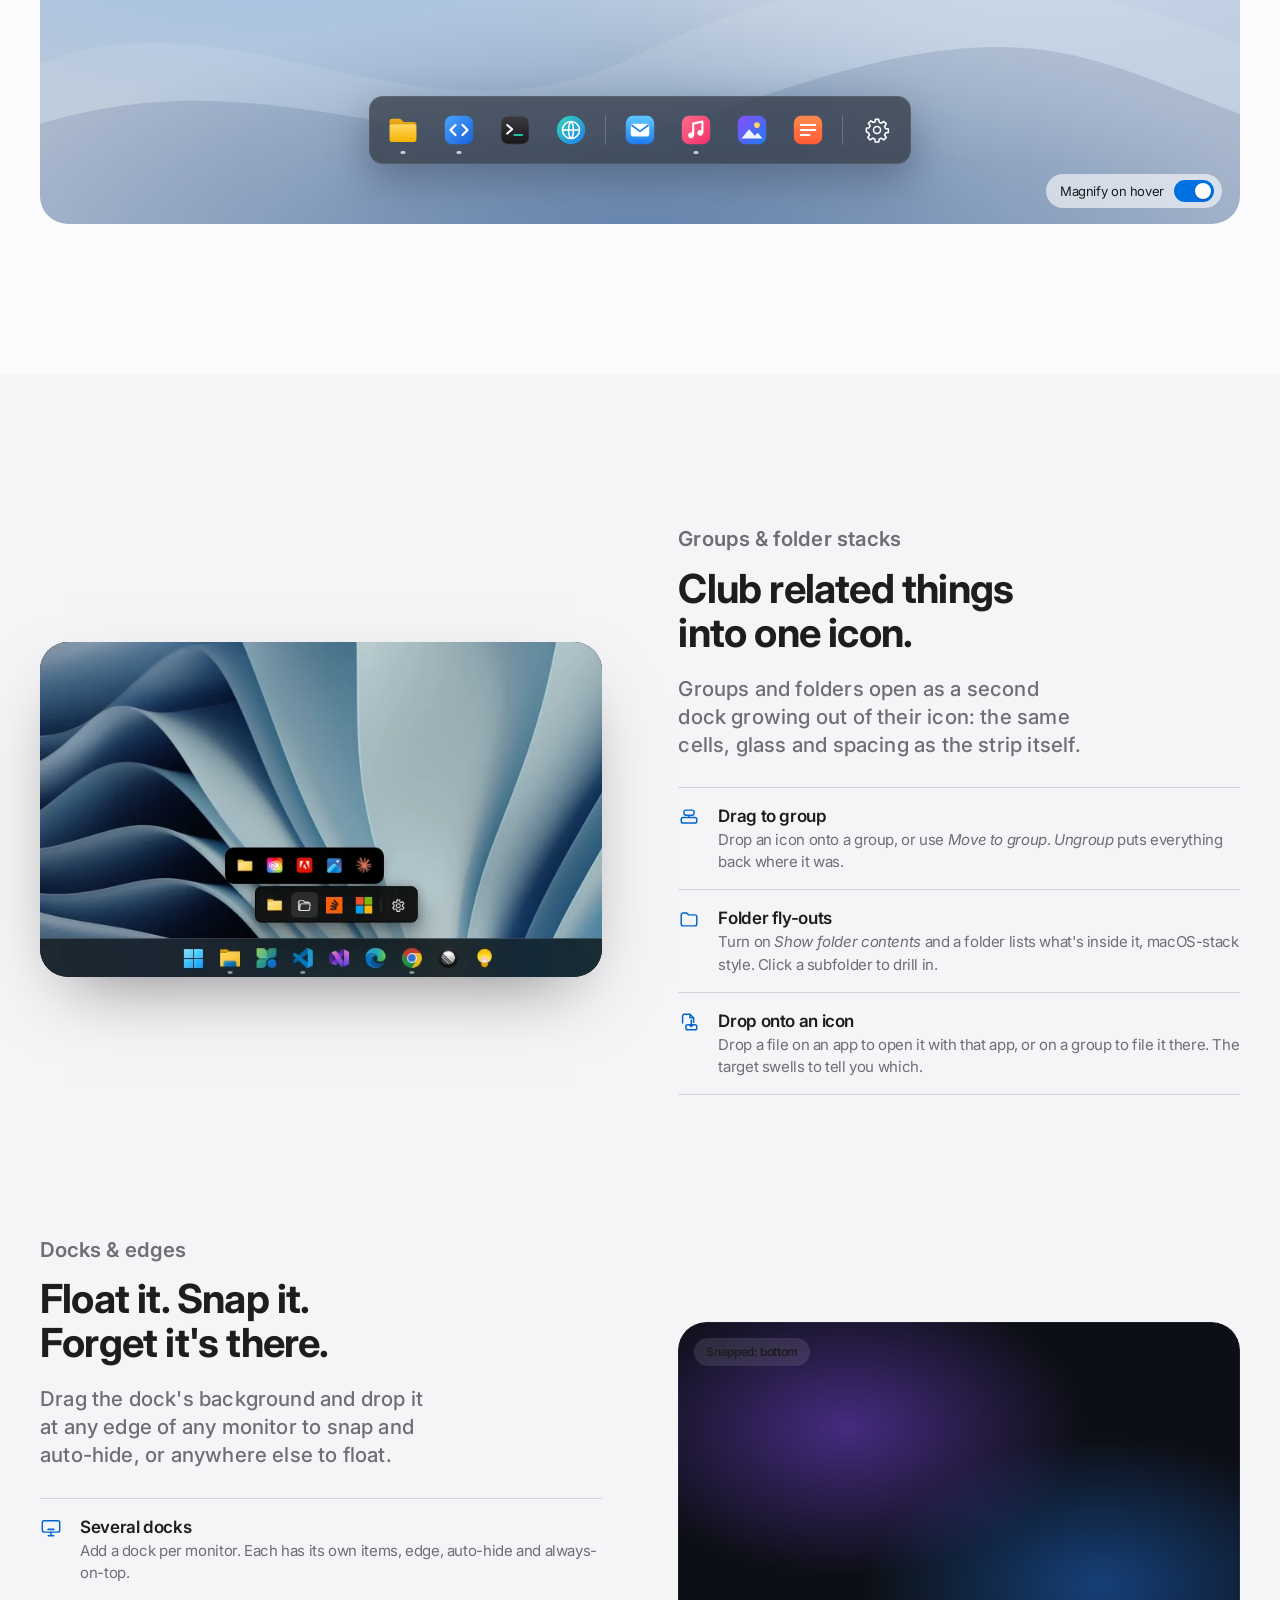
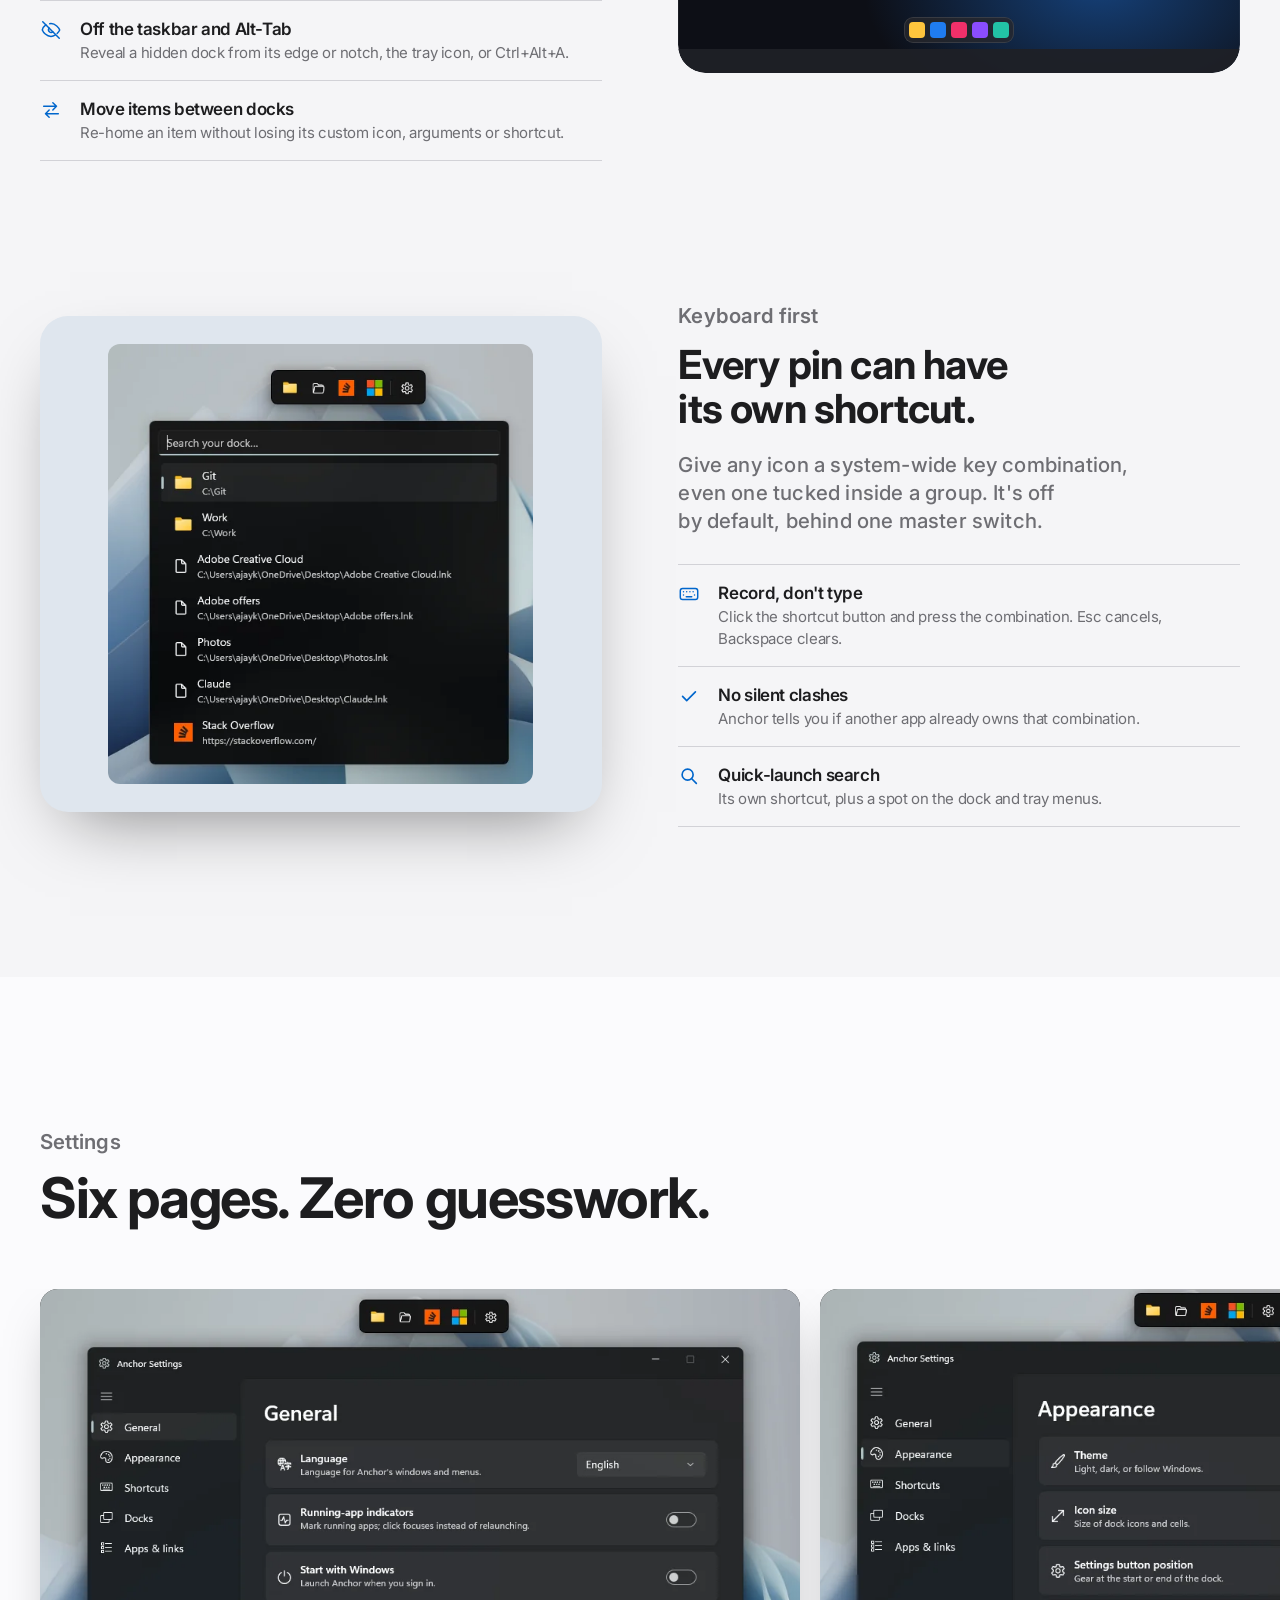
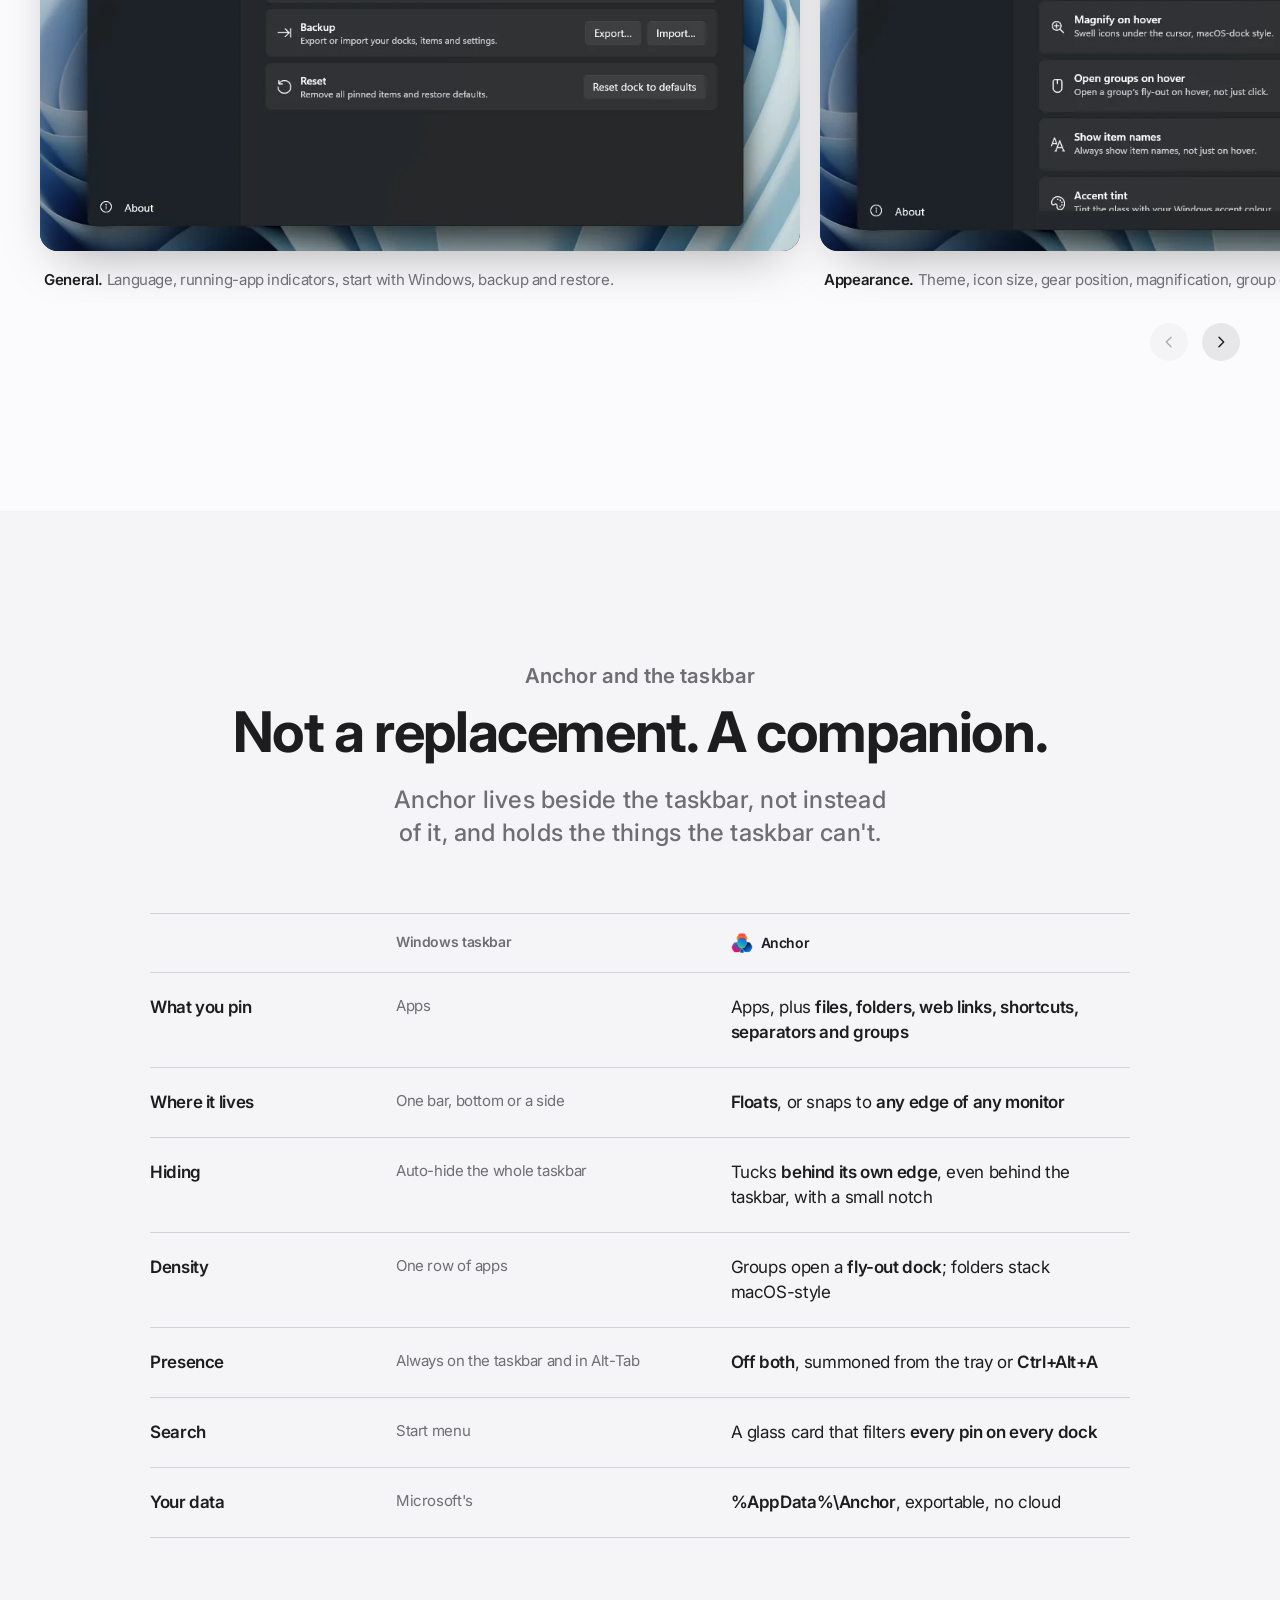
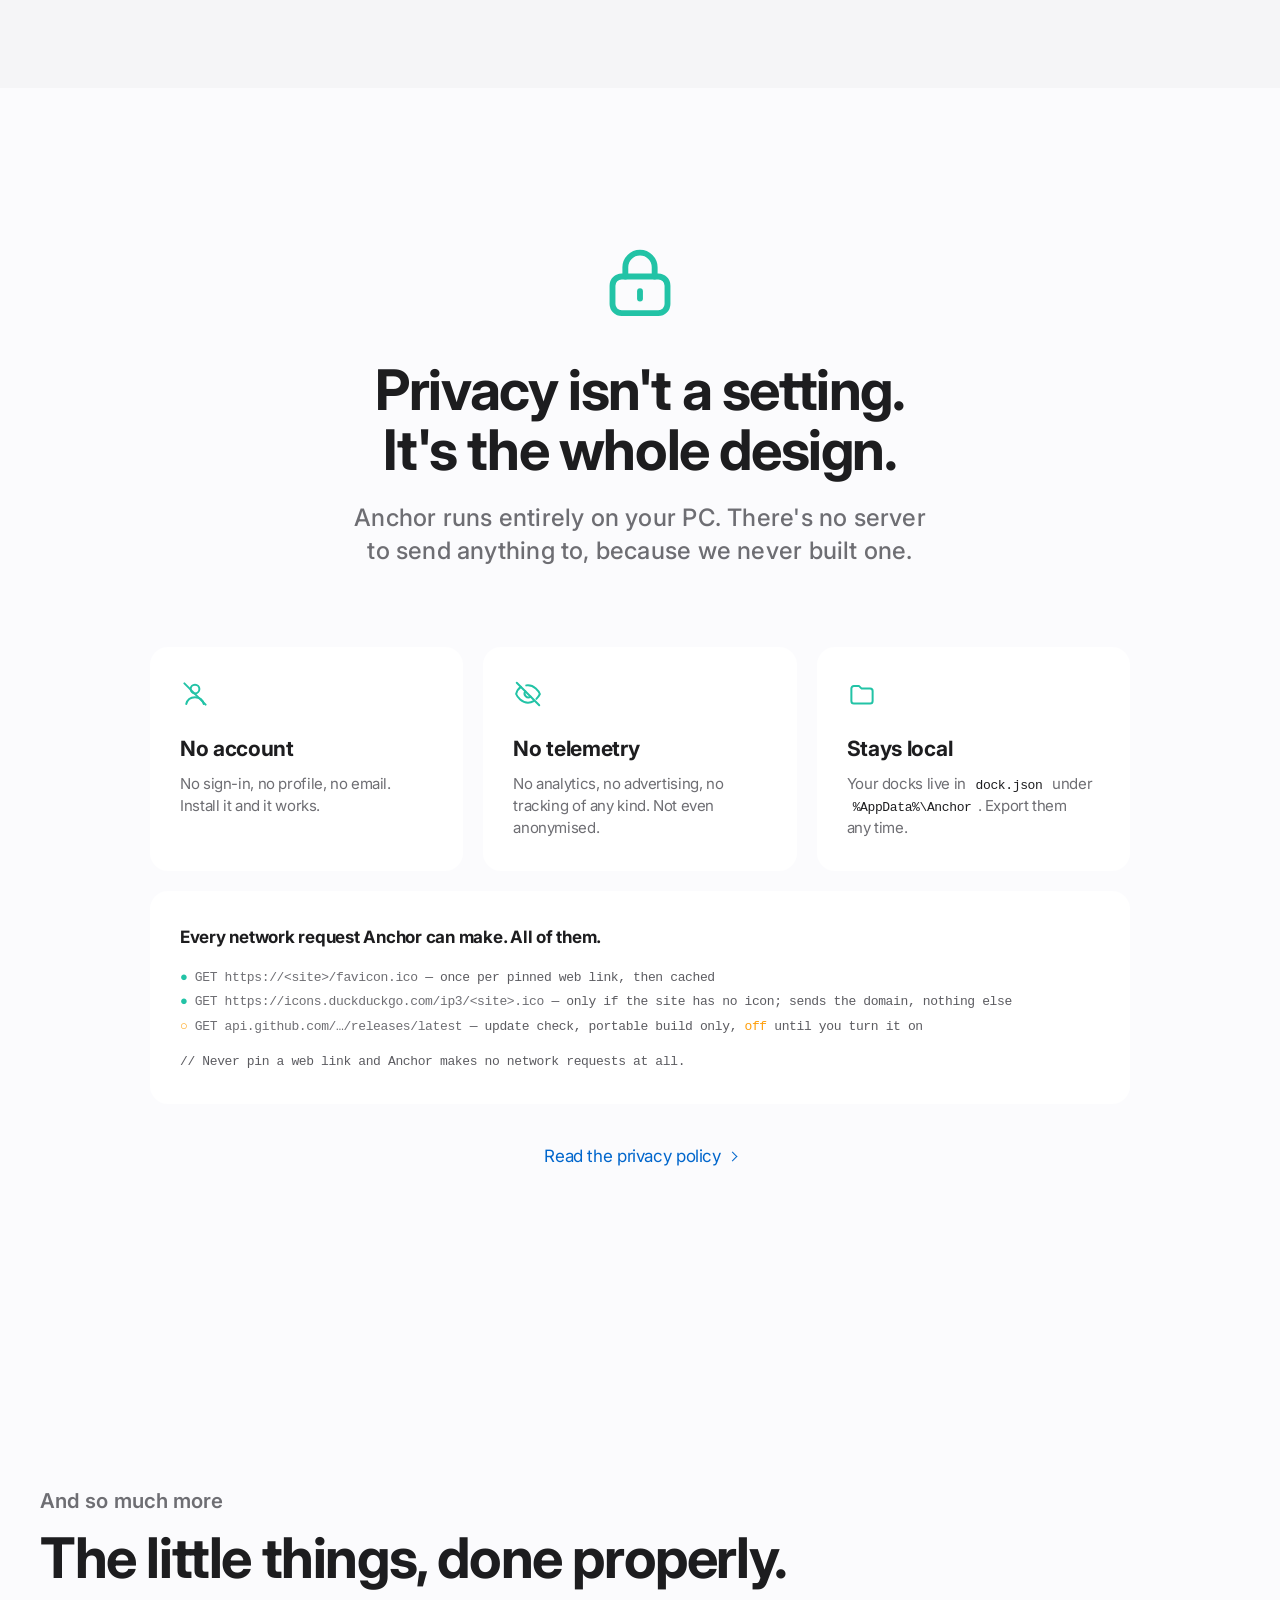
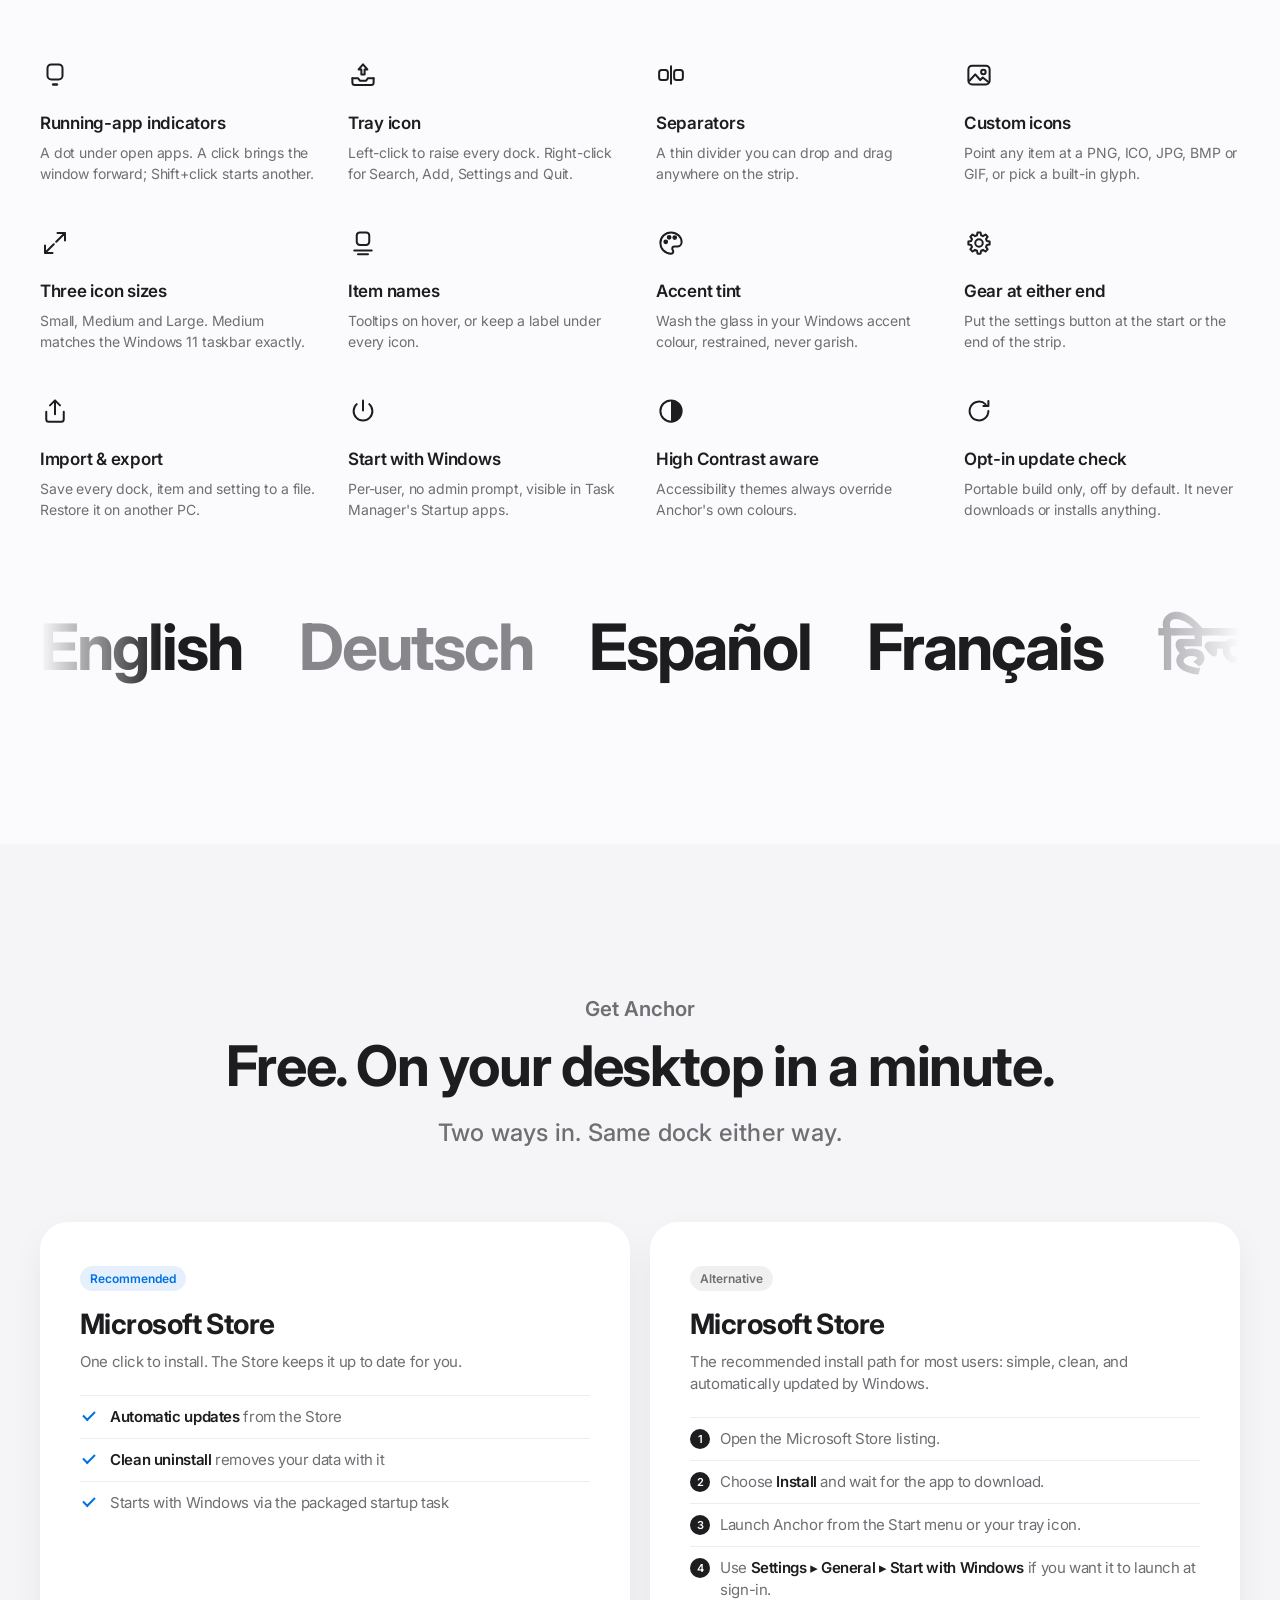
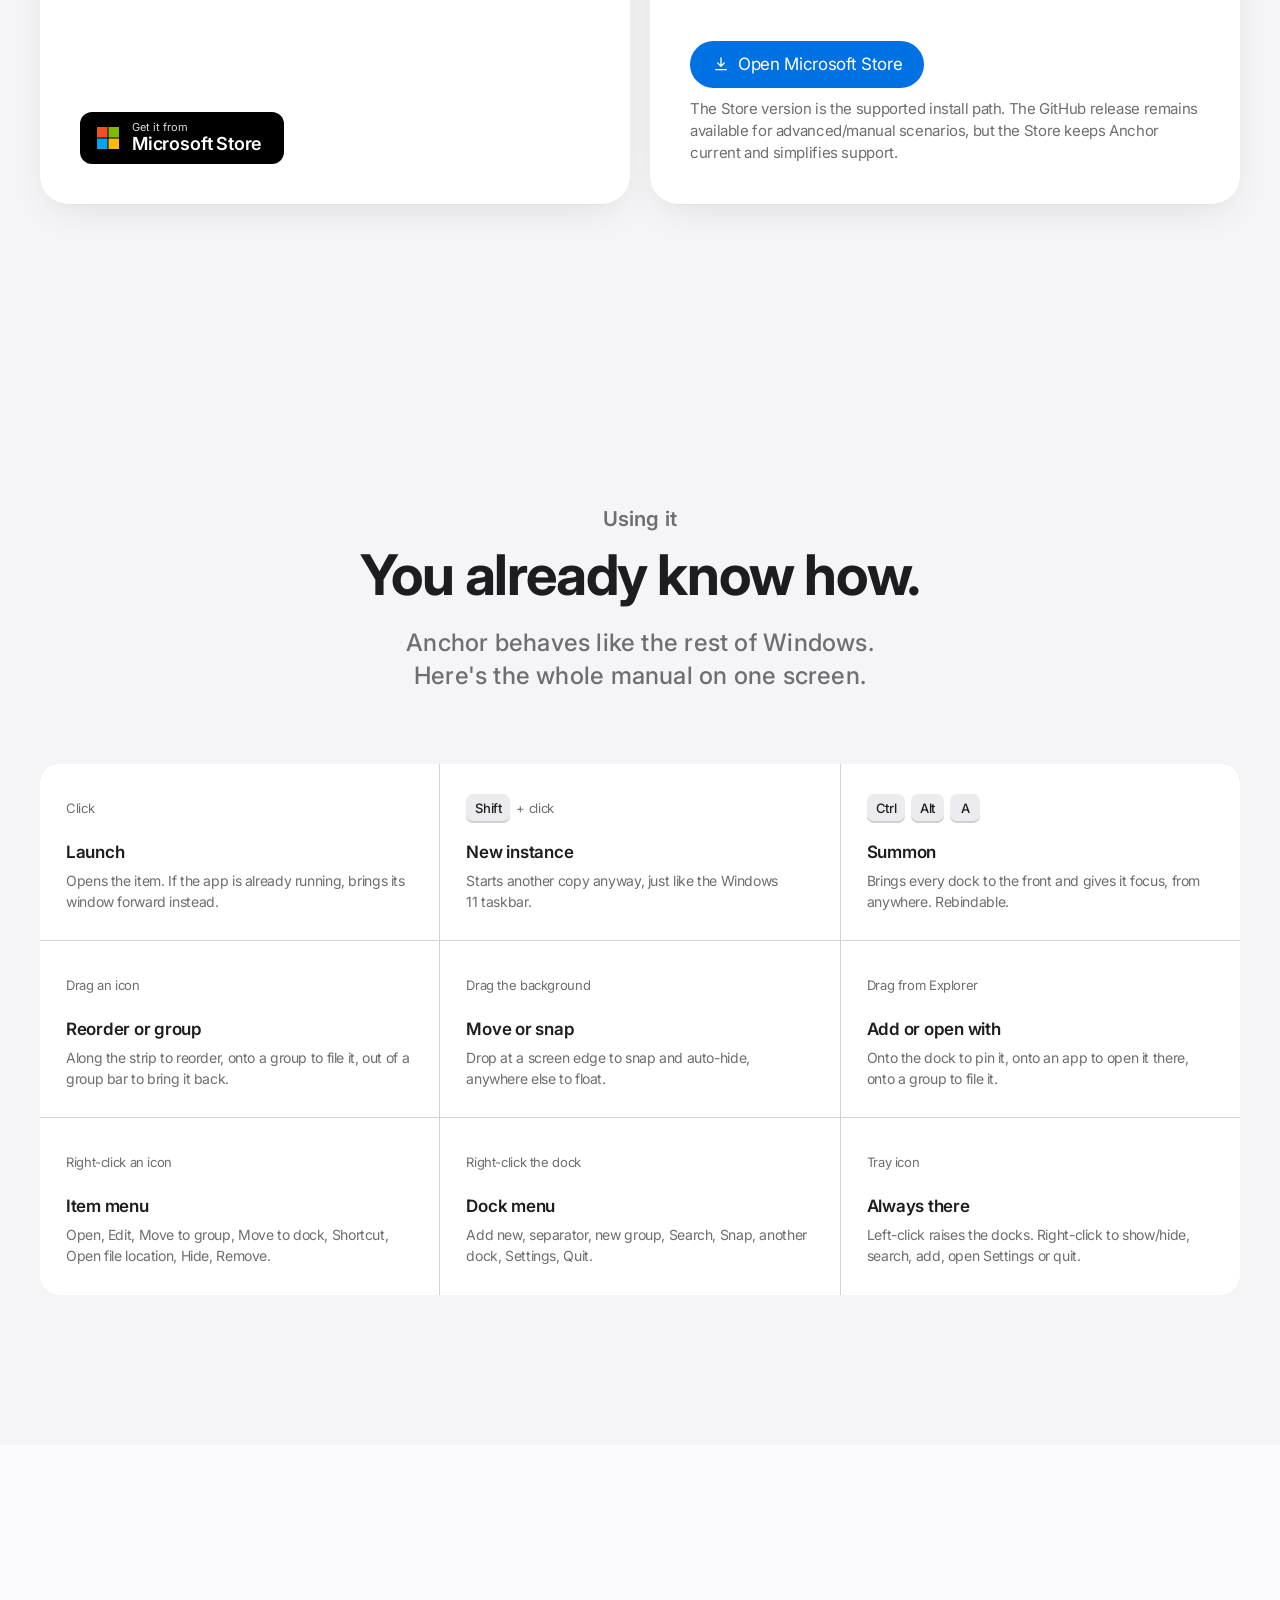
==== commit 7d62ff25: "Merge branch 'main' into develop" ====
--- a/website/index.html
+++ b/website/index.html
@@ -3,8 +3,8 @@
 <head>
   <meta charset="utf-8">
   <meta name="viewport" content="width=device-width, initial-scale=1, viewport-fit=cover">
-  <title>AnchorDock</title>
-  <meta name="description" content="Anchor is a floating Windows dock and app launcher built on WinUI 3 and dotnet. Pin apps, files, folders and web links, and launch them across multiple monitors with a shortcut.">
+  <title>Anchor — Free Windows Dock for Apps, Files &amp; Links</title>
+  <meta name="description" content="Anchor is a free, open-source Windows dock and app launcher built on WinUI 3 and dotnet. Pin apps, files, folders and web links, and launch them across multiple monitors with a shortcut.">
   <meta name="theme-color" content="#000000">
   <meta name="color-scheme" content="light dark">
   <link rel="canonical" href="https://www.anchodock-app.com/">
@@ -42,7 +42,8 @@
     "alternateName": "Anchor Dock",
     "applicationCategory": "UtilitiesApplication",
     "operatingSystem": "Windows 11, Windows 10 version 1809 or later",
-    "softwareVersion": "1.2.3",
+    "softwareVersion": "1.2.4",
+    "keywords": ["Windows dock", "Windows app launcher", "desktop dock for Windows", "multi-monitor app dock", "open-source Windows dock"],
     "description": "A native WinUI 3 dock for Windows. Pin apps, files, folders and web links; snap to any edge of any monitor; summon with Ctrl+Alt+A.",
     "url": "https://www.anchodock-app.com/",
     "downloadUrl": "https://apps.microsoft.com/detail/9nlp5cwmkdj0",
@@ -187,7 +188,7 @@
     <img class="hero__logo reveal" src="assets/img/logo.png" alt="" width="84" height="84">
     <p class="hero__eyebrow reveal">Anchor for Windows</p>
     <h1 class="headline reveal reveal-d1" id="hero-title">Drop anchor.<br><span class="gradient-text">Launch anything.</span></h1>
-    <p class="lede reveal reveal-d2">A native glass dock for the apps, files, folders and links you actually reach for. It stays out of the way until you whistle for it.</p>
+    <p class="lede reveal reveal-d2">A native Windows desktop dock and app launcher for the apps, files, folders and links you actually reach for. It stays out of the way until you whistle for it.</p>
     <div class="cta-row reveal reveal-d3">
       <a class="btn" href="https://apps.microsoft.com/detail/9nlp5cwmkdj0">
         <svg aria-hidden="true"><use href="#i-windows"/></svg>
@@ -195,7 +196,7 @@
       </a>
       <a class="more" href="changelog.html">View changelog</a>
     </div>
-    <p class="hero__meta reveal reveal-d3">Free &amp; open source · Windows 11 · x64 and ARM64 · Version 1.2.3</p>
+    <p class="hero__meta reveal reveal-d3">Free &amp; open source · Windows 11 · x64 and ARM64 · Version 1.2.4</p>
   </div>
 
   <div class="hero__stage" aria-hidden="false">
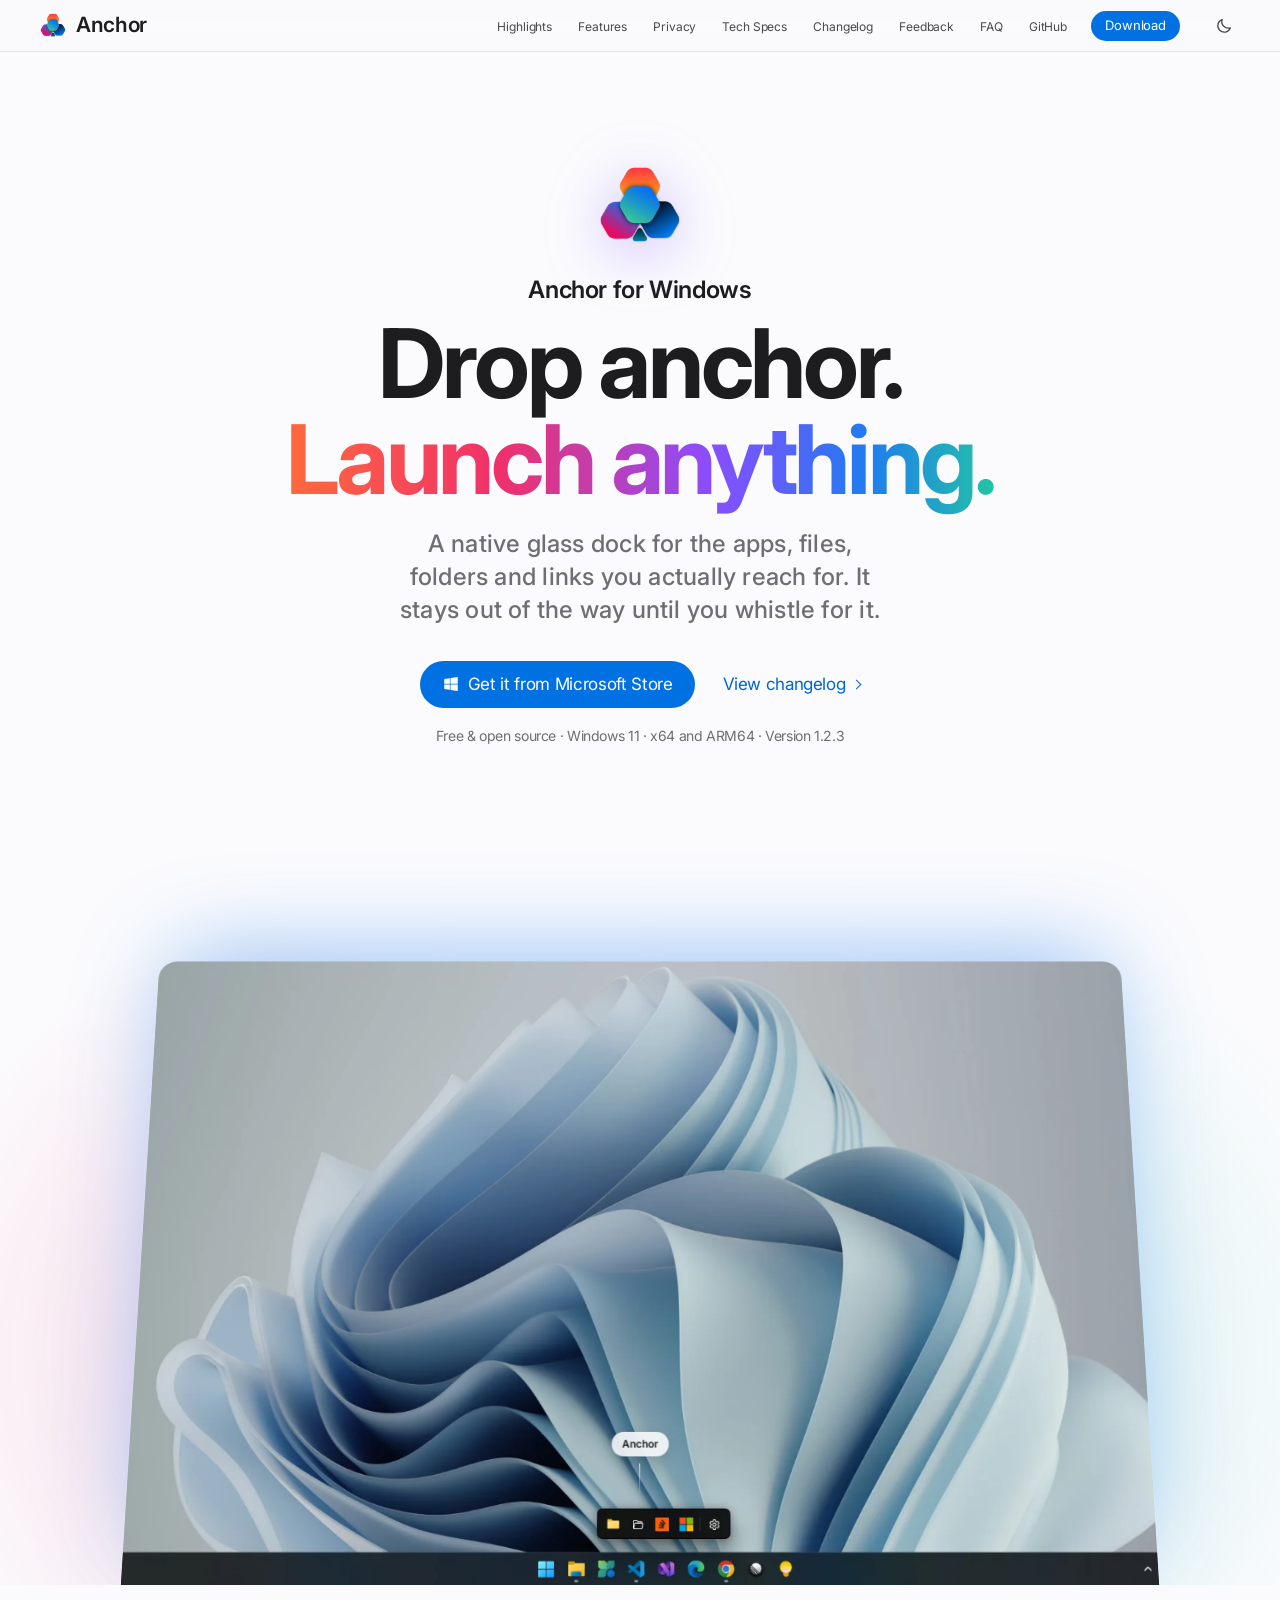
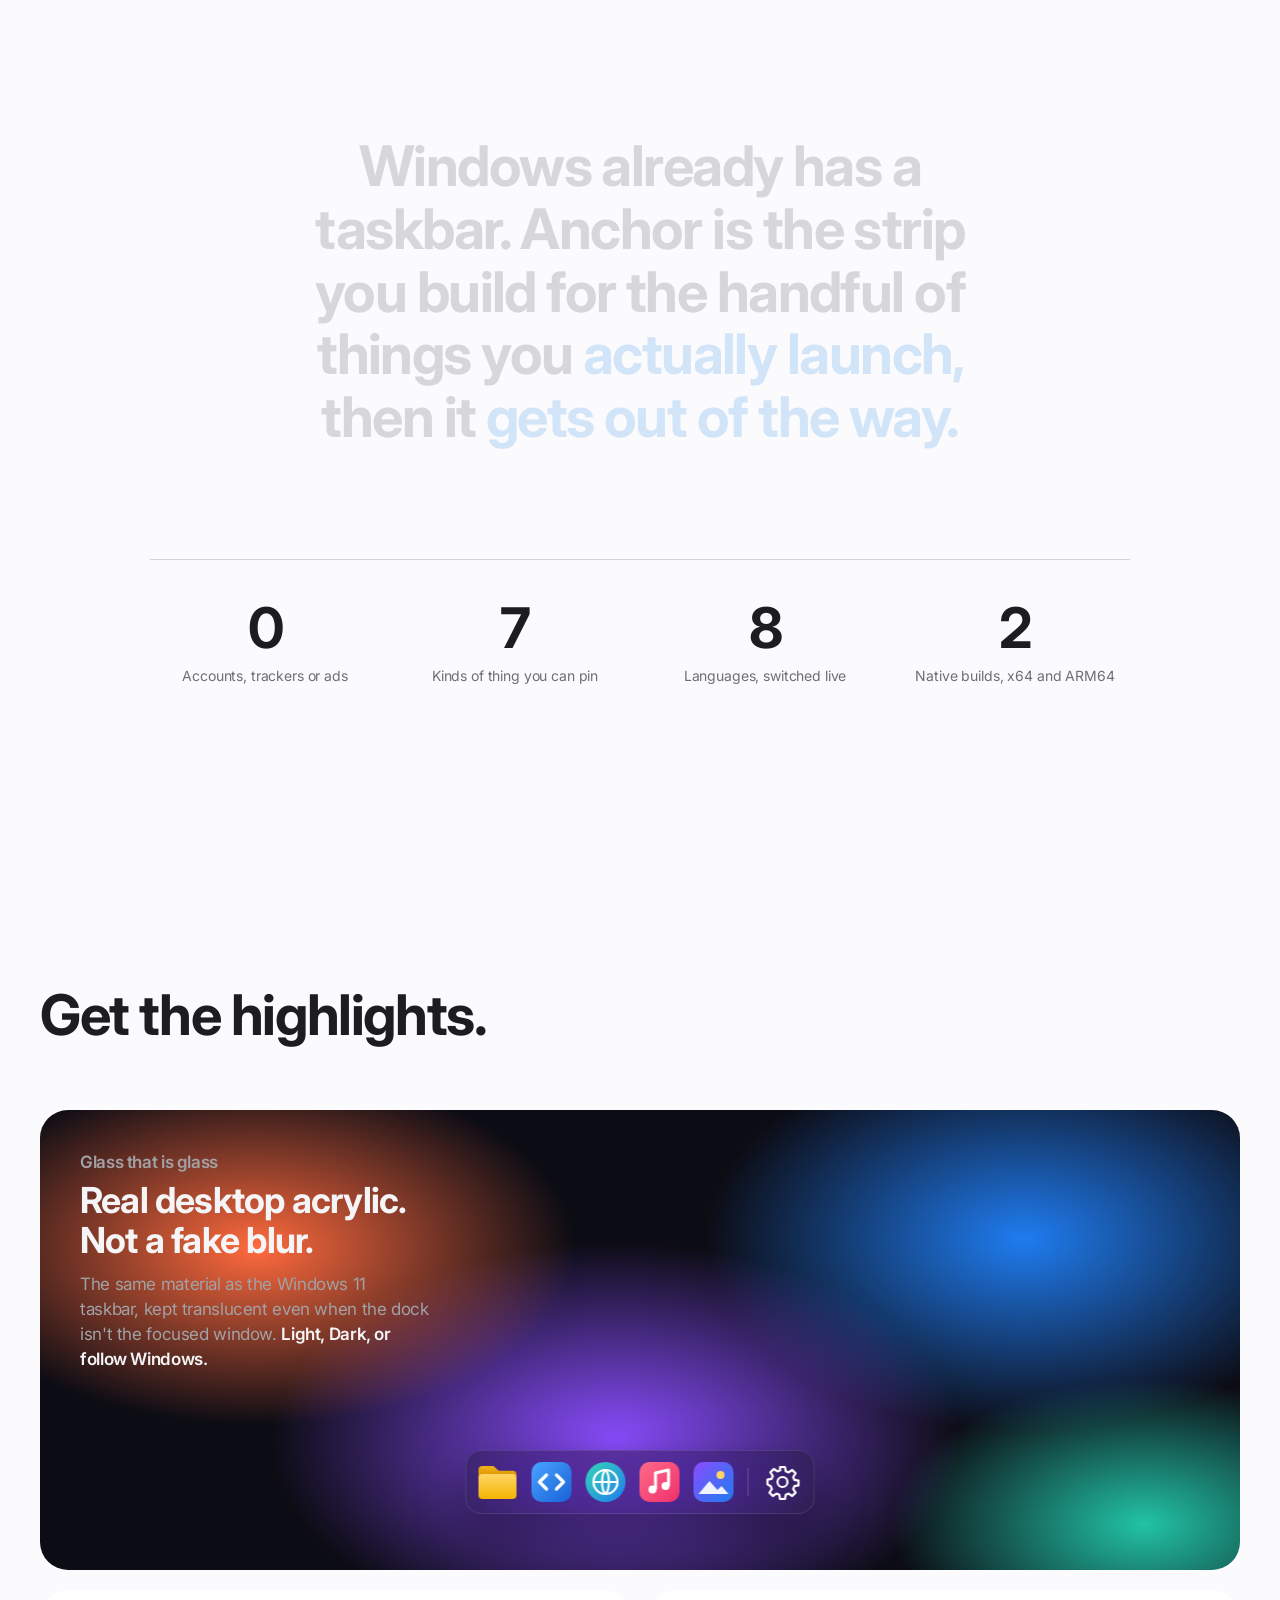
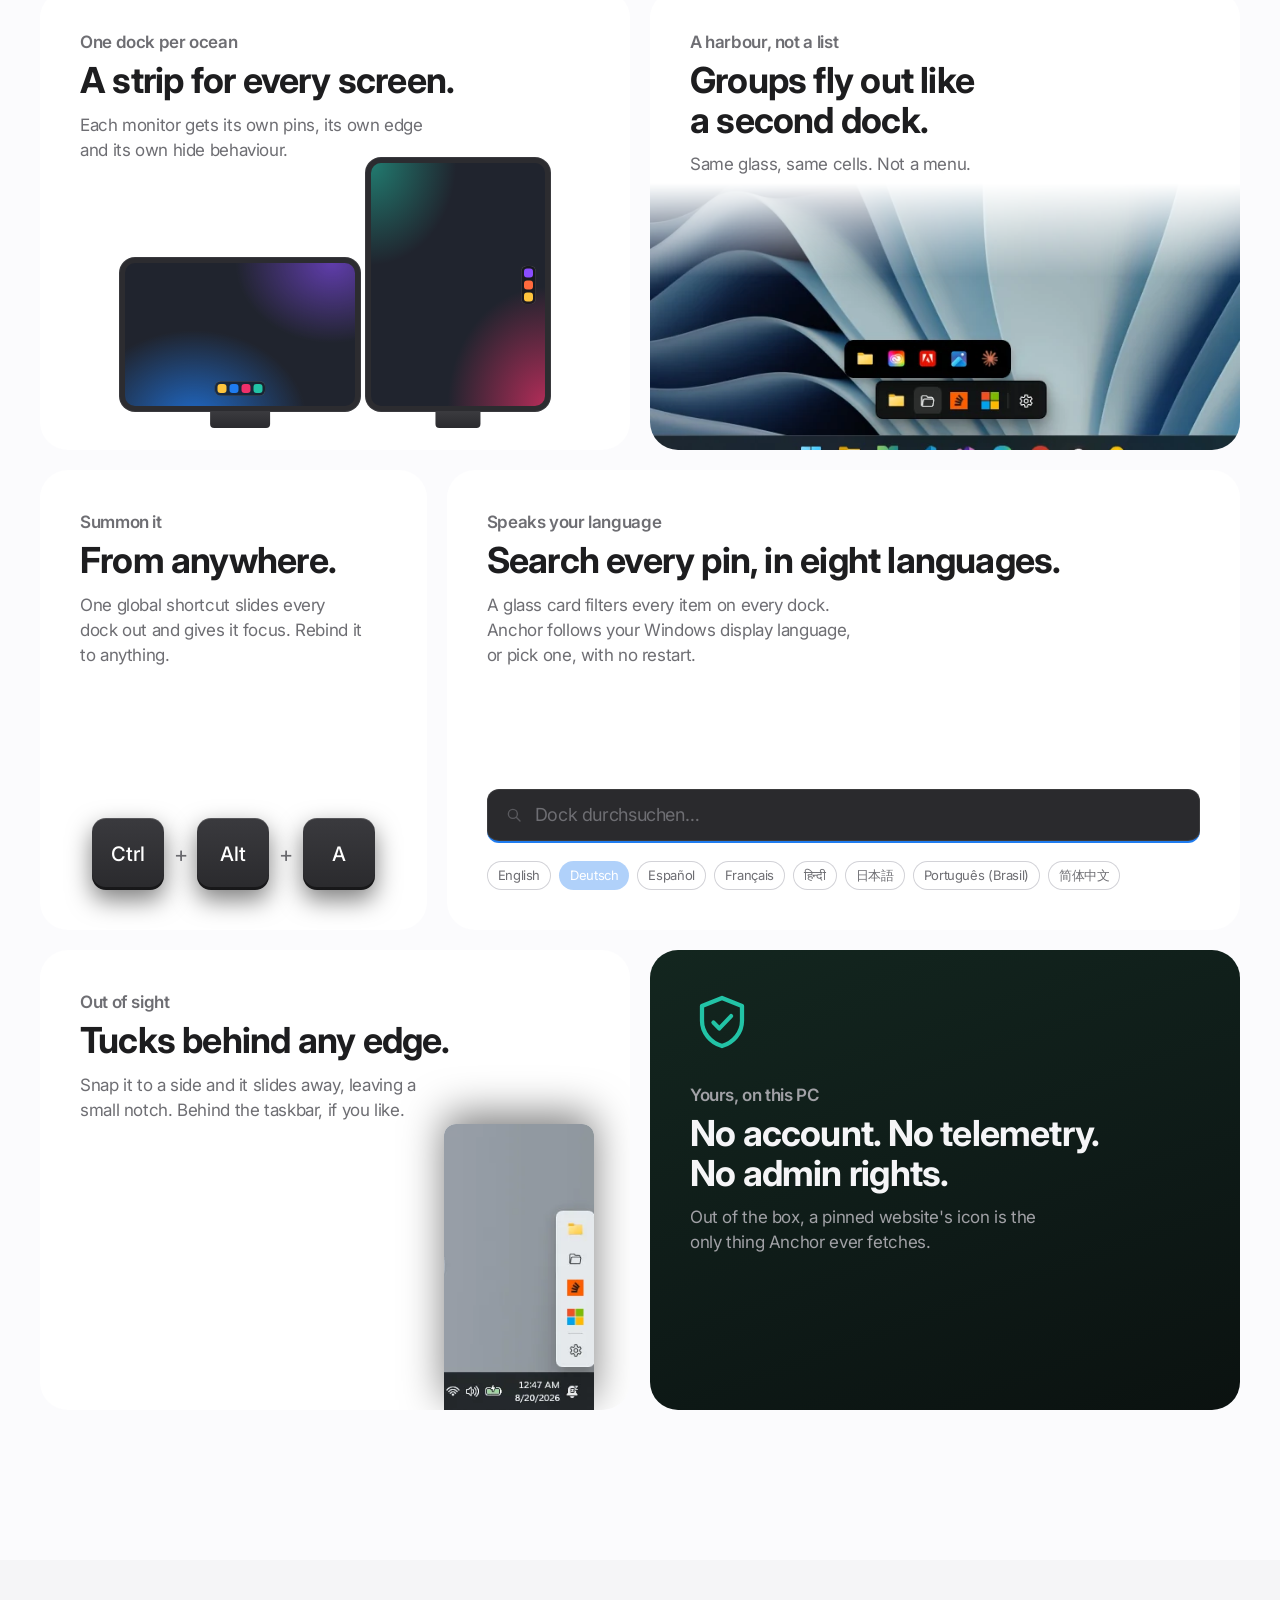
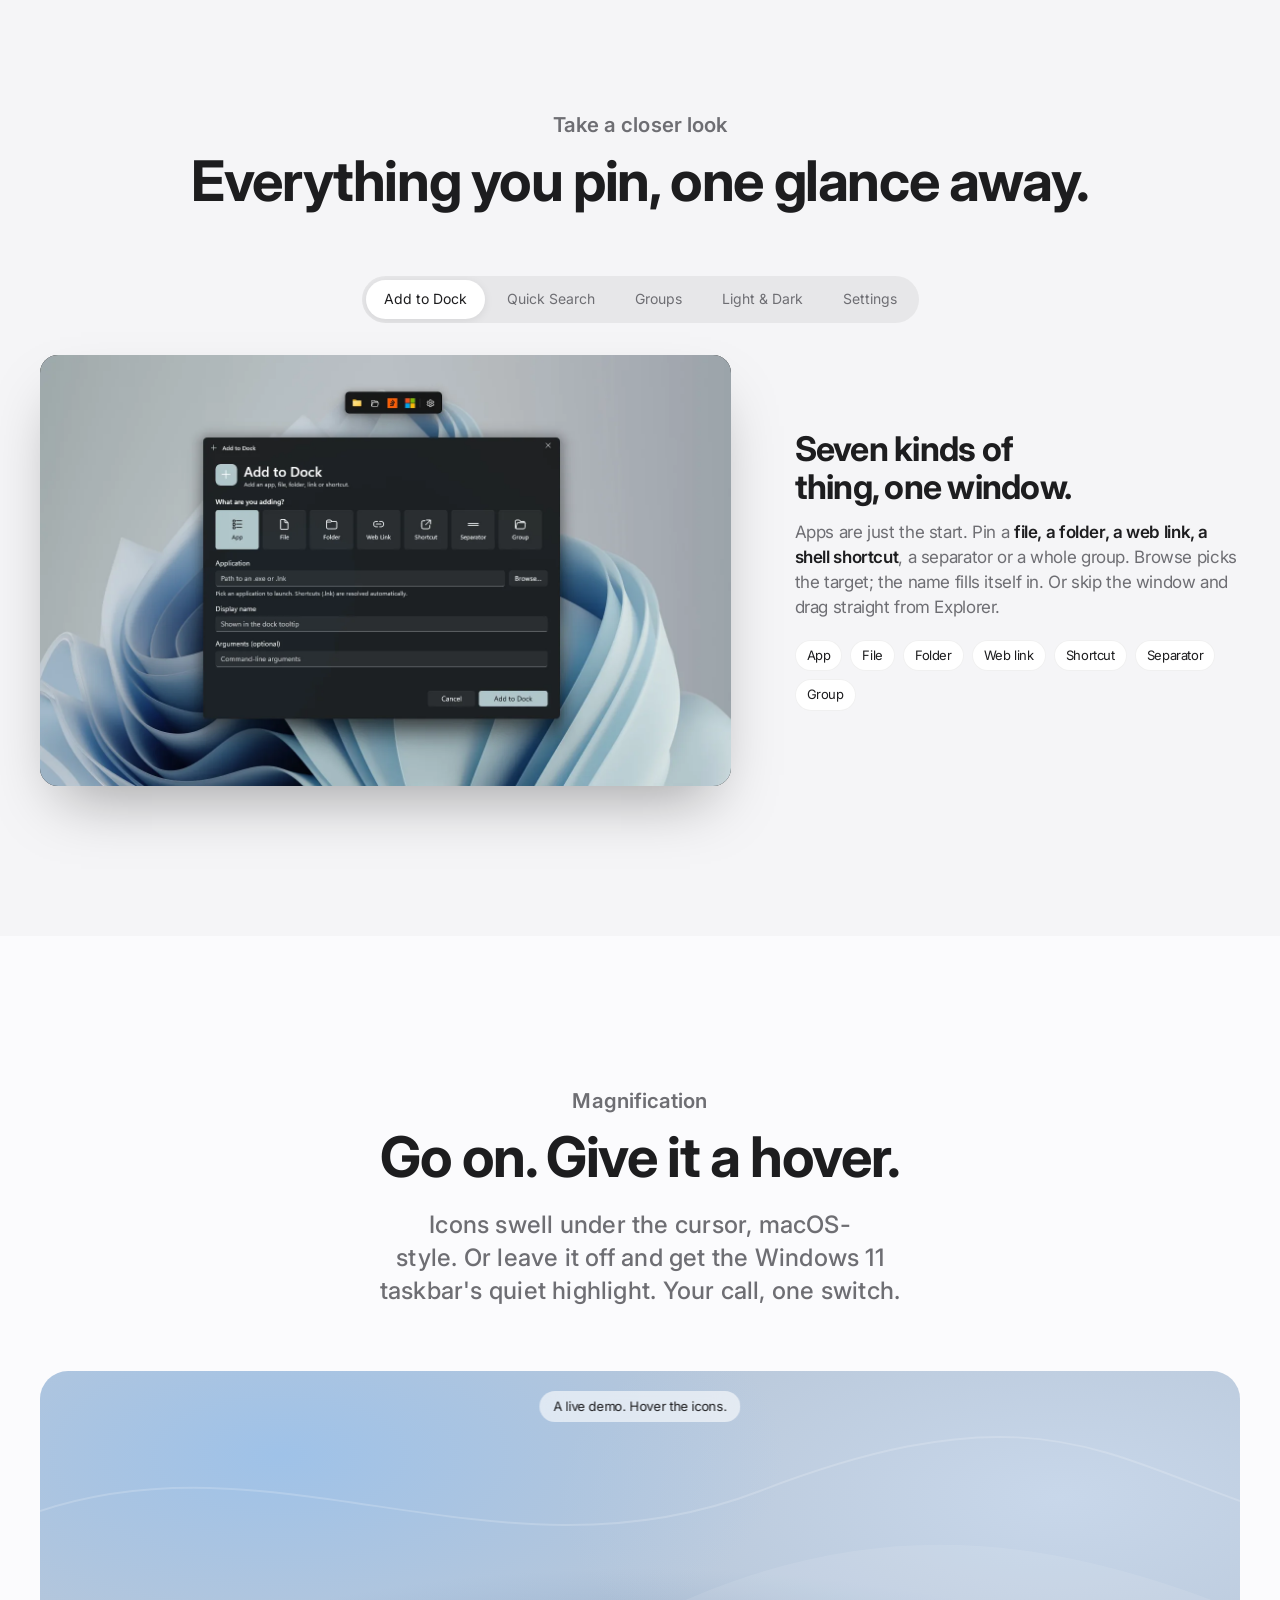
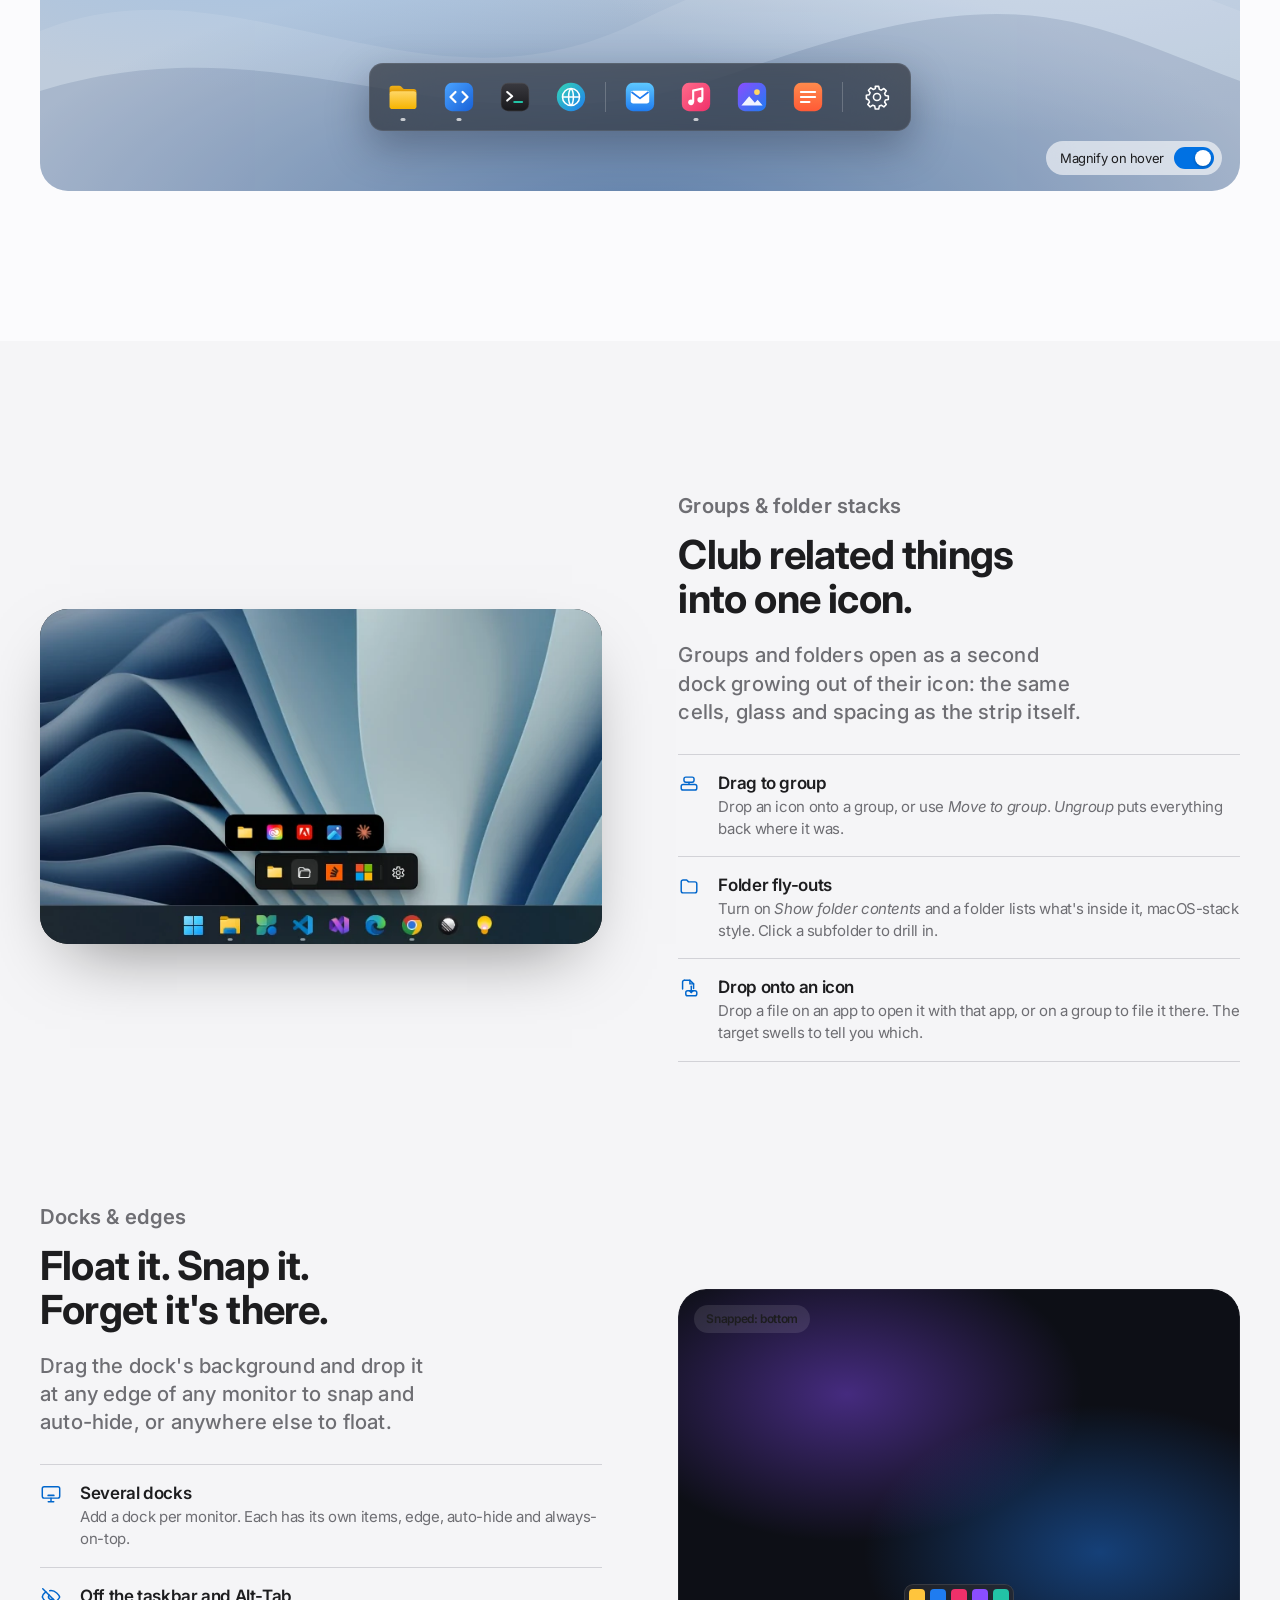
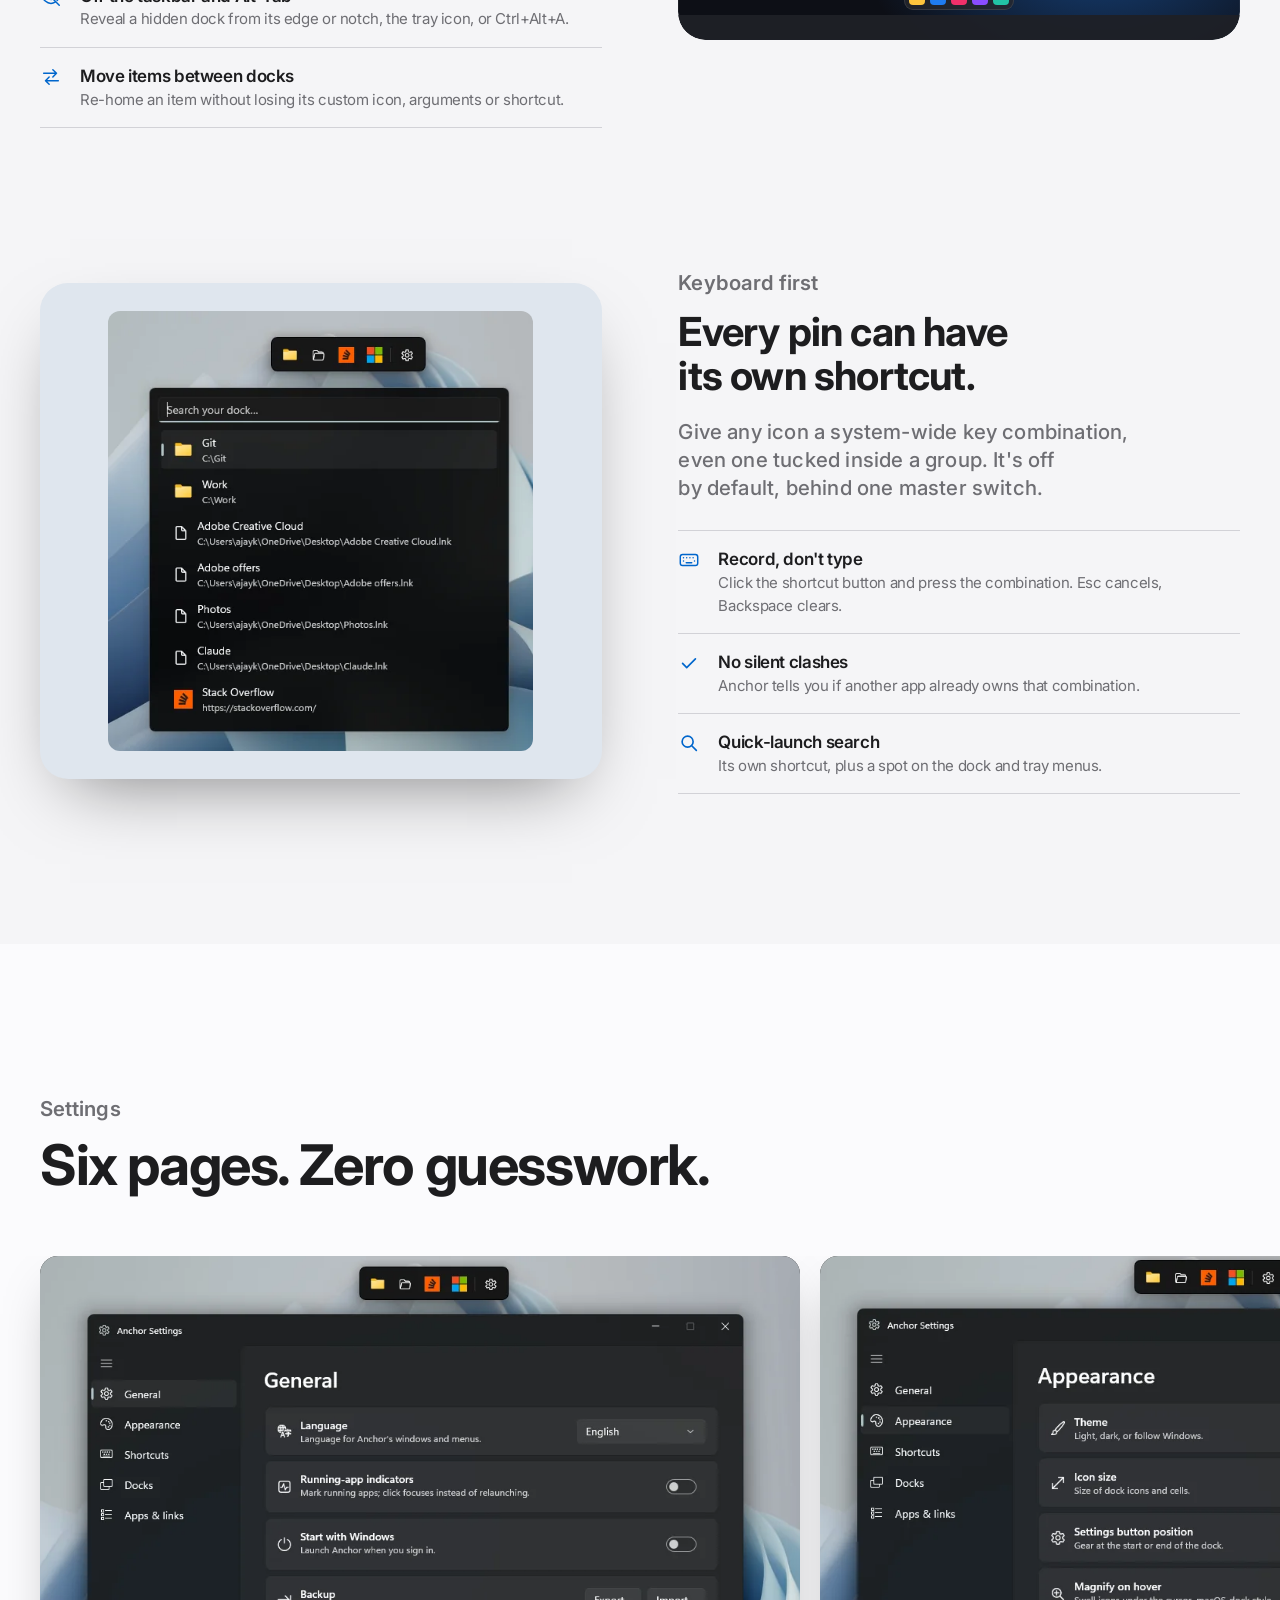
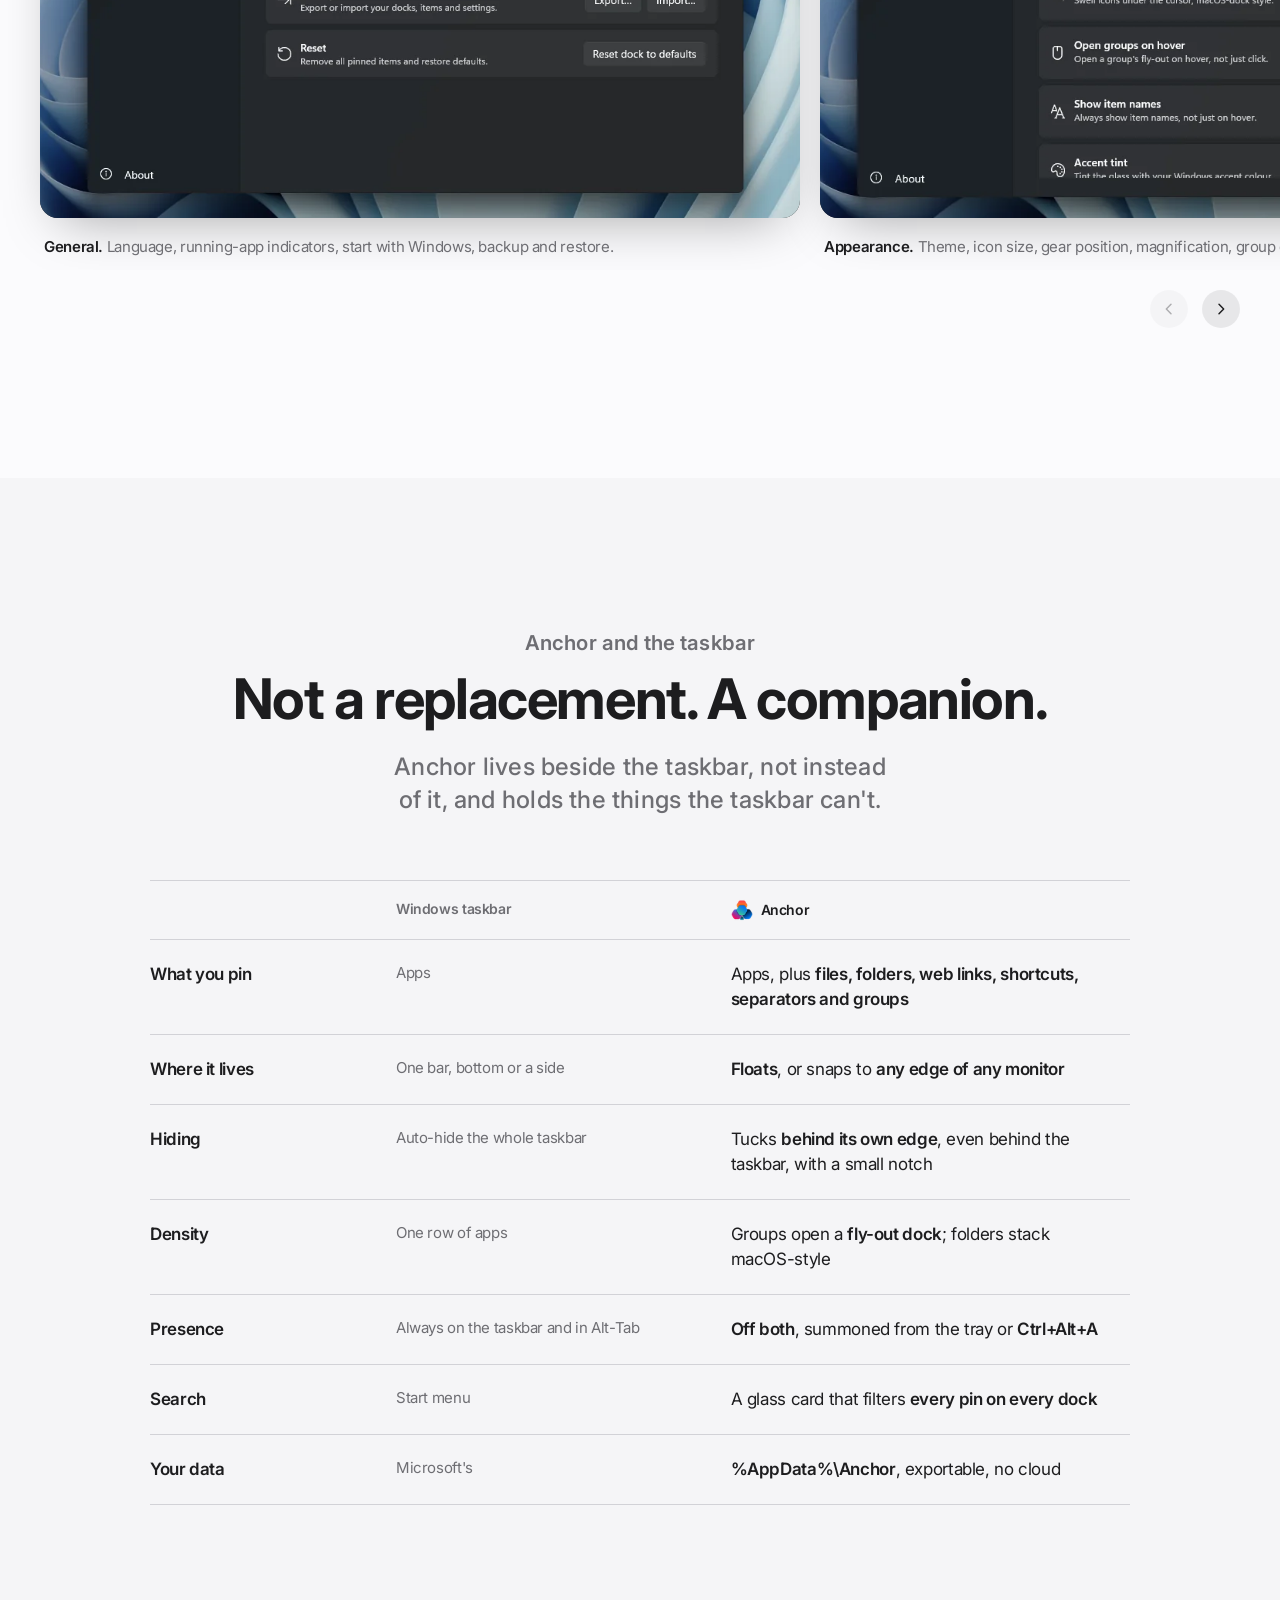
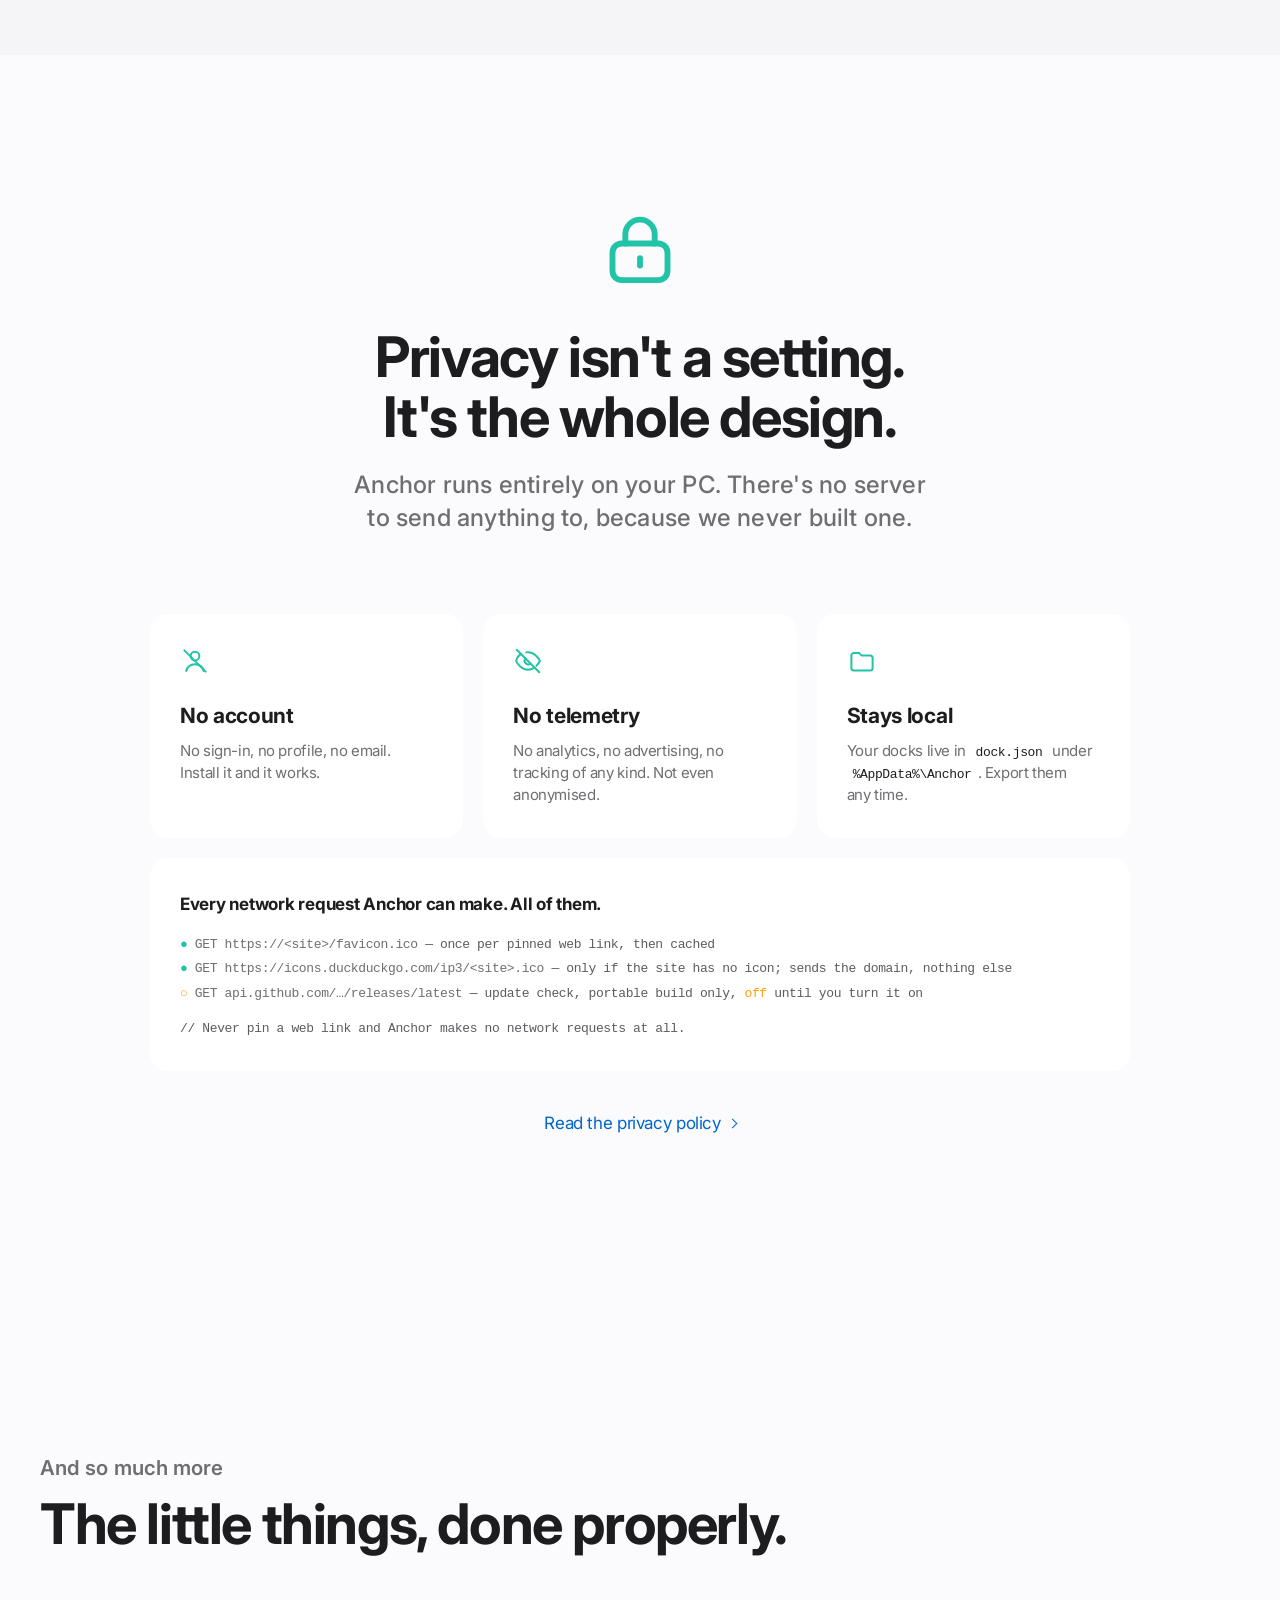
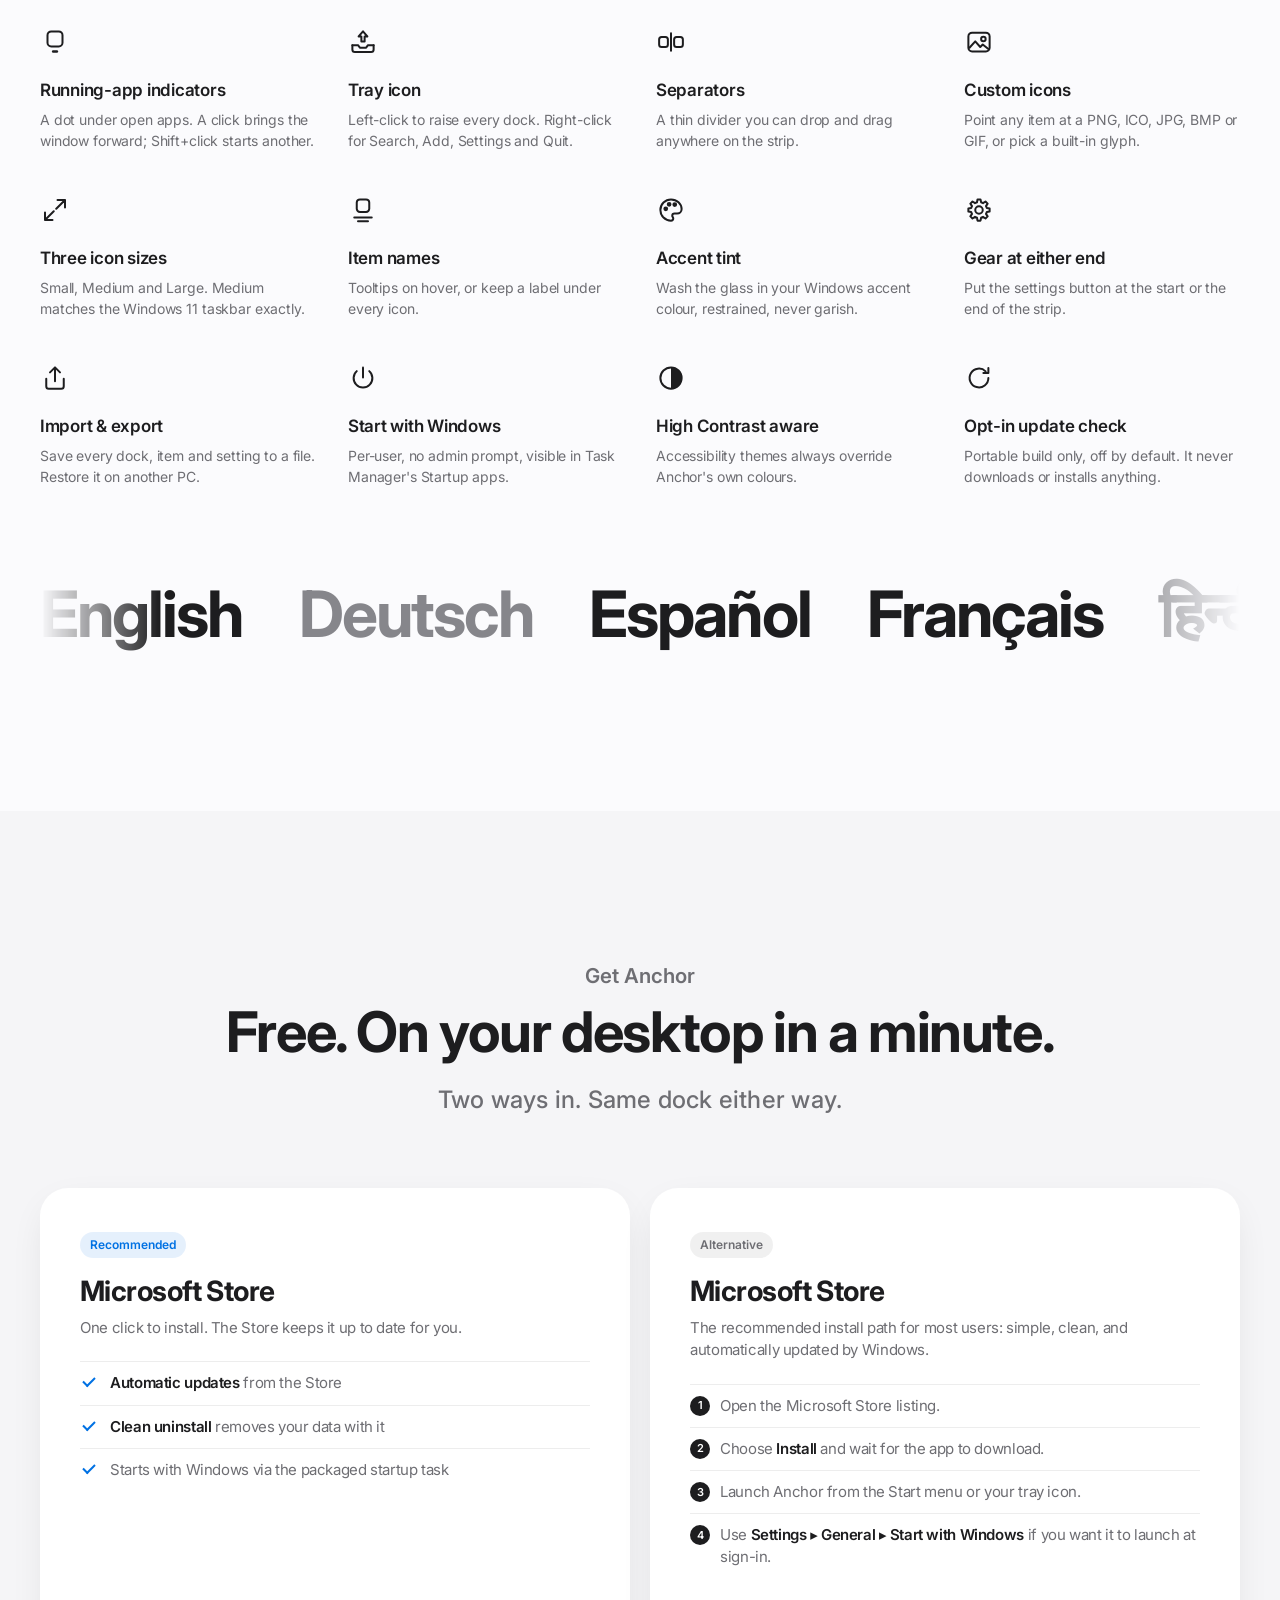
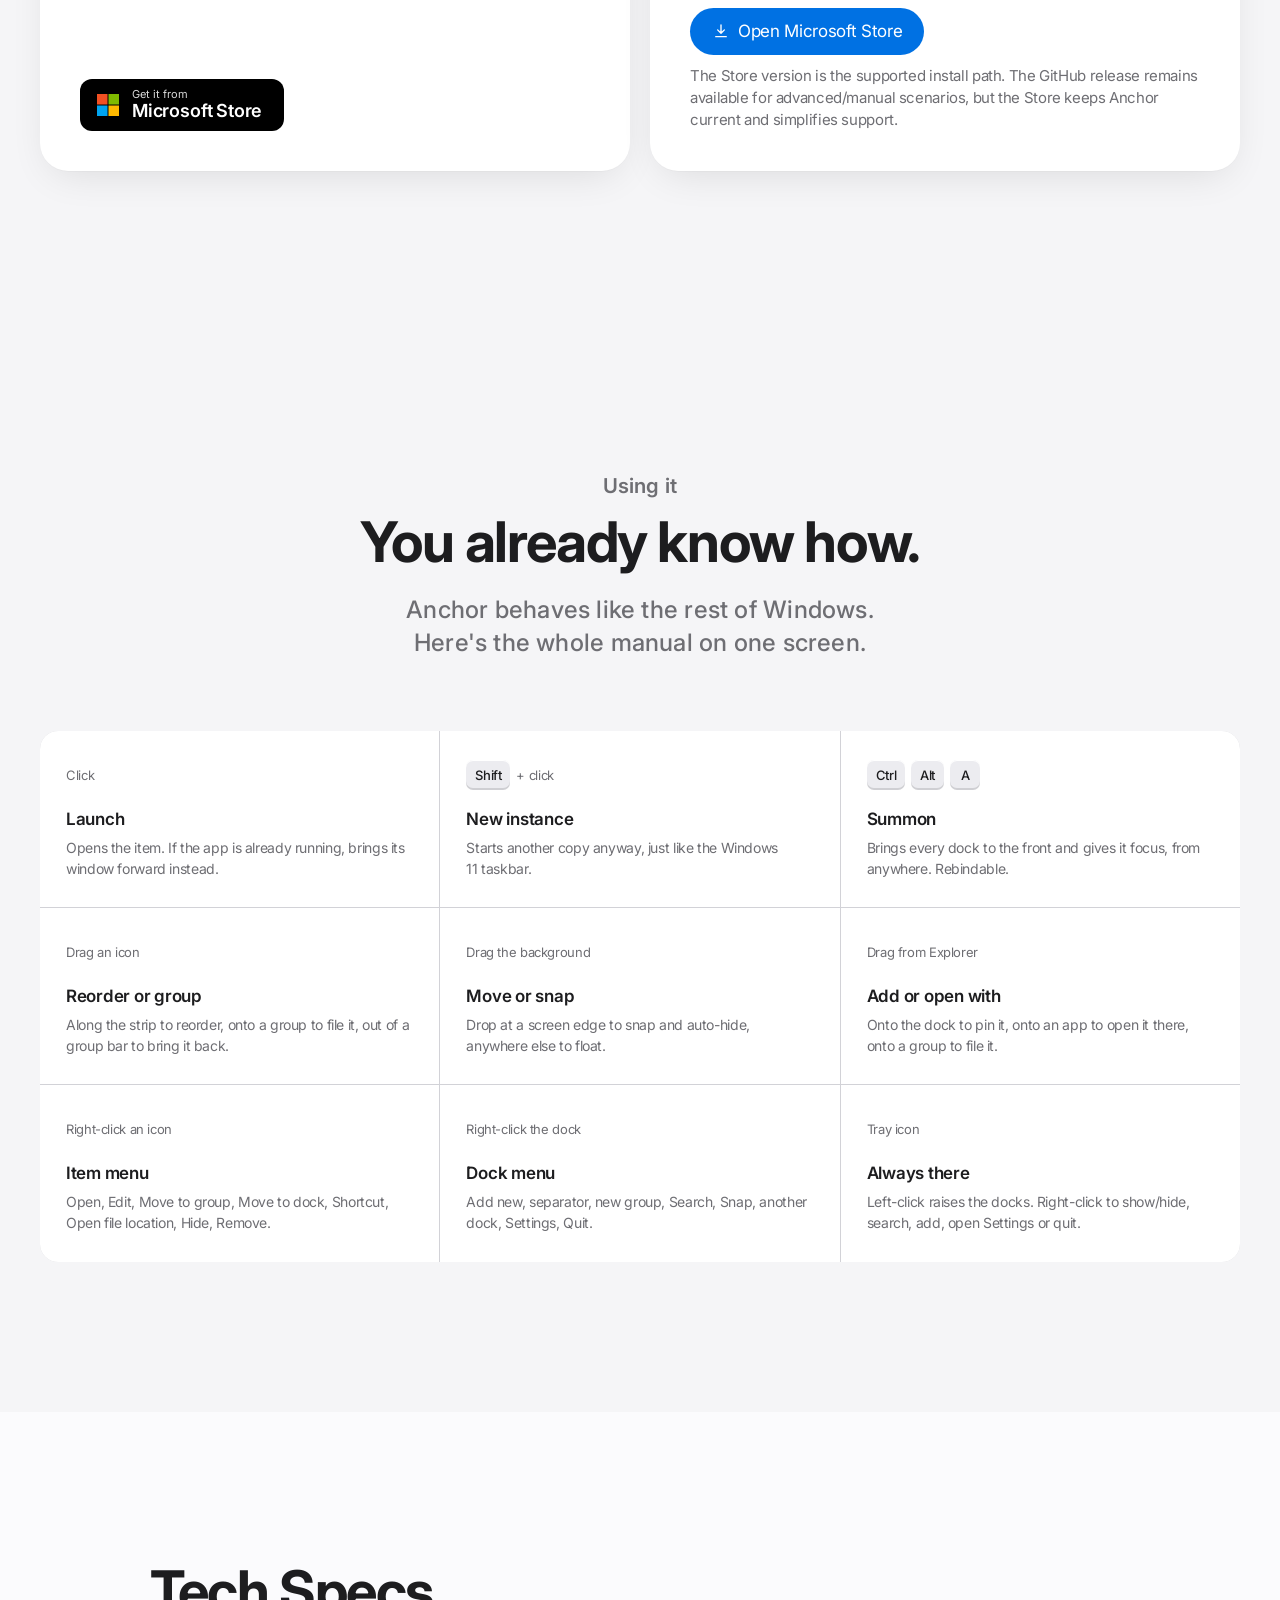
==== commit 475f3f92: "Update title and description for clarity; adjust software version to 1.2.3" ====
--- a/website/index.html
+++ b/website/index.html
@@ -3,8 +3,8 @@
 <head>
   <meta charset="utf-8">
   <meta name="viewport" content="width=device-width, initial-scale=1, viewport-fit=cover">
-  <title>Anchor — Free Windows Dock for Apps, Files &amp; Links</title>
-  <meta name="description" content="Anchor is a free, open-source Windows dock and app launcher built on WinUI 3 and dotnet. Pin apps, files, folders and web links, and launch them across multiple monitors with a shortcut.">
+  <title>AnchorDock</title>
+  <meta name="description" content="Anchor is a floating Windows dock and app launcher built on WinUI 3 and dotnet. Pin apps, files, folders and web links, and launch them across multiple monitors with a shortcut.">
   <meta name="theme-color" content="#000000">
   <meta name="color-scheme" content="light dark">
   <link rel="canonical" href="https://www.anchodock-app.com/">
@@ -42,8 +42,7 @@
     "alternateName": "Anchor Dock",
     "applicationCategory": "UtilitiesApplication",
     "operatingSystem": "Windows 11, Windows 10 version 1809 or later",
-    "softwareVersion": "1.2.4",
-    "keywords": ["Windows dock", "Windows app launcher", "desktop dock for Windows", "multi-monitor app dock", "open-source Windows dock"],
+    "softwareVersion": "1.2.3",
     "description": "A native WinUI 3 dock for Windows. Pin apps, files, folders and web links; snap to any edge of any monitor; summon with Ctrl+Alt+A.",
     "url": "https://www.anchodock-app.com/",
     "downloadUrl": "https://apps.microsoft.com/detail/9nlp5cwmkdj0",
@@ -188,7 +187,7 @@
     <img class="hero__logo reveal" src="assets/img/logo.png" alt="" width="84" height="84">
     <p class="hero__eyebrow reveal">Anchor for Windows</p>
     <h1 class="headline reveal reveal-d1" id="hero-title">Drop anchor.<br><span class="gradient-text">Launch anything.</span></h1>
-    <p class="lede reveal reveal-d2">A native Windows desktop dock and app launcher for the apps, files, folders and links you actually reach for. It stays out of the way until you whistle for it.</p>
+    <p class="lede reveal reveal-d2">A native glass dock for the apps, files, folders and links you actually reach for. It stays out of the way until you whistle for it.</p>
     <div class="cta-row reveal reveal-d3">
       <a class="btn" href="https://apps.microsoft.com/detail/9nlp5cwmkdj0">
         <svg aria-hidden="true"><use href="#i-windows"/></svg>
@@ -196,7 +195,7 @@
       </a>
       <a class="more" href="changelog.html">View changelog</a>
     </div>
-    <p class="hero__meta reveal reveal-d3">Free &amp; open source · Windows 11 · x64 and ARM64 · Version 1.2.4</p>
+    <p class="hero__meta reveal reveal-d3">Free &amp; open source · Windows 11 · x64 and ARM64 · Version 1.2.3</p>
   </div>
 
   <div class="hero__stage" aria-hidden="false">
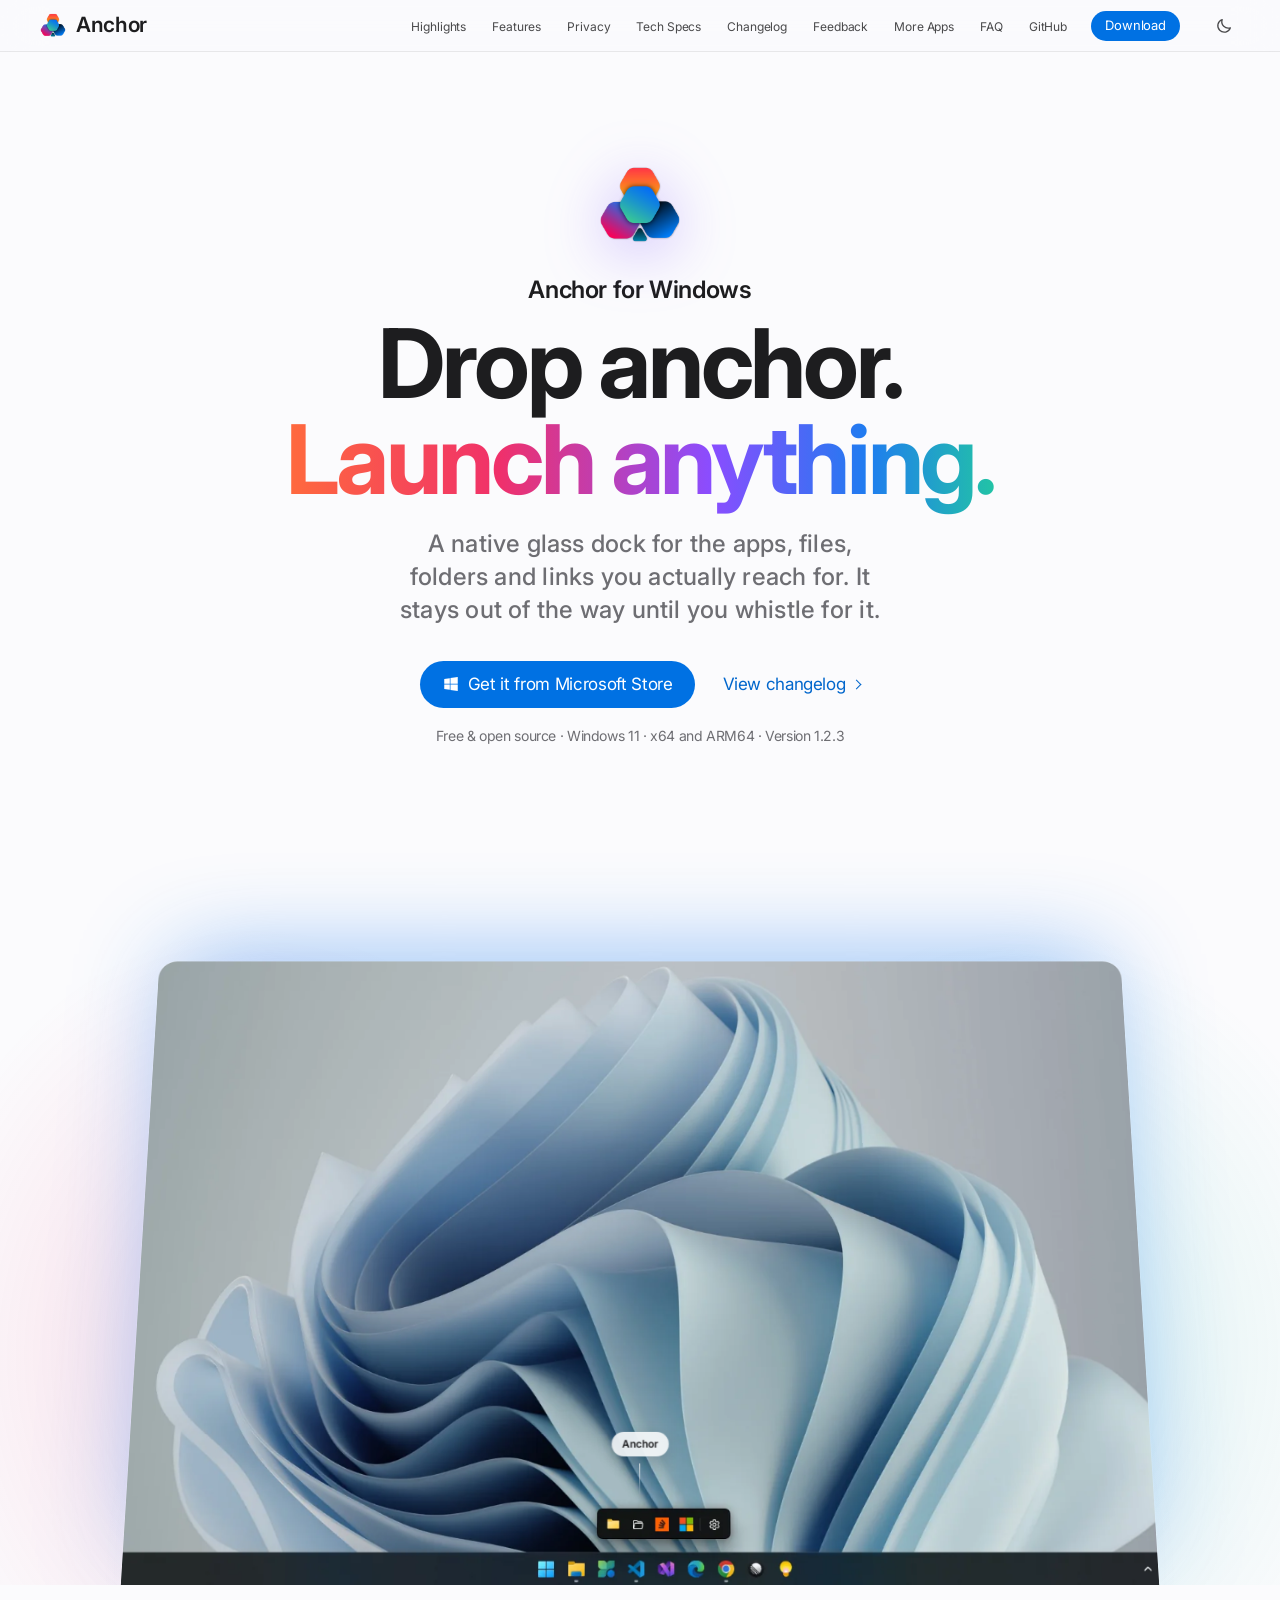
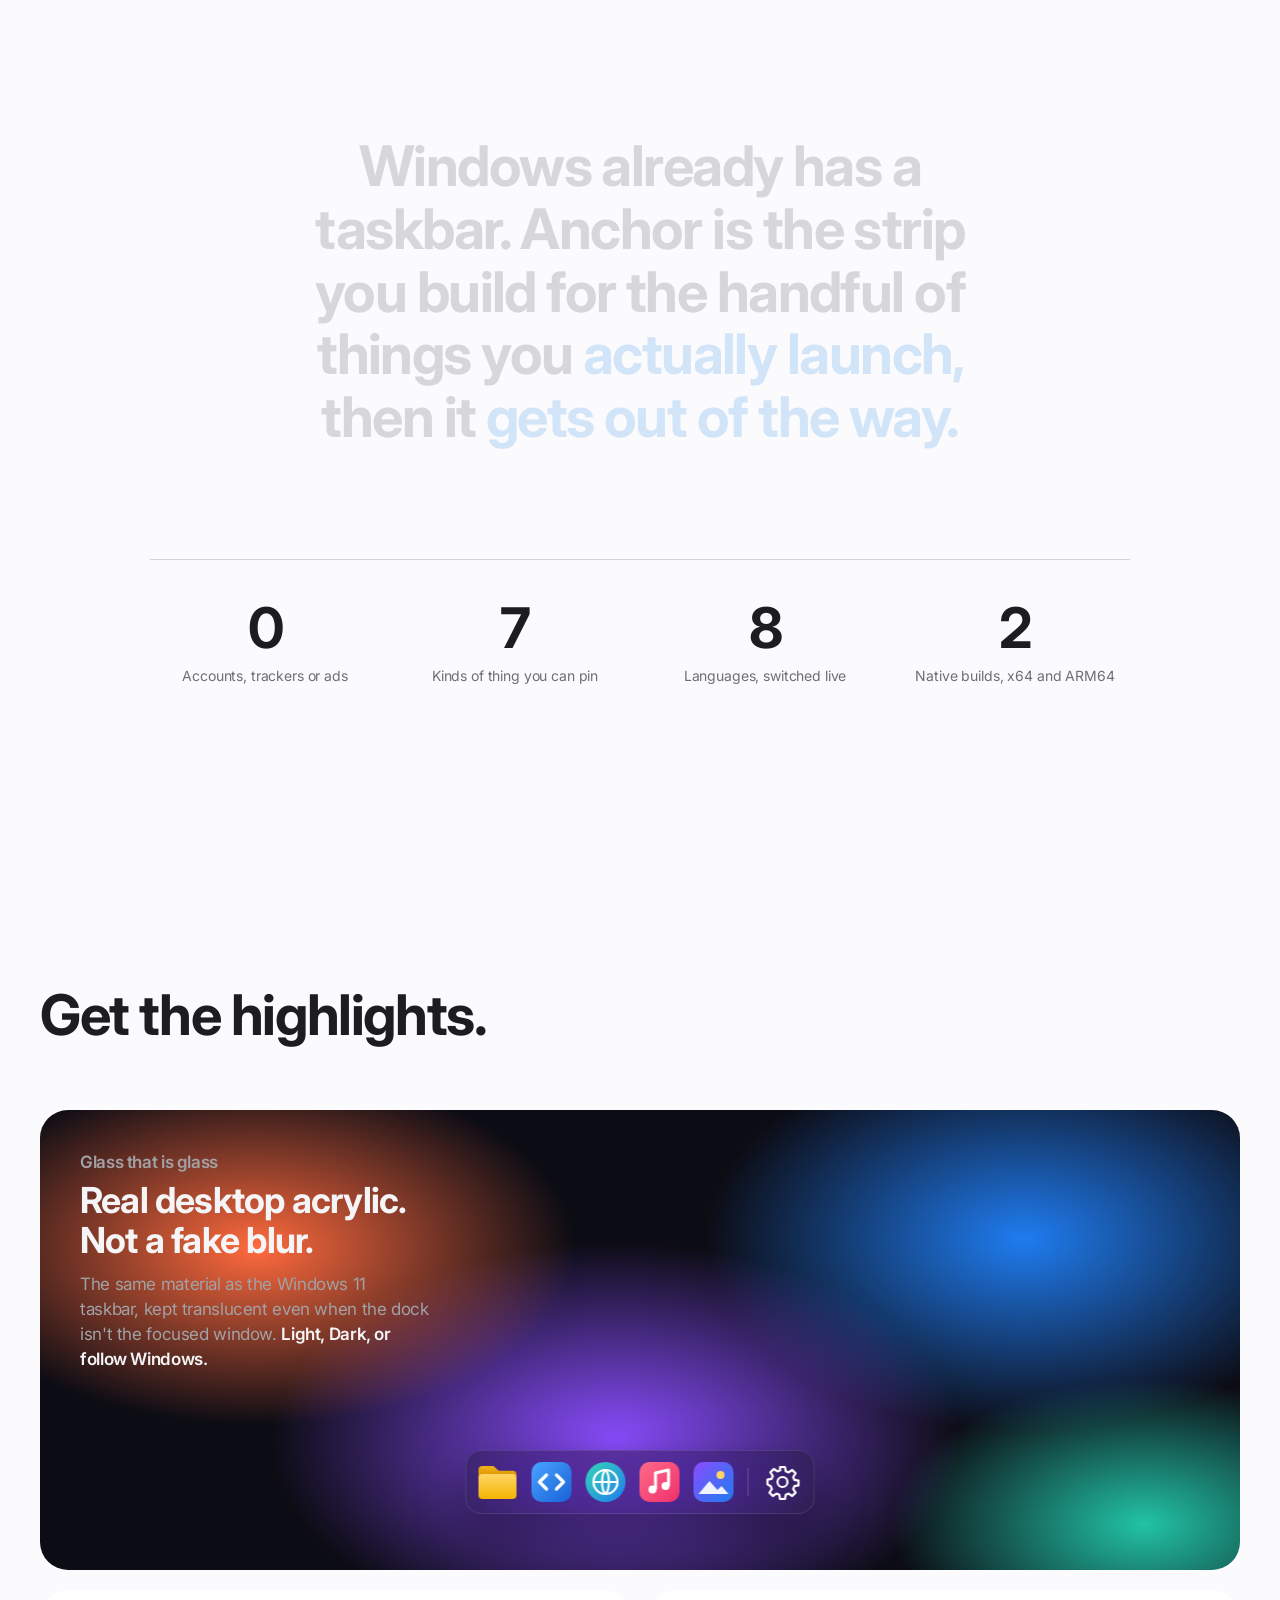
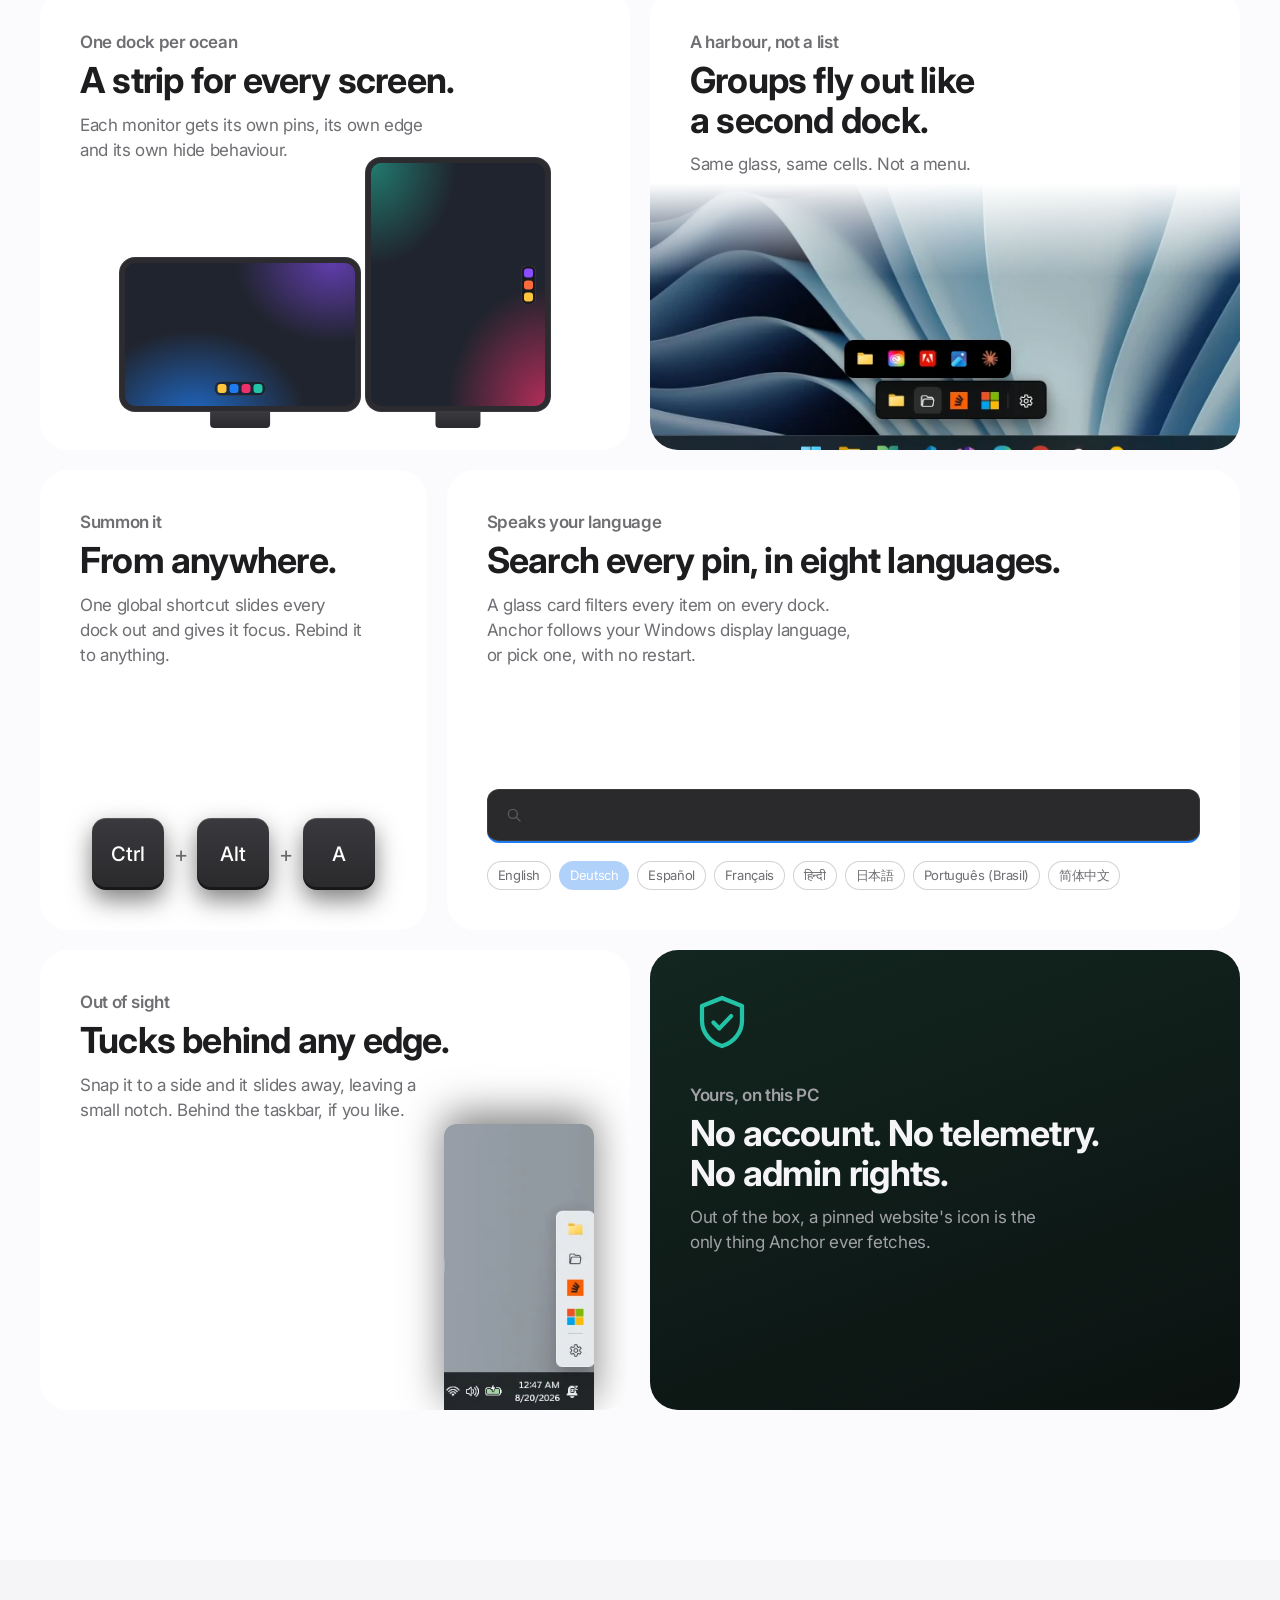
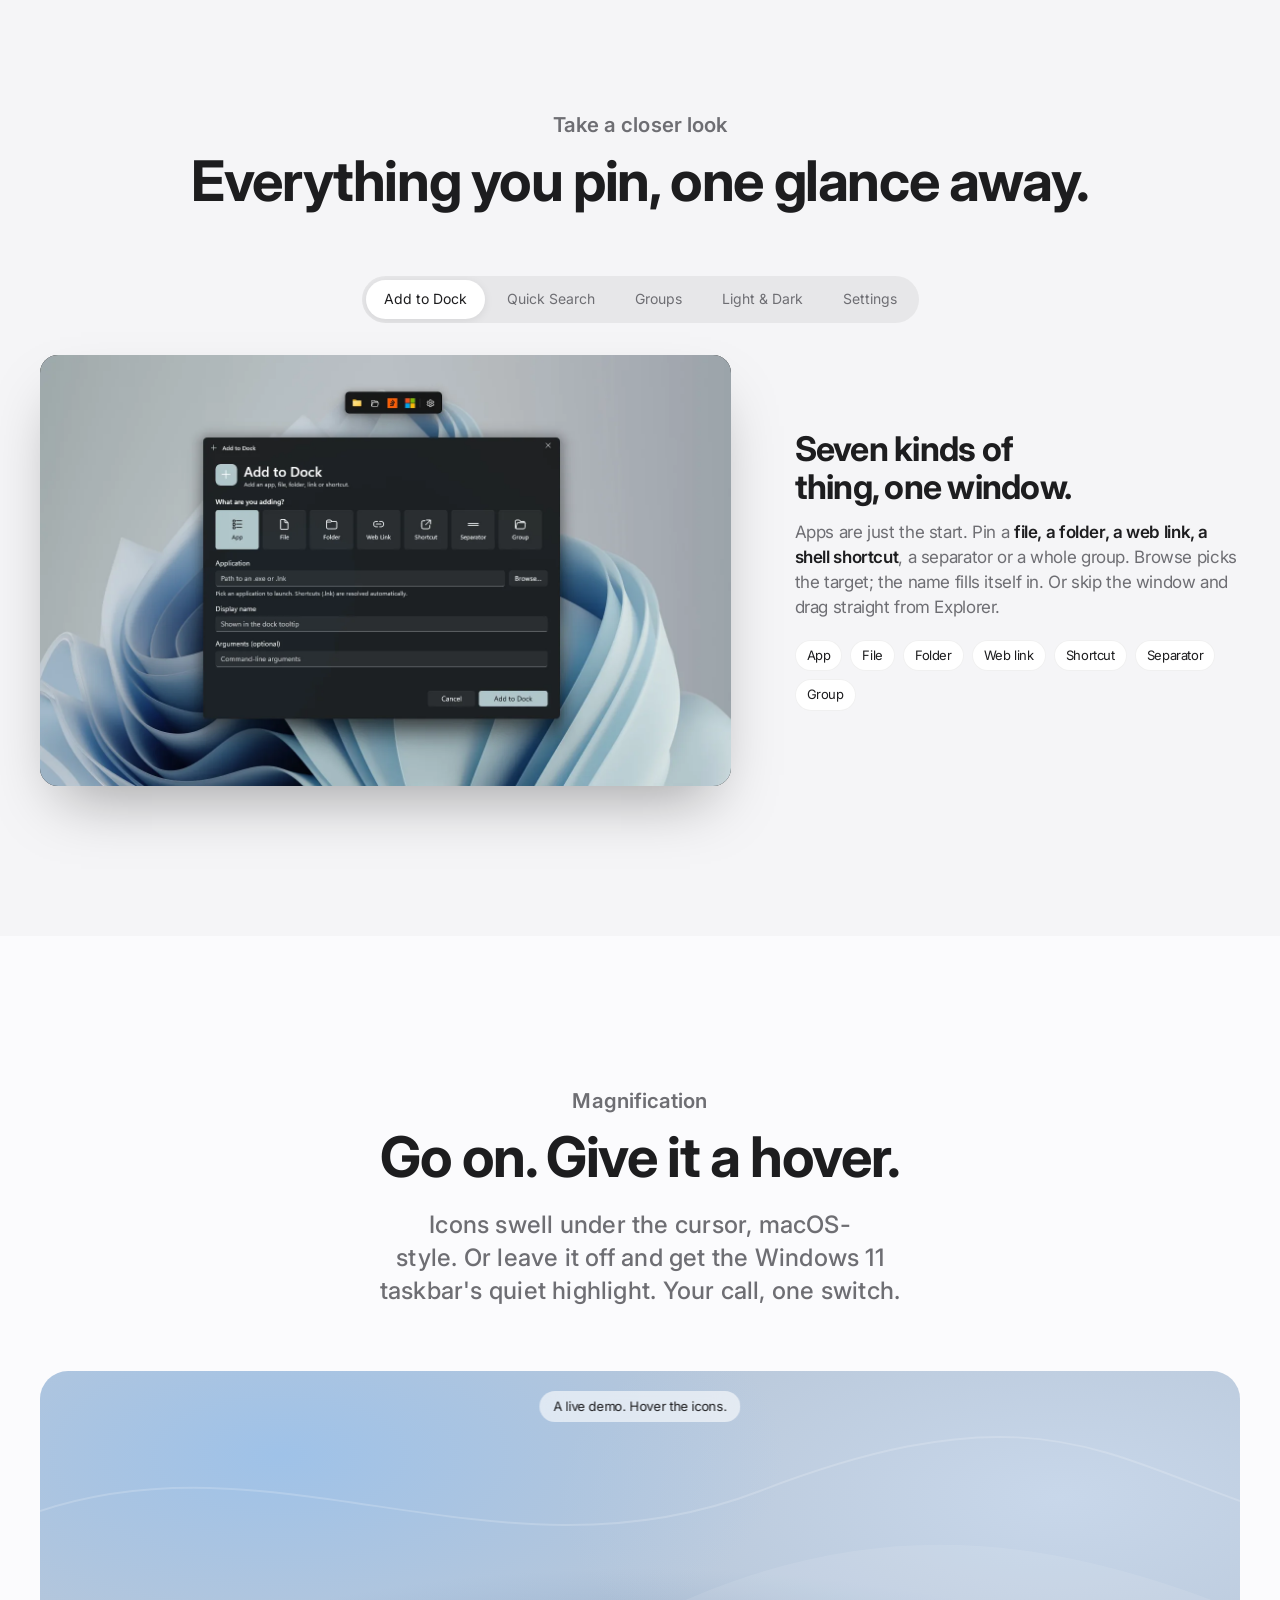
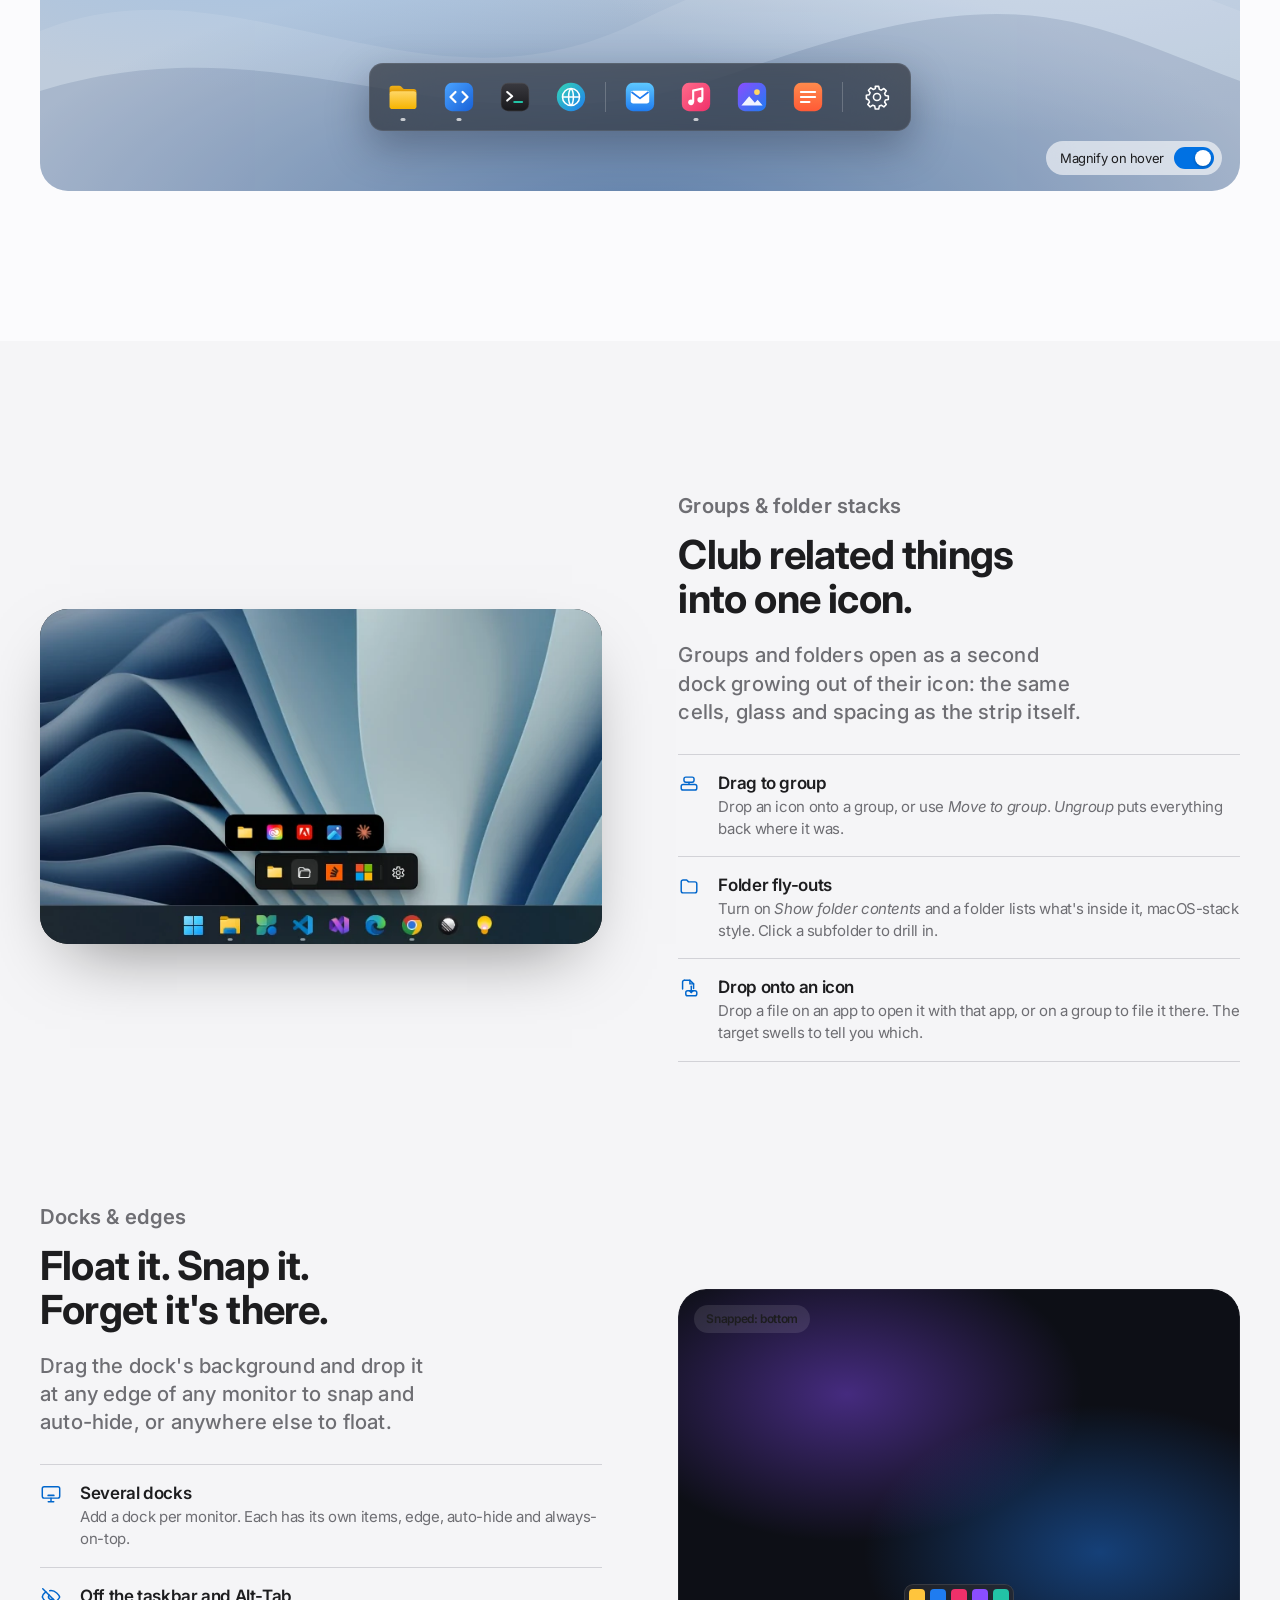
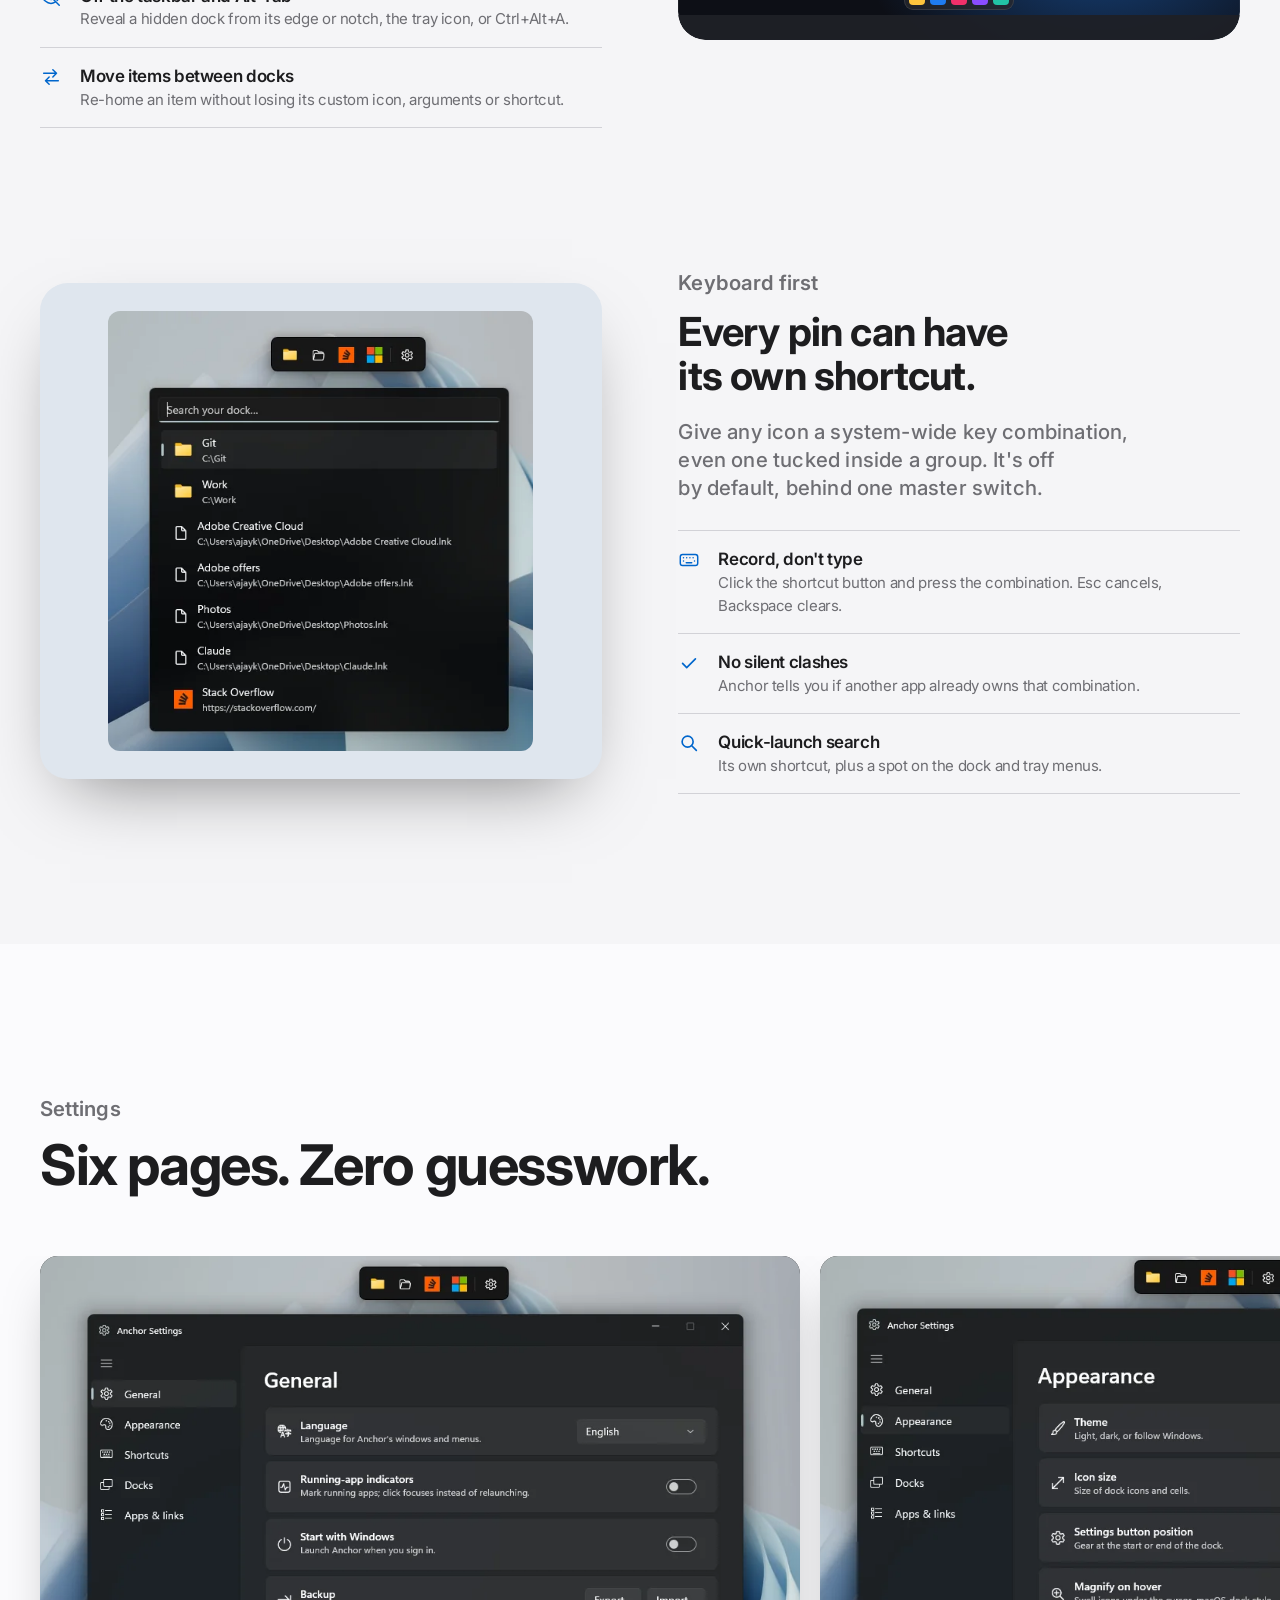
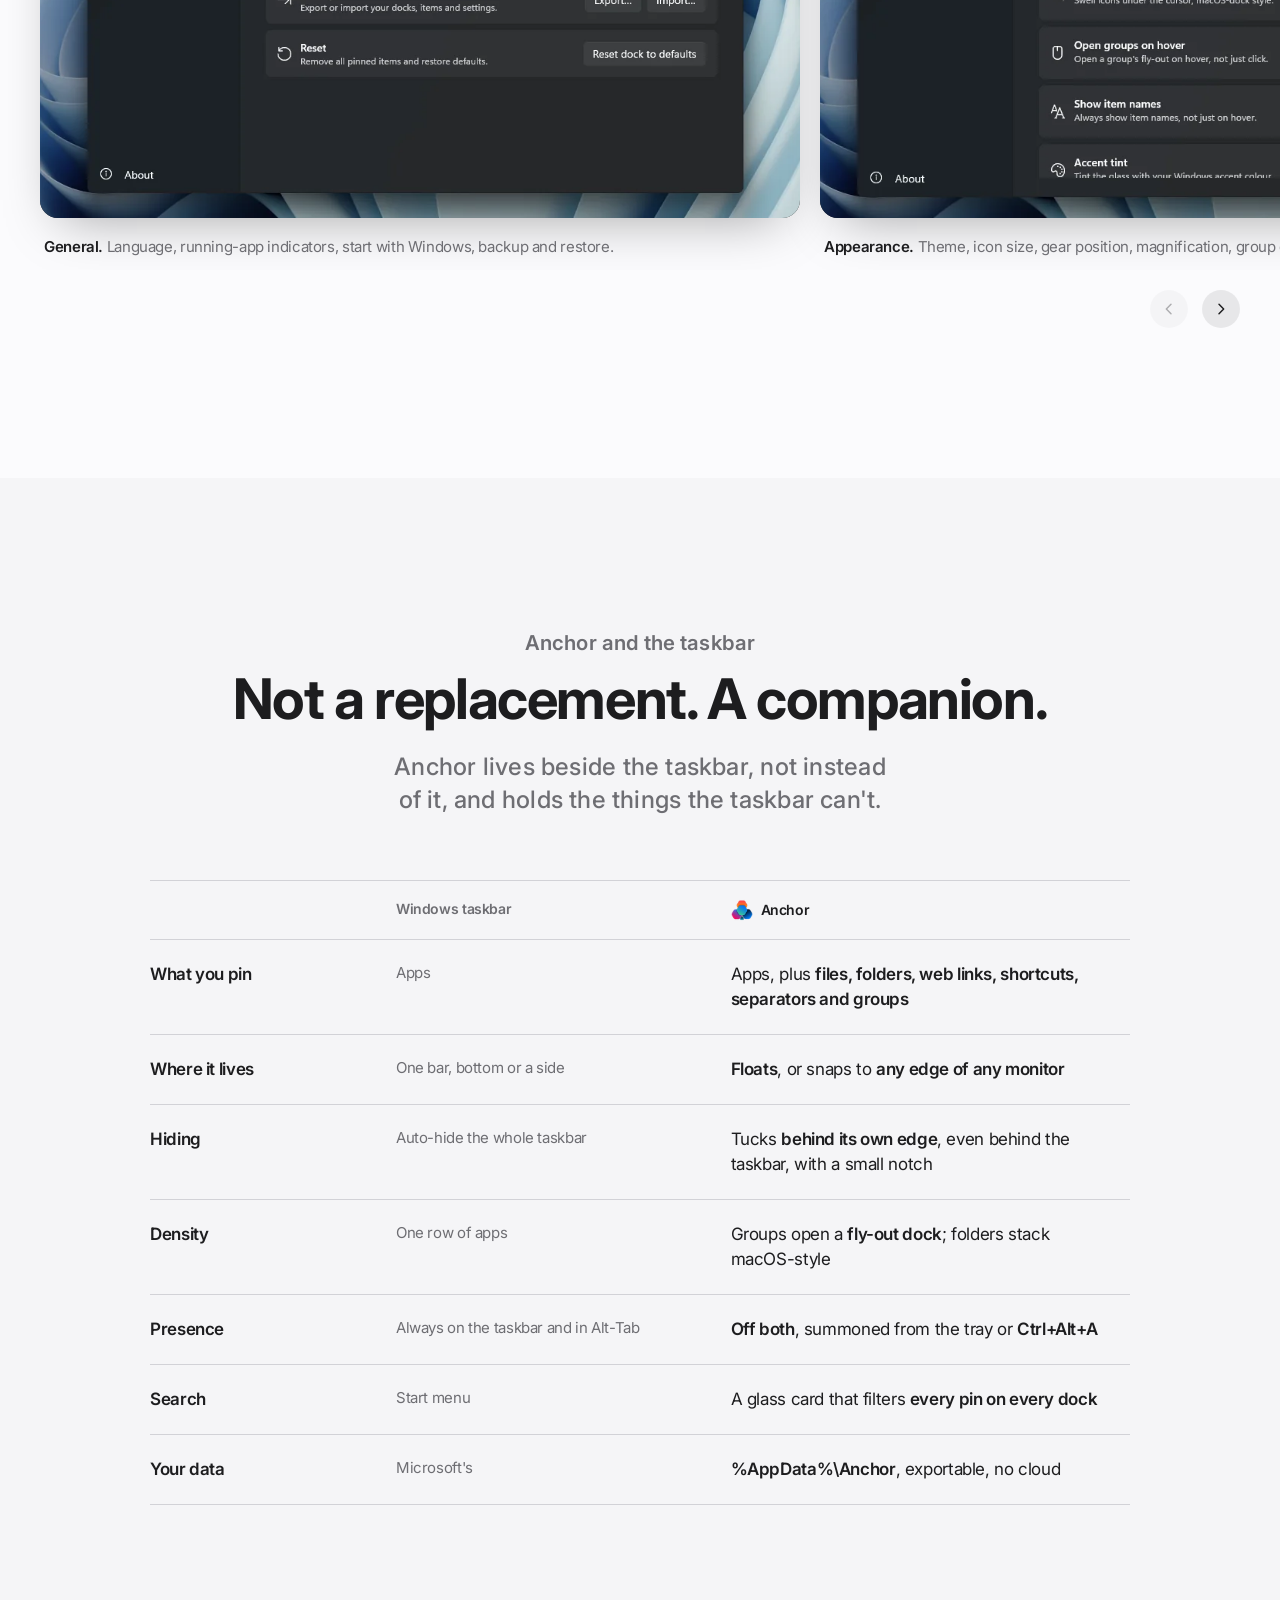
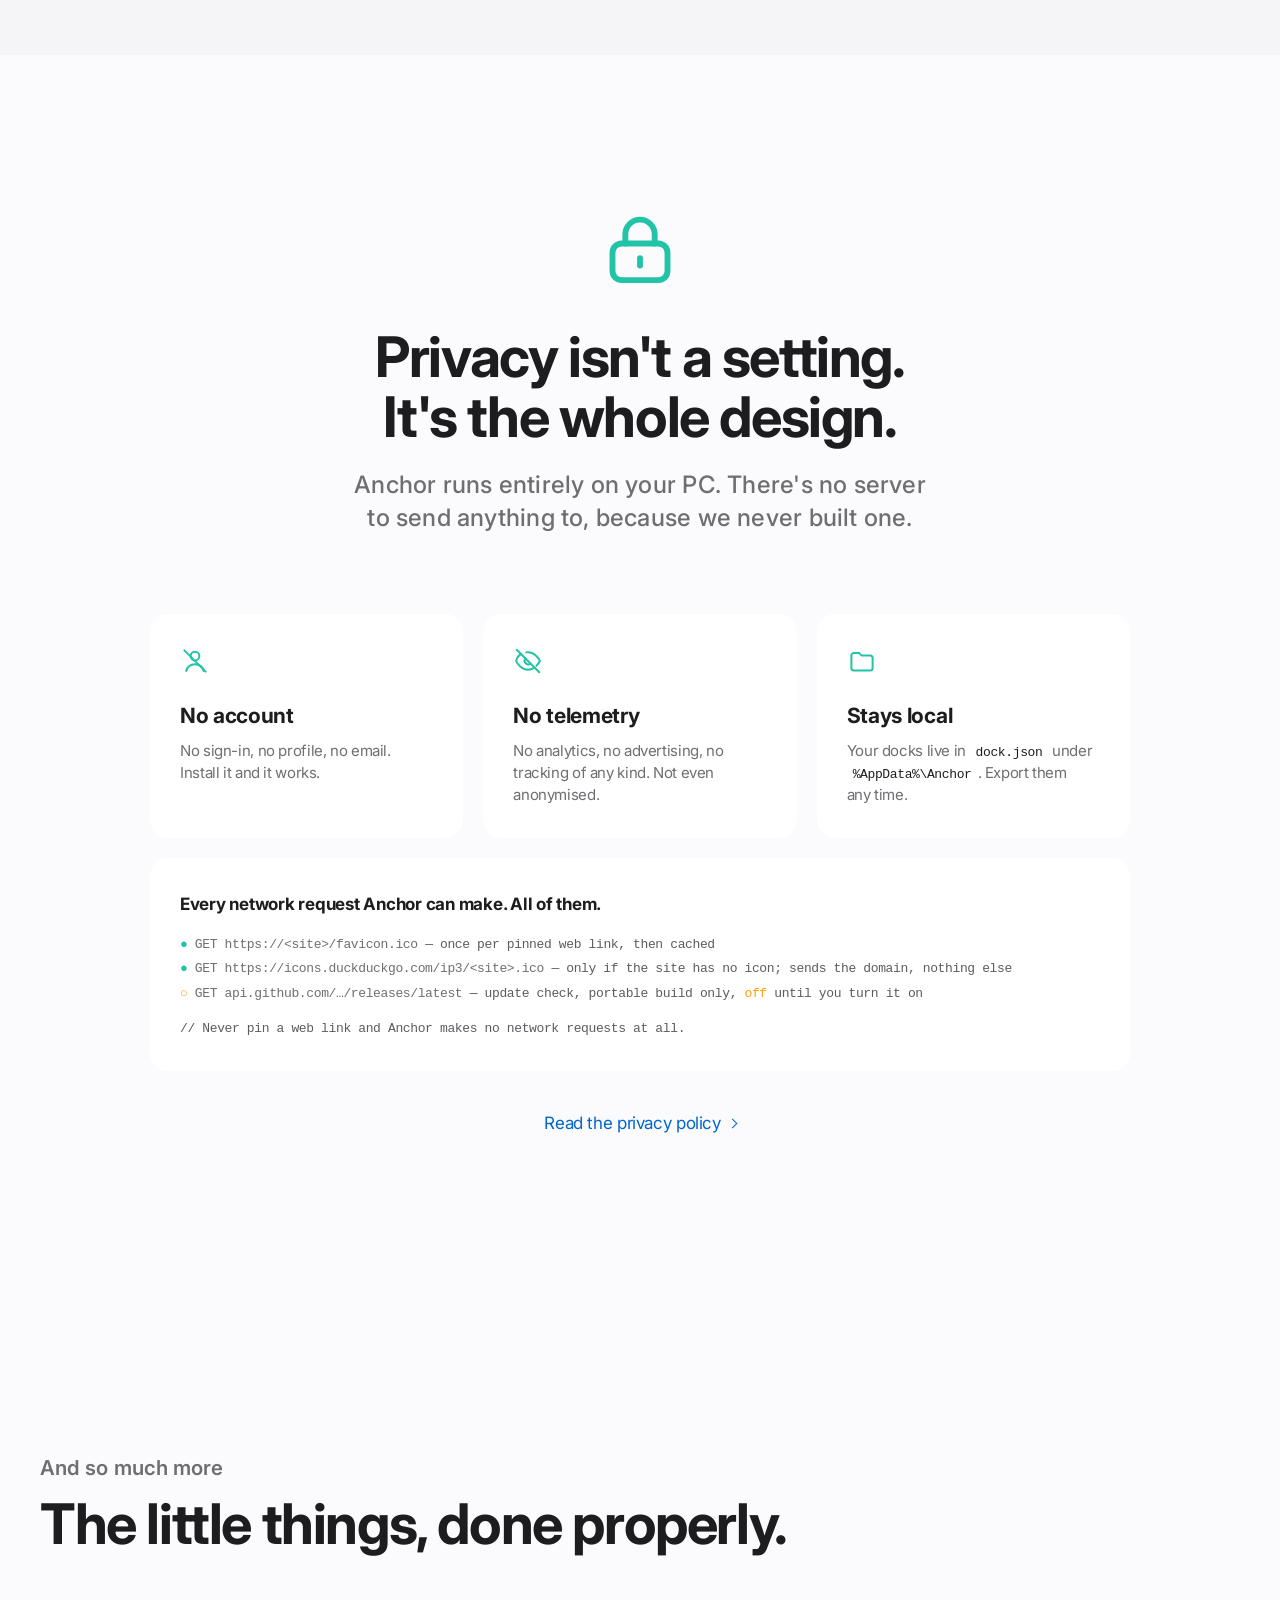
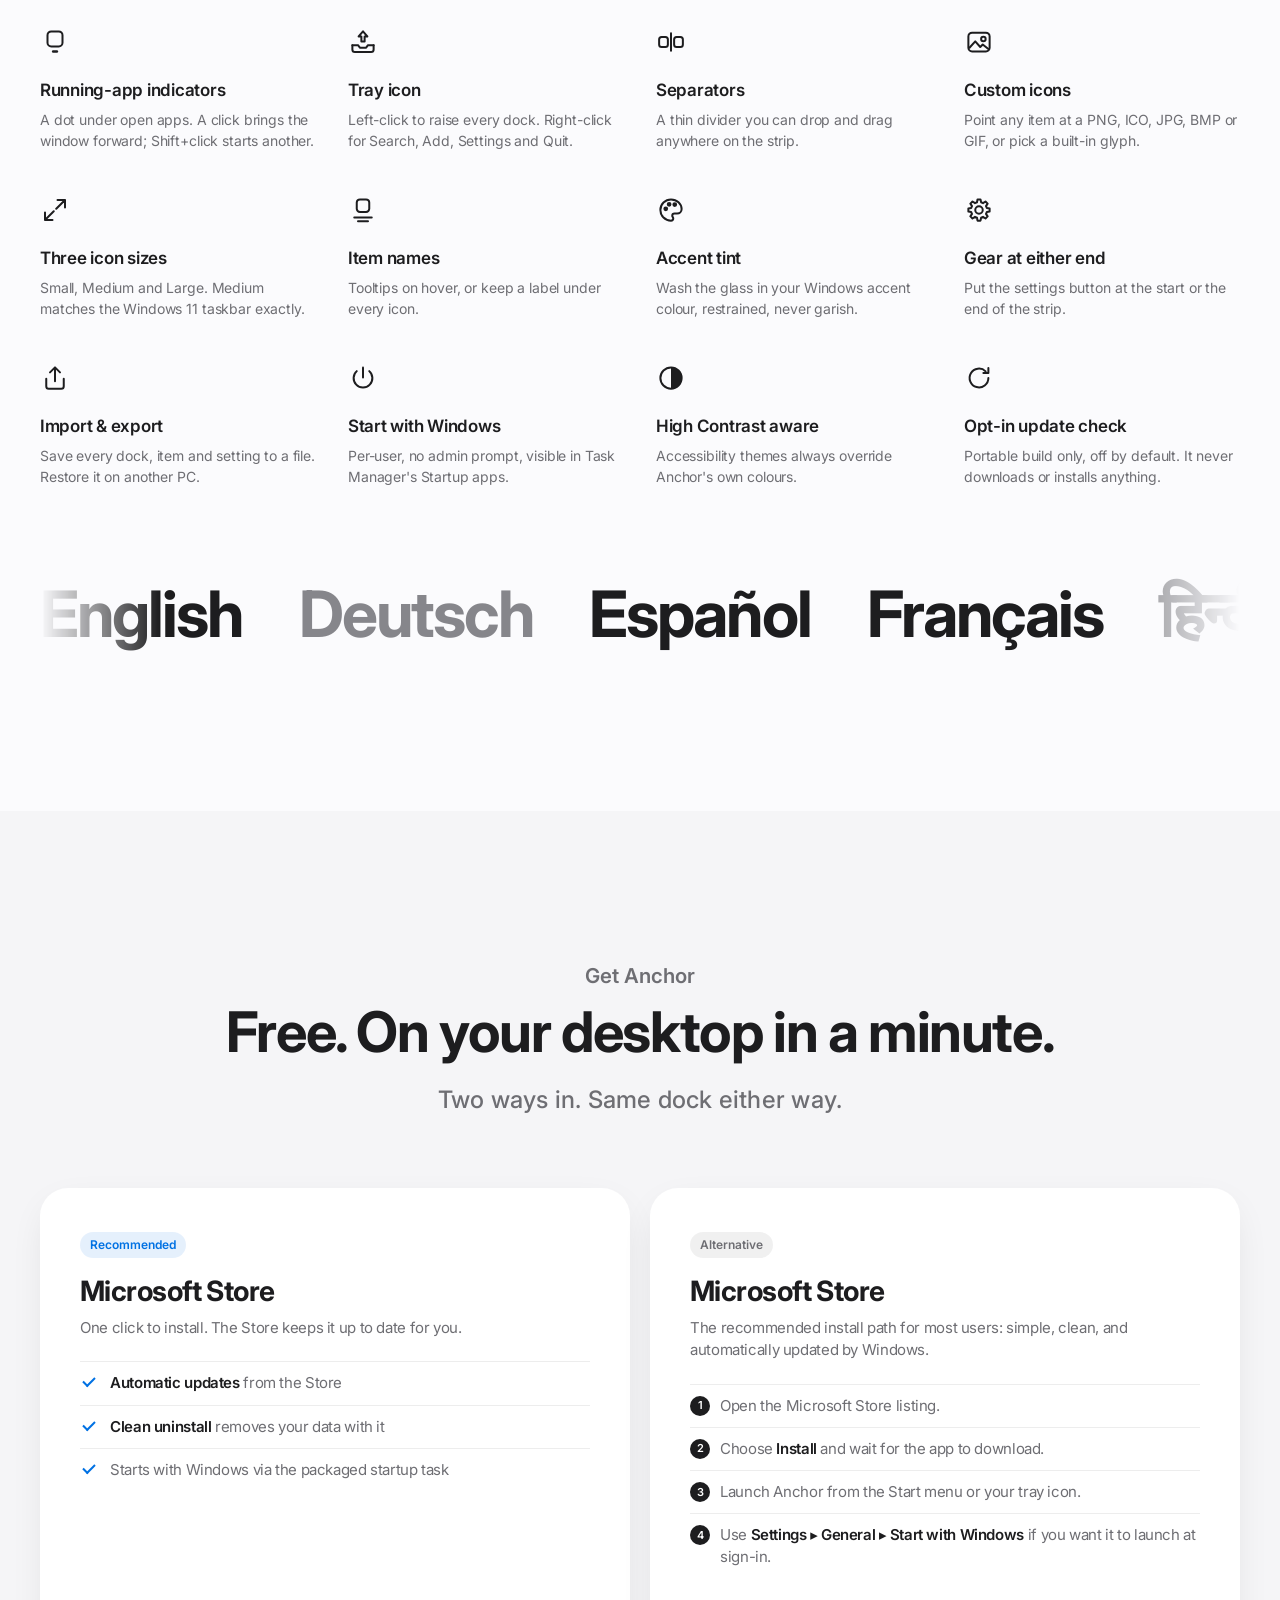
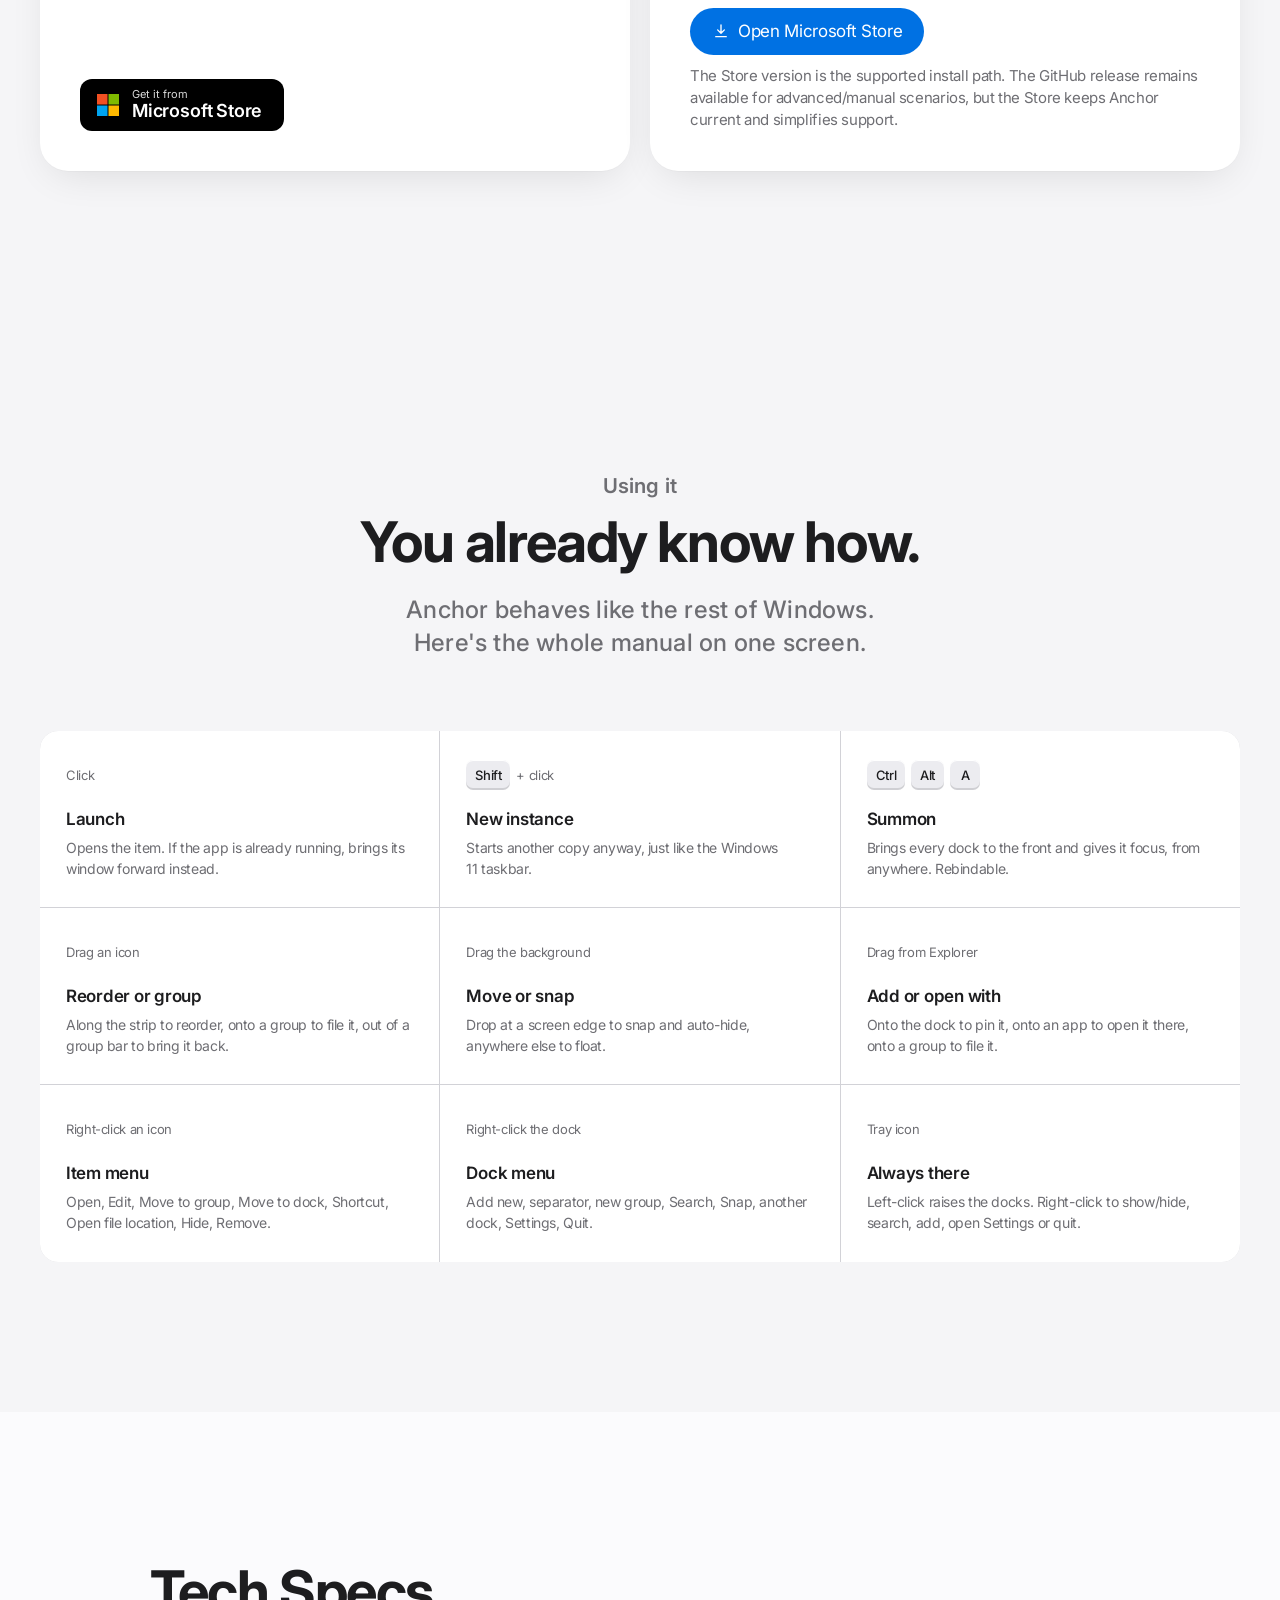
==== commit b1f2a8e2: "Add new assets, enhance changelog, and improve feedback page - Added new application images: certi.p" ====
--- a/website/index.html
+++ b/website/index.html
@@ -7,20 +7,20 @@
   <meta name="description" content="Anchor is a floating Windows dock and app launcher built on WinUI 3 and dotnet. Pin apps, files, folders and web links, and launch them across multiple monitors with a shortcut.">
   <meta name="theme-color" content="#000000">
   <meta name="color-scheme" content="light dark">
-  <link rel="canonical" href="https://www.anchodock-app.com/">
+  <link rel="canonical" href="https://www.anchordock-app.com/">
 
   <meta property="og:type" content="website">
   <meta property="og:site_name" content="Anchor">
   <meta property="og:title" content="Anchor — Drop anchor. Launch anything.">
   <meta property="og:description" content="A native WinUI 3 dock for Windows. Real acrylic glass, one dock per monitor, fly-out groups and search across every pin. Free, open source, and private by design.">
-  <meta property="og:url" content="https://www.anchodock-app.com/">
-  <meta property="og:image" content="https://www.anchodock-app.com/assets/img/og.jpg">
+  <meta property="og:url" content="https://www.anchordock-app.com/">
+  <meta property="og:image" content="https://www.anchordock-app.com/assets/img/og.jpg">
   <meta property="og:image:width" content="1200">
   <meta property="og:image:height" content="630">
   <meta name="twitter:card" content="summary_large_image">
   <meta name="twitter:title" content="Anchor — Drop anchor. Launch anything.">
   <meta name="twitter:description" content="A native WinUI 3 dock for Windows. Free, open source, and private by design.">
-  <meta name="twitter:image" content="https://www.anchodock-app.com/assets/img/og.jpg">
+  <meta name="twitter:image" content="https://www.anchordock-app.com/assets/img/og.jpg">
 
   <link rel="icon" type="image/png" sizes="32x32" href="assets/img/icon-32.png">
   <link rel="apple-touch-icon" href="assets/img/icon-180.png">
@@ -44,7 +44,7 @@
     "operatingSystem": "Windows 11, Windows 10 version 1809 or later",
     "softwareVersion": "1.2.3",
     "description": "A native WinUI 3 dock for Windows. Pin apps, files, folders and web links; snap to any edge of any monitor; summon with Ctrl+Alt+A.",
-    "url": "https://www.anchodock-app.com/",
+    "url": "https://www.anchordock-app.com/",
     "downloadUrl": "https://apps.microsoft.com/detail/9nlp5cwmkdj0",
     "installUrl": "https://apps.microsoft.com/detail/9nlp5cwmkdj0",
     "license": "https://opensource.org/licenses/MIT",
@@ -168,6 +168,7 @@
         <li><a href="#specs">Tech Specs</a></li>
         <li><a href="changelog.html">Changelog</a></li>
         <li><a href="feedback.html">Feedback</a></li>
+        <li><a href="apps.html">More Apps</a></li>
         <li><a href="#faq">FAQ</a></li>
         <li><a href="https://github.com/framedparadox/anchor-dock">GitHub</a></li>
       </ul>
@@ -815,6 +816,7 @@
           <li><a href="feedback.html">Suggestions &amp; praise</a></li>
           <li><a href="https://github.com/framedparadox/anchor-dock/issues">Report a bug</a></li>
           <li><a href="https://github.com/sponsors/ajaykontham">Sponsor the project</a></li>
+          <li><a href="apps.html">More Apps</a></li>
         </ul>
       </div>
       <div>
--- a/website/assets/css/site.css
+++ b/website/assets/css/site.css
@@ -1513,3 +1513,207 @@
 }
 .notfound .headline { font-size: clamp(64px, 14vw, 160px); }
 .notfound a { color: var(--link-night); }
+
+/* ---------- More apps page ---------- */
+
+.apps-section { padding-top: clamp(48px, 7vw, 72px); }
+.apps-section + .apps-section { padding-top: 0; }
+.apps-section__head { max-width: 640px; margin-bottom: clamp(28px, 4vw, 44px); }
+.apps-section__head h2 { margin: 0; font-size: clamp(24px, 2.6vw, 30px); letter-spacing: -0.02em; }
+.apps-section__head p { margin: 10px 0 0; color: var(--ink-2); font-size: 16px; }
+
+.app-grid {
+  display: grid;
+  grid-template-columns: repeat(2, 1fr);
+  gap: 20px;
+}
+.app-grid--wide { grid-template-columns: repeat(4, 1fr); }
+@media (max-width: 1068px) { .app-grid--wide { grid-template-columns: repeat(2, 1fr); } }
+@media (max-width: 600px) {
+  .app-grid, .app-grid--wide { grid-template-columns: 1fr; }
+}
+
+.app-card {
+  position: relative;
+  display: flex;
+  flex-direction: column;
+  padding: 30px 28px 28px;
+  border-radius: var(--radius-lg);
+  background: #fff;
+  box-shadow: 0 1px 0 rgba(0, 0, 0, 0.02), 0 12px 40px -16px rgba(0, 0, 0, 0.12);
+  transition: transform 0.28s var(--ease-out), box-shadow 0.28s var(--ease-out);
+}
+.app-card:hover,
+.app-card:focus-within {
+  transform: translateY(-6px);
+  box-shadow: 0 1px 0 rgba(0, 0, 0, 0.02), 0 28px 60px -20px rgba(0, 0, 0, 0.22);
+}
+.app-card__icon {
+  display: grid;
+  place-items: center;
+  width: 52px;
+  height: 52px;
+  border-radius: 14px;
+  color: #fff;
+  flex: none;
+}
+.app-card__icon svg { width: 26px; height: 26px; }
+.app-card--coral .app-card__icon { background: linear-gradient(135deg, #ff8a5c, var(--coral)); }
+.app-card--rose .app-card__icon { background: linear-gradient(135deg, #ff6a92, var(--rose)); }
+.app-card--violet .app-card__icon { background: linear-gradient(135deg, #a07bff, var(--violet)); }
+.app-card--azure .app-card__icon { background: linear-gradient(135deg, #5ea7ff, var(--azure)); }
+.app-card--teal .app-card__icon { background: linear-gradient(135deg, #52ddc4, var(--teal)); }
+.app-card__top { display: flex; align-items: flex-start; justify-content: space-between; gap: 12px; }
+.app-card__tag {
+  padding: 4px 10px;
+  border-radius: 999px;
+  background: var(--paper-2);
+  color: var(--ink-2);
+  font-size: 11px;
+  font-weight: 600;
+  letter-spacing: 0.01em;
+  white-space: nowrap;
+}
+.app-card h3 { margin: 18px 0 0; font-size: 20px; letter-spacing: -0.015em; }
+.app-card p { margin: 8px 0 0; color: var(--ink-2); font-size: 14.5px; line-height: 1.5; flex: 1; }
+.app-card__links { display: flex; flex-wrap: wrap; gap: 8px; margin-top: 20px; }
+.app-pill {
+  display: inline-flex;
+  align-items: center;
+  gap: 6px;
+  padding: 6px 12px;
+  border-radius: 999px;
+  background: var(--paper-2);
+  color: var(--ink) !important;
+  font-size: 13px;
+  font-weight: 500;
+  text-decoration: none !important;
+  transition: background-color 0.2s, transform 0.2s;
+}
+.app-pill:hover { background: rgba(0, 113, 227, 0.1); color: var(--blue) !important; transform: translateY(-1px); }
+.app-pill svg { width: 14px; height: 14px; flex: none; }
+.app-card__icon.app-card__icon--logo {
+  background: var(--paper-2);
+  box-shadow: 0 0 0 1px var(--hairline) inset;
+  padding: 9px;
+}
+.app-card__icon--logo img { width: 100%; height: 100%; object-fit: contain; display: block; }
+
+/* ---------- About the developer ---------- */
+
+.about-dev__head {
+  display: flex;
+  align-items: flex-start;
+  gap: 22px;
+  max-width: 720px;
+}
+.about-dev__avatar {
+  display: grid;
+  place-items: center;
+  flex: none;
+  width: 64px;
+  height: 64px;
+  border-radius: 20px;
+  background: var(--brand-gradient);
+  color: #fff;
+  font-size: 22px;
+  font-weight: 700;
+  letter-spacing: -0.02em;
+}
+.about-dev__head h2 { margin: 0; font-size: clamp(26px, 3vw, 34px); letter-spacing: -0.02em; }
+.about-dev__head p { margin: 10px 0 0; color: var(--ink-2); font-size: 16px; line-height: 1.55; }
+.about-dev__links { display: flex; flex-wrap: wrap; gap: 12px; margin-top: 26px; }
+
+
+/* ---------- GitHub contribution city ---------- */
+
+.city-intro {
+  max-width: 560px;
+  margin-top: clamp(40px, 6vw, 60px);
+}
+.city-intro h3 { margin: 0; font-size: clamp(22px, 2.4vw, 28px); letter-spacing: -0.02em; }
+.city-intro p { margin: 10px 0 0; color: var(--ink-2); font-size: 16px; line-height: 1.55; }
+.city-intro strong { color: var(--ink); font-weight: 600; }
+
+.city {
+  position: relative;
+  margin-top: 24px;
+  border-radius: var(--radius-lg);
+  background: #fff;
+  box-shadow: 0 1px 0 rgba(0, 0, 0, 0.02), 0 20px 60px -20px rgba(0, 0, 0, 0.16);
+  overflow: hidden;
+}
+
+.city__viewport {
+  position: relative;
+  width: 100%;
+  height: clamp(300px, 42vw, 460px);
+  overflow: hidden;
+}
+.city__viewport canvas { display: block; pointer-events: none; }
+
+/* Floating peak-day callout, in the spirit of the site's other small badges (.get__badge) */
+.city__peak-badge {
+  position: absolute;
+  top: 0; left: 0;
+  z-index: 5;
+  opacity: 0;
+  transform: translate(-50%, calc(-100% - 10px));
+  pointer-events: none;
+  will-change: left, top, opacity;
+}
+.city__peak-card {
+  display: flex;
+  align-items: center;
+  gap: 8px;
+  padding: 7px 12px;
+  border-radius: 12px;
+  background: rgba(29, 29, 31, 0.92);
+  color: #fff;
+  font-family: var(--font);
+  font-size: 12.5px;
+  font-weight: 500;
+  letter-spacing: -0.01em;
+  white-space: nowrap;
+  box-shadow: 0 10px 30px -8px rgba(0, 0, 0, 0.4);
+  backdrop-filter: blur(16px);
+  -webkit-backdrop-filter: blur(16px);
+}
+.city__peak-dot { width: 6px; height: 6px; border-radius: 50%; background: var(--teal); flex: none; }
+.city__peak-card .amt { font-weight: 700; }
+.city__peak-card .sep { color: rgba(255, 255, 255, 0.35); margin: 0 1px; }
+.city__peak-stem { width: 2px; height: 10px; margin: 0 auto; background: rgba(34, 195, 166, 0.6); }
+
+/* Less → More legend, bottom-right over the canvas */
+.city__legend {
+  position: absolute;
+  right: 16px; bottom: 14px;
+  z-index: 4;
+  display: flex;
+  align-items: center;
+  gap: 5px;
+  padding: 6px 11px;
+  border-radius: 10px;
+  background: rgba(255, 255, 255, 0.82);
+  box-shadow: 0 0 0 1px rgba(0, 0, 0, 0.05);
+  backdrop-filter: blur(10px);
+  -webkit-backdrop-filter: blur(10px);
+  font-family: var(--font);
+  font-size: 12px;
+  color: var(--ink-2);
+}
+.city__legend span.sq { width: 10px; height: 10px; border-radius: 2px; flex: none; }
+@media (max-width: 560px) { .city__legend { right: 10px; bottom: 10px; padding: 5px 9px; font-size: 11px; } }
+
+/* Caption row beneath the card, matching .slide figcaption elsewhere on the site */
+.city-caption {
+  display: flex;
+  flex-wrap: wrap;
+  align-items: center;
+  justify-content: space-between;
+  gap: 14px;
+  margin-top: 18px;
+}
+.city-caption p { margin: 0; font-size: 15px; color: var(--ink-2); }
+.city-caption strong { color: var(--ink); font-weight: 600; }
+.city-caption a { font-size: 14px; }
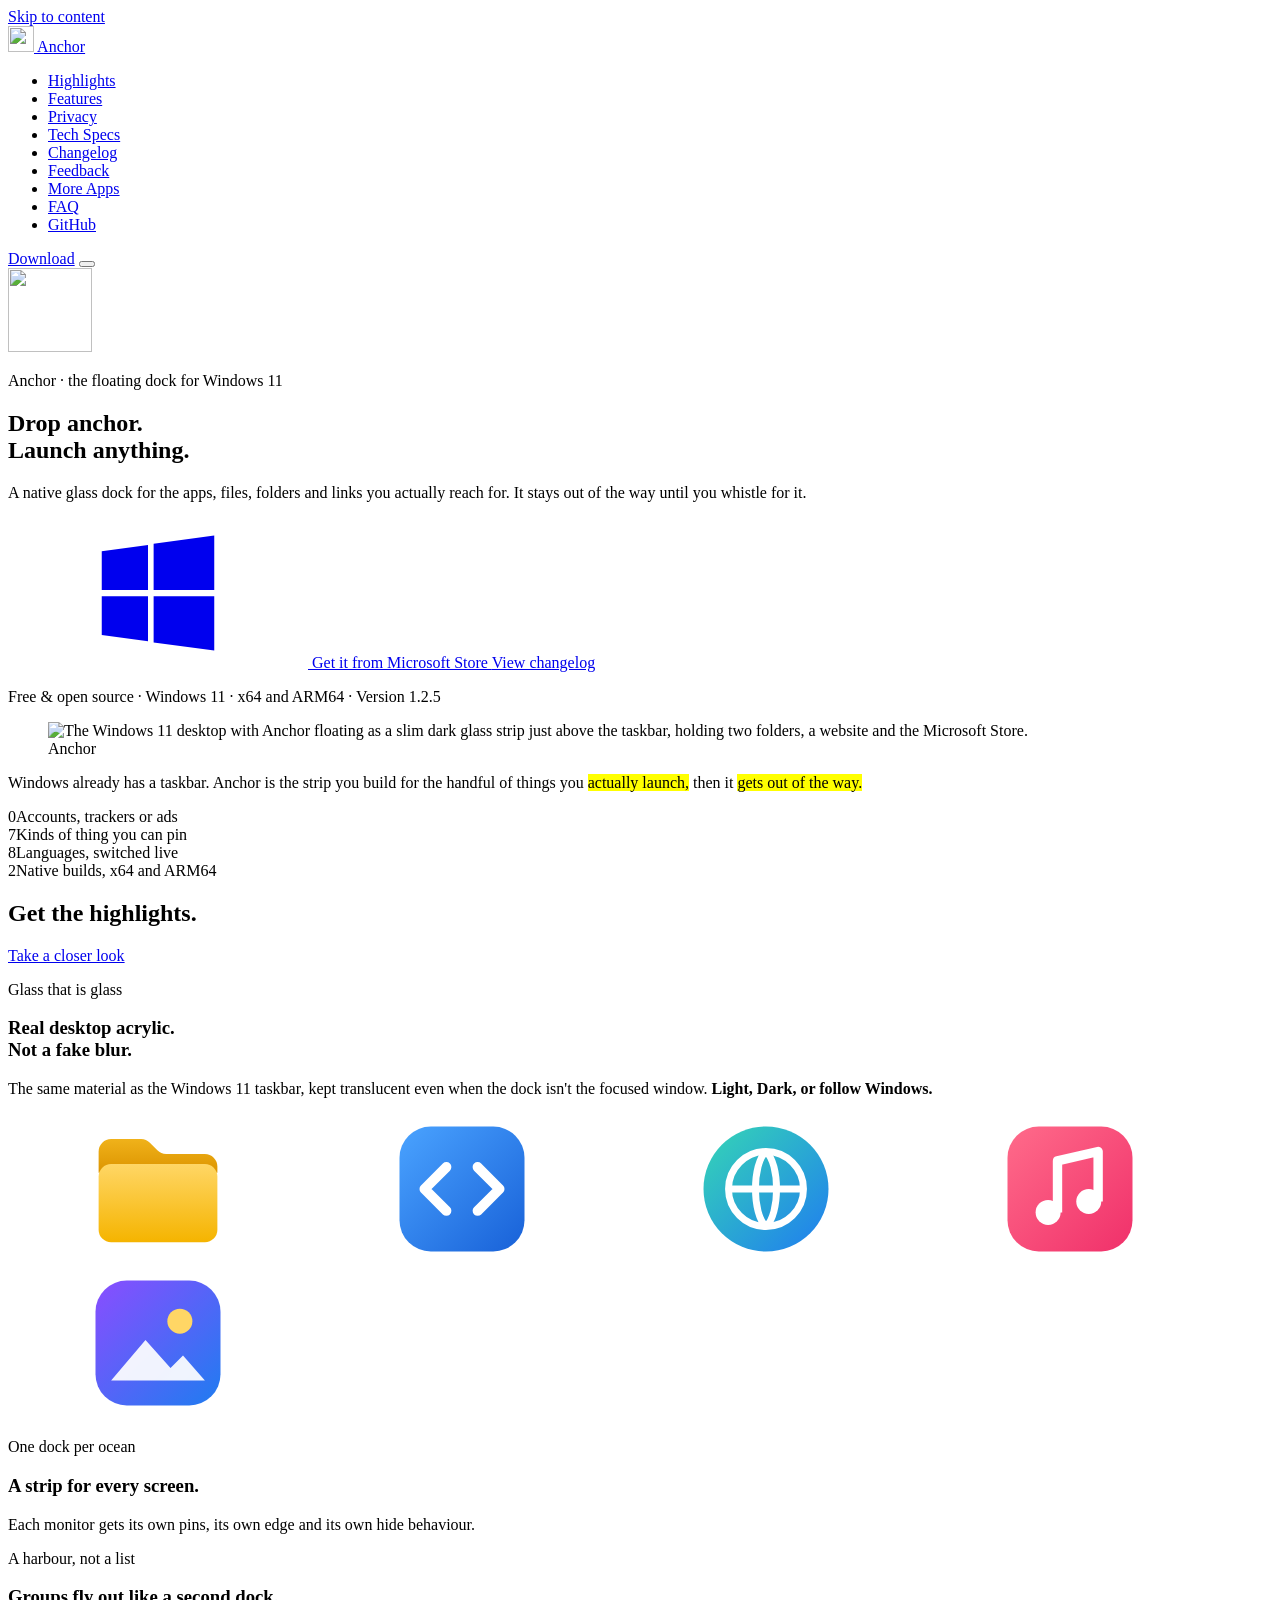
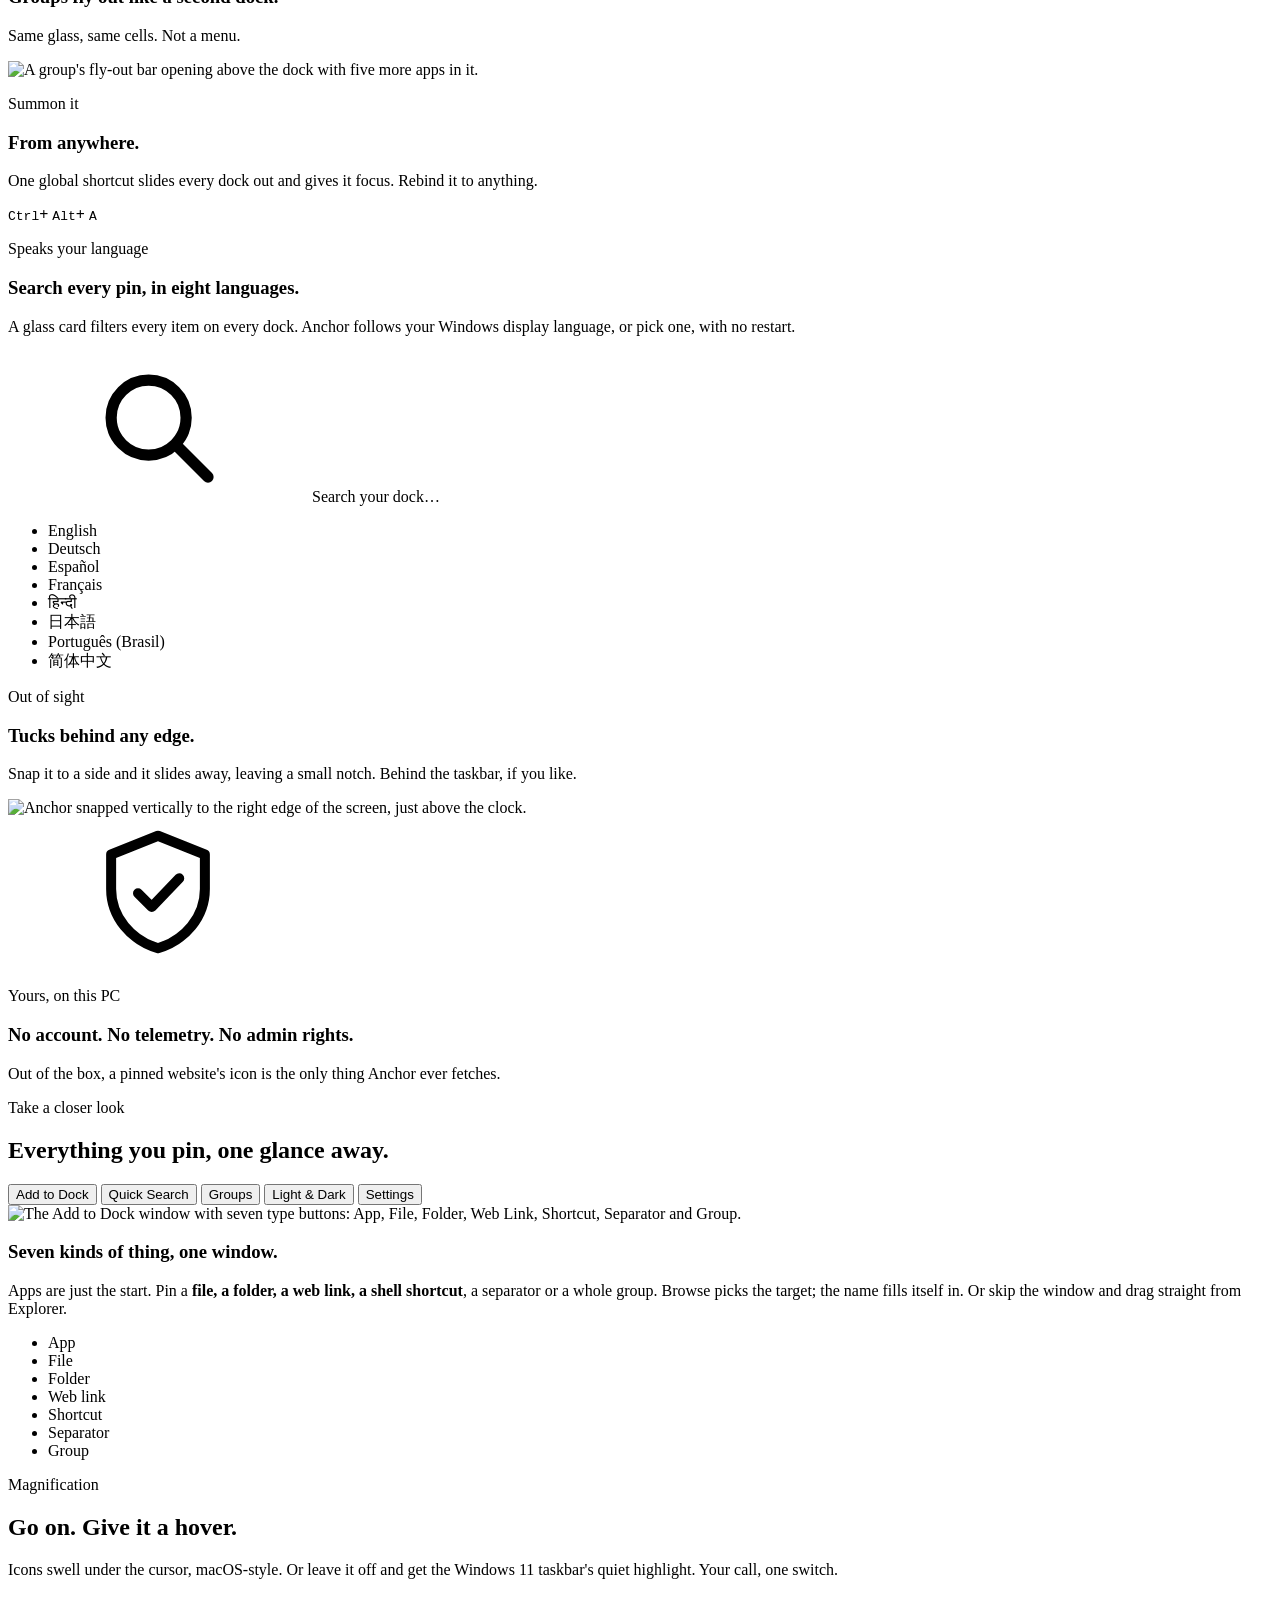
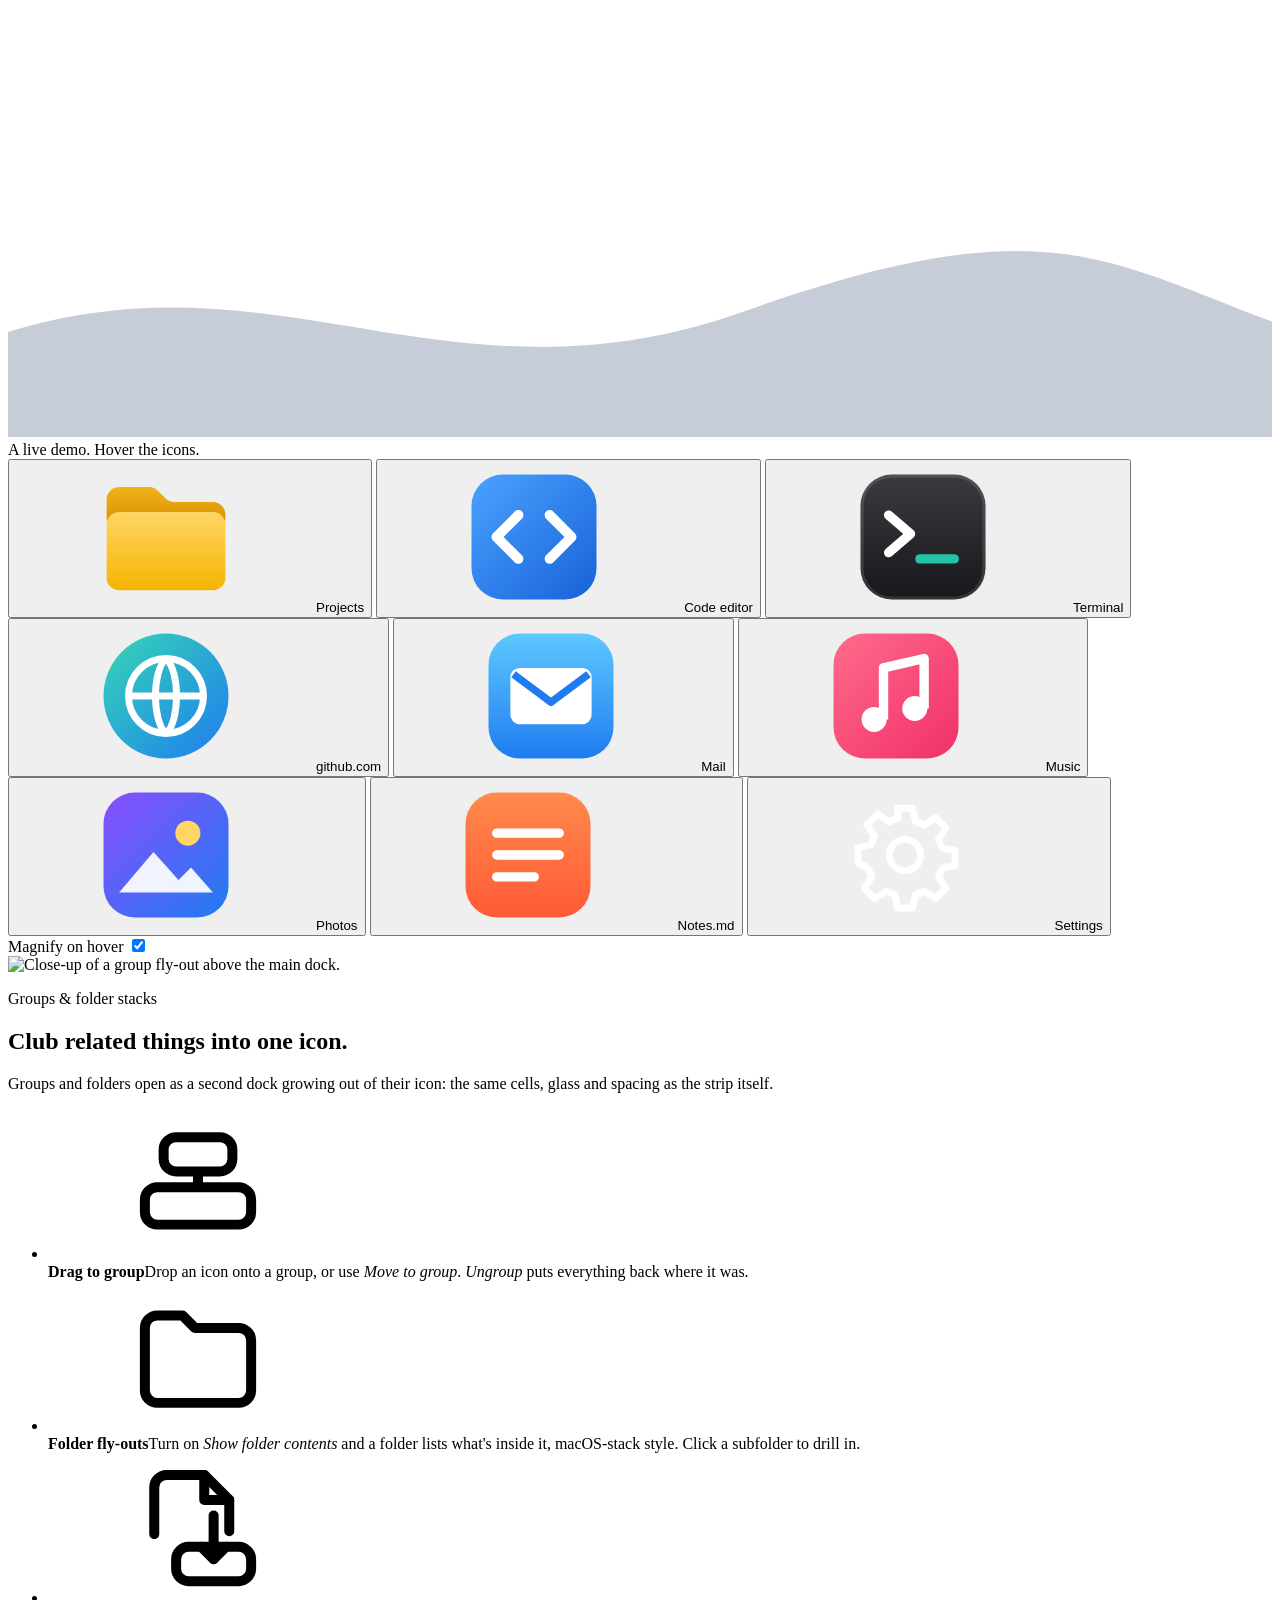
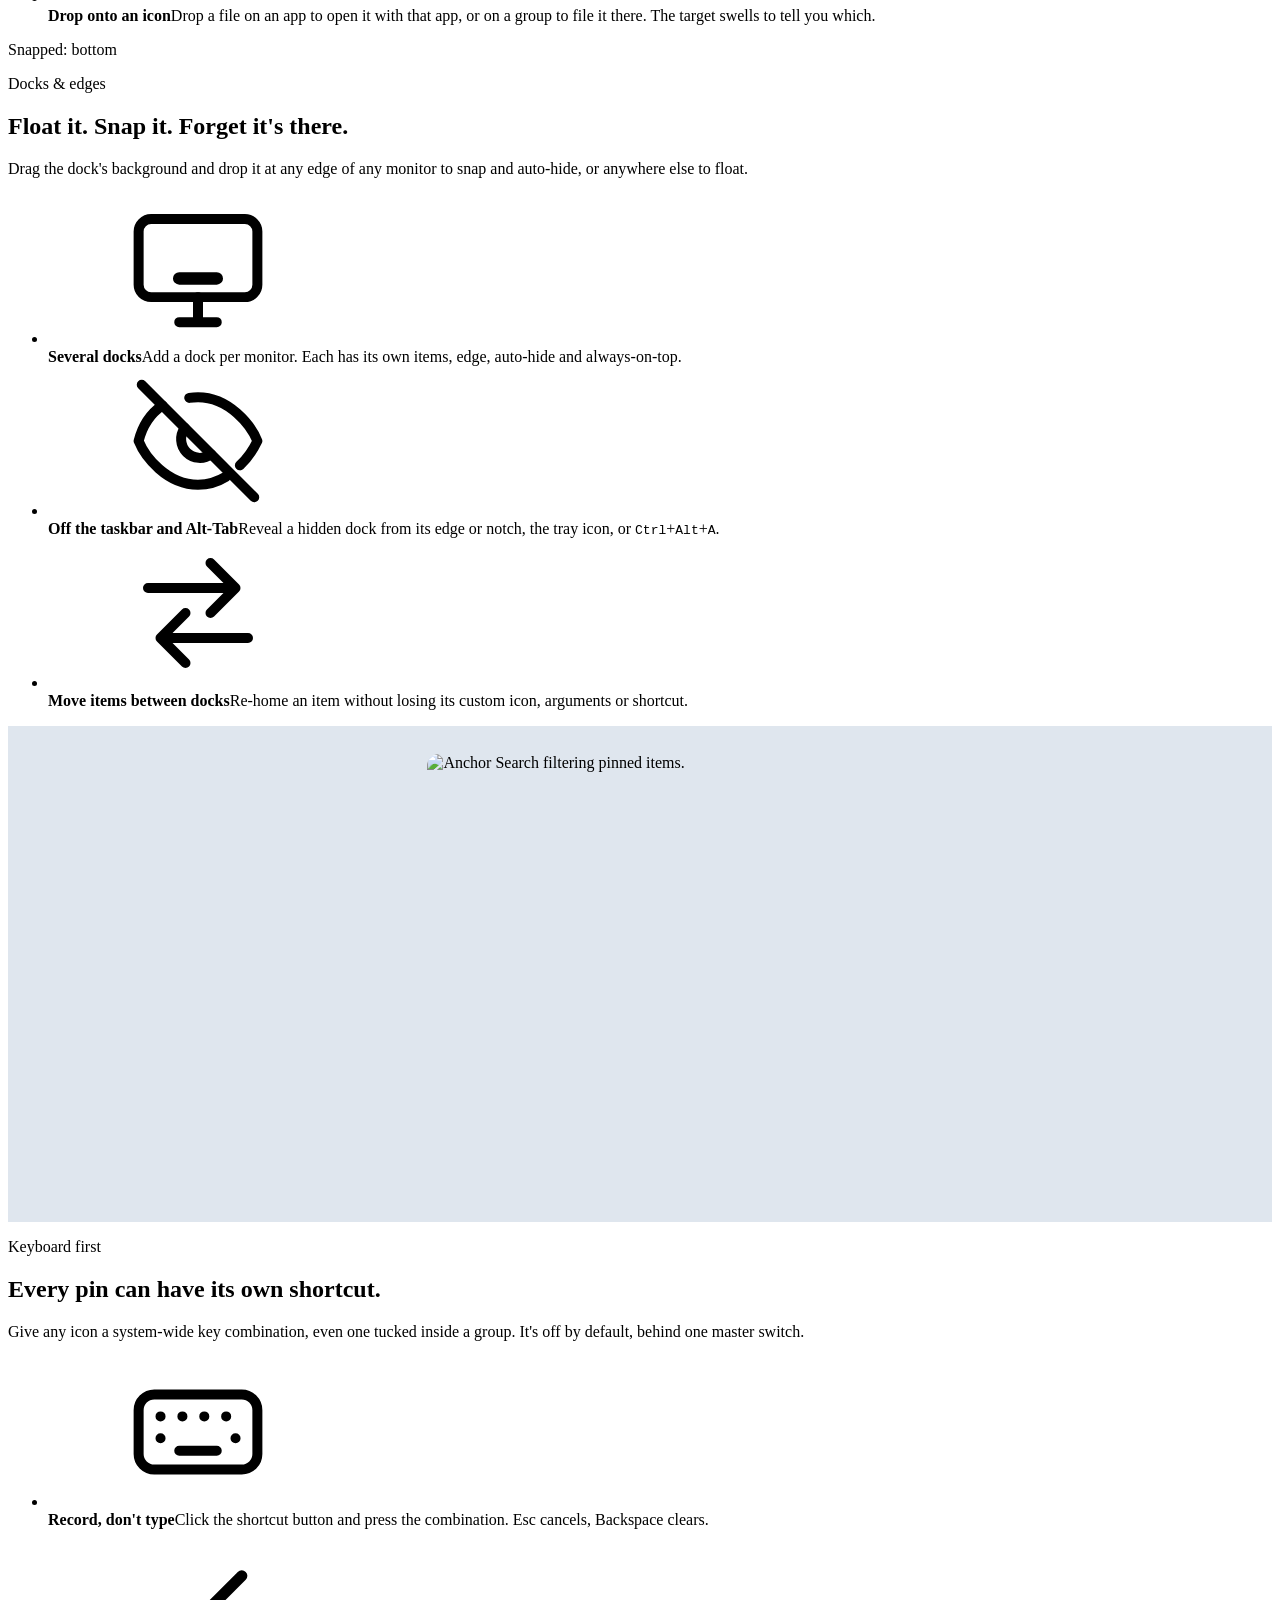
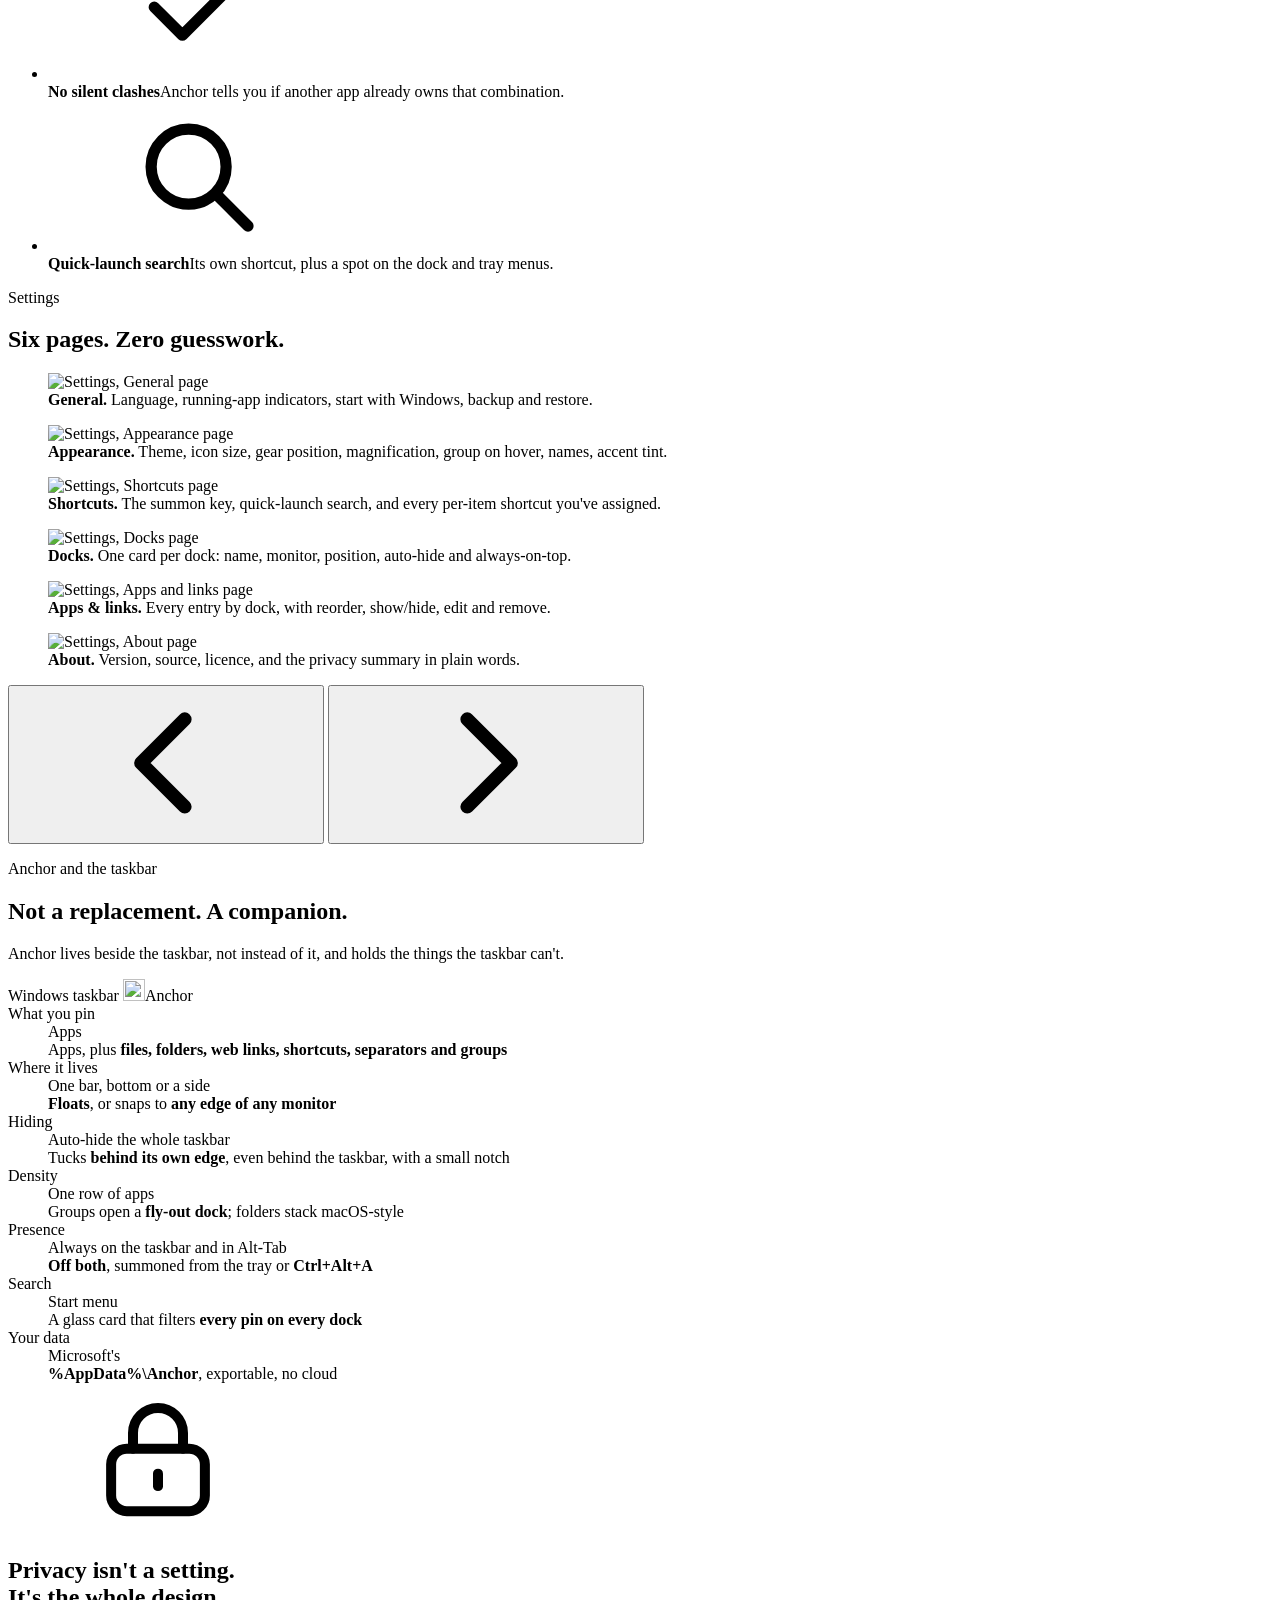
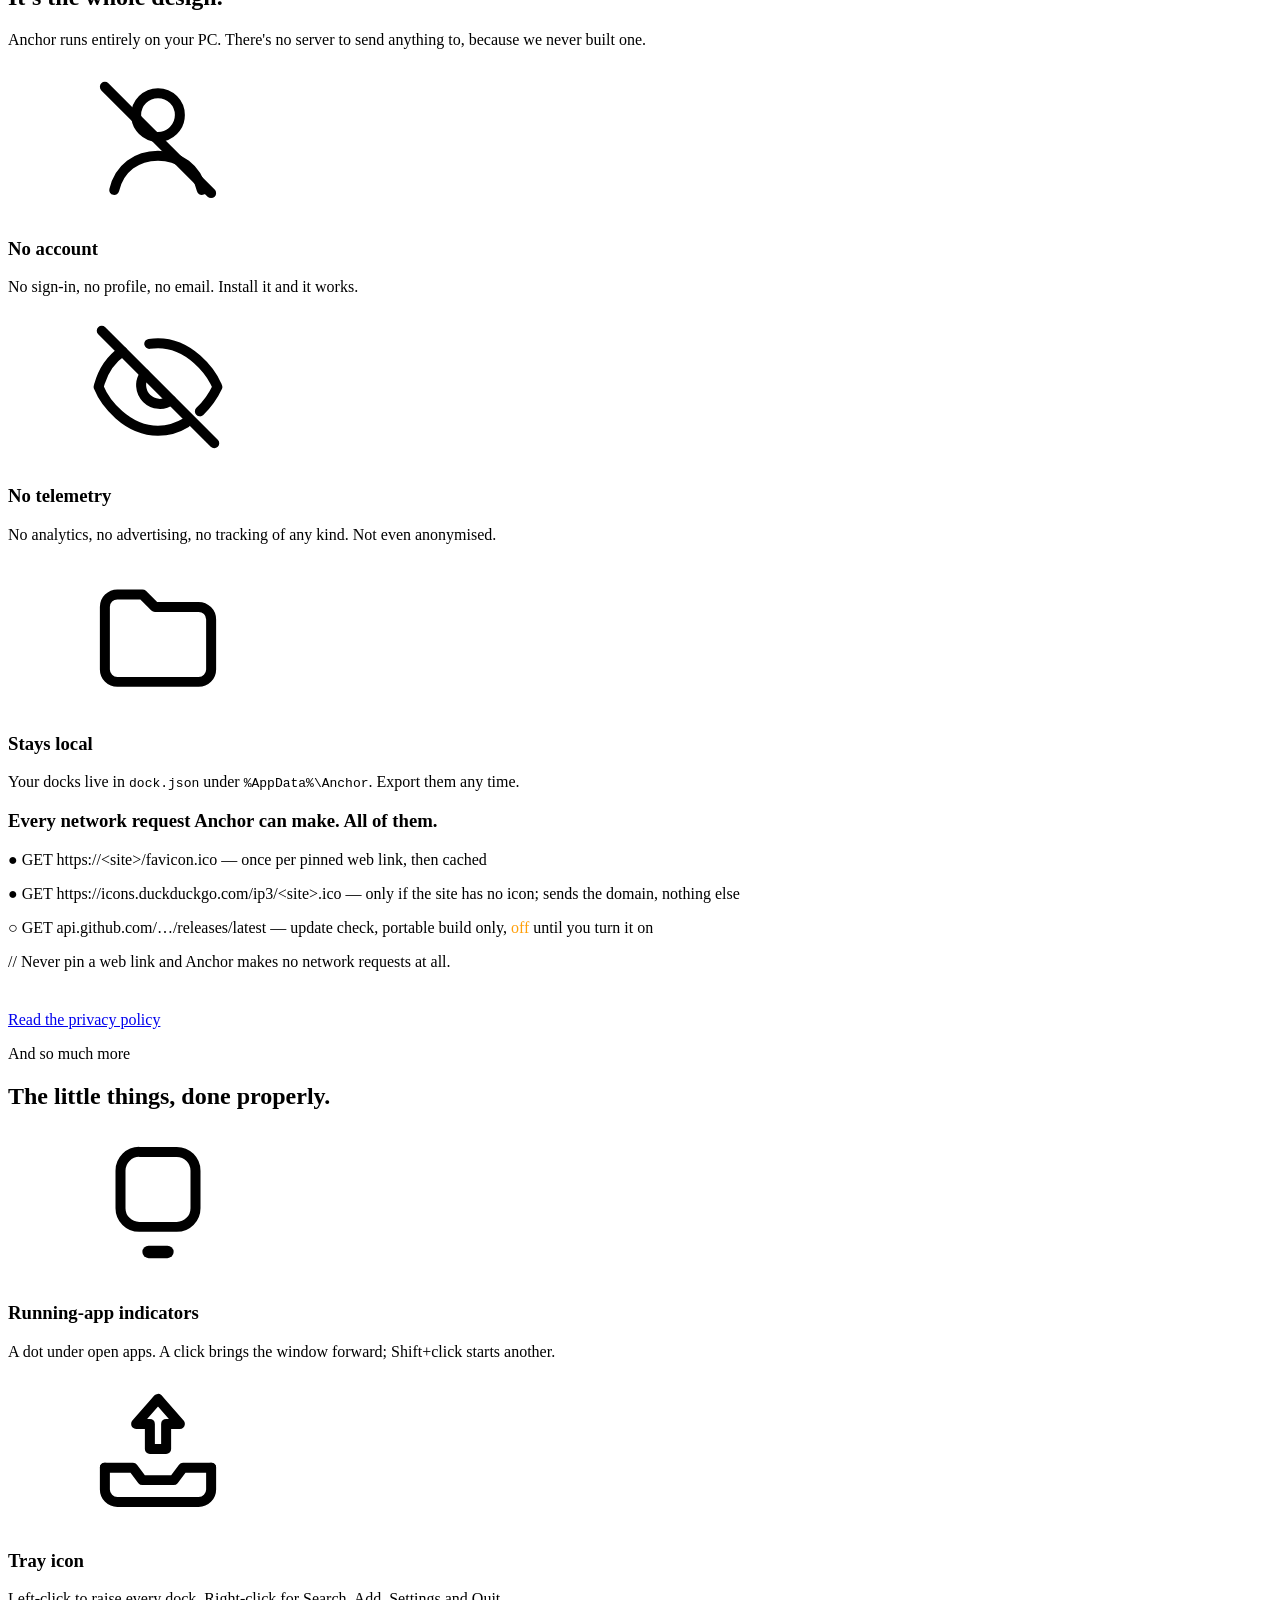
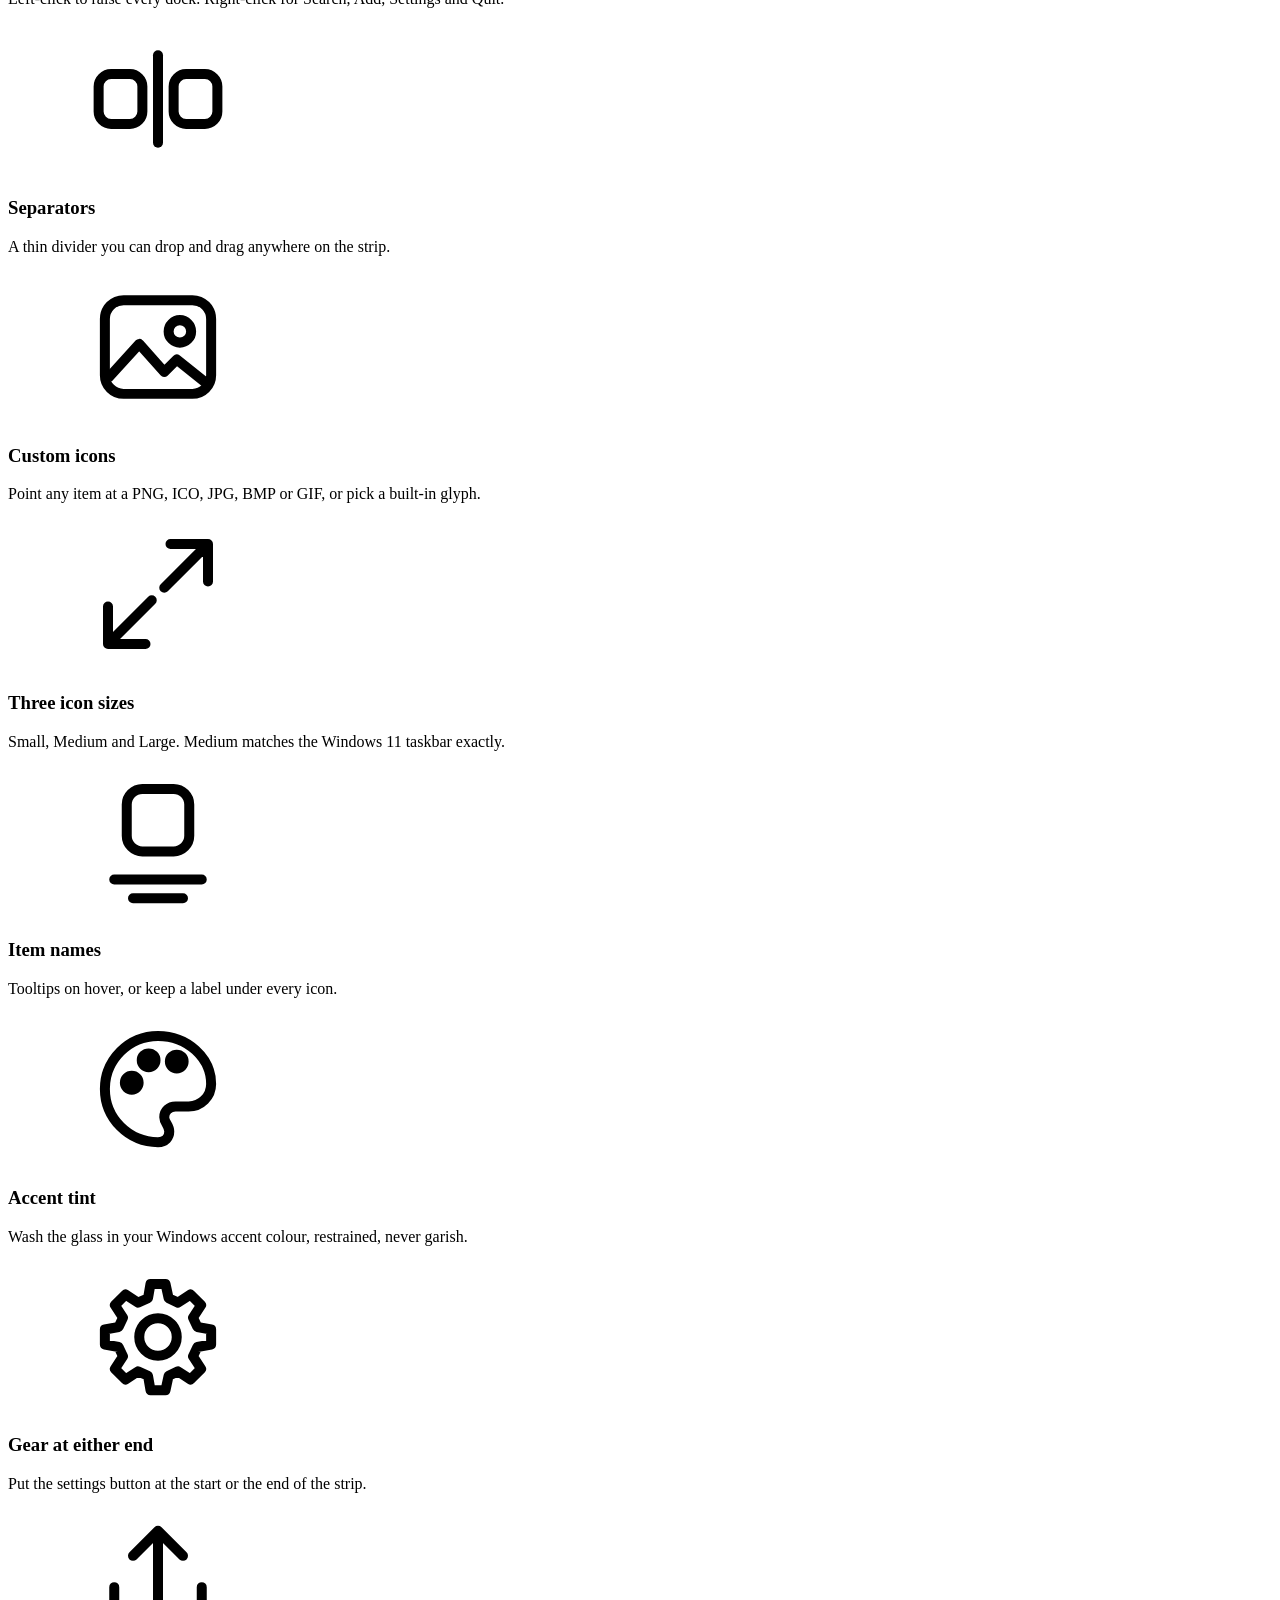
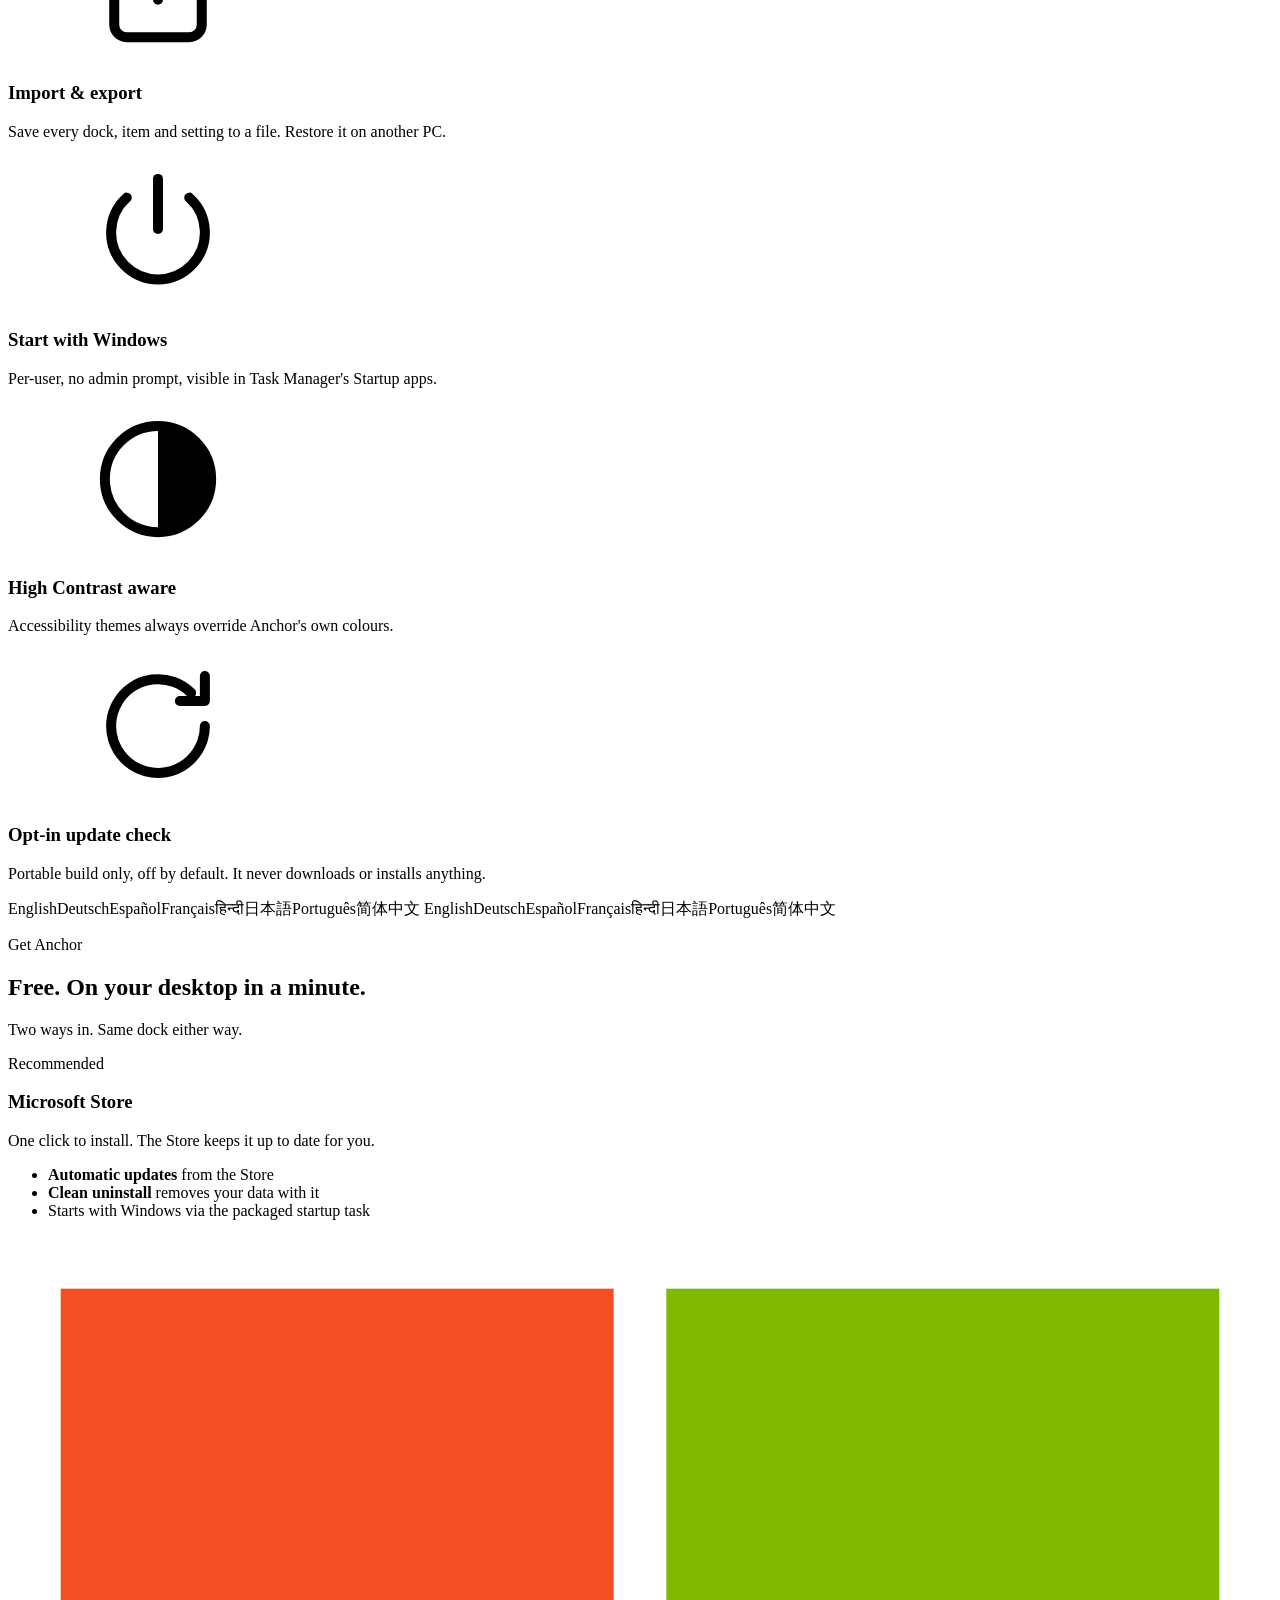
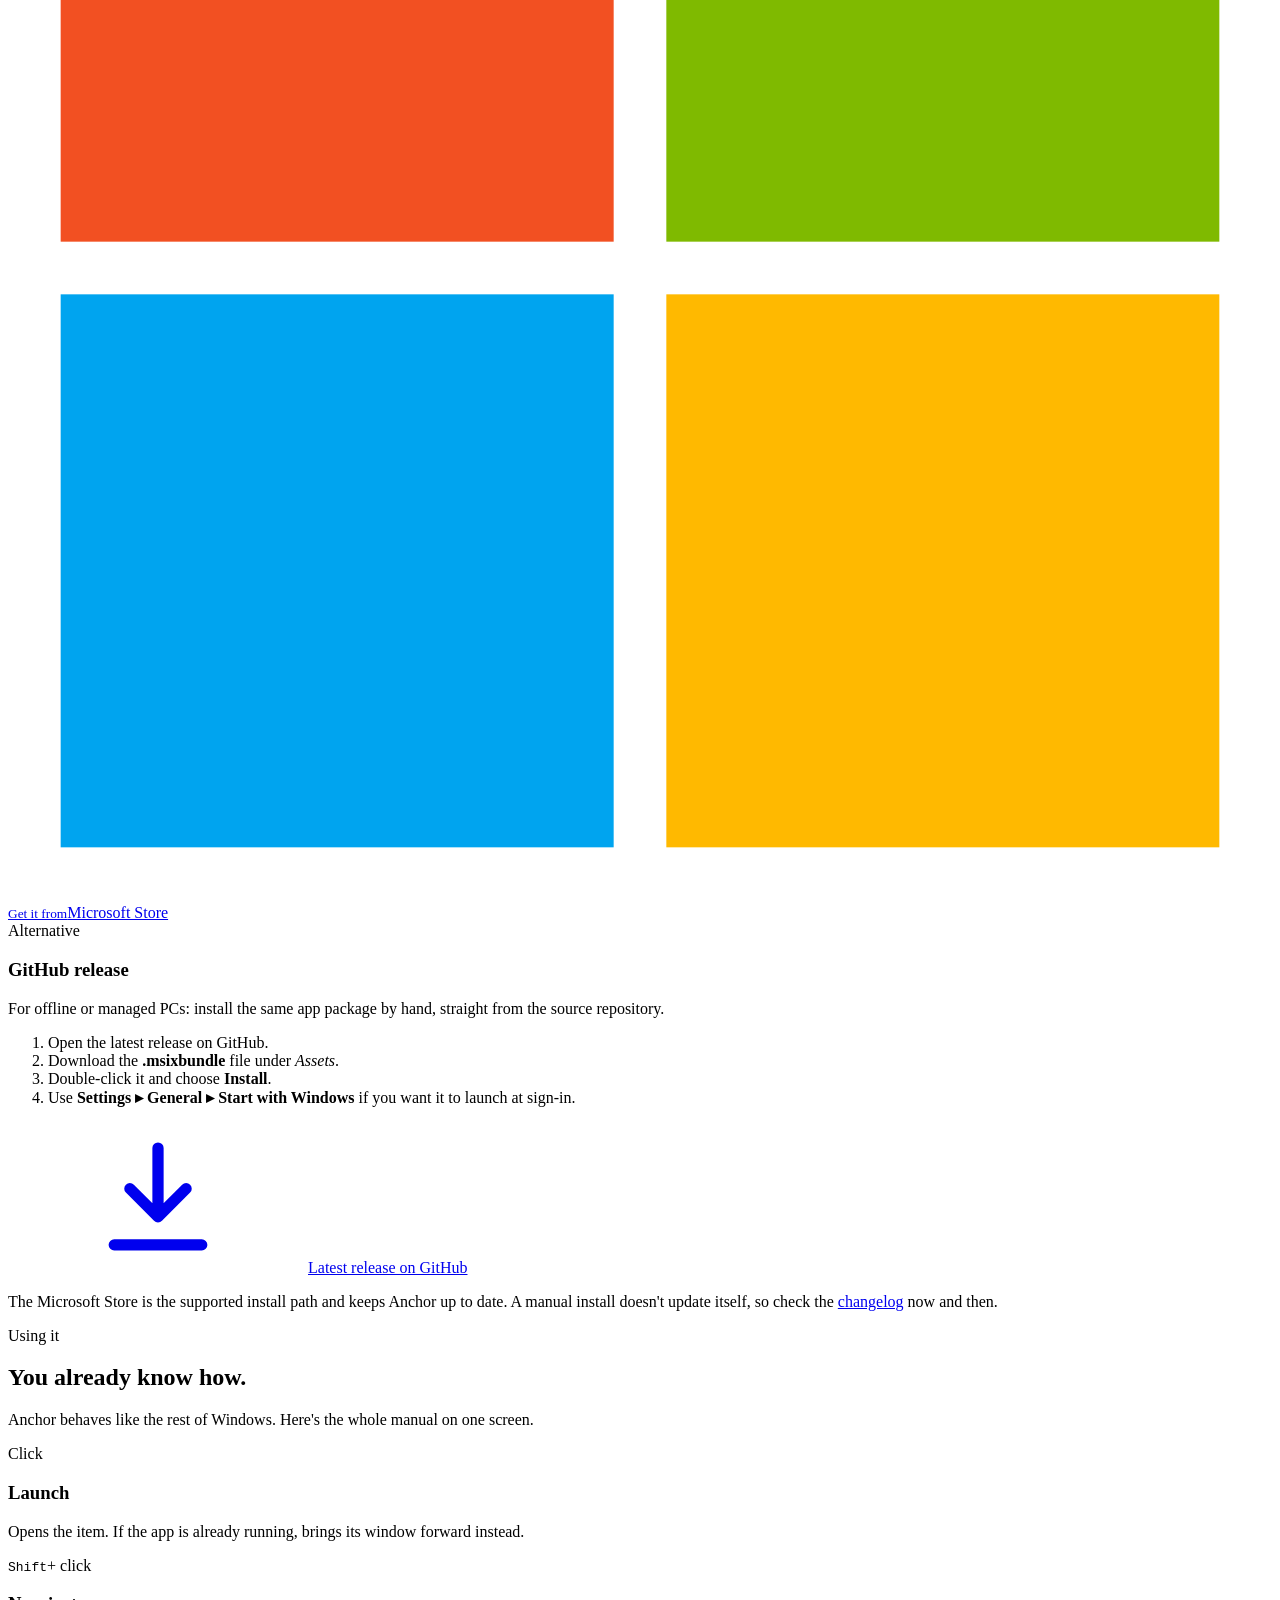
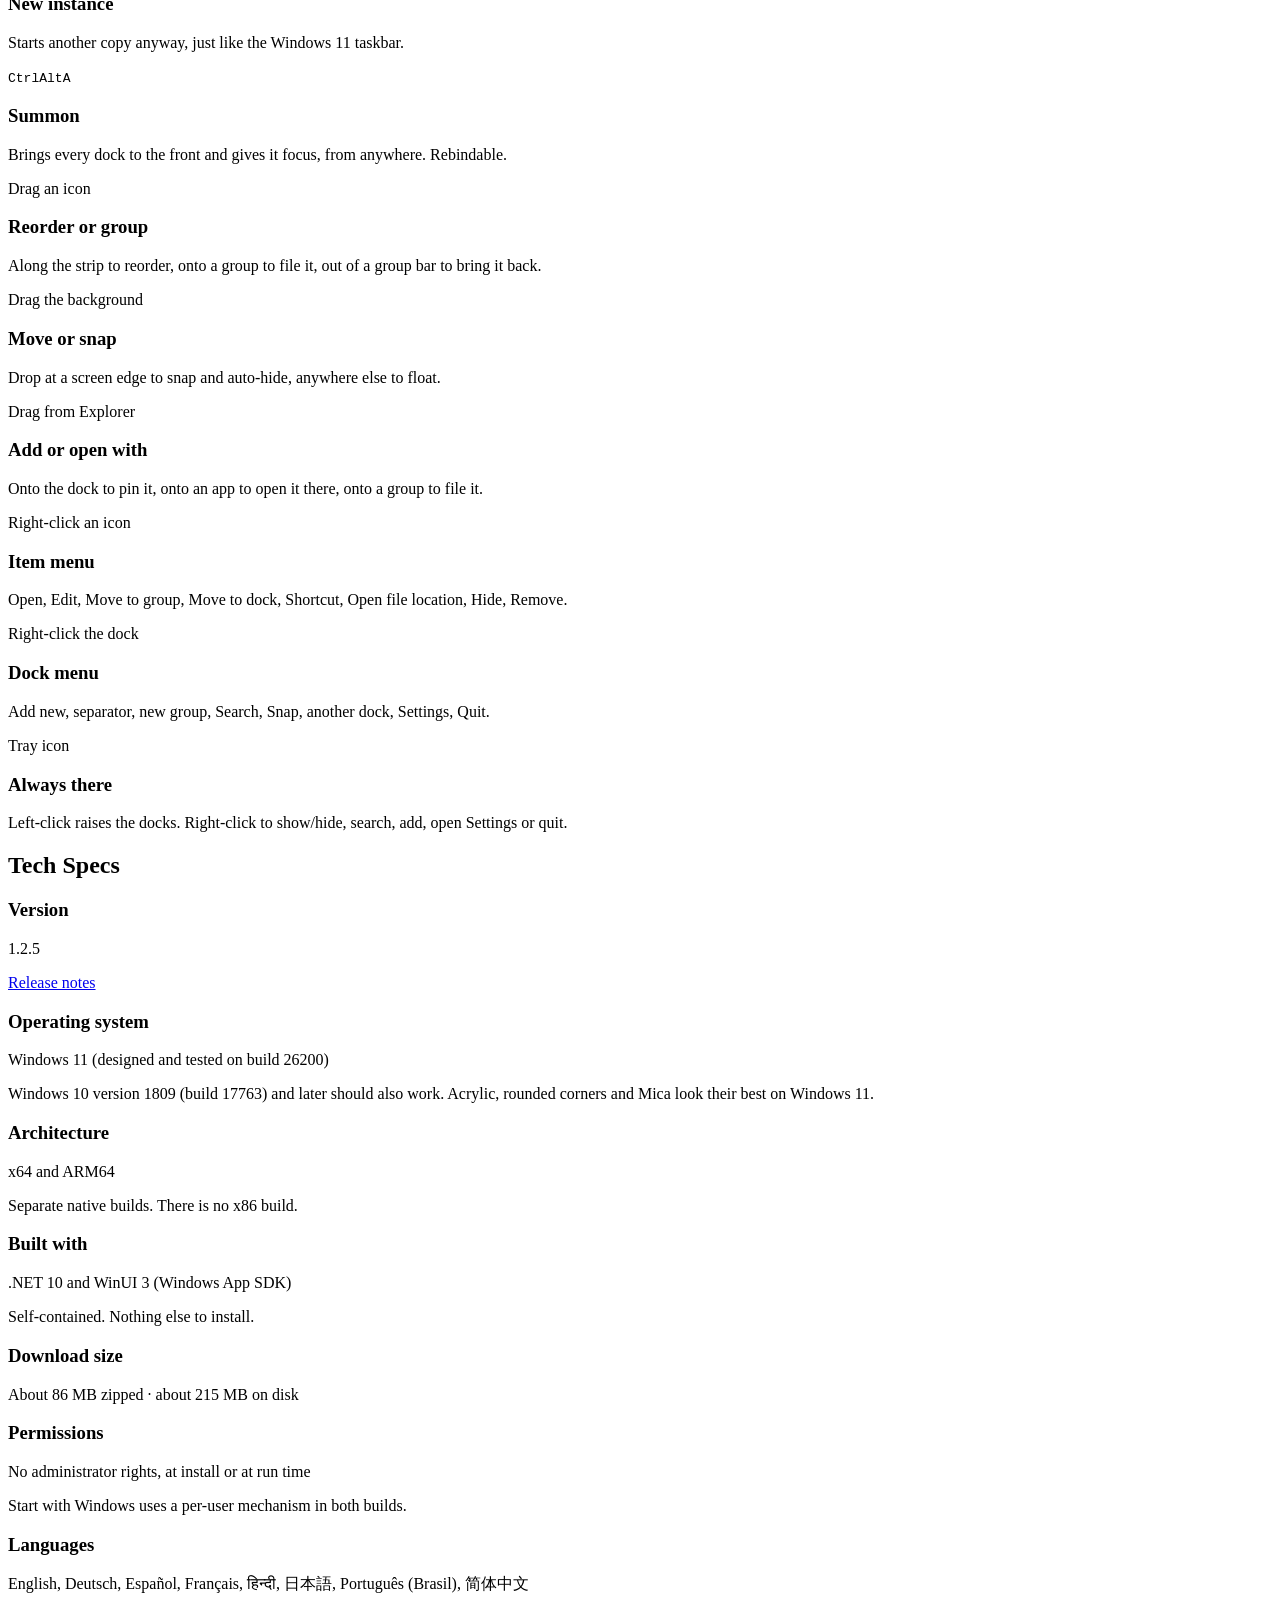
==== commit 90cee583: "Website: cookie notice, Keystore Studio, SEO, compliance and fixes - Add a small glass cookie notice" ====
--- a/website/index.html
+++ b/website/index.html
@@ -3,55 +3,219 @@
 <head>
   <meta charset="utf-8">
   <meta name="viewport" content="width=device-width, initial-scale=1, viewport-fit=cover">
-  <title>AnchorDock</title>
-  <meta name="description" content="Anchor is a floating Windows dock and app launcher built on WinUI 3 and dotnet. Pin apps, files, folders and web links, and launch them across multiple monitors with a shortcut.">
+  <title>Anchor — Free Floating Dock &amp; App Launcher for Windows 11</title>
+  <meta name="description" content="Anchor is a free, open-source floating dock for Windows 11. Pin apps, files, folders and links, snap it to any monitor edge, and summon it with Ctrl+Alt+A.">
+  <meta name="robots" content="index, follow, max-image-preview:large, max-snippet:-1">
+  <meta name="author" content="Ajay Kontham">
   <meta name="theme-color" content="#000000">
   <meta name="color-scheme" content="light dark">
-  <link rel="canonical" href="https://www.anchordock-app.com/">
+  <link rel="canonical" href="https://anchordock-app.com/">
 
   <meta property="og:type" content="website">
   <meta property="og:site_name" content="Anchor">
+  <meta property="og:locale" content="en_US">
   <meta property="og:title" content="Anchor — Drop anchor. Launch anything.">
-  <meta property="og:description" content="A native WinUI 3 dock for Windows. Real acrylic glass, one dock per monitor, fly-out groups and search across every pin. Free, open source, and private by design.">
-  <meta property="og:url" content="https://www.anchordock-app.com/">
-  <meta property="og:image" content="https://www.anchordock-app.com/assets/img/og.jpg">
+  <meta property="og:description" content="A free, native WinUI 3 dock for Windows 11. Real acrylic glass, one dock per monitor, fly-out groups and search across every pin. Open source and private by design.">
+  <meta property="og:url" content="https://anchordock-app.com/">
+  <meta property="og:image" content="https://anchordock-app.com/assets/img/og.jpg">
   <meta property="og:image:width" content="1200">
   <meta property="og:image:height" content="630">
+  <meta property="og:image:alt" content="Anchor, a glass dock floating above the Windows 11 taskbar">
   <meta name="twitter:card" content="summary_large_image">
   <meta name="twitter:title" content="Anchor — Drop anchor. Launch anything.">
-  <meta name="twitter:description" content="A native WinUI 3 dock for Windows. Free, open source, and private by design.">
-  <meta name="twitter:image" content="https://www.anchordock-app.com/assets/img/og.jpg">
-
-  <link rel="icon" type="image/png" sizes="32x32" href="assets/img/icon-32.png">
-  <link rel="apple-touch-icon" href="assets/img/icon-180.png">
-  <link rel="preconnect" href="https://fonts.googleapis.com">
-  <link rel="preconnect" href="https://fonts.gstatic.com" crossorigin>
-  <link rel="stylesheet" href="https://fonts.googleapis.com/css2?family=Inter:wght@400;500;600;700&display=swap">
-  <link rel="stylesheet" href="assets/css/site.css">
-  <link rel="stylesheet" href="assets/css/theme.css">
-  <script src="assets/js/theme.js"></script>
-  <link rel="preload" as="image" href="assets/img/dock-dark.webp">
-
-  <script>document.documentElement.classList.add('js');</script>
+  <meta name="twitter:description" content="A free, native WinUI 3 dock for Windows 11. Open source and private by design.">
+  <meta name="twitter:image" content="https://anchordock-app.com/assets/img/og.jpg">
+  <meta name="twitter:image:alt" content="Anchor, a glass dock floating above the Windows 11 taskbar">
+  <meta name="msapplication-TileColor" content="#000000">
+
+  <link rel="icon" type="image/png" sizes="32x32" href="/assets/img/icon-32.png">
+  <link rel="apple-touch-icon" href="/assets/img/icon-180.png">
+  <link rel="manifest" href="/site.webmanifest">
+  <link rel="preload" href="/assets/fonts/inter-latin.woff2" as="font" type="font/woff2" crossorigin>
+  <link rel="stylesheet" href="/assets/css/site.css">
+  <link rel="stylesheet" href="/assets/css/theme.css">
+  <script src="/assets/js/theme.js"></script>
+  <link rel="preload" as="image" href="/assets/img/dock-dark.webp">
 
   <script type="application/ld+json">
-  {
-    "@context": "https://schema.org",
-    "@type": "SoftwareApplication",
-    "name": "AnchorDock",
-    "alternateName": "Anchor Dock",
-    "applicationCategory": "UtilitiesApplication",
-    "operatingSystem": "Windows 11, Windows 10 version 1809 or later",
-    "softwareVersion": "1.2.3",
-    "description": "A native WinUI 3 dock for Windows. Pin apps, files, folders and web links; snap to any edge of any monitor; summon with Ctrl+Alt+A.",
-    "url": "https://www.anchordock-app.com/",
-    "downloadUrl": "https://apps.microsoft.com/detail/9nlp5cwmkdj0",
-    "installUrl": "https://apps.microsoft.com/detail/9nlp5cwmkdj0",
-    "license": "https://opensource.org/licenses/MIT",
-    "author": { "@type": "Person", "name": "Ajay Kontham", "url": "https://github.com/ajaykontham" },
-    "offers": { "@type": "Offer", "price": "0", "priceCurrency": "USD" },
-    "inLanguage": ["en", "de", "es", "fr", "hi", "ja", "pt-BR", "zh-Hans"]
-  }
+{
+  "@context": "https://schema.org",
+  "@graph": [
+    {
+      "@type": "WebSite",
+      "@id": "https://anchordock-app.com/#website",
+      "url": "https://anchordock-app.com/",
+      "name": "Anchor",
+      "alternateName": [
+        "AnchorDock",
+        "Anchor Dock"
+      ],
+      "inLanguage": "en",
+      "publisher": {
+        "@id": "https://anchordock-app.com/#author"
+      }
+    },
+    {
+      "@type": "Person",
+      "@id": "https://anchordock-app.com/#author",
+      "name": "Ajay Kontham",
+      "alternateName": "framedparadox",
+      "url": "https://anchordock-app.com/about",
+      "sameAs": [
+        "https://github.com/ajaykontham",
+        "https://github.com/framedparadox"
+      ]
+    },
+    {
+      "@type": "SoftwareApplication",
+      "@id": "https://anchordock-app.com/#app",
+      "name": "Anchor",
+      "alternateName": [
+        "AnchorDock",
+        "Anchor Dock"
+      ],
+      "applicationCategory": "UtilitiesApplication",
+      "applicationSubCategory": "Dock and app launcher",
+      "operatingSystem": "Windows 11, Windows 10 version 1809 or later",
+      "processorRequirements": "x64, ARM64",
+      "softwareVersion": "1.2.5",
+      "description": "A free, open-source floating dock and app launcher for Windows 11. Pin apps, files, folders and web links; snap to any edge of any monitor; summon it with Ctrl+Alt+A. No account, no telemetry.",
+      "url": "https://anchordock-app.com/",
+      "image": "https://anchordock-app.com/assets/img/og.jpg",
+      "screenshot": [
+        "https://anchordock-app.com/assets/img/dock-dark.webp",
+        "https://anchordock-app.com/assets/img/dock-light.webp",
+        "https://anchordock-app.com/assets/img/dock-group.webp"
+      ],
+      "downloadUrl": "https://apps.microsoft.com/detail/9nlp5cwmkdj0",
+      "installUrl": "https://apps.microsoft.com/detail/9nlp5cwmkdj0",
+      "releaseNotes": "https://anchordock-app.com/changelog",
+      "license": "https://opensource.org/licenses/MIT",
+      "isAccessibleForFree": true,
+      "codeRepository": "https://github.com/framedparadox/anchor-dock",
+      "author": {
+        "@id": "https://anchordock-app.com/#author"
+      },
+      "offers": {
+        "@type": "Offer",
+        "price": "0",
+        "priceCurrency": "USD"
+      },
+      "inLanguage": [
+        "en",
+        "de",
+        "es",
+        "fr",
+        "hi",
+        "ja",
+        "pt-BR",
+        "zh-Hans"
+      ]
+    },
+    {
+      "@type": "FAQPage",
+      "@id": "https://anchordock-app.com/#faq",
+      "mainEntity": [
+        {
+          "@type": "Question",
+          "name": "How do I quit Anchor?",
+          "acceptedAnswer": {
+            "@type": "Answer",
+            "text": "Right-click the tray icon and choose Quit Anchor, or right-click the dock's background. The dock deliberately stays off the taskbar, so there's no taskbar close button."
+          }
+        },
+        {
+          "@type": "Question",
+          "name": "Where did my dock go after I snapped it?",
+          "acceptedAnswer": {
+            "@type": "Answer",
+            "text": "It auto-hides behind that edge. Move the cursor to the edge or onto the notch, press Ctrl+Alt+A, or click the tray icon. Turn off Auto-hide when snapped in Settings ▸ Docks to keep it visible."
+          }
+        },
+        {
+          "@type": "Question",
+          "name": "The shortcut doesn't work.",
+          "acceptedAnswer": {
+            "@type": "Answer",
+            "text": "Another app almost certainly owns that combination. Settings tells you when it can't register one. Pick a different combination, or switch the shortcut off entirely."
+          }
+        },
+        {
+          "@type": "Question",
+          "name": "Can I run it on multiple monitors?",
+          "acceptedAnswer": {
+            "@type": "Answer",
+            "text": "Yes. A single dock hides and reveals on whichever monitor you dropped it on. Or give each screen its own from Settings ▸ Docks ▸ Add dock, and each keeps its own items and edge."
+          }
+        },
+        {
+          "@type": "Question",
+          "name": "Can I use my own icon for an item?",
+          "acceptedAnswer": {
+            "@type": "Answer",
+            "text": "Right-click it, choose Edit…, then Change icon… and pick a PNG, ICO, JPG, BMP or GIF. Use the default icon puts the original back."
+          }
+        },
+        {
+          "@type": "Question",
+          "name": "Does it need admin rights?",
+          "acceptedAnswer": {
+            "@type": "Answer",
+            "text": "No. Everything, including Start with Windows, is per-user."
+          }
+        },
+        {
+          "@type": "Question",
+          "name": "Does it work on Windows 10?",
+          "acceptedAnswer": {
+            "@type": "Answer",
+            "text": "The minimum is Windows 10 version 1809 (build 17763). Anchor is designed and tested on Windows 11, where acrylic, rounded corners and the Mica Settings window look their best."
+          }
+        },
+        {
+          "@type": "Question",
+          "name": "How is it different from RocketDock or ObjectDock?",
+          "acceptedAnswer": {
+            "@type": "Answer",
+            "text": "Those are classic docks that fake transparency, or theming shells around the taskbar. Anchor is a native WinUI 3 app that uses the real Windows 11 acrylic, lives beside the taskbar rather than replacing it, and treats files and links as first-class items, not just apps."
+          }
+        },
+        {
+          "@type": "Question",
+          "name": "Why does SmartScreen warn me about the zip?",
+          "acceptedAnswer": {
+            "@type": "Answer",
+            "text": "Portable releases aren't code-signed yet. Choose More info ▸ Run anyway. The Microsoft Store version doesn't show this warning."
+          }
+        },
+        {
+          "@type": "Question",
+          "name": "How do I move my dock to another PC?",
+          "acceptedAnswer": {
+            "@type": "Answer",
+            "text": "Use Settings ▸ General ▸ Export to save every dock, item and setting to a file, then Import it on the other PC. Importing replaces everything, so export first if you want to keep what's there."
+          }
+        },
+        {
+          "@type": "Question",
+          "name": "Can I add a language you don't ship?",
+          "acceptedAnswer": {
+            "@type": "Answer",
+            "text": "Adding one is a single file. Copy src/Anchor/Strings/en.json, translate the values, and add the code to Loc.Available. The tests tell you if you missed a key. Translation fixes are welcome too."
+          }
+        },
+        {
+          "@type": "Question",
+          "name": "How do I uninstall the portable version?",
+          "acceptedAnswer": {
+            "@type": "Answer",
+            "text": "Turn off Start with Windows, quit Anchor from the tray, then delete the folder you extracted and %AppData%\\Anchor. That's everything."
+          }
+        }
+      ]
+    }
+  ]
+}
   </script>
 </head>
 <body>
@@ -157,7 +321,7 @@
 <header class="nav" id="nav">
   <div class="wrap-wide nav__inner">
     <a class="nav__brand" href="#top" aria-label="Anchor, back to top">
-      <img src="assets/img/icon-180.png" alt="" width="26" height="26">
+      <img src="/assets/img/icon-180.png" alt="" width="26" height="26">
       Anchor
     </a>
     <nav aria-label="Primary">
@@ -166,9 +330,9 @@
         <li><a href="#features">Features</a></li>
         <li><a href="#privacy">Privacy</a></li>
         <li><a href="#specs">Tech Specs</a></li>
-        <li><a href="changelog.html">Changelog</a></li>
-        <li><a href="feedback.html">Feedback</a></li>
-        <li><a href="apps.html">More Apps</a></li>
+        <li><a href="/changelog">Changelog</a></li>
+        <li><a href="/feedback">Feedback</a></li>
+        <li><a href="/apps">More Apps</a></li>
         <li><a href="#faq">FAQ</a></li>
         <li><a href="https://github.com/framedparadox/anchor-dock">GitHub</a></li>
       </ul>
@@ -185,8 +349,8 @@
 <!-- ============ Hero ============ -->
 <section class="stage hero center" id="top" aria-labelledby="hero-title">
   <div class="wrap">
-    <img class="hero__logo reveal" src="assets/img/logo.png" alt="" width="84" height="84">
-    <p class="hero__eyebrow reveal">Anchor for Windows</p>
+    <img class="hero__logo reveal" src="/assets/img/logo.png" alt="" width="84" height="84">
+    <p class="hero__eyebrow reveal">Anchor · the floating dock for Windows 11</p>
     <h1 class="headline reveal reveal-d1" id="hero-title">Drop anchor.<br><span class="gradient-text">Launch anything.</span></h1>
     <p class="lede reveal reveal-d2">A native glass dock for the apps, files, folders and links you actually reach for. It stays out of the way until you whistle for it.</p>
     <div class="cta-row reveal reveal-d3">
@@ -194,14 +358,14 @@
         <svg aria-hidden="true"><use href="#i-windows"/></svg>
         Get it from Microsoft Store
       </a>
-      <a class="more" href="changelog.html">View changelog</a>
-    </div>
-    <p class="hero__meta reveal reveal-d3">Free &amp; open source · Windows 11 · x64 and ARM64 · Version 1.2.3</p>
+      <a class="more" href="/changelog">View changelog</a>
+    </div>
+    <p class="hero__meta reveal reveal-d3">Free &amp; open source · Windows 11 · x64 and ARM64 · Version 1.2.5</p>
   </div>
 
   <div class="hero__stage" aria-hidden="false">
     <figure class="hero__screen" id="hero-screen" style="margin-block:0">
-      <img src="assets/img/dock-dark.webp" width="1523" height="959"
+      <img src="/assets/img/dock-dark.webp" width="1523" height="959"
            alt="The Windows 11 desktop with Anchor floating as a slim dark glass strip just above the taskbar, holding two folders, a website and the Microsoft Store.">
       <figcaption class="hero__callout"><span>Anchor</span></figcaption>
     </figure>
@@ -267,7 +431,7 @@
         <p class="tile__kicker">A harbour, not a list</p>
         <h3 class="tile__title">Groups fly out like a second dock.</h3>
         <p class="tile__body">Same glass, same cells. Not a menu.</p>
-        <div class="tile__shot"><img src="assets/img/group-crop.webp" alt="A group's fly-out bar opening above the dock with five more apps in it." loading="lazy" width="680" height="406"></div>
+        <div class="tile__shot"><img src="/assets/img/group-crop.webp" alt="A group's fly-out bar opening above the dock with five more apps in it." loading="lazy" width="680" height="406"></div>
       </article>
 
       <!-- Shortcut -->
@@ -304,7 +468,7 @@
         <p class="tile__kicker">Out of sight</p>
         <h3 class="tile__title">Tucks behind any edge.</h3>
         <p class="tile__body">Snap it to a side and it slides away, leaving a small notch. Behind the taskbar, if you like.</p>
-        <img class="snap-shot" src="assets/img/dock-sidesnap.webp" alt="Anchor snapped vertically to the right edge of the screen, just above the clock." loading="lazy" width="185" height="353">
+        <img class="snap-shot" src="/assets/img/dock-sidesnap.webp" alt="Anchor snapped vertically to the right edge of the screen, just above the clock." loading="lazy" width="185" height="353">
       </article>
 
       <!-- Privacy -->
@@ -337,7 +501,7 @@
 
       <div class="closer__panels">
         <div class="closer__panel" role="tabpanel" id="panel-add" aria-labelledby="tab-add">
-          <div class="closer__media"><img src="assets/img/addToDock.webp" alt="The Add to Dock window with seven type buttons: App, File, Folder, Web Link, Shortcut, Separator and Group." width="1406" height="878" loading="lazy"></div>
+          <div class="closer__media"><img src="/assets/img/addToDock.webp" alt="The Add to Dock window with seven type buttons: App, File, Folder, Web Link, Shortcut, Separator and Group." width="1406" height="878" loading="lazy"></div>
           <div class="closer__copy">
             <h3>Seven kinds of thing, one window.</h3>
             <p>Apps are just the start. Pin a <strong>file, a folder, a web link, a shell shortcut</strong>, a separator or a whole group. Browse picks the target; the name fills itself in. Or skip the window and drag straight from Explorer.</p>
@@ -346,7 +510,7 @@
         </div>
 
         <div class="closer__panel" role="tabpanel" id="panel-search" aria-labelledby="tab-search" hidden>
-          <div class="closer__media closer__media--contain"><img src="assets/img/quick-search.webp" alt="Anchor Search open beneath the dock, listing folders, shortcuts and a website that match." width="542" height="561" loading="lazy"></div>
+          <div class="closer__media closer__media--contain"><img src="/assets/img/quick-search.webp" alt="Anchor Search open beneath the dock, listing folders, shortcuts and a website that match." width="542" height="561" loading="lazy"></div>
           <div class="closer__copy">
             <h3>Type. Arrow. Enter.</h3>
             <p>Quick-launch search opens a small glass card that filters <strong>every item on every dock</strong>, including the ones tucked inside groups. Esc or a click elsewhere dismisses it.</p>
@@ -355,7 +519,7 @@
         </div>
 
         <div class="closer__panel" role="tabpanel" id="panel-groups" aria-labelledby="tab-groups" hidden>
-          <div class="closer__media"><img src="assets/img/dock-group.webp" alt="A group open as a second glass bar directly above the main dock." width="1491" height="876" loading="lazy"></div>
+          <div class="closer__media"><img src="/assets/img/dock-group.webp" alt="A group open as a second glass bar directly above the main dock." width="1491" height="876" loading="lazy"></div>
           <div class="closer__copy">
             <h3>A long dock, kept short.</h3>
             <p>Drag an icon onto another to start a group. Hover it and a <strong>fly-out bar grows out of the icon</strong>, running across the dock and away from the edge it's snapped to.</p>
@@ -364,7 +528,7 @@
         </div>
 
         <div class="closer__panel" role="tabpanel" id="panel-light" aria-labelledby="tab-light" hidden>
-          <div class="closer__media"><img src="assets/img/dock-light.webp" alt="Anchor in its light theme floating above the taskbar." width="1492" height="939" loading="lazy"></div>
+          <div class="closer__media"><img src="/assets/img/dock-light.webp" alt="Anchor in its light theme floating above the taskbar." width="1492" height="939" loading="lazy"></div>
           <div class="closer__copy">
             <h3>Light, Dark, or whatever Windows says.</h3>
             <p>The dock, its glass, and the Settings and Add windows all switch together. Turn on <strong>accent tint</strong> to wash the acrylic in your Windows accent colour.</p>
@@ -373,7 +537,7 @@
         </div>
 
         <div class="closer__panel" role="tabpanel" id="panel-settings" aria-labelledby="tab-settings" hidden>
-          <div class="closer__media"><img src="assets/img/s-appearance.webp" alt="Anchor Settings open on the Appearance page with theme, icon size and magnification options." width="1000" height="728" loading="lazy"></div>
+          <div class="closer__media"><img src="/assets/img/s-appearance.webp" alt="Anchor Settings open on the Appearance page with theme, icon size and magnification options." width="1000" height="728" loading="lazy"></div>
           <div class="closer__copy">
             <h3>Settings that feel like Windows.</h3>
             <p>A Mica window with left navigation and six pages: <strong>General, Appearance, Shortcuts, Docks, Apps &amp; links</strong> and <strong>About</strong>. Changes apply as you make them.</p>
@@ -430,7 +594,7 @@
   <div class="wrap-wide">
 
     <div class="split">
-      <div class="split__media reveal"><img src="assets/img/group-crop.webp" alt="Close-up of a group fly-out above the main dock." width="680" height="406" loading="lazy"></div>
+      <div class="split__media reveal"><img src="/assets/img/group-crop.webp" alt="Close-up of a group fly-out above the main dock." width="680" height="406" loading="lazy"></div>
       <div class="split__copy">
         <p class="eyebrow reveal">Groups &amp; folder stacks</p>
         <h2 class="headline headline--sm reveal">Club related things into one icon.</h2>
@@ -465,7 +629,7 @@
 
     <div class="split">
       <div class="split__media reveal" style="background:#dfe6ee;display:grid;place-items:center;padding:28px">
-        <img src="assets/img/quick-search.webp" alt="Anchor Search filtering pinned items." width="542" height="561" loading="lazy" style="width:auto;max-height:440px;border-radius:12px">
+        <img src="/assets/img/quick-search.webp" alt="Anchor Search filtering pinned items." width="542" height="561" loading="lazy" style="width:auto;max-height:440px;border-radius:12px">
       </div>
       <div class="split__copy">
         <p class="eyebrow reveal">Keyboard first</p>
@@ -494,12 +658,12 @@
   </div>
 
   <div class="carousel" id="carousel" tabindex="0" aria-label="Settings pages, scroll horizontally">
-    <figure class="slide"><div class="slide__frame"><img src="assets/img/s-general.webp" alt="Settings, General page" width="1006" height="743" loading="lazy"></div><figcaption><strong>General.</strong> Language, running-app indicators, start with Windows, backup and restore.</figcaption></figure>
-    <figure class="slide"><div class="slide__frame"><img src="assets/img/s-appearance.webp" alt="Settings, Appearance page" width="1000" height="728" loading="lazy"></div><figcaption><strong>Appearance.</strong> Theme, icon size, gear position, magnification, group on hover, names, accent tint.</figcaption></figure>
-    <figure class="slide"><div class="slide__frame"><img src="assets/img/s-shortcuts.webp" alt="Settings, Shortcuts page" width="1005" height="768" loading="lazy"></div><figcaption><strong>Shortcuts.</strong> The summon key, quick-launch search, and every per-item shortcut you've assigned.</figcaption></figure>
-    <figure class="slide"><div class="slide__frame"><img src="assets/img/s-docks.webp" alt="Settings, Docks page" width="1000" height="744" loading="lazy"></div><figcaption><strong>Docks.</strong> One card per dock: name, monitor, position, auto-hide and always-on-top.</figcaption></figure>
-    <figure class="slide"><div class="slide__frame"><img src="assets/img/s-appsAndLinks.webp" alt="Settings, Apps and links page" width="1045" height="757" loading="lazy"></div><figcaption><strong>Apps &amp; links.</strong> Every entry by dock, with reorder, show/hide, edit and remove.</figcaption></figure>
-    <figure class="slide"><div class="slide__frame"><img src="assets/img/s-about.webp" alt="Settings, About page" width="925" height="739" loading="lazy"></div><figcaption><strong>About.</strong> Version, source, licence, and the privacy summary in plain words.</figcaption></figure>
+    <figure class="slide"><div class="slide__frame"><img src="/assets/img/s-general.webp" alt="Settings, General page" width="1006" height="743" loading="lazy"></div><figcaption><strong>General.</strong> Language, running-app indicators, start with Windows, backup and restore.</figcaption></figure>
+    <figure class="slide"><div class="slide__frame"><img src="/assets/img/s-appearance.webp" alt="Settings, Appearance page" width="1000" height="728" loading="lazy"></div><figcaption><strong>Appearance.</strong> Theme, icon size, gear position, magnification, group on hover, names, accent tint.</figcaption></figure>
+    <figure class="slide"><div class="slide__frame"><img src="/assets/img/s-shortcuts.webp" alt="Settings, Shortcuts page" width="1005" height="768" loading="lazy"></div><figcaption><strong>Shortcuts.</strong> The summon key, quick-launch search, and every per-item shortcut you've assigned.</figcaption></figure>
+    <figure class="slide"><div class="slide__frame"><img src="/assets/img/s-docks.webp" alt="Settings, Docks page" width="1000" height="744" loading="lazy"></div><figcaption><strong>Docks.</strong> One card per dock: name, monitor, position, auto-hide and always-on-top.</figcaption></figure>
+    <figure class="slide"><div class="slide__frame"><img src="/assets/img/s-appsAndLinks.webp" alt="Settings, Apps and links page" width="1045" height="757" loading="lazy"></div><figcaption><strong>Apps &amp; links.</strong> Every entry by dock, with reorder, show/hide, edit and remove.</figcaption></figure>
+    <figure class="slide"><div class="slide__frame"><img src="/assets/img/s-about.webp" alt="Settings, About page" width="925" height="739" loading="lazy"></div><figcaption><strong>About.</strong> Version, source, licence, and the privacy summary in plain words.</figcaption></figure>
   </div>
 
   <div class="wrap-wide">
@@ -523,7 +687,7 @@
       <div class="compare__head" role="row">
         <span role="columnheader"></span>
         <span role="columnheader">Windows taskbar</span>
-        <span role="columnheader" class="is-us"><img src="assets/img/icon-32.png" alt="" width="22" height="22">Anchor</span>
+        <span role="columnheader" class="is-us"><img src="/assets/img/icon-32.png" alt="" width="22" height="22">Anchor</span>
       </div>
       <dl style="margin:0">
         <div class="compare__row" role="row"><dt role="rowheader">What you pin</dt><dd role="cell">Apps</dd><dd role="cell" class="is-us">Apps, plus <b>files, folders, web links, shortcuts, separators and groups</b></dd></div>
@@ -573,7 +737,7 @@
       <p class="dim" style="margin-top:10px">// Never pin a web link and Anchor makes no network requests at all.</p>
     </div>
 
-    <p class="center reveal" style="margin-top:40px"><a class="more" href="privacy.html">Read the privacy policy</a></p>
+    <p class="center reveal" style="margin-top:40px"><a class="more" href="/privacy">Read the privacy policy</a></p>
   </div>
 </section>
 
@@ -638,18 +802,18 @@
 
       <article class="get__card reveal reveal-d1">
         <span class="get__badge get__badge--grey">Alternative</span>
-        <h3>Microsoft Store</h3>
-        <p>The recommended install path for most users: simple, clean, and automatically updated by Windows.</p>
+        <h3>GitHub release</h3>
+        <p>For offline or managed PCs: install the same app package by hand, straight from the source repository.</p>
         <ol>
-          <li>Open the Microsoft Store listing.</li>
-          <li>Choose <strong>Install</strong> and wait for the app to download.</li>
-          <li>Launch Anchor from the Start menu or your tray icon.</li>
+          <li>Open the latest release on GitHub.</li>
+          <li>Download the <strong>.msixbundle</strong> file under <em>Assets</em>.</li>
+          <li>Double-click it and choose <strong>Install</strong>.</li>
           <li>Use <strong>Settings ▸ General ▸ Start with Windows</strong> if you want it to launch at sign-in.</li>
         </ol>
         <div class="get__actions">
-          <a class="btn" href="https://apps.microsoft.com/detail/9nlp5cwmkdj0"><svg aria-hidden="true"><use href="#i-download"/></svg>Open Microsoft Store</a>
-        </div>
-        <p class="get__note">The Store version is the supported install path. The GitHub release remains available for advanced/manual scenarios, but the Store keeps Anchor current and simplifies support.</p>
+          <a class="btn" href="https://github.com/framedparadox/anchor-dock/releases/latest"><svg aria-hidden="true"><use href="#i-download"/></svg>Latest release on GitHub</a>
+        </div>
+        <p class="get__note">The Microsoft Store is the supported install path and keeps Anchor up to date. A manual install doesn't update itself, so check the <a href="/changelog">changelog</a> now and then.</p>
       </article>
     </div>
   </div>
@@ -684,7 +848,7 @@
     <h2 class="headline headline--md reveal" id="specs-title">Tech Specs</h2>
 
     <div class="specs">
-      <div class="spec"><h3>Version</h3><div class="spec__body"><p>1.2.3</p><p class="sub"><a href="https://github.com/framedparadox/anchor-dock/blob/main/CHANGELOG.md">Release notes</a></p></div></div>
+      <div class="spec"><h3>Version</h3><div class="spec__body"><p>1.2.5</p><p class="sub"><a href="/changelog">Release notes</a></p></div></div>
       <div class="spec"><h3>Operating system</h3><div class="spec__body"><p>Windows 11 (designed and tested on build 26200)</p><p class="sub">Windows 10 version 1809 (build 17763) and later should also work. Acrylic, rounded corners and Mica look their best on Windows 11.</p></div></div>
       <div class="spec"><h3>Architecture</h3><div class="spec__body"><p>x64 and ARM64</p><p class="sub">Separate native builds. There is no x86 build.</p></div></div>
       <div class="spec"><h3>Built with</h3><div class="spec__body"><p>.NET 10 and WinUI 3 (Windows App SDK)</p><p class="sub">Self-contained. Nothing else to install.</p></div></div>
@@ -762,7 +926,7 @@
 <!-- ============ Open source ============ -->
 <section class="stage oss" aria-labelledby="oss-title">
   <div class="wrap">
-    <img class="oss__logo reveal" src="assets/img/logo.png" alt="" width="96" height="96" loading="lazy">
+    <img class="oss__logo reveal" src="/assets/img/logo.png" alt="" width="96" height="96" loading="lazy">
     <h2 class="headline headline--md reveal" id="oss-title">Built in the open.<br><span class="gradient-text">Free for everyone.</span></h2>
     <p class="lede reveal" style="margin-inline:auto">Anchor is MIT-licensed and developed on GitHub. Bug reports, feature ideas and translation fixes are all welcome.</p>
     <div class="cta-row reveal">
@@ -775,6 +939,42 @@
       <a href="https://ko-fi.com/ajaykontham">Ko-fi</a>
       <a href="https://www.buymeacoffee.com/ajaykontham">Buy Me a Coffee</a>
       <a href="https://www.patreon.com/ajaykontham">Patreon</a>
+    </div>
+  </div>
+</section>
+
+<!-- ============ More from the developer ============ -->
+<section class="stage stage--paper more-apps" aria-labelledby="more-apps-title">
+  <div class="wrap-wide">
+    <div class="section-head section-head--split">
+      <h2 class="headline headline--md reveal" id="more-apps-title">More from the developer.</h2>
+      <a class="more reveal" href="/apps">See all apps</a>
+    </div>
+    <div class="app-grid app-grid--three">
+      <a class="app-card app-card--link reveal" href="/apps#swiftx">
+        <div class="app-card__top">
+          <div class="app-card__icon app-card__icon--logo"><img src="/assets/img/apps/swiftx.svg" alt="" width="32" height="32" loading="lazy"></div>
+          <span class="app-card__tag">Windows app</span>
+        </div>
+        <h3>SwiftX</h3>
+        <p>A quick-access orbit for apps, files, folders and links, summoned with a shortcut, a screen corner or the tray.</p>
+      </a>
+      <a class="app-card app-card--link reveal reveal-d1" href="/apps#keystore-studio">
+        <div class="app-card__top">
+          <div class="app-card__icon app-card__icon--logo"><img src="/assets/img/apps/keystore-studio.png" alt="" width="34" height="34" loading="lazy"></div>
+          <span class="app-card__tag">Windows · macOS · Linux</span>
+        </div>
+        <h3>Keystore Studio</h3>
+        <p>Open, convert, sign and audit Java keystores, PKCS#12 files and X.509 certificates, all locally.</p>
+      </a>
+      <a class="app-card app-card--link reveal reveal-d2" href="/apps#dockdev">
+        <div class="app-card__top">
+          <div class="app-card__icon app-card__icon--logo"><img src="/assets/img/apps/dockdev.png" alt="" width="36" height="36" loading="lazy"></div>
+          <span class="app-card__tag">Windows app</span>
+        </div>
+        <h3>DockDev</h3>
+        <p>A floating developer toolbox: format JSON, decode JWTs, hash files and mask personal data, offline.</p>
+      </a>
     </div>
   </div>
 </section>
@@ -790,7 +990,7 @@
       <p>Windows, Microsoft Store and the Microsoft logo are trademarks of the Microsoft group of companies. Anchor is an independent project and is not affiliated with or endorsed by Microsoft.</p>
     </div>
 
-    <div class="footer__cols">
+    <div class="footer__cols footer__cols--5">
       <div>
         <h2>Anchor</h2>
         <ul>
@@ -798,34 +998,43 @@
           <li><a href="#features">Features</a></li>
           <li><a href="#compare">Anchor vs. taskbar</a></li>
           <li><a href="#specs">Tech Specs</a></li>
+          <li><a href="#faq">FAQ</a></li>
         </ul>
       </div>
       <div>
         <h2>Get it</h2>
         <ul>
           <li><a href="https://apps.microsoft.com/detail/9nlp5cwmkdj0">Microsoft Store</a></li>
-          <li><a href="changelog.html">Changelog</a></li>
-          <li><a href="feedback.html">Share feedback</a></li>
+          <li><a href="https://github.com/framedparadox/anchor-dock/releases/latest">Latest release</a></li>
+          <li><a href="/changelog">Changelog</a></li>
           <li><a href="#how">How to use it</a></li>
         </ul>
       </div>
       <div>
         <h2>Support</h2>
         <ul>
-          <li><a href="#faq">FAQ</a></li>
-          <li><a href="feedback.html">Suggestions &amp; praise</a></li>
+          <li><a href="/feedback">Share feedback</a></li>
           <li><a href="https://github.com/framedparadox/anchor-dock/issues">Report a bug</a></li>
           <li><a href="https://github.com/sponsors/ajaykontham">Sponsor the project</a></li>
-          <li><a href="apps.html">More Apps</a></li>
+          <li><a href="/privacy">Privacy policy</a></li>
+        </ul>
+      </div>
+      <div>
+        <h2>More apps</h2>
+        <ul>
+          <li><a href="/apps#swiftx">SwiftX</a></li>
+          <li><a href="/apps#keystore-studio">Keystore Studio</a></li>
+          <li><a href="/apps#dockdev">DockDev</a></li>
+          <li><a href="/apps">All apps</a></li>
         </ul>
       </div>
       <div>
         <h2>Open source</h2>
         <ul>
+          <li><a href="/about">About the developer</a></li>
           <li><a href="https://github.com/framedparadox/anchor-dock">Source code</a></li>
           <li><a href="https://github.com/framedparadox/anchor-dock#contributing">Contributing</a></li>
           <li><a href="https://github.com/framedparadox/anchor-dock/blob/main/LICENSE">MIT License</a></li>
-          <li><a href="https://github.com/ajaykontham">Ajay Kontham on GitHub</a></li>
         </ul>
       </div>
     </div>
@@ -833,15 +1042,17 @@
     <div class="footer__legal">
       <p style="margin:0">Copyright © 2026 Ajay Kontham. Released under the MIT License.</p>
       <nav aria-label="Legal">
-        <a href="privacy.html">Privacy Policy</a>
-        <a href="feedback.html">Feedback</a>
-        <a href="changelog.html">Changelog</a>
+        <a href="/privacy">Privacy Policy</a>
+        <a href="/feedback">Contact</a>
+        <a href="/changelog">Changelog</a>
+        <a href="/about">About</a>
         <a href="https://github.com/framedparadox/anchor-dock">GitHub</a>
       </nav>
     </div>
   </div>
 </footer>
 
-<script src="assets/js/site.js" defer></script>
+<script src="/assets/js/site.js" defer></script>
+<script src="/assets/js/consent.js" defer></script>
 </body>
 </html>
